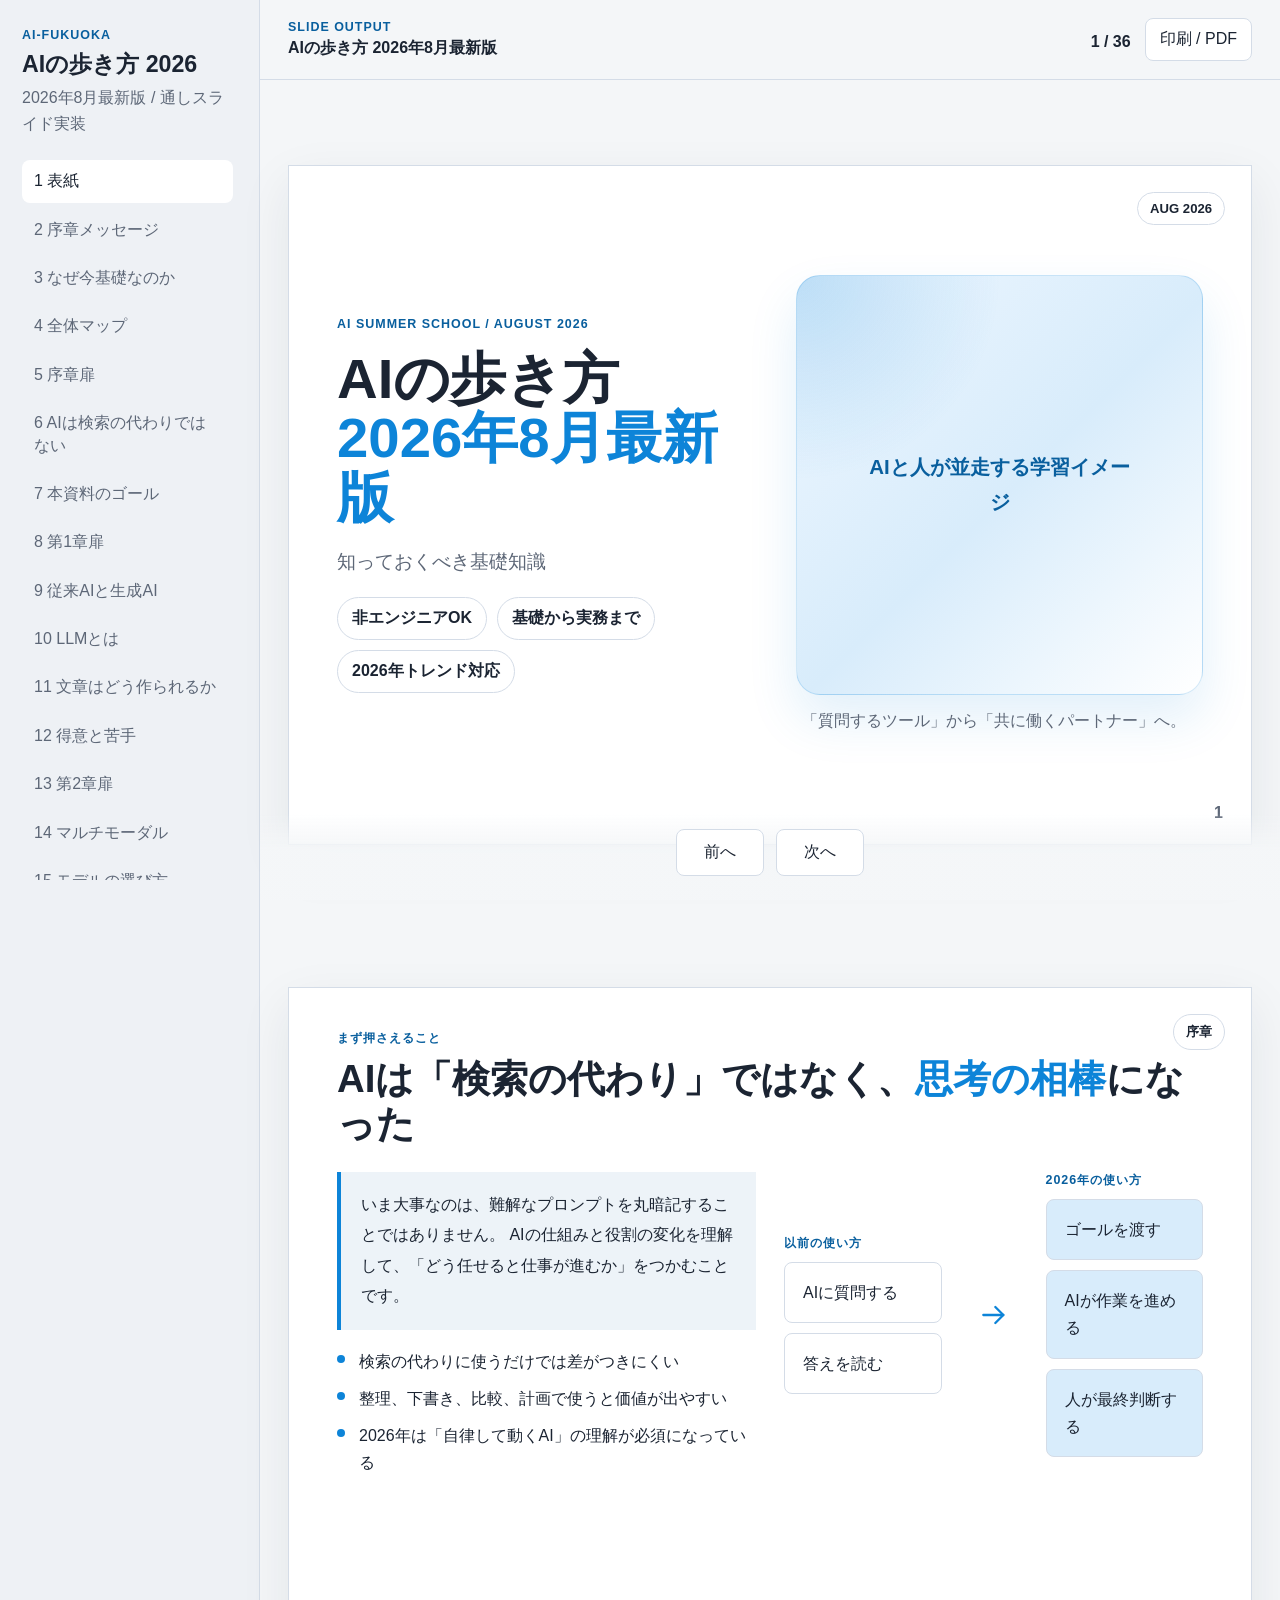
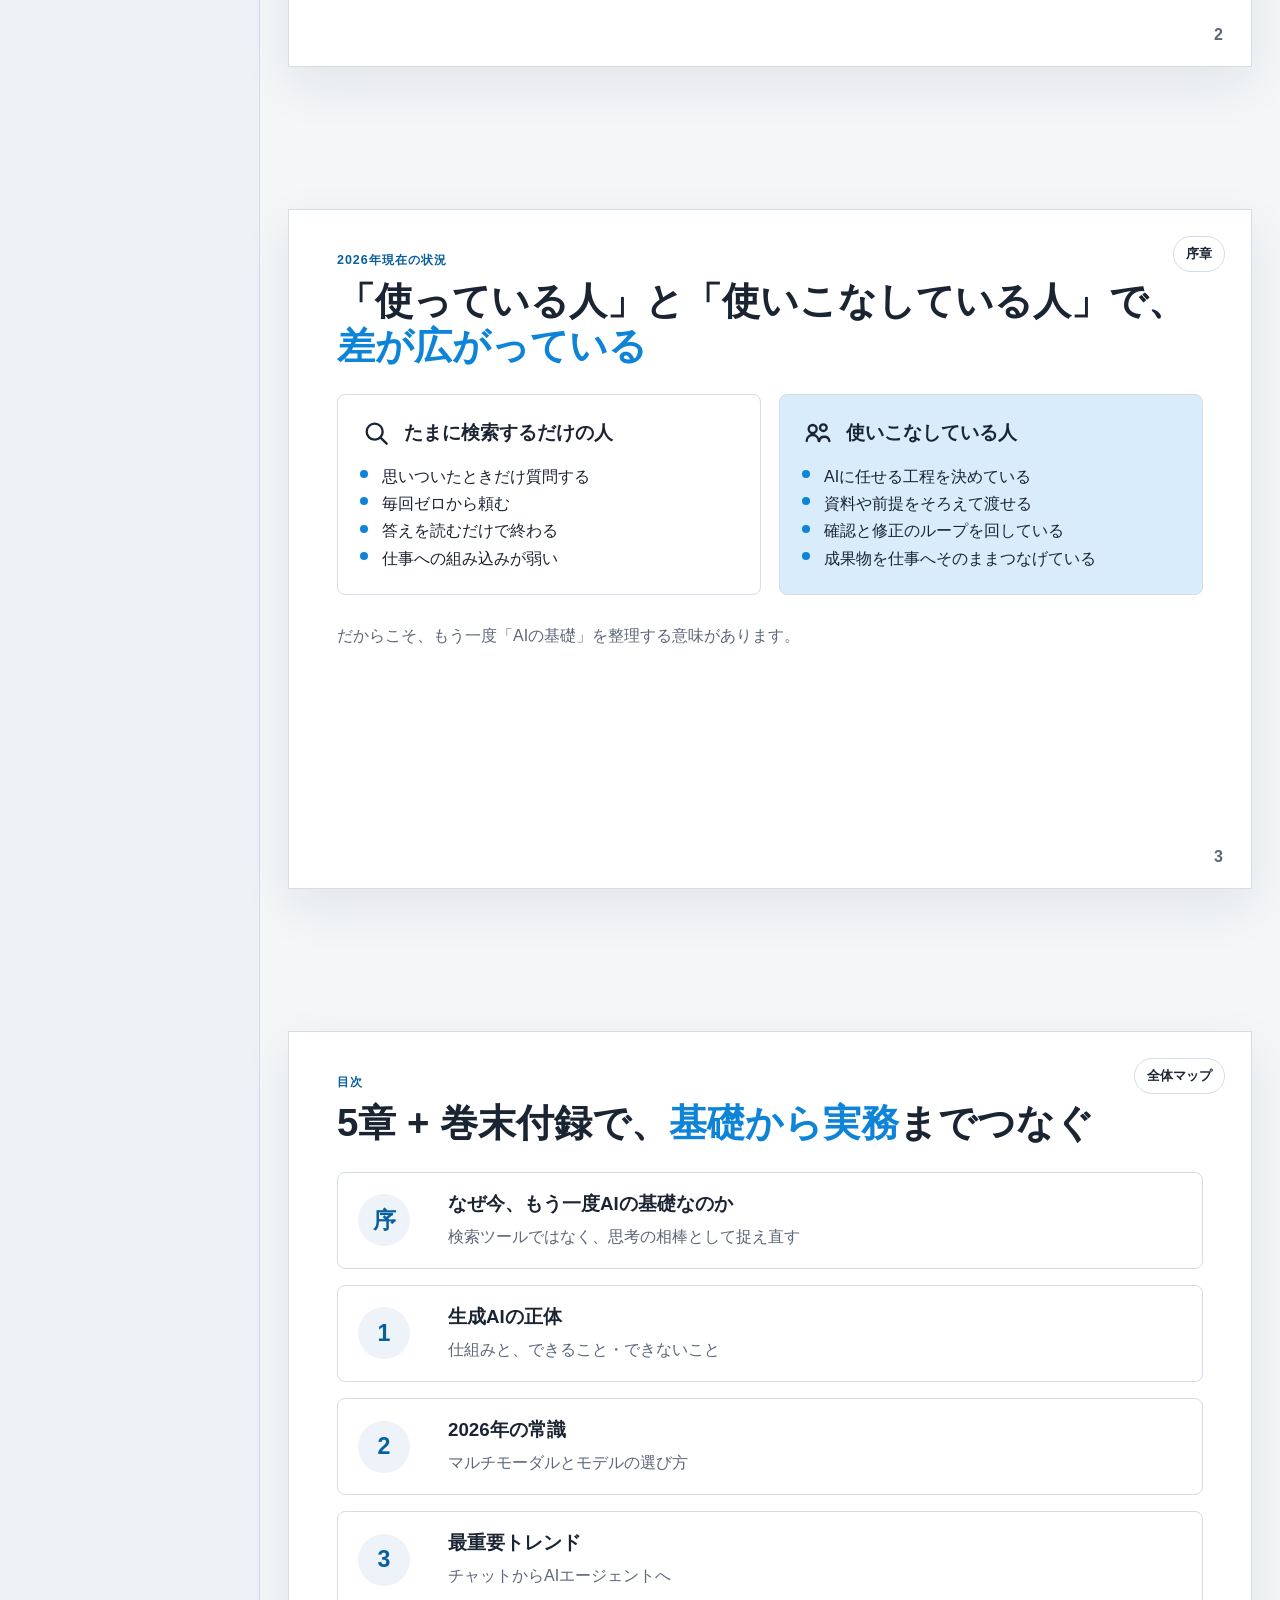
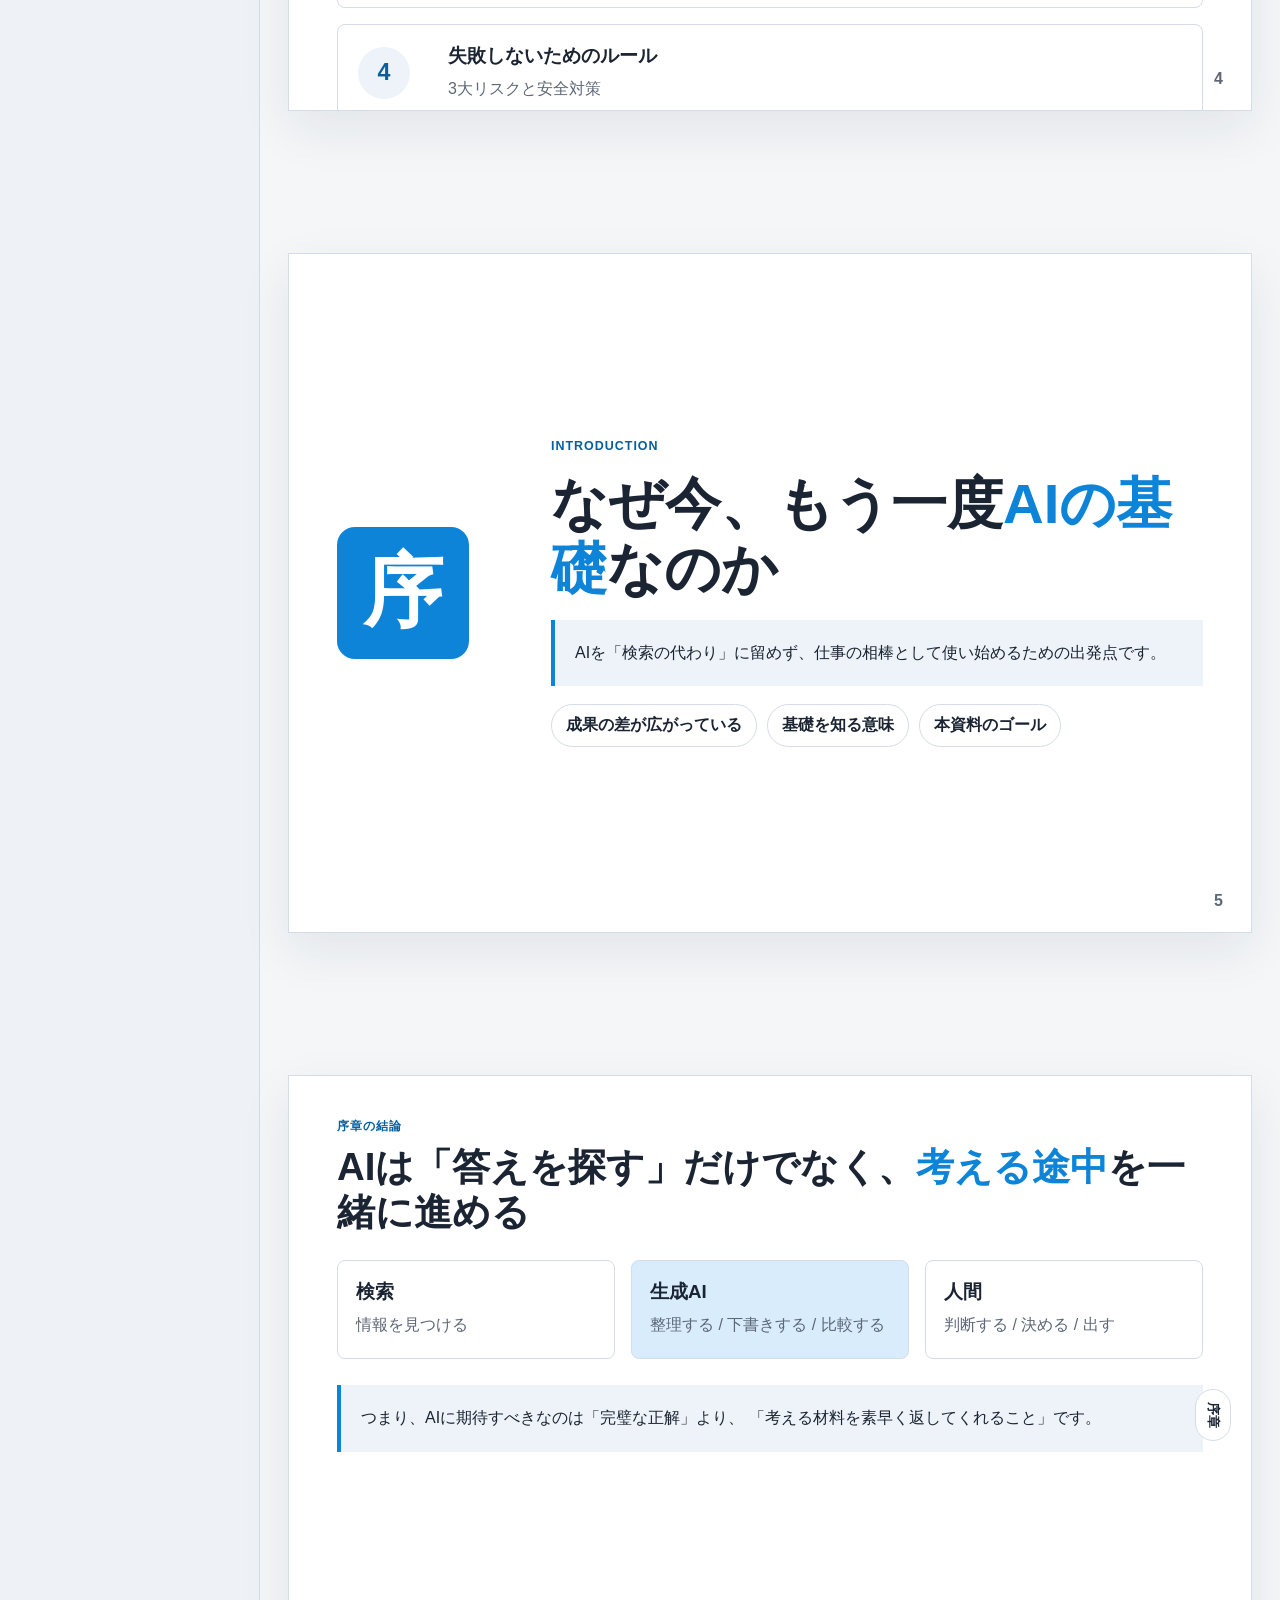
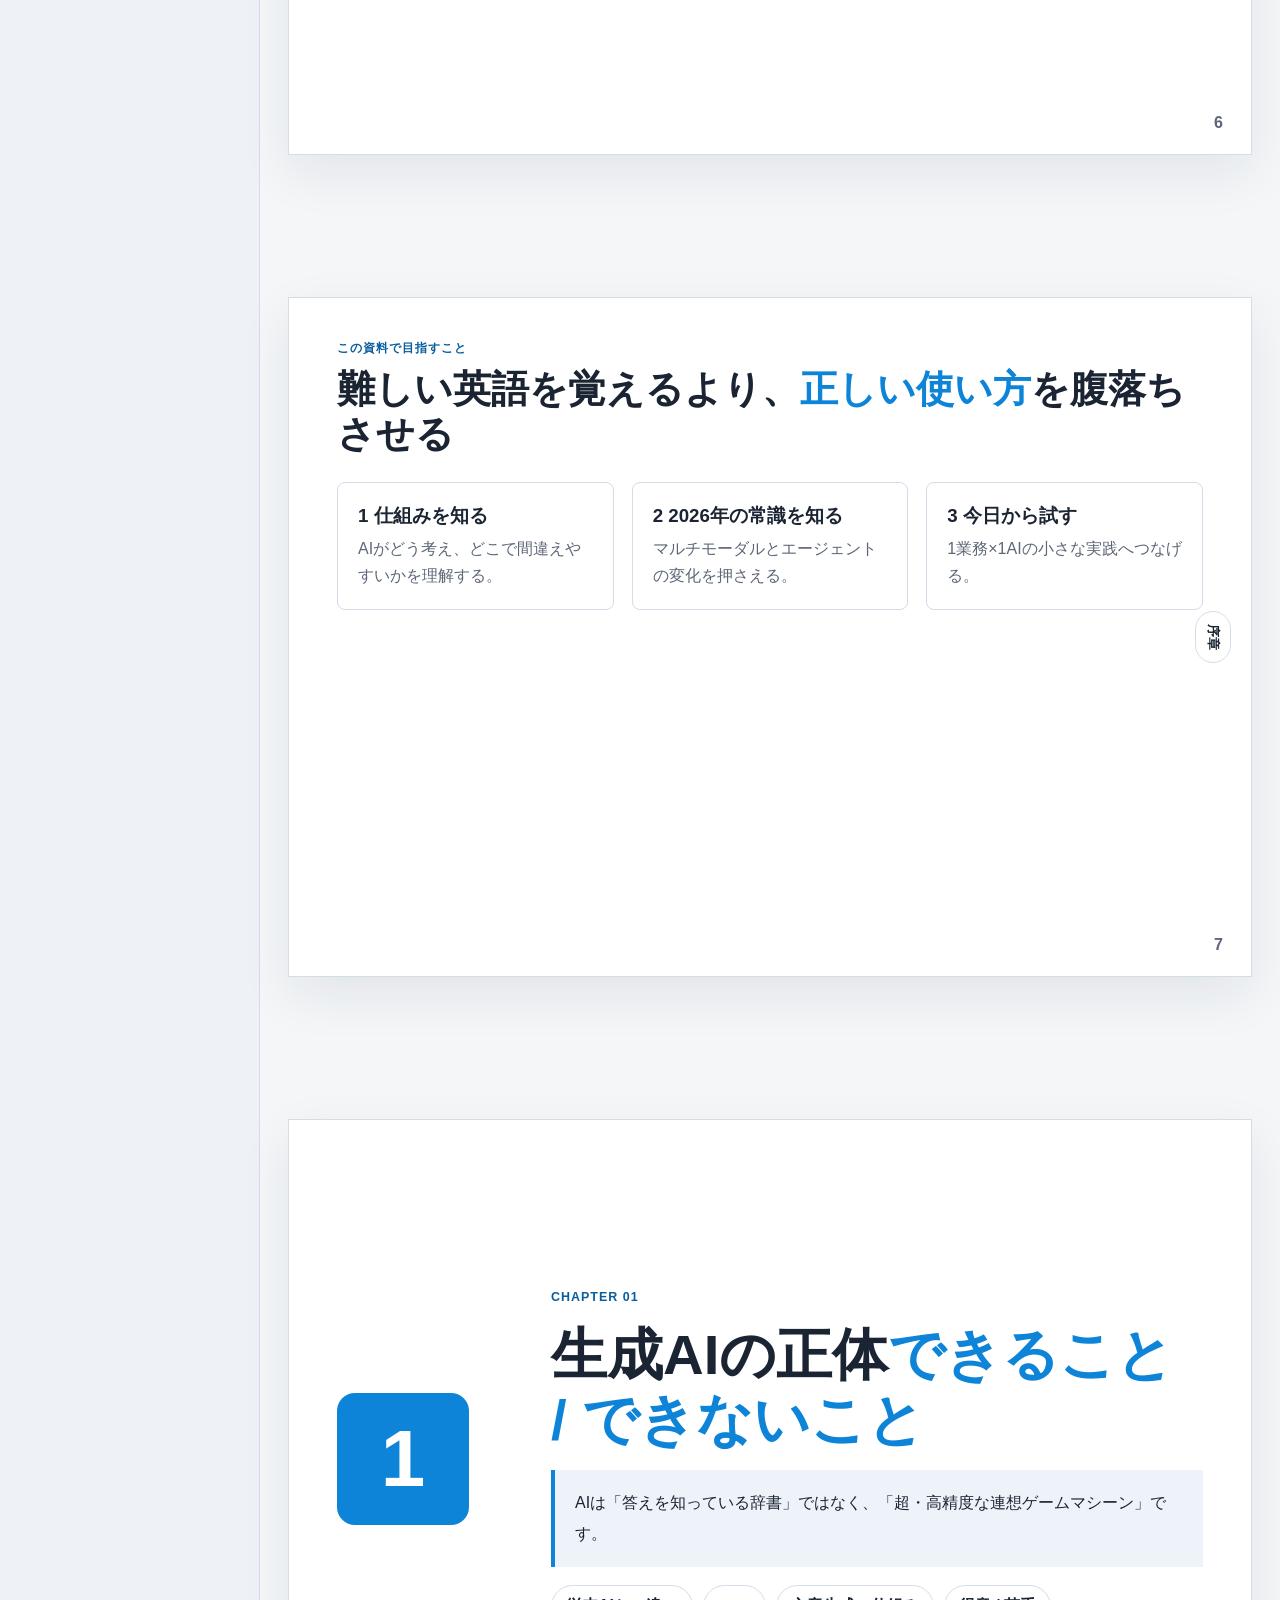
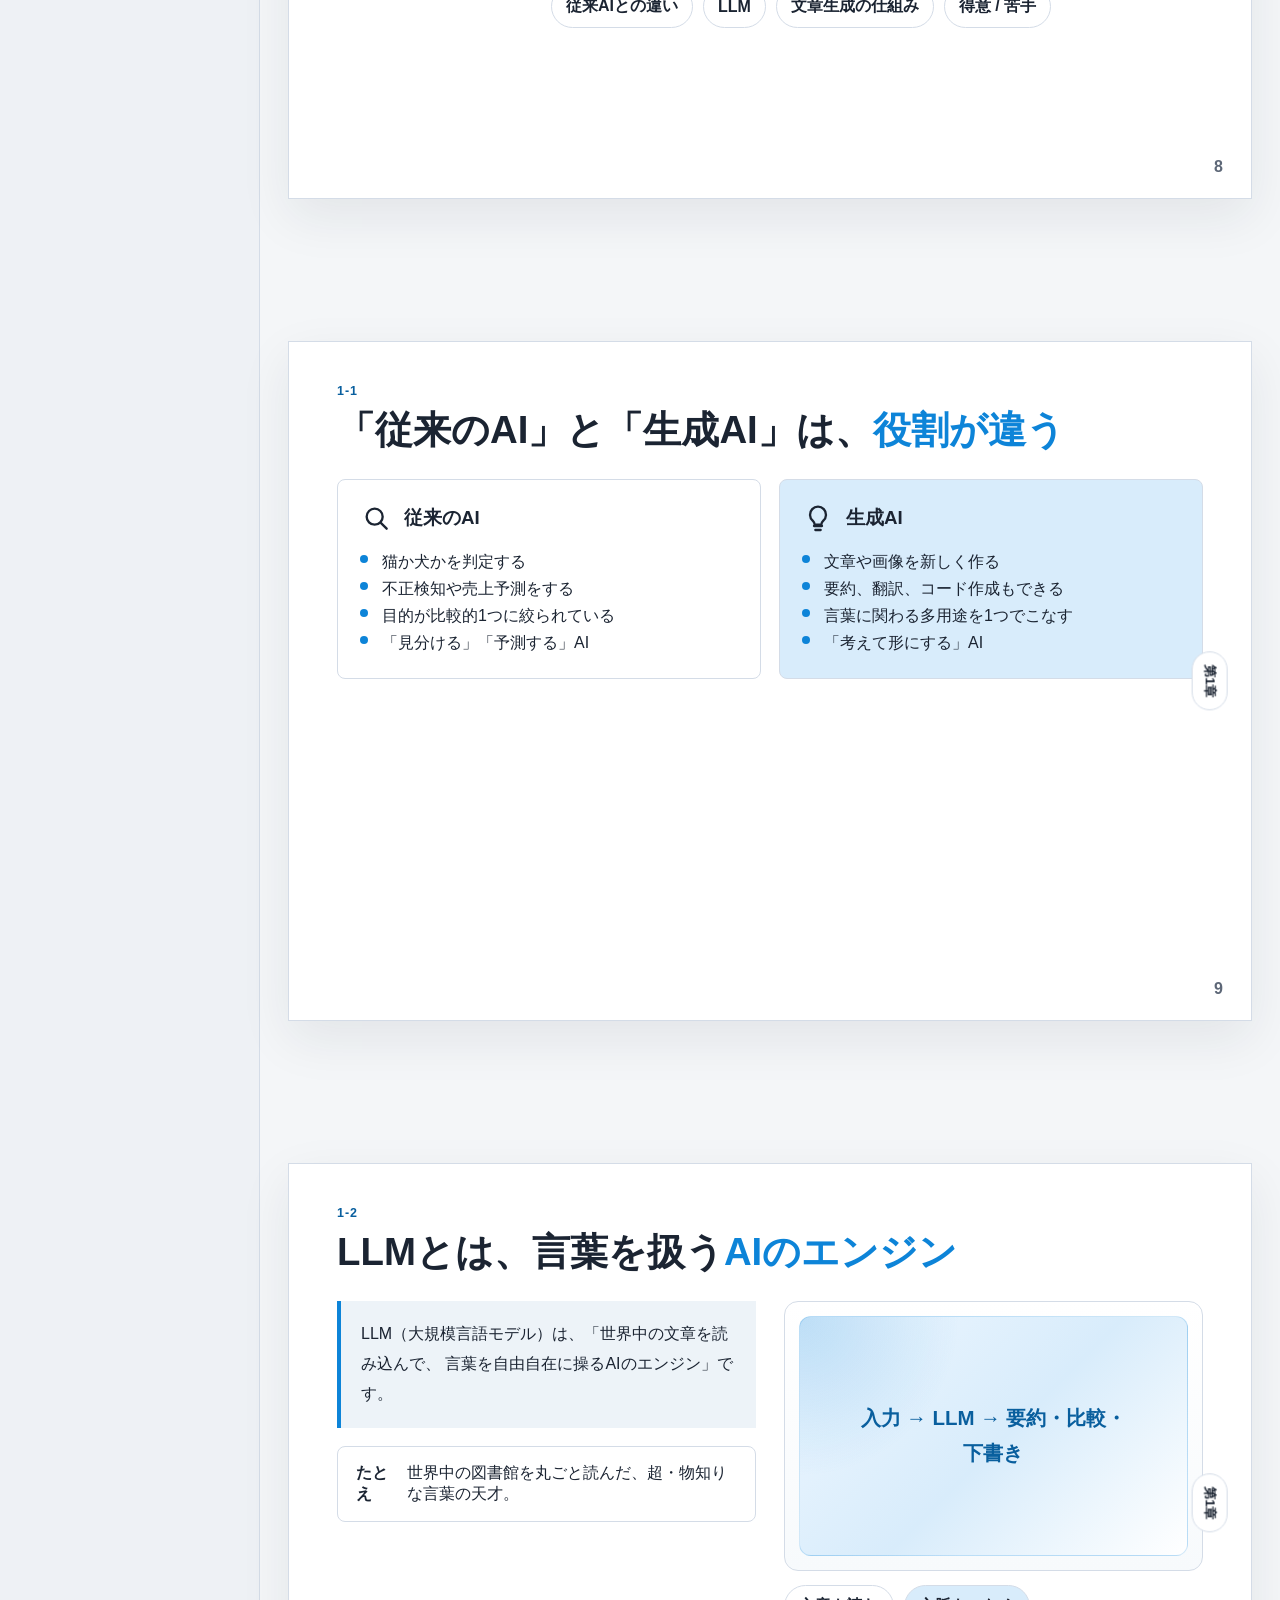
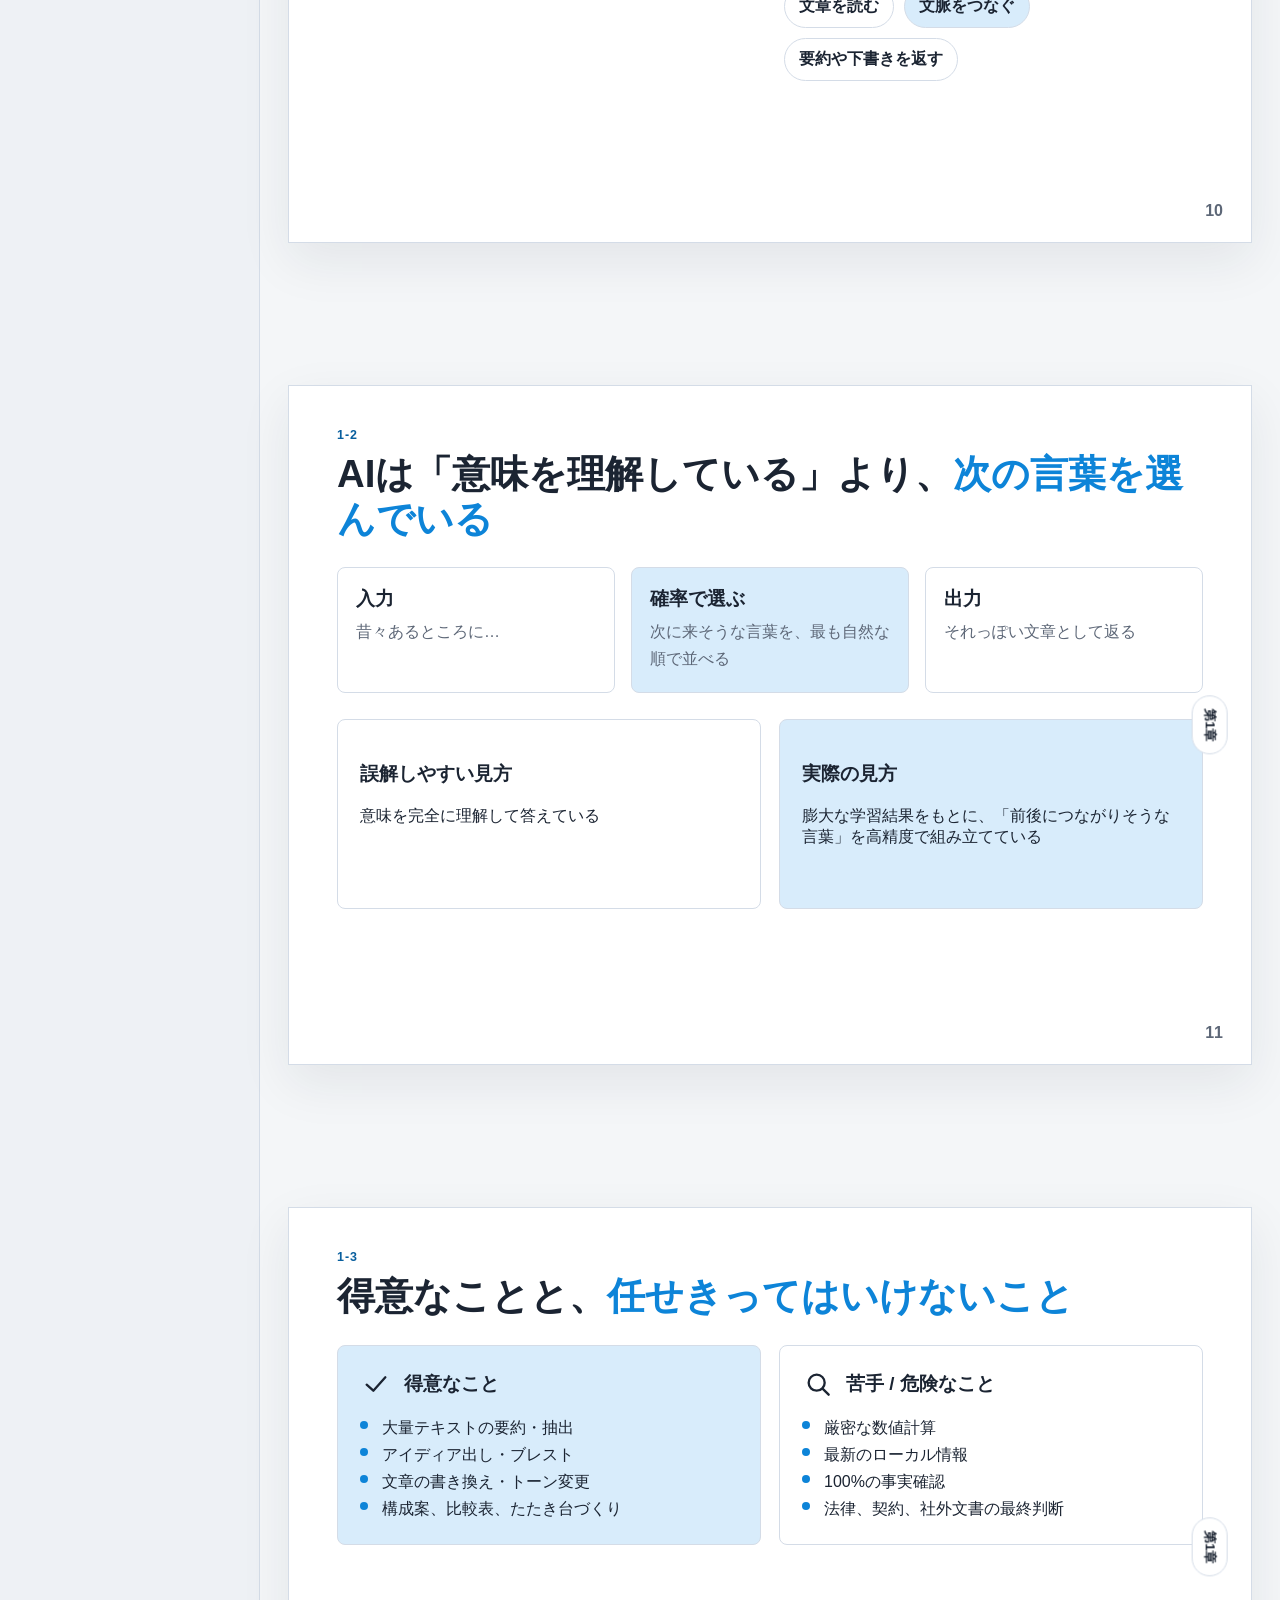
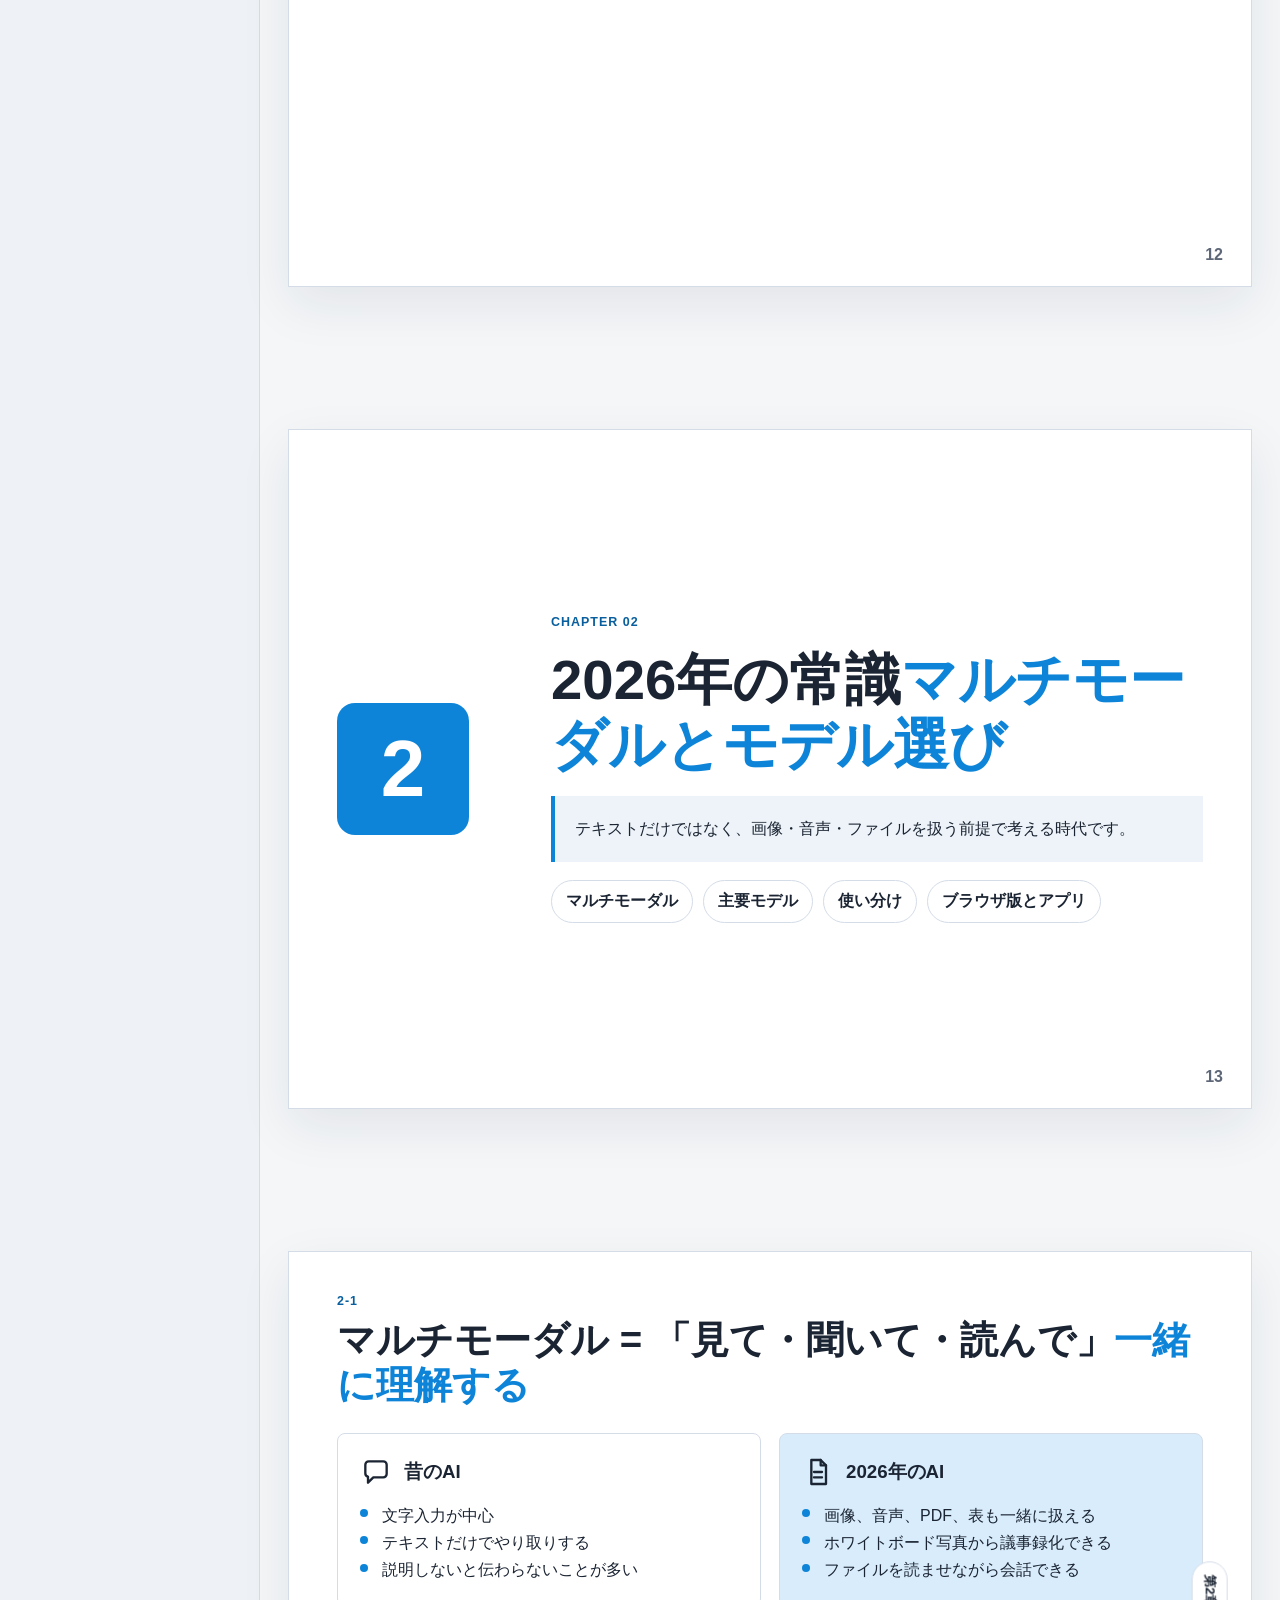
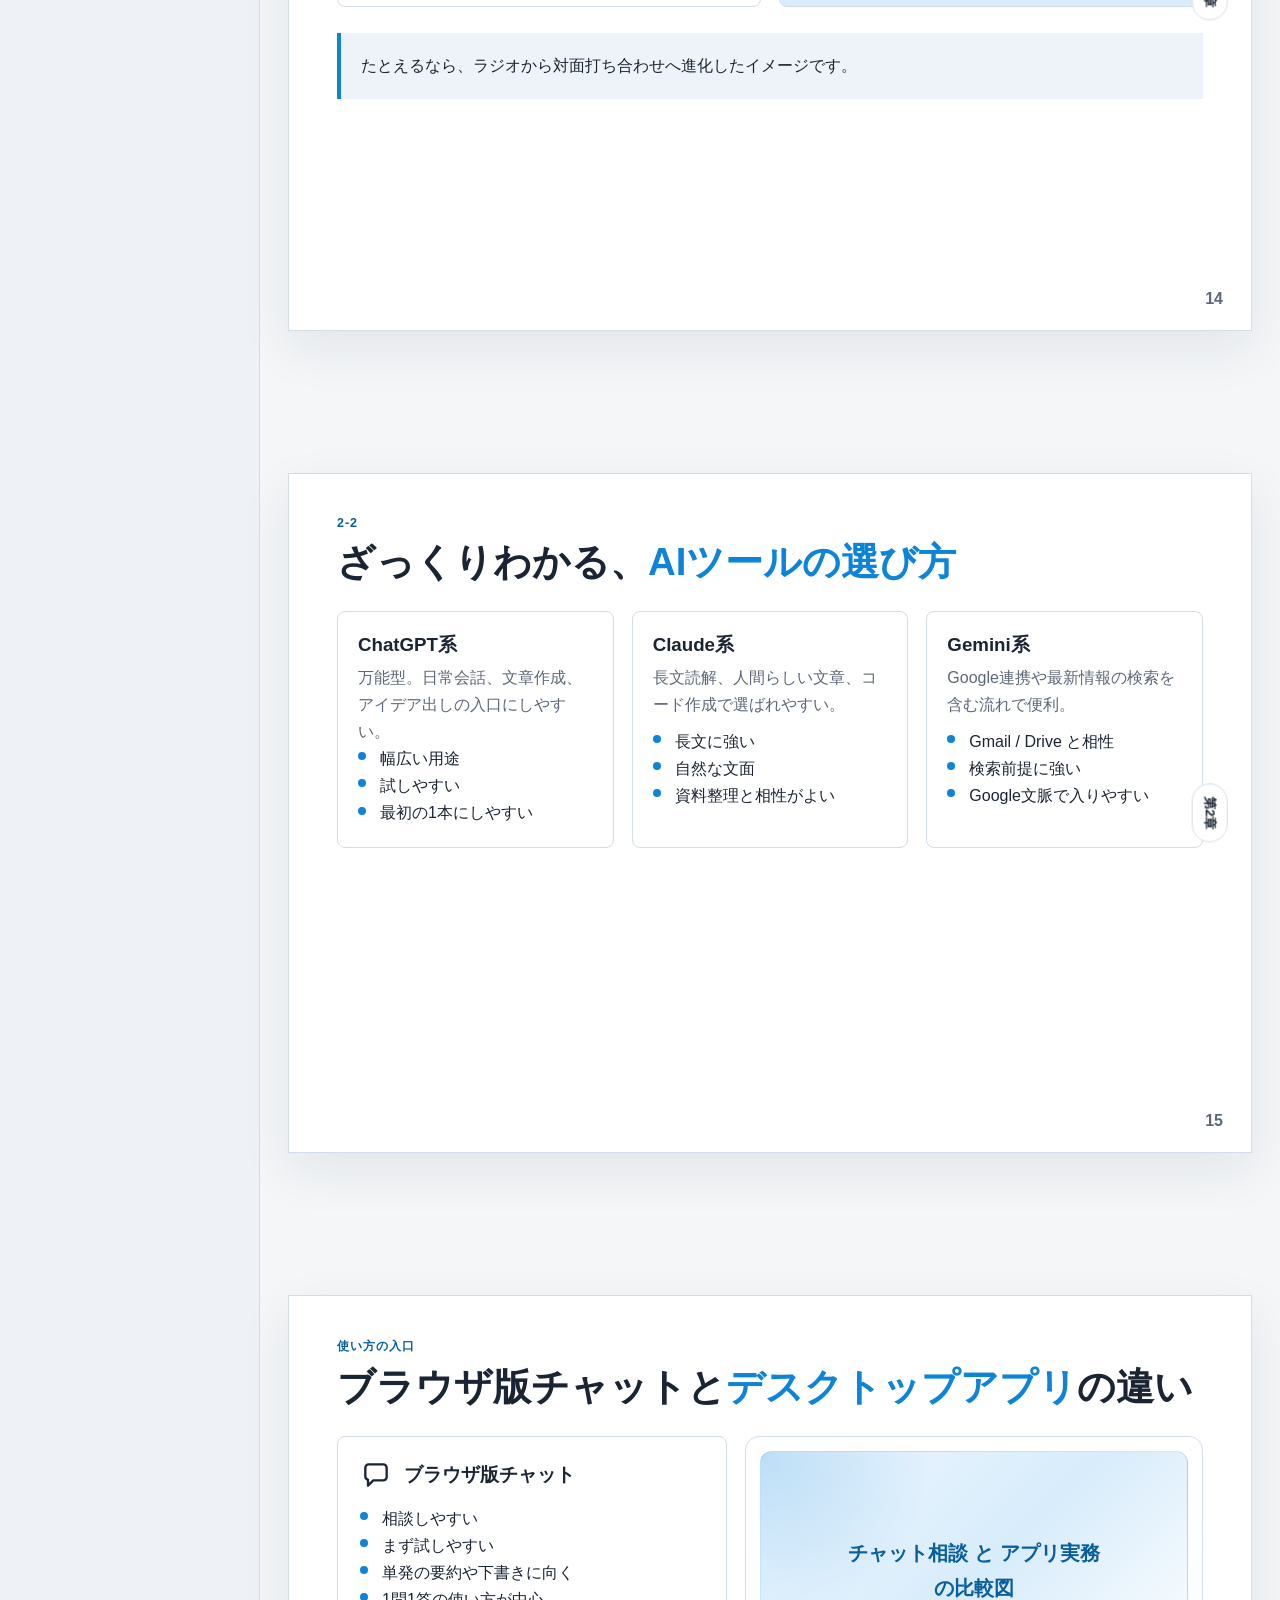
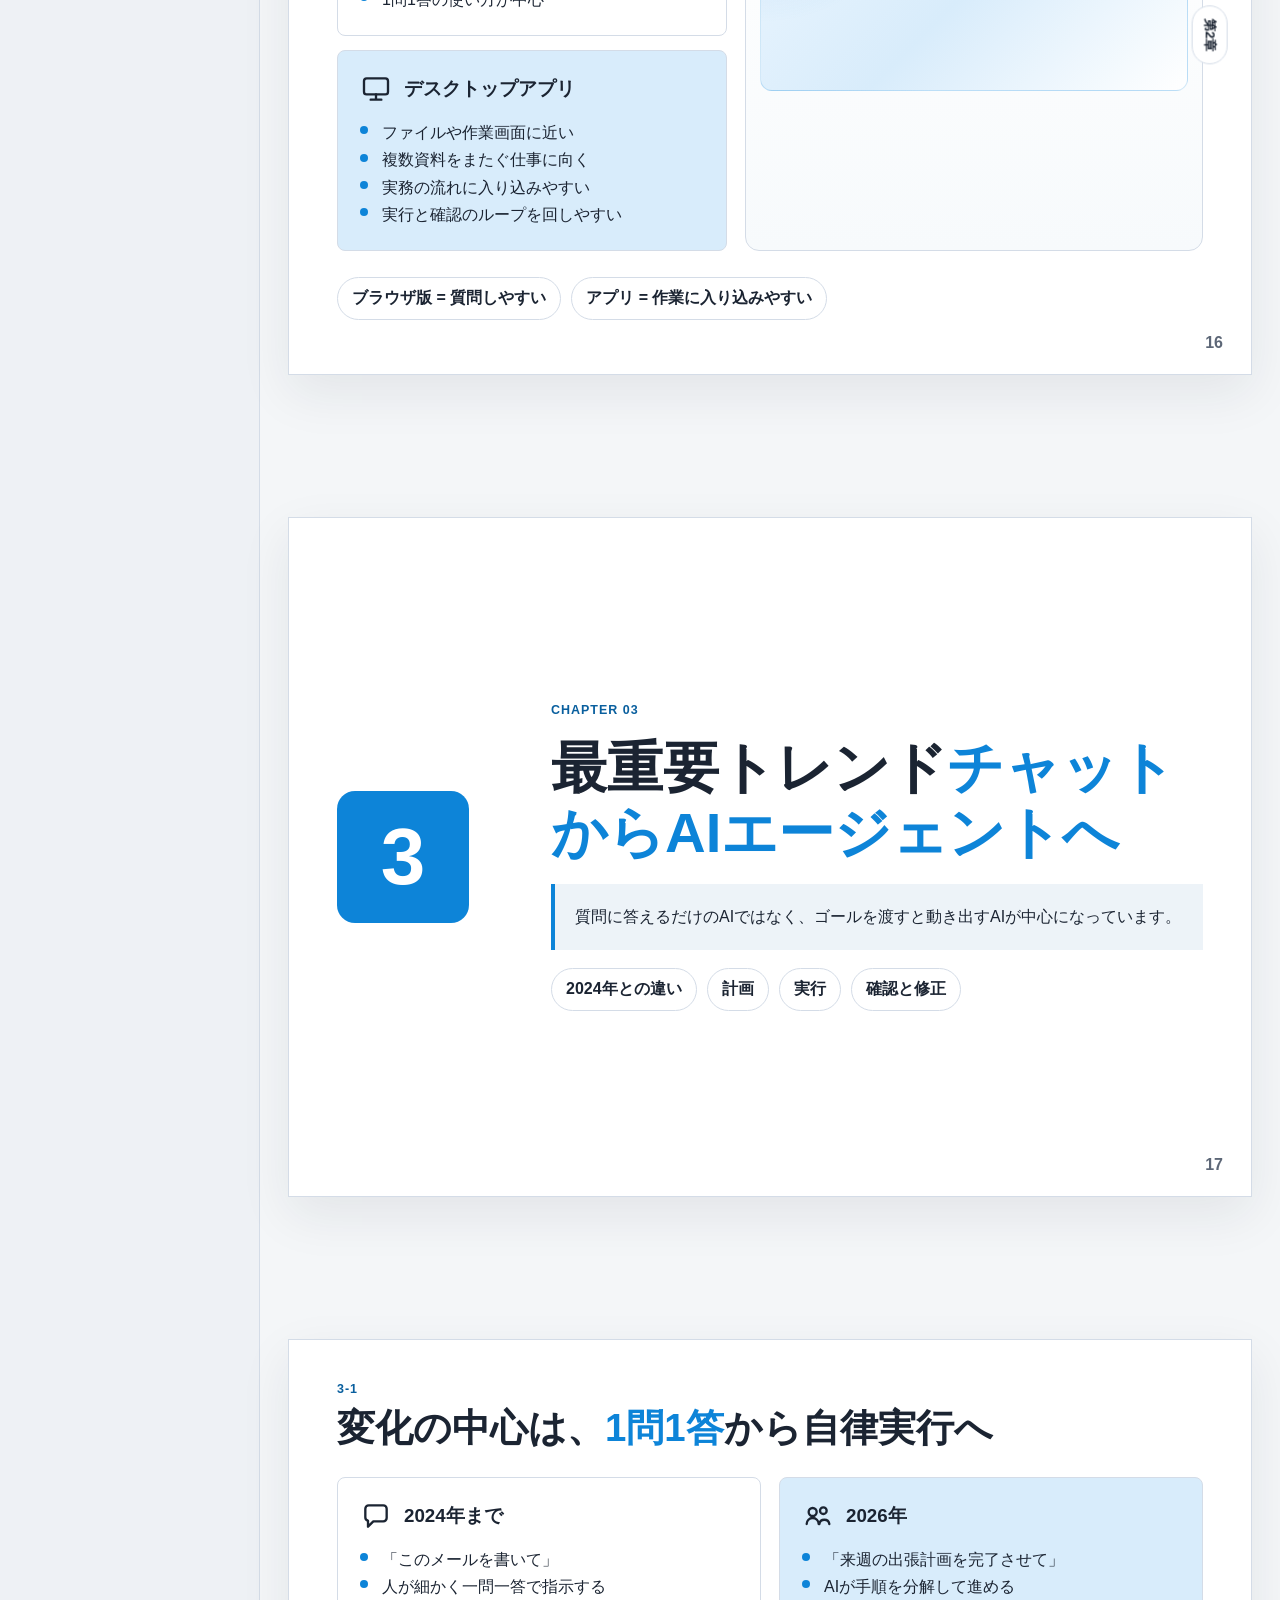
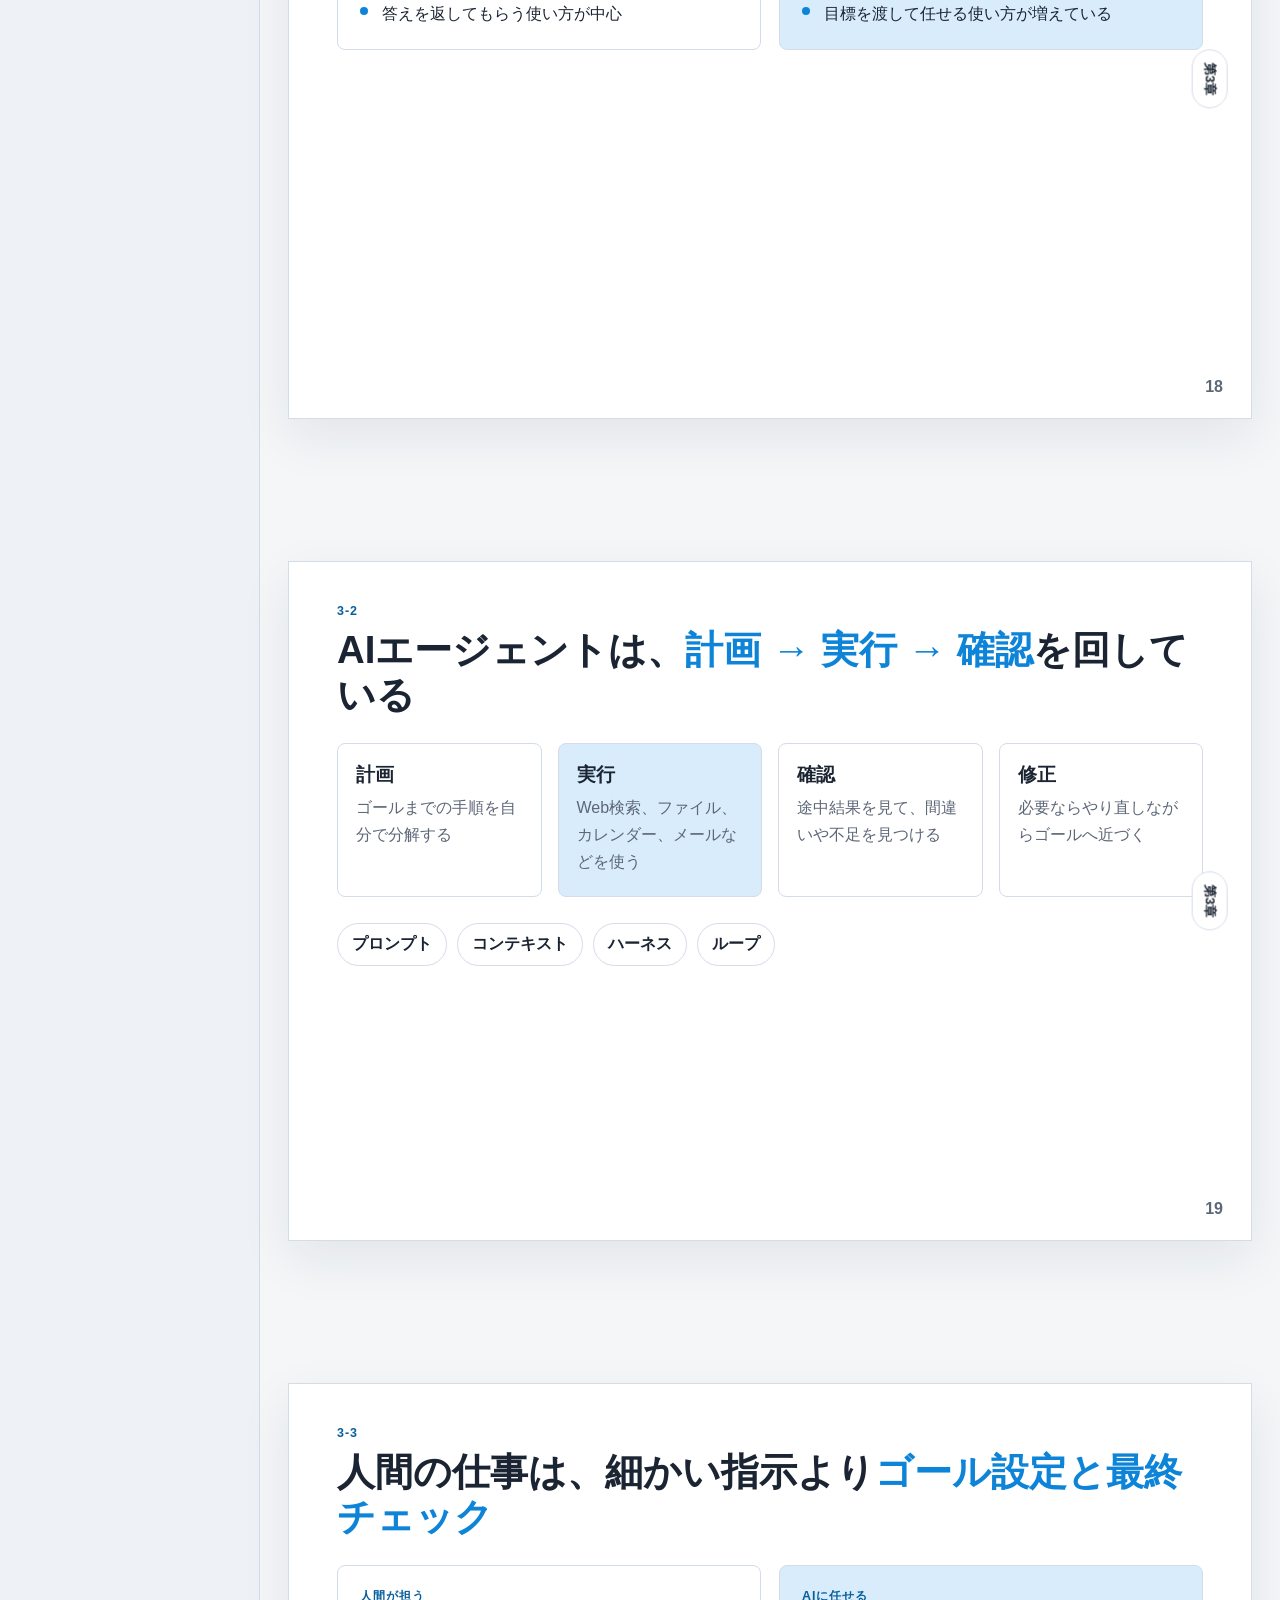
==== day01/index.html @ c090c683 "Organize slides under day01" ====
<!DOCTYPE html>
<html lang="ja">
<head>
  <meta charset="UTF-8">
  <meta name="viewport" content="width=device-width, initial-scale=1.0">
  <title>AIの歩き方 2026年8月最新版</title>
  <style>
:root {
  --bg: #f4f6f8;
  --surface: #ffffff;
  --surface-muted: #edf3f8;
  --surface-strong: #dceaf9;
  --ink: #1b2432;
  --muted: #5d6777;
  --line: #d4dce7;
  --accent: #0d84d8;
  --accent-deep: #095f9e;
  --accent-soft: #d8ecfb;
  --shadow: 0 18px 48px rgba(27, 36, 50, 0.08);
  --radius: 8px;
}

*,
*::before,
*::after {
  box-sizing: border-box;
}

html {
  scroll-behavior: smooth;
}

body {
  margin: 0;
  font-family: "Hiragino Sans", "Yu Gothic", "Noto Sans JP", sans-serif;
  color: var(--ink);
  background: var(--bg);
}

button,
a {
  font: inherit;
}

.icon-sprite {
  position: absolute;
  width: 0;
  height: 0;
  overflow: hidden;
}

.icon {
  width: 1.15rem;
  height: 1.15rem;
  stroke: currentColor;
  stroke-width: 1.75;
  fill: none;
  stroke-linecap: round;
  stroke-linejoin: round;
  flex: 0 0 auto;
}

.icon--large {
  width: 2rem;
  height: 2rem;
}

.icon--panel {
  width: 2rem;
  height: 2rem;
}

.app-shell {
  display: grid;
  grid-template-columns: 260px minmax(0, 1fr);
  min-height: 100vh;
}

.rail {
  border-right: 1px solid var(--line);
  background: #eef1f5;
}

.rail__inner {
  position: sticky;
  top: 0;
  padding: 28px 22px;
  min-height: 100vh;
}

.rail__eyebrow,
.topbar__eyebrow,
.eyebrow,
.mini-label {
  margin: 0;
  font-size: 0.78rem;
  font-weight: 700;
  letter-spacing: 0.08em;
  text-transform: uppercase;
  color: var(--accent-deep);
}

.rail__title {
  margin: 8px 0 0;
  font-size: 1.45rem;
  line-height: 1.25;
}

.rail__subtitle {
  margin: 6px 0 24px;
  color: var(--muted);
  line-height: 1.6;
}

.toc {
  display: grid;
  gap: 6px;
  max-height: calc(100vh - 180px);
  overflow: auto;
  padding-right: 4px;
}

.toc__link {
  display: block;
  padding: 10px 12px;
  border-radius: var(--radius);
  color: var(--muted);
  text-decoration: none;
  line-height: 1.4;
}

.toc__link:hover,
.toc__link.is-active {
  background: var(--surface);
  color: var(--ink);
}

.workspace {
  min-width: 0;
}

.topbar {
  position: sticky;
  top: 0;
  z-index: 10;
  display: flex;
  justify-content: space-between;
  align-items: center;
  gap: 20px;
  padding: 18px 28px;
  border-bottom: 1px solid var(--line);
  background: rgba(244, 246, 248, 0.96);
  backdrop-filter: blur(10px);
}

.topbar__title,
.topbar__counter {
  margin: 4px 0 0;
  font-weight: 700;
}

.topbar__actions {
  display: flex;
  align-items: center;
  gap: 14px;
}

.action-button,
.nav-button {
  border: 1px solid var(--line);
  border-radius: var(--radius);
  background: var(--surface);
  color: var(--ink);
  cursor: pointer;
}

.action-button {
  padding: 10px 14px;
}

.nav-button {
  min-width: 88px;
  padding: 12px 16px;
}

.action-button:hover,
.nav-button:hover {
  border-color: var(--accent);
  color: var(--accent-deep);
}

.deck {
  padding: 28px;
  display: grid;
  gap: 28px;
}

.slide {
  min-height: calc(100vh - 106px);
  display: grid;
  place-items: center;
  scroll-margin-top: 106px;
}

.slide__frame {
  position: relative;
  width: min(1260px, 100%);
  min-height: 680px;
  aspect-ratio: 16 / 9;
  padding: 42px 48px;
  border: 1px solid var(--line);
  background: var(--surface);
  box-shadow: var(--shadow);
  overflow: hidden;
}

.slide__main {
  height: 100%;
  display: grid;
  align-content: start;
  gap: 26px;
}

.slide__number {
  position: absolute;
  right: 28px;
  bottom: 22px;
  font-size: 1rem;
  font-weight: 700;
  color: var(--muted);
}

.slide__chapter,
.slide__tag,
.side-pill {
  position: absolute;
  top: 26px;
  right: 26px;
  padding: 8px 12px;
  border: 1px solid var(--line);
  border-radius: 999px;
  background: var(--surface);
  font-size: 0.82rem;
  font-weight: 700;
}

.side-pill {
  top: 50%;
  right: 12px;
  transform: translateY(-50%) rotate(90deg);
  transform-origin: center;
}

.side-pill--chapter2 {
  color: var(--accent-deep);
}

.side-pill--chapter3 {
  color: var(--accent-deep);
}

.slide__header {
  display: grid;
  gap: 10px;
}

.title {
  margin: 0;
  font-size: clamp(2rem, 3vw, 3.5rem);
  line-height: 1.16;
  letter-spacing: 0;
}

.title--hero {
  font-size: clamp(2.6rem, 4.4vw, 4.6rem);
  line-height: 1.05;
}

.title--chapter {
  font-size: clamp(2.7rem, 4.4vw, 4.4rem);
}

.accent {
  color: var(--accent);
}

.lead {
  margin: 0;
  font-size: 1.18rem;
  line-height: 1.8;
  color: var(--muted);
}

.callout,
.footer-note {
  margin: 0;
  padding: 18px 20px;
  border-left: 4px solid var(--accent);
  background: var(--surface-muted);
  line-height: 1.9;
}

.footer-note {
  border-left-width: 0;
  padding: 0;
  background: transparent;
  color: var(--muted);
}

.prompt-sample {
  margin: 0;
  padding: 18px 20px;
  border: 1px solid var(--line);
  border-radius: var(--radius);
  background: var(--surface-muted);
  font-family: "SFMono-Regular", "Menlo", "Monaco", "Consolas", monospace;
  font-size: 0.92rem;
  line-height: 1.8;
  white-space: pre-wrap;
}

.chip-list,
.chapter-points,
.bullet-list,
.mini-list,
.check-list {
  margin: 0;
  padding: 0;
  list-style: none;
}

.chip-list {
  display: flex;
  flex-wrap: wrap;
  gap: 10px;
}

.chip-list li,
.chapter-points span,
.summary-band span {
  display: inline-flex;
  align-items: center;
  padding: 10px 14px;
  border: 1px solid var(--line);
  border-radius: 999px;
  background: var(--surface);
  font-weight: 700;
}

.hero-grid {
  height: 100%;
  display: grid;
  grid-template-columns: 1.05fr 1fr;
  gap: 32px;
  align-items: center;
}

.hero-copy {
  display: grid;
  gap: 18px;
}

.art-panel {
  margin: 0;
  padding: 14px;
  border: 1px solid var(--line);
  border-radius: 14px;
  background: linear-gradient(180deg, #ffffff, #f7fafc);
}

.art-panel--cover {
  padding: 0;
  border: none;
  background: transparent;
}

.art-panel--llm,
.art-panel--compare {
  align-self: stretch;
}

.slide-illustration {
  display: block;
  width: 100%;
  height: auto;
  border-radius: 12px;
}

.slide-illustration--cover {
  border-radius: 0;
}

.art-caption {
  margin: 12px 0 0;
  padding: 0 6px;
  color: var(--muted);
  line-height: 1.75;
}

.visual-stack,
.stacked-panels {
  display: grid;
  gap: 14px;
}

.keyword-row {
  display: flex;
  flex-wrap: wrap;
  gap: 10px;
}

.keyword-pill {
  display: inline-flex;
  align-items: center;
  padding: 10px 14px;
  border: 1px solid var(--line);
  border-radius: 999px;
  background: var(--surface);
  font-weight: 700;
}

.keyword-pill--accent {
  background: var(--accent-soft);
}

.comparison-layout {
  display: grid;
  grid-template-columns: minmax(0, 0.92fr) minmax(0, 1.08fr);
  gap: 18px;
  align-items: start;
}

.scene {
  position: relative;
  display: grid;
  gap: 18px;
}

.scene__label {
  margin: 0 0 10px;
  font-weight: 700;
  color: var(--muted);
}

.speech-card,
.stack-card,
.output-card,
.feature-card,
.compare-card,
.principle-card,
.usecase-card,
.warning-item,
.route-item,
.map-step,
.flow-step,
.workflow-band__item,
.table-row,
.role-split__pane,
.split-panel__pane,
.info-strip {
  border: 1px solid var(--line);
  border-radius: var(--radius);
  background: var(--surface);
}

.speech-card,
.stack-card {
  padding: 16px 18px;
  line-height: 1.7;
}

.scene__device {
  padding: 8px 0;
}

.device {
  padding: 18px;
  border: 1px solid var(--ink);
  border-radius: 14px;
  background: linear-gradient(180deg, #fcfdff, #eef3f8);
}

.device__screen {
  min-height: 240px;
  padding: 18px;
  border: 1px solid var(--line);
  border-radius: var(--radius);
  background: var(--surface);
}

.device__row {
  height: 14px;
  margin-bottom: 10px;
  border-radius: 999px;
  background: var(--accent-soft);
}

.device__row--short {
  width: 58%;
}

.device__tiles {
  display: grid;
  grid-template-columns: repeat(2, minmax(0, 1fr));
  gap: 12px;
  margin-top: 18px;
}

.device__tile {
  min-height: 78px;
  border-radius: var(--radius);
  background: var(--surface-muted);
}

.output-grid {
  display: grid;
  grid-template-columns: repeat(2, minmax(0, 1fr));
  gap: 12px;
}

.output-card {
  display: flex;
  align-items: center;
  gap: 10px;
  padding: 14px 16px;
}

.two-column {
  display: grid;
  grid-template-columns: repeat(2, minmax(0, 1fr));
  gap: 28px;
}

.two-column--wide {
  align-items: start;
}

.bullet-list {
  display: grid;
  gap: 10px;
  margin-top: 18px;
}

.bullet-list li,
.mini-list li,
.check-list li {
  position: relative;
  padding-left: 22px;
  line-height: 1.7;
}

.bullet-list li::before,
.mini-list li::before,
.check-list li::before {
  content: "";
  position: absolute;
  left: 0;
  top: 0.7em;
  width: 8px;
  height: 8px;
  border-radius: 50%;
  background: var(--accent);
  transform: translateY(-50%);
}

.request-output {
  display: grid;
  grid-template-columns: 1fr 72px 1fr;
  gap: 16px;
  align-items: center;
}

.request-output__column {
  display: grid;
  gap: 10px;
}

.request-output__arrow {
  display: grid;
  place-items: center;
  color: var(--accent);
}

.stack-card--accent,
.flow-step--accent,
.split-panel__pane--accent,
.role-split__pane--accent,
.workflow-band__item--accent,
.map-step--accent {
  background: var(--accent-soft);
}

.map-flow {
  display: grid;
  gap: 16px;
}

.map-step {
  display: grid;
  grid-template-columns: 72px 1fr;
  gap: 18px;
  align-items: center;
  padding: 18px 20px;
}

.map-step__index {
  display: grid;
  place-items: center;
  width: 52px;
  height: 52px;
  border-radius: 50%;
  background: var(--surface-muted);
  font-size: 1.45rem;
  font-weight: 800;
  color: var(--accent-deep);
}

.map-step h3,
.compare-card h3,
.feature-card h3,
.principle-card h3,
.usecase-card h3,
.flow-step h3,
.pane-head h3 {
  margin: 0;
}

.map-step p,
.compare-card p,
.feature-card p,
.principle-card p,
.usecase-card p,
.flow-step p,
.warning-item span {
  margin: 6px 0 0;
  line-height: 1.7;
  color: var(--muted);
}

.table-block {
  display: grid;
}

.table-row {
  display: grid;
  grid-template-columns: 1fr auto;
  gap: 18px;
  padding: 14px 16px;
  border-radius: 0;
  border-bottom: none;
}

.table-row + .table-row {
  border-top: none;
}

.table-row--header {
  background: var(--surface-muted);
  font-weight: 700;
}

.route-list {
  display: grid;
  gap: 12px;
}

.route-item {
  display: flex;
  justify-content: space-between;
  gap: 16px;
  align-items: center;
  padding: 16px 18px;
  line-height: 1.6;
}

.chapter-hero {
  height: 100%;
  display: grid;
  grid-template-columns: 180px 1fr;
  gap: 34px;
  align-items: center;
}

.chapter-hero__number {
  display: grid;
  place-items: center;
  width: 132px;
  height: 132px;
  border-radius: 18px;
  background: var(--accent);
  color: #fff;
  font-size: 5rem;
  font-weight: 800;
}

.chapter-hero__body {
  display: grid;
  gap: 18px;
}

.chapter-points {
  display: flex;
  flex-wrap: wrap;
  gap: 10px;
}

.info-strip {
  display: flex;
  gap: 14px;
  align-items: center;
  padding: 16px 18px;
  margin-top: 18px;
}

.flow {
  display: grid;
  gap: 16px;
}

.flow--three {
  grid-template-columns: repeat(3, minmax(0, 1fr));
}

.flow--four {
  grid-template-columns: repeat(4, minmax(0, 1fr));
}

.flow-step {
  padding: 18px 18px 20px;
}

.comparison-grid {
  display: grid;
  grid-template-columns: repeat(3, minmax(0, 1fr));
  gap: 18px;
}

.compare-card,
.feature-card,
.principle-card,
.usecase-card {
  padding: 20px;
}

.compare-card__lead {
  min-height: 64px;
}

.split-panel {
  display: grid;
  grid-template-columns: repeat(2, minmax(0, 1fr));
  gap: 18px;
}

.split-panel__pane,
.role-split__pane {
  padding: 22px;
}

.pane-head {
  display: flex;
  align-items: center;
  gap: 12px;
  margin-bottom: 14px;
}

.summary-band {
  display: flex;
  flex-wrap: wrap;
  gap: 10px;
}

.feature-grid {
  display: grid;
  grid-template-columns: repeat(5, minmax(0, 1fr));
  gap: 14px;
}

.feature-card {
  display: grid;
  gap: 12px;
}

.warning-list {
  display: grid;
  grid-template-columns: repeat(5, minmax(0, 1fr));
  gap: 14px;
}

.warning-item {
  display: grid;
  gap: 10px;
  padding: 18px;
}

.role-split {
  display: grid;
  grid-template-columns: repeat(2, minmax(0, 1fr));
  gap: 18px;
}

.check-list {
  display: grid;
  gap: 10px;
}

.principle-grid {
  display: grid;
  grid-template-columns: repeat(3, minmax(0, 1fr));
  gap: 18px;
}

.workflow-band {
  display: grid;
  grid-template-columns: repeat(3, minmax(0, 1fr));
  gap: 16px;
}

.workflow-band__item {
  display: grid;
  gap: 10px;
  padding: 20px;
}

.usecase-grid {
  display: grid;
  grid-template-columns: repeat(2, minmax(0, 1fr));
  gap: 18px;
}

.deck-controls {
  position: sticky;
  bottom: 0;
  display: flex;
  justify-content: center;
  gap: 12px;
  padding: 16px 24px 24px;
  background: linear-gradient(180deg, rgba(244, 246, 248, 0), rgba(244, 246, 248, 0.96) 42%);
}

@media (max-width: 1220px) {
  .app-shell {
    grid-template-columns: 1fr;
  }

  .rail {
    display: none;
  }

  .deck {
    padding: 20px;
  }

  .slide__frame {
    min-height: 620px;
    padding: 34px;
  }
}

@media (max-width: 980px) {
  .topbar {
    padding: 16px 18px;
  }

  .topbar__actions {
    gap: 10px;
  }

  .slide {
    min-height: auto;
  }

  .slide__frame {
    aspect-ratio: auto;
    min-height: auto;
  }

  .hero-grid,
  .two-column,
  .comparison-layout,
  .chapter-hero,
  .comparison-grid,
  .split-panel,
  .feature-grid,
  .warning-list,
  .role-split,
  .principle-grid,
  .workflow-band,
  .usecase-grid,
  .flow--three,
  .flow--four,
  .request-output {
    grid-template-columns: 1fr;
  }

  .request-output__arrow {
    min-height: 48px;
    transform: rotate(90deg);
  }

  .side-pill,
  .slide__chapter,
  .slide__tag {
    position: static;
    transform: none;
    display: inline-flex;
    width: fit-content;
    margin-bottom: 18px;
  }

  .slide__number {
    position: static;
    margin-top: 18px;
  }

  .chapter-hero__number {
    width: 96px;
    height: 96px;
    font-size: 3.3rem;
  }
}

@media print {
  @page {
    size: landscape;
    margin: 0;
  }

  html,
  body {
    background: #fff;
  }

  .rail,
  .topbar,
  .deck-controls {
    display: none;
  }

  .app-shell,
  .workspace,
  .deck {
    display: block;
    padding: 0;
  }

  .slide {
    min-height: auto;
    break-after: page;
    page-break-after: always;
  }

  .slide:last-child {
    break-after: auto;
    page-break-after: auto;
  }

  .slide__frame {
    width: 100vw;
    height: 100vh;
    min-height: 100vh;
    aspect-ratio: auto;
    box-shadow: none;
    border: none;
  }

  * {
    -webkit-print-color-adjust: exact;
    print-color-adjust: exact;
  }
}

  
.illustration-placeholder {
  display: grid;
  place-items: center;
  min-height: 240px;
  padding: 24px;
  border-radius: 12px;
  background:
    radial-gradient(circle at top left, rgba(13,132,216,0.22), transparent 35%),
    linear-gradient(135deg, #eef7ff 0%, #d8ecfb 52%, #ffffff 100%);
  border: 1px solid rgba(13,132,216,0.18);
  color: #095f9e;
  font-weight: 700;
  text-align: center;
  line-height: 1.7;
}

.illustration-placeholder--cover {
  min-height: 420px;
  border-radius: 24px;
  box-shadow: 0 24px 50px rgba(13, 132, 216, 0.12);
}

.illustration-placeholder span {
  max-width: 24ch;
  font-size: clamp(1rem, 1.6vw, 1.5rem);
}

</style>
</head>
<body>
  <svg class="icon-sprite" aria-hidden="true" focusable="false">
    <symbol id="icon-chat" viewBox="0 0 24 24">
      <path d="M4 6.5A2.5 2.5 0 0 1 6.5 4h11A2.5 2.5 0 0 1 20 6.5v7A2.5 2.5 0 0 1 17.5 16H10l-4 4v-4.5A2.5 2.5 0 0 1 4 13z"></path>
    </symbol>
    <symbol id="icon-desktop" viewBox="0 0 24 24">
      <rect x="3" y="4" width="18" height="12" rx="2"></rect>
      <path d="M8 20h8M12 16v4"></path>
    </symbol>
    <symbol id="icon-doc" viewBox="0 0 24 24">
      <path d="M7 3h7l4 4v14H7z"></path>
      <path d="M14 3v4h4M9 12h6M9 16h6"></path>
    </symbol>
    <symbol id="icon-grid" viewBox="0 0 24 24">
      <rect x="4" y="4" width="6" height="6"></rect>
      <rect x="14" y="4" width="6" height="6"></rect>
      <rect x="4" y="14" width="6" height="6"></rect>
      <rect x="14" y="14" width="6" height="6"></rect>
    </symbol>
    <symbol id="icon-check" viewBox="0 0 24 24">
      <path d="M5 12.5 10 17l9-10"></path>
    </symbol>
    <symbol id="icon-search" viewBox="0 0 24 24">
      <circle cx="11" cy="11" r="6"></circle>
      <path d="m20 20-4.2-4.2"></path>
    </symbol>
    <symbol id="icon-lightbulb" viewBox="0 0 24 24">
      <path d="M9 18h6M10 21h4M8 14a6 6 0 1 1 8 0c-1 1-1.5 2-1.5 3h-5C9.5 16 9 15 8 14Z"></path>
    </symbol>
    <symbol id="icon-folder" viewBox="0 0 24 24">
      <path d="M3 7h6l2 2h10v8a2 2 0 0 1-2 2H5a2 2 0 0 1-2-2z"></path>
    </symbol>
    <symbol id="icon-users" viewBox="0 0 24 24">
      <circle cx="8" cy="9" r="3"></circle>
      <circle cx="16" cy="8" r="2.5"></circle>
      <path d="M3.5 18a4.5 4.5 0 0 1 9 0M13 18a3.8 3.8 0 0 1 7.5 0"></path>
    </symbol>
    <symbol id="icon-arrow-right" viewBox="0 0 24 24">
      <path d="M4 12h15"></path>
      <path d="m13 6 6 6-6 6"></path>
    </symbol>
    <symbol id="icon-play" viewBox="0 0 24 24">
      <path d="M8 6v12l10-6z"></path>
    </symbol>
  </svg>

  <div class="app-shell">
    <aside class="rail" aria-label="スライド一覧">
      <div class="rail__inner">
        <p class="rail__eyebrow">AI-Fukuoka</p>
        <h1 class="rail__title">AIの歩き方 2026</h1>
        <p class="rail__subtitle">2026年8月最新版 / 通しスライド実装</p>

        <nav class="toc">
          <a class="toc__link" href="#slide-1">1 表紙</a>
          <a class="toc__link" href="#slide-2">2 序章メッセージ</a>
          <a class="toc__link" href="#slide-3">3 なぜ今基礎なのか</a>
          <a class="toc__link" href="#slide-4">4 全体マップ</a>
          <a class="toc__link" href="#slide-5">5 序章扉</a>
          <a class="toc__link" href="#slide-6">6 AIは検索の代わりではない</a>
          <a class="toc__link" href="#slide-7">7 本資料のゴール</a>
          <a class="toc__link" href="#slide-8">8 第1章扉</a>
          <a class="toc__link" href="#slide-9">9 従来AIと生成AI</a>
          <a class="toc__link" href="#slide-10">10 LLMとは</a>
          <a class="toc__link" href="#slide-11">11 文章はどう作られるか</a>
          <a class="toc__link" href="#slide-12">12 得意と苦手</a>
          <a class="toc__link" href="#slide-13">13 第2章扉</a>
          <a class="toc__link" href="#slide-14">14 マルチモーダル</a>
          <a class="toc__link" href="#slide-15">15 モデルの選び方</a>
          <a class="toc__link" href="#slide-16">16 ブラウザ版とアプリ</a>
          <a class="toc__link" href="#slide-17">17 第3章扉</a>
          <a class="toc__link" href="#slide-18">18 チャットからエージェントへ</a>
          <a class="toc__link" href="#slide-19">19 エージェントは何をしているか</a>
          <a class="toc__link" href="#slide-20">20 人間の役割の変化</a>
          <a class="toc__link" href="#slide-21">21 第4章扉</a>
          <a class="toc__link" href="#slide-22">22 ハルシネーション</a>
          <a class="toc__link" href="#slide-23">23 情報漏洩</a>
          <a class="toc__link" href="#slide-24">24 著作権と権利</a>
          <a class="toc__link" href="#slide-25">25 RAG</a>
          <a class="toc__link" href="#slide-26">26 第5章扉</a>
          <a class="toc__link" href="#slide-27">27 Step1 業務を決める</a>
          <a class="toc__link" href="#slide-28">28 Step2 前提・役割・ゴール</a>
          <a class="toc__link" href="#slide-29">29 コンテキストとループ</a>
          <a class="toc__link" href="#slide-30">30 Step3 最終判断</a>
          <a class="toc__link" href="#slide-31">31 3ステップのまとめ</a>
          <a class="toc__link" href="#slide-32">32 付録扉</a>
          <a class="toc__link" href="#slide-33">33 FAQ1</a>
          <a class="toc__link" href="#slide-34">34 FAQ2</a>
          <a class="toc__link" href="#slide-35">35 FAQ3</a>
          <a class="toc__link" href="#slide-36">36 まとめ</a>
        </nav>
      </div>
    </aside>

    <div class="workspace">
      <header class="topbar">
        <div>
          <p class="topbar__eyebrow">SLIDE OUTPUT</p>
          <p class="topbar__title">AIの歩き方 2026年8月最新版</p>
        </div>
        <div class="topbar__actions">
          <p class="topbar__counter" id="slide-counter">1 / 36</p>
          <button class="action-button" type="button" data-action="print">印刷 / PDF</button>
        </div>
      </header>

      <main class="deck" id="deck">
        <section class="slide slide--cover" id="slide-1" data-title="表紙">
          <div class="slide__frame">
            <div class="slide__chapter">AUG 2026</div>
            <div class="hero-grid">
              <div class="hero-copy">
                <p class="eyebrow">AI SUMMER SCHOOL / AUGUST 2026</p>
                <h2 class="title title--hero">AIの歩き方<br><span class="accent">2026年8月最新版</span></h2>
                <p class="lead">知っておくべき基礎知識</p>
                <ul class="chip-list">
                  <li>非エンジニアOK</li>
                  <li>基礎から実務まで</li>
                  <li>2026年トレンド対応</li>
                </ul>
              </div>

              <figure class="art-panel art-panel--cover">
                <div class="slide-illustration slide-illustration--cover illustration-placeholder illustration-placeholder--cover" role="img" aria-label="ノートPCで仕事をする人と、AIが資料や表などの成果物を返しているイラスト"><span>AIと人が並走する学習イメージ</span></div>
                <figcaption class="art-caption">「質問するツール」から「共に働くパートナー」へ。</figcaption>
              </figure>
            </div>
            <div class="slide__number">1</div>
          </div>
        </section>

        <section class="slide" id="slide-2" data-title="序章メッセージ">
          <div class="slide__frame">
            <div class="slide__tag">序章</div>
            <div class="slide__main">
              <div class="slide__header">
                <p class="eyebrow">まず押さえること</p>
                <h2 class="title">AIは「検索の代わり」ではなく、<span class="accent">思考の相棒</span>になった</h2>
              </div>

              <div class="two-column two-column--wide">
                <div>
                  <p class="callout">
                    いま大事なのは、難解なプロンプトを丸暗記することではありません。
                    AIの仕組みと役割の変化を理解して、「どう任せると仕事が進むか」をつかむことです。
                  </p>
                  <ul class="bullet-list">
                    <li>検索の代わりに使うだけでは差がつきにくい</li>
                    <li>整理、下書き、比較、計画で使うと価値が出やすい</li>
                    <li>2026年は「自律して動くAI」の理解が必須になっている</li>
                  </ul>
                </div>

                <div class="request-output">
                  <div class="request-output__column">
                    <p class="mini-label">以前の使い方</p>
                    <div class="stack-card">AIに質問する</div>
                    <div class="stack-card">答えを読む</div>
                  </div>
                  <div class="request-output__arrow">
                    <svg class="icon icon--large"><use href="#icon-arrow-right"></use></svg>
                  </div>
                  <div class="request-output__column">
                    <p class="mini-label">2026年の使い方</p>
                    <div class="stack-card stack-card--accent">ゴールを渡す</div>
                    <div class="stack-card stack-card--accent">AIが作業を進める</div>
                    <div class="stack-card stack-card--accent">人が最終判断する</div>
                  </div>
                </div>
              </div>
            </div>
            <div class="slide__number">2</div>
          </div>
        </section>

        <section class="slide" id="slide-3" data-title="なぜ今基礎なのか">
          <div class="slide__frame">
            <div class="slide__tag">序章</div>
            <div class="slide__main">
              <div class="slide__header">
                <p class="eyebrow">2026年現在の状況</p>
                <h2 class="title">「使っている人」と「使いこなしている人」で、<span class="accent">差が広がっている</span></h2>
              </div>

              <div class="split-panel">
                <article class="split-panel__pane">
                  <div class="pane-head">
                    <svg class="icon icon--panel"><use href="#icon-search"></use></svg>
                    <h3>たまに検索するだけの人</h3>
                  </div>
                  <ul class="mini-list">
                    <li>思いついたときだけ質問する</li>
                    <li>毎回ゼロから頼む</li>
                    <li>答えを読むだけで終わる</li>
                    <li>仕事への組み込みが弱い</li>
                  </ul>
                </article>
                <article class="split-panel__pane split-panel__pane--accent">
                  <div class="pane-head">
                    <svg class="icon icon--panel"><use href="#icon-users"></use></svg>
                    <h3>使いこなしている人</h3>
                  </div>
                  <ul class="mini-list">
                    <li>AIに任せる工程を決めている</li>
                    <li>資料や前提をそろえて渡せる</li>
                    <li>確認と修正のループを回している</li>
                    <li>成果物を仕事へそのままつなげている</li>
                  </ul>
                </article>
              </div>

              <p class="footer-note">だからこそ、もう一度「AIの基礎」を整理する意味があります。</p>
            </div>
            <div class="slide__number">3</div>
          </div>
        </section>

        <section class="slide" id="slide-4" data-title="全体マップ">
          <div class="slide__frame">
            <div class="slide__tag">全体マップ</div>
            <div class="slide__main">
              <div class="slide__header">
                <p class="eyebrow">目次</p>
                <h2 class="title">5章 + 巻末付録で、<span class="accent">基礎から実務</span>までつなぐ</h2>
              </div>

              <div class="map-flow">
                <article class="map-step">
                  <div class="map-step__index">序</div>
                  <div>
                    <h3>なぜ今、もう一度AIの基礎なのか</h3>
                    <p>検索ツールではなく、思考の相棒として捉え直す</p>
                  </div>
                </article>
                <article class="map-step">
                  <div class="map-step__index">1</div>
                  <div>
                    <h3>生成AIの正体</h3>
                    <p>仕組みと、できること・できないこと</p>
                  </div>
                </article>
                <article class="map-step">
                  <div class="map-step__index">2</div>
                  <div>
                    <h3>2026年の常識</h3>
                    <p>マルチモーダルとモデルの選び方</p>
                  </div>
                </article>
                <article class="map-step">
                  <div class="map-step__index">3</div>
                  <div>
                    <h3>最重要トレンド</h3>
                    <p>チャットからAIエージェントへ</p>
                  </div>
                </article>
                <article class="map-step">
                  <div class="map-step__index">4</div>
                  <div>
                    <h3>失敗しないためのルール</h3>
                    <p>3大リスクと安全対策</p>
                  </div>
                </article>
                <article class="map-step map-step--accent">
                  <div class="map-step__index">5</div>
                  <div>
                    <h3>実践</h3>
                    <p>今日から使えるAIとの働き方 3ステップ</p>
                  </div>
                </article>
              </div>

              <p class="footer-note">巻末付録として、初中級者がつまずきやすい用語を FAQ 形式でまとめています。</p>
            </div>
            <div class="slide__number">4</div>
          </div>
        </section>

        <section class="slide slide--chapter" id="slide-5" data-title="序章扉">
          <div class="slide__frame">
            <div class="chapter-hero">
              <div class="chapter-hero__number">序</div>
              <div class="chapter-hero__body">
                <p class="eyebrow">INTRODUCTION</p>
                <h2 class="title title--chapter">なぜ今、もう一度<span class="accent">AIの基礎</span>なのか</h2>
                <p class="callout">AIを「検索の代わり」に留めず、仕事の相棒として使い始めるための出発点です。</p>
                <div class="chapter-points">
                  <span>成果の差が広がっている</span>
                  <span>基礎を知る意味</span>
                  <span>本資料のゴール</span>
                </div>
              </div>
            </div>
            <div class="slide__number">5</div>
          </div>
        </section>

        <section class="slide" id="slide-6" data-title="AIは検索の代わりではない">
          <div class="slide__frame">
            <div class="side-pill">序章</div>
            <div class="slide__main">
              <div class="slide__header">
                <p class="eyebrow">序章の結論</p>
                <h2 class="title">AIは「答えを探す」だけでなく、<span class="accent">考える途中</span>を一緒に進める</h2>
              </div>

              <div class="flow flow--three">
                <article class="flow-step">
                  <h3>検索</h3>
                  <p>情報を見つける</p>
                </article>
                <article class="flow-step flow-step--accent">
                  <h3>生成AI</h3>
                  <p>整理する / 下書きする / 比較する</p>
                </article>
                <article class="flow-step">
                  <h3>人間</h3>
                  <p>判断する / 決める / 出す</p>
                </article>
              </div>

              <p class="callout">
                つまり、AIに期待すべきなのは「完璧な正解」より、
                「考える材料を素早く返してくれること」です。
              </p>
            </div>
            <div class="slide__number">6</div>
          </div>
        </section>

        <section class="slide" id="slide-7" data-title="本資料のゴール">
          <div class="slide__frame">
            <div class="side-pill">序章</div>
            <div class="slide__main">
              <div class="slide__header">
                <p class="eyebrow">この資料で目指すこと</p>
                <h2 class="title">難しい英語を覚えるより、<span class="accent">正しい使い方</span>を腹落ちさせる</h2>
              </div>

              <div class="principle-grid">
                <article class="principle-card">
                  <h3>1 仕組みを知る</h3>
                  <p>AIがどう考え、どこで間違えやすいかを理解する。</p>
                </article>
                <article class="principle-card">
                  <h3>2 2026年の常識を知る</h3>
                  <p>マルチモーダルとエージェントの変化を押さえる。</p>
                </article>
                <article class="principle-card">
                  <h3>3 今日から試す</h3>
                  <p>1業務×1AIの小さな実践へつなげる。</p>
                </article>
              </div>
            </div>
            <div class="slide__number">7</div>
          </div>
        </section>

        <section class="slide slide--chapter" id="slide-8" data-title="第1章扉">
          <div class="slide__frame">
            <div class="chapter-hero">
              <div class="chapter-hero__number">1</div>
              <div class="chapter-hero__body">
                <p class="eyebrow">CHAPTER 01</p>
                <h2 class="title title--chapter">生成AIの正体<span class="accent">できること / できないこと</span></h2>
                <p class="callout">AIは「答えを知っている辞書」ではなく、「超・高精度な連想ゲームマシーン」です。</p>
                <div class="chapter-points">
                  <span>従来AIとの違い</span>
                  <span>LLM</span>
                  <span>文章生成の仕組み</span>
                  <span>得意 / 苦手</span>
                </div>
              </div>
            </div>
            <div class="slide__number">8</div>
          </div>
        </section>

        <section class="slide" id="slide-9" data-title="従来AIと生成AI">
          <div class="slide__frame">
            <div class="side-pill">第1章</div>
            <div class="slide__main">
              <div class="slide__header">
                <p class="eyebrow">1-1</p>
                <h2 class="title">「従来のAI」と「生成AI」は、<span class="accent">役割が違う</span></h2>
              </div>

              <div class="split-panel">
                <article class="split-panel__pane">
                  <div class="pane-head">
                    <svg class="icon icon--panel"><use href="#icon-search"></use></svg>
                    <h3>従来のAI</h3>
                  </div>
                  <ul class="mini-list">
                    <li>猫か犬かを判定する</li>
                    <li>不正検知や売上予測をする</li>
                    <li>目的が比較的1つに絞られている</li>
                    <li>「見分ける」「予測する」AI</li>
                  </ul>
                </article>
                <article class="split-panel__pane split-panel__pane--accent">
                  <div class="pane-head">
                    <svg class="icon icon--panel"><use href="#icon-lightbulb"></use></svg>
                    <h3>生成AI</h3>
                  </div>
                  <ul class="mini-list">
                    <li>文章や画像を新しく作る</li>
                    <li>要約、翻訳、コード作成もできる</li>
                    <li>言葉に関わる多用途を1つでこなす</li>
                    <li>「考えて形にする」AI</li>
                  </ul>
                </article>
              </div>
            </div>
            <div class="slide__number">9</div>
          </div>
        </section>

        <section class="slide" id="slide-10" data-title="LLMとは">
          <div class="slide__frame">
            <div class="side-pill">第1章</div>
            <div class="slide__main">
              <div class="slide__header">
                <p class="eyebrow">1-2</p>
                <h2 class="title">LLMとは、言葉を扱う<span class="accent">AIのエンジン</span></h2>
              </div>

              <div class="two-column">
                <div>
                  <p class="callout">
                    LLM（大規模言語モデル）は、「世界中の文章を読み込んで、
                    言葉を自由自在に操るAIのエンジン」です。
                  </p>
                  <div class="info-strip">
                    <strong>たとえ</strong>
                    <span>世界中の図書館を丸ごと読んだ、超・物知りな言葉の天才。</span>
                  </div>
                </div>

                <div class="visual-stack">
                  <figure class="art-panel art-panel--llm">
                    <div class="slide-illustration illustration-placeholder" role="img" aria-label="人の依頼がLLMを通って文書や表として返る流れのイラスト"><span>入力 → LLM → 要約・比較・下書き</span></div>
                  </figure>
                  <div class="keyword-row">
                    <span class="keyword-pill">文章を読む</span>
                    <span class="keyword-pill keyword-pill--accent">文脈をつなぐ</span>
                    <span class="keyword-pill">要約や下書きを返す</span>
                  </div>
                </div>
              </div>
            </div>
            <div class="slide__number">10</div>
          </div>
        </section>

        <section class="slide" id="slide-11" data-title="文章はどう作られるか">
          <div class="slide__frame">
            <div class="side-pill">第1章</div>
            <div class="slide__main">
              <div class="slide__header">
                <p class="eyebrow">1-2</p>
                <h2 class="title">AIは「意味を理解している」より、<span class="accent">次の言葉を選んでいる</span></h2>
              </div>

              <div class="flow flow--three">
                <article class="flow-step">
                  <h3>入力</h3>
                  <p>昔々あるところに…</p>
                </article>
                <article class="flow-step flow-step--accent">
                  <h3>確率で選ぶ</h3>
                  <p>次に来そうな言葉を、最も自然な順で並べる</p>
                </article>
                <article class="flow-step">
                  <h3>出力</h3>
                  <p>それっぽい文章として返る</p>
                </article>
              </div>

              <div class="split-panel">
                <article class="split-panel__pane">
                  <h3>誤解しやすい見方</h3>
                  <p class="compare-card__lead">意味を完全に理解して答えている</p>
                </article>
                <article class="split-panel__pane split-panel__pane--accent">
                  <h3>実際の見方</h3>
                  <p class="compare-card__lead">膨大な学習結果をもとに、「前後につながりそうな言葉」を高精度で組み立てている</p>
                </article>
              </div>
            </div>
            <div class="slide__number">11</div>
          </div>
        </section>

        <section class="slide" id="slide-12" data-title="得意と苦手">
          <div class="slide__frame">
            <div class="side-pill">第1章</div>
            <div class="slide__main">
              <div class="slide__header">
                <p class="eyebrow">1-3</p>
                <h2 class="title">得意なことと、<span class="accent">任せきってはいけないこと</span></h2>
              </div>

              <div class="split-panel">
                <article class="split-panel__pane split-panel__pane--accent">
                  <div class="pane-head">
                    <svg class="icon icon--panel"><use href="#icon-check"></use></svg>
                    <h3>得意なこと</h3>
                  </div>
                  <ul class="mini-list">
                    <li>大量テキストの要約・抽出</li>
                    <li>アイディア出し・ブレスト</li>
                    <li>文章の書き換え・トーン変更</li>
                    <li>構成案、比較表、たたき台づくり</li>
                  </ul>
                </article>
                <article class="split-panel__pane">
                  <div class="pane-head">
                    <svg class="icon icon--panel"><use href="#icon-search"></use></svg>
                    <h3>苦手 / 危険なこと</h3>
                  </div>
                  <ul class="mini-list">
                    <li>厳密な数値計算</li>
                    <li>最新のローカル情報</li>
                    <li>100%の事実確認</li>
                    <li>法律、契約、社外文書の最終判断</li>
                  </ul>
                </article>
              </div>
            </div>
            <div class="slide__number">12</div>
          </div>
        </section>

        <section class="slide slide--chapter" id="slide-13" data-title="第2章扉">
          <div class="slide__frame">
            <div class="chapter-hero">
              <div class="chapter-hero__number">2</div>
              <div class="chapter-hero__body">
                <p class="eyebrow">CHAPTER 02</p>
                <h2 class="title title--chapter">2026年の常識<span class="accent">マルチモーダルとモデル選び</span></h2>
                <p class="callout">テキストだけではなく、画像・音声・ファイルを扱う前提で考える時代です。</p>
                <div class="chapter-points">
                  <span>マルチモーダル</span>
                  <span>主要モデル</span>
                  <span>使い分け</span>
                  <span>ブラウザ版とアプリ</span>
                </div>
              </div>
            </div>
            <div class="slide__number">13</div>
          </div>
        </section>

        <section class="slide" id="slide-14" data-title="マルチモーダル">
          <div class="slide__frame">
            <div class="side-pill">第2章</div>
            <div class="slide__main">
              <div class="slide__header">
                <p class="eyebrow">2-1</p>
                <h2 class="title">マルチモーダル = 「見て・聞いて・読んで」<span class="accent">一緒に理解する</span></h2>
              </div>

              <div class="split-panel">
                <article class="split-panel__pane">
                  <div class="pane-head">
                    <svg class="icon icon--panel"><use href="#icon-chat"></use></svg>
                    <h3>昔のAI</h3>
                  </div>
                  <ul class="mini-list">
                    <li>文字入力が中心</li>
                    <li>テキストだけでやり取りする</li>
                    <li>説明しないと伝わらないことが多い</li>
                  </ul>
                </article>
                <article class="split-panel__pane split-panel__pane--accent">
                  <div class="pane-head">
                    <svg class="icon icon--panel"><use href="#icon-doc"></use></svg>
                    <h3>2026年のAI</h3>
                  </div>
                  <ul class="mini-list">
                    <li>画像、音声、PDF、表も一緒に扱える</li>
                    <li>ホワイトボード写真から議事録化できる</li>
                    <li>ファイルを読ませながら会話できる</li>
                  </ul>
                </article>
              </div>

              <p class="callout">たとえるなら、ラジオから対面打ち合わせへ進化したイメージです。</p>
            </div>
            <div class="slide__number">14</div>
          </div>
        </section>

        <section class="slide" id="slide-15" data-title="モデルの選び方">
          <div class="slide__frame">
            <div class="side-pill">第2章</div>
            <div class="slide__main">
              <div class="slide__header">
                <p class="eyebrow">2-2</p>
                <h2 class="title">ざっくりわかる、<span class="accent">AIツールの選び方</span></h2>
              </div>

              <div class="comparison-grid">
                <article class="compare-card">
                  <h3>ChatGPT系</h3>
                  <p class="compare-card__lead">万能型。日常会話、文章作成、アイデア出しの入口にしやすい。</p>
                  <ul class="mini-list">
                    <li>幅広い用途</li>
                    <li>試しやすい</li>
                    <li>最初の1本にしやすい</li>
                  </ul>
                </article>
                <article class="compare-card">
                  <h3>Claude系</h3>
                  <p class="compare-card__lead">長文読解、人間らしい文章、コード作成で選ばれやすい。</p>
                  <ul class="mini-list">
                    <li>長文に強い</li>
                    <li>自然な文面</li>
                    <li>資料整理と相性がよい</li>
                  </ul>
                </article>
                <article class="compare-card">
                  <h3>Gemini系</h3>
                  <p class="compare-card__lead">Google連携や最新情報の検索を含む流れで便利。</p>
                  <ul class="mini-list">
                    <li>Gmail / Drive と相性</li>
                    <li>検索前提に強い</li>
                    <li>Google文脈で入りやすい</li>
                  </ul>
                </article>
              </div>
            </div>
            <div class="slide__number">15</div>
          </div>
        </section>

        <section class="slide" id="slide-16" data-title="ブラウザ版とアプリ">
          <div class="slide__frame">
            <div class="side-pill">第2章</div>
            <div class="slide__main">
              <div class="slide__header">
                <p class="eyebrow">使い方の入口</p>
                <h2 class="title">ブラウザ版チャットと<span class="accent">デスクトップアプリ</span>の違い</h2>
              </div>

              <div class="comparison-layout">
                <div class="stacked-panels">
                  <article class="split-panel__pane">
                    <div class="pane-head">
                      <svg class="icon icon--panel"><use href="#icon-chat"></use></svg>
                      <h3>ブラウザ版チャット</h3>
                    </div>
                    <ul class="mini-list">
                      <li>相談しやすい</li>
                      <li>まず試しやすい</li>
                      <li>単発の要約や下書きに向く</li>
                      <li>1問1答の使い方が中心</li>
                    </ul>
                  </article>
                  <article class="split-panel__pane split-panel__pane--accent">
                    <div class="pane-head">
                      <svg class="icon icon--panel"><use href="#icon-desktop"></use></svg>
                      <h3>デスクトップアプリ</h3>
                    </div>
                    <ul class="mini-list">
                      <li>ファイルや作業画面に近い</li>
                      <li>複数資料をまたぐ仕事に向く</li>
                      <li>実務の流れに入り込みやすい</li>
                      <li>実行と確認のループを回しやすい</li>
                    </ul>
                  </article>
                </div>

                <figure class="art-panel art-panel--compare">
                  <div class="slide-illustration illustration-placeholder" role="img" aria-label="ブラウザ版チャットとデスクトップアプリの使い方を比較したイラスト"><span>チャット相談 と アプリ実務 の比較図</span></div>
                </figure>
              </div>

              <div class="summary-band">
                <span>ブラウザ版 = 質問しやすい</span>
                <span>アプリ = 作業に入り込みやすい</span>
              </div>
            </div>
            <div class="slide__number">16</div>
          </div>
        </section>

        <section class="slide slide--chapter" id="slide-17" data-title="第3章扉">
          <div class="slide__frame">
            <div class="chapter-hero">
              <div class="chapter-hero__number">3</div>
              <div class="chapter-hero__body">
                <p class="eyebrow">CHAPTER 03</p>
                <h2 class="title title--chapter">最重要トレンド<span class="accent">チャットからAIエージェントへ</span></h2>
                <p class="callout">質問に答えるだけのAIではなく、ゴールを渡すと動き出すAIが中心になっています。</p>
                <div class="chapter-points">
                  <span>2024年との違い</span>
                  <span>計画</span>
                  <span>実行</span>
                  <span>確認と修正</span>
                </div>
              </div>
            </div>
            <div class="slide__number">17</div>
          </div>
        </section>

        <section class="slide" id="slide-18" data-title="チャットからエージェントへ">
          <div class="slide__frame">
            <div class="side-pill">第3章</div>
            <div class="slide__main">
              <div class="slide__header">
                <p class="eyebrow">3-1</p>
                <h2 class="title">変化の中心は、<span class="accent">1問1答</span>から自律実行へ</h2>
              </div>

              <div class="split-panel">
                <article class="split-panel__pane">
                  <div class="pane-head">
                    <svg class="icon icon--panel"><use href="#icon-chat"></use></svg>
                    <h3>2024年まで</h3>
                  </div>
                  <ul class="mini-list">
                    <li>「このメールを書いて」</li>
                    <li>人が細かく一問一答で指示する</li>
                    <li>答えを返してもらう使い方が中心</li>
                  </ul>
                </article>
                <article class="split-panel__pane split-panel__pane--accent">
                  <div class="pane-head">
                    <svg class="icon icon--panel"><use href="#icon-users"></use></svg>
                    <h3>2026年</h3>
                  </div>
                  <ul class="mini-list">
                    <li>「来週の出張計画を完了させて」</li>
                    <li>AIが手順を分解して進める</li>
                    <li>目標を渡して任せる使い方が増えている</li>
                  </ul>
                </article>
              </div>
            </div>
            <div class="slide__number">18</div>
          </div>
        </section>

        <section class="slide" id="slide-19" data-title="エージェントは何をしているか">
          <div class="slide__frame">
            <div class="side-pill">第3章</div>
            <div class="slide__main">
              <div class="slide__header">
                <p class="eyebrow">3-2</p>
                <h2 class="title">AIエージェントは、<span class="accent">計画 → 実行 → 確認</span>を回している</h2>
              </div>

              <div class="flow flow--four">
                <article class="flow-step">
                  <h3>計画</h3>
                  <p>ゴールまでの手順を自分で分解する</p>
                </article>
                <article class="flow-step flow-step--accent">
                  <h3>実行</h3>
                  <p>Web検索、ファイル、カレンダー、メールなどを使う</p>
                </article>
                <article class="flow-step">
                  <h3>確認</h3>
                  <p>途中結果を見て、間違いや不足を見つける</p>
                </article>
                <article class="flow-step">
                  <h3>修正</h3>
                  <p>必要ならやり直しながらゴールへ近づく</p>
                </article>
              </div>

              <div class="summary-band">
                <span>プロンプト</span>
                <span>コンテキスト</span>
                <span>ハーネス</span>
                <span>ループ</span>
              </div>
            </div>
            <div class="slide__number">19</div>
          </div>
        </section>

        <section class="slide" id="slide-20" data-title="人間の役割の変化">
          <div class="slide__frame">
            <div class="side-pill">第3章</div>
            <div class="slide__main">
              <div class="slide__header">
                <p class="eyebrow">3-3</p>
                <h2 class="title">人間の仕事は、細かい指示より<span class="accent">ゴール設定と最終チェック</span></h2>
              </div>

              <div class="role-split">
                <article class="role-split__pane">
                  <p class="mini-label">人間が担う</p>
                  <ul class="check-list">
                    <li>目的を明確にする</li>
                    <li>前提条件を伝える</li>
                    <li>使ってよい範囲を決める</li>
                    <li>成果物に責任を持つ</li>
                  </ul>
                </article>
                <article class="role-split__pane role-split__pane--accent">
                  <p class="mini-label">AIに任せる</p>
                  <ul class="check-list">
                    <li>手順の分解</li>
                    <li>情報整理</li>
                    <li>下書きと比較</li>
                    <li>途中の修正ややり直し</li>
                  </ul>
                </article>
              </div>
            </div>
            <div class="slide__number">20</div>
          </div>
        </section>

        <section class="slide slide--chapter" id="slide-21" data-title="第4章扉">
          <div class="slide__frame">
            <div class="chapter-hero">
              <div class="chapter-hero__number">4</div>
              <div class="chapter-hero__body">
                <p class="eyebrow">CHAPTER 04</p>
                <h2 class="title title--chapter">失敗しないためのルール<span class="accent">3大リスクと安全対策</span></h2>
                <p class="callout">AIは「おっちょこちょいな新人部下」くらいの感覚で扱うと、ちょうどよく安全です。</p>
                <div class="chapter-points">
                  <span>ハルシネーション</span>
                  <span>情報漏洩</span>
                  <span>著作権</span>
                  <span>RAG</span>
                </div>
              </div>
            </div>
            <div class="slide__number">21</div>
          </div>
        </section>

        <section class="slide" id="slide-22" data-title="ハルシネーション">
          <div class="slide__frame">
            <div class="side-pill">第4章</div>
            <div class="slide__main">
              <div class="slide__header">
                <p class="eyebrow">リスク1</p>
                <h2 class="title">ハルシネーション = 自信満々の<span class="accent">それっぽい嘘</span></h2>
              </div>

              <div class="two-column">
                <div>
                  <p class="callout">
                    AIは「事実を検索して答える」のではなく、
                    「前に続く言葉として自然なもの」を確率で組み立てています。
                  </p>
                  <div class="info-strip">
                    <strong>たとえ</strong>
                    <span>記憶があいまいなのに、知ったかぶりで話をつないでしまう人。</span>
                  </div>
                </div>

                <div>
                  <p class="mini-label">対策</p>
                  <ul class="bullet-list">
                    <li>数字、法律、人名は一次情報で裏取りする</li>
                    <li>社外文書は必ず人が最終確認する</li>
                    <li>RAGや検索を使って、根拠を見せながら使う</li>
                  </ul>
                </div>
              </div>
            </div>
            <div class="slide__number">22</div>
          </div>
        </section>

        <section class="slide" id="slide-23" data-title="情報漏洩">
          <div class="slide__frame">
            <div class="side-pill">第4章</div>
            <div class="slide__main">
              <div class="slide__header">
                <p class="eyebrow">リスク2</p>
                <h2 class="title">無料版のまま使うと、<span class="accent">入力データの扱い</span>が問題になることがある</h2>
              </div>

              <div class="split-panel">
                <article class="split-panel__pane">
                  <div class="pane-head">
                    <svg class="icon icon--panel"><use href="#icon-folder"></use></svg>
                    <h3>何が問題か</h3>
                  </div>
                  <ul class="mini-list">
                    <li>入力内容が再学習に使われる設定のことがある</li>
                    <li>社内資料や個人情報をそのまま入れるのは危険</li>
                    <li>誰が見てもよい情報かを先に考える必要がある</li>
                  </ul>
                </article>
                <article class="split-panel__pane split-panel__pane--accent">
                  <div class="pane-head">
                    <svg class="icon icon--panel"><use href="#icon-check"></use></svg>
                    <h3>対策</h3>
                  </div>
                  <ul class="mini-list">
                    <li>学習オフ設定を確認する</li>
                    <li>法人向けプランを使う</li>
                    <li>個人情報や機密を匿名化する</li>
                    <li>入力ルールを社内でそろえる</li>
                  </ul>
                </article>
              </div>
            </div>
            <div class="slide__number">23</div>
          </div>
        </section>

        <section class="slide" id="slide-24" data-title="著作権と権利">
          <div class="slide__frame">
            <div class="side-pill">第4章</div>
            <div class="slide__main">
              <div class="slide__header">
                <p class="eyebrow">リスク3</p>
                <h2 class="title">著作権と権利侵害は、<span class="accent">商用利用時</span>ほど慎重に見る</h2>
              </div>

              <div class="principle-grid">
                <article class="principle-card">
                  <h3>避けたいこと</h3>
                  <p>特定の作家やアーティストの作風を、直接まねさせて商用利用すること。</p>
                </article>
                <article class="principle-card">
                  <h3>確認したいこと</h3>
                  <p>画像、文章、音声の権利処理と、利用規約上の扱い。</p>
                </article>
                <article class="principle-card">
                  <h3>実務の姿勢</h3>
                  <p>公開前に人が見て、「誰かの権利を侵していないか」を最後に確認する。</p>
                </article>
              </div>
            </div>
            <div class="slide__number">24</div>
          </div>
        </section>

        <section class="slide" id="slide-25" data-title="RAG">
          <div class="slide__frame">
            <div class="side-pill">第4章</div>
            <div class="slide__main">
              <div class="slide__header">
                <p class="eyebrow">社内AIで重要</p>
                <h2 class="title">RAG = AIに<span class="accent">カンペ</span>を見せながら答えさせる仕組み</h2>
              </div>

              <div class="two-column">
                <div>
                  <p class="callout">
                    RAG は、質問のたびに社内資料や最新データを検索して、
                    その内容をAIに見せながら回答させる仕組みです。
                  </p>
                  <div class="info-strip">
                    <strong>たとえ</strong>
                    <span>マニュアルを開いた状態で受けるオープンブックテスト。</span>
                  </div>
                </div>

                <div class="flow flow--three">
                  <article class="flow-step">
                    <h3>1 検索</h3>
                    <p>関連する社内資料を探す</p>
                  </article>
                  <article class="flow-step flow-step--accent">
                    <h3>2 参照</h3>
                    <p>AIにその資料を見せる</p>
                  </article>
                  <article class="flow-step">
                    <h3>3 回答</h3>
                    <p>資料ベースで答えるので、嘘が減りやすい</p>
                  </article>
                </div>
              </div>
            </div>
            <div class="slide__number">25</div>
          </div>
        </section>

        <section class="slide slide--chapter" id="slide-26" data-title="第5章扉">
          <div class="slide__frame">
            <div class="chapter-hero">
              <div class="chapter-hero__number">5</div>
              <div class="chapter-hero__body">
                <p class="eyebrow">CHAPTER 05</p>
                <h2 class="title title--chapter">実践<span class="accent">今日から使える3ステップ</span></h2>
                <p class="callout">最初から全自動を目指さず、「1業務 × 1AI」から始めるのが一番うまくいきます。</p>
                <div class="chapter-points">
                  <span>任せる業務を決める</span>
                  <span>前提を伝える</span>
                  <span>最終判断に集中する</span>
                </div>
              </div>
            </div>
            <div class="slide__number">26</div>
          </div>
        </section>

        <section class="slide" id="slide-27" data-title="Step1 業務を決める">
          <div class="slide__frame">
            <div class="side-pill">第5章</div>
            <div class="slide__main">
              <div class="slide__header">
                <p class="eyebrow">Step 1</p>
                <h2 class="title">まずは、<span class="accent">任せる業務を1つ</span>だけ決める</h2>
              </div>

              <div class="usecase-grid">
                <article class="usecase-card">
                  <h3>週次報告書のたたき台</h3>
                  <p>ゼロから書く負荷を減らす定番の入口。</p>
                </article>
                <article class="usecase-card">
                  <h3>長文メールの要約</h3>
                  <p>読む時間を短縮し、返信方針を立てやすくする。</p>
                </article>
                <article class="usecase-card">
                  <h3>会議トピックの整理</h3>
                  <p>論点と次アクションを切り分ける。</p>
                </article>
                <article class="usecase-card">
                  <h3>提案書の章立て</h3>
                  <p>資料の骨子を先に作ってもらう。</p>
                </article>
              </div>
            </div>
            <div class="slide__number">27</div>
          </div>
        </section>

        <section class="slide" id="slide-28" data-title="Step2 前提・役割・ゴール">
          <div class="slide__frame">
            <div class="side-pill">第5章</div>
            <div class="slide__main">
              <div class="slide__header">
                <p class="eyebrow">Step 2</p>
                <h2 class="title">伝えるときは、<span class="accent">前提・役割・ゴール</span>をセットで</h2>
              </div>

              <div class="two-column">
                <div>
                  <ul class="bullet-list">
                    <li>前提: 誰向けか、どんな状況か</li>
                    <li>役割: AIに何者として振る舞ってほしいか</li>
                    <li>ゴール: 最終的に何を返してほしいか</li>
                  </ul>
                </div>

                <pre class="prompt-sample">あなたは Web マーケターです。

30代の会社員に向けて、
新商品の魅力を伝える800字のブログの下書きを作ってください。

専門用語は避け、
導入で興味を引き、
最後は行動を促す一文で締めてください。</pre>
              </div>
            </div>
            <div class="slide__number">28</div>
          </div>
        </section>

        <section class="slide" id="slide-29" data-title="コンテキストとループ">
          <div class="slide__frame">
            <div class="side-pill">第5章</div>
            <div class="slide__main">
              <div class="slide__header">
                <p class="eyebrow">Step 2.5</p>
                <h2 class="title">さらに精度を上げるには、<span class="accent">コンテキストと確認ループ</span>を足す</h2>
              </div>

              <div class="flow flow--four">
                <article class="flow-step">
                  <h3>プロンプト</h3>
                  <p>頼み方を整える</p>
                </article>
                <article class="flow-step flow-step--accent">
                  <h3>コンテキスト</h3>
                  <p>資料、日時、対象者、過去文面を渡す</p>
                </article>
                <article class="flow-step">
                  <h3>ハーネス</h3>
                  <p>使えるツールやファイルを整える</p>
                </article>
                <article class="flow-step">
                  <h3>ループ</h3>
                  <p>返ってきたものを見て、直して、再度使う</p>
                </article>
              </div>

              <p class="footer-note">1回で完璧を目指すより、少しずつ良くするほうが実務では強いです。</p>
            </div>
            <div class="slide__number">29</div>
          </div>
        </section>

        <section class="slide" id="slide-30" data-title="Step3 最終判断">
          <div class="slide__frame">
            <div class="side-pill">第5章</div>
            <div class="slide__main">
              <div class="slide__header">
                <p class="eyebrow">Step 3</p>
                <h2 class="title">人間は「判コを押す」<span class="accent">最終判断</span>に集中する</h2>
              </div>

              <div class="role-split">
                <article class="role-split__pane">
                  <p class="mini-label">AIがやる</p>
                  <ul class="check-list">
                    <li>0から形を作る</li>
                    <li>整理する</li>
                    <li>比較する</li>
                    <li>叩き台を返す</li>
                  </ul>
                </article>
                <article class="role-split__pane role-split__pane--accent">
                  <p class="mini-label">人間がやる</p>
                  <ul class="check-list">
                    <li>チェックする</li>
                    <li>修正する</li>
                    <li>優先順位を決める</li>
                    <li>最終的に出すか決める</li>
                  </ul>
                </article>
              </div>
            </div>
            <div class="slide__number">30</div>
          </div>
        </section>

        <section class="slide" id="slide-31" data-title="3ステップのまとめ">
          <div class="slide__frame">
            <div class="side-pill">第5章</div>
            <div class="slide__main">
              <div class="slide__header">
                <p class="eyebrow">実践まとめ</p>
                <h2 class="title">今日から使える、<span class="accent">AIとの働き方</span>3ステップ</h2>
              </div>

              <div class="workflow-band">
                <article class="workflow-band__item">
                  <strong>1 業務を決める</strong>
                  <span>まずは 1業務 × 1AI</span>
                </article>
                <article class="workflow-band__item workflow-band__item--accent">
                  <strong>2 前提を伝える</strong>
                  <span>前提・役割・ゴール + コンテキスト</span>
                </article>
                <article class="workflow-band__item">
                  <strong>3 最終判断する</strong>
                  <span>人がチェックして出す</span>
                </article>
              </div>

              <p class="callout">最初から全自動を目指さない。この感覚が、いちばん長く使えるコツです。</p>
            </div>
            <div class="slide__number">31</div>
          </div>
        </section>

        <section class="slide slide--chapter" id="slide-32" data-title="付録扉">
          <div class="slide__frame">
            <div class="chapter-hero">
              <div class="chapter-hero__number">付</div>
              <div class="chapter-hero__body">
                <p class="eyebrow">APPENDIX / FAQ</p>
                <h2 class="title title--chapter">初中級者がつまずきやすい<span class="accent">AI用語集 FAQ</span></h2>
                <p class="callout">専門用語を丸暗記しなくても、「要するに何か」が腹落ちすれば十分です。</p>
                <div class="chapter-points">
                  <span>LLM</span>
                  <span>ハルシネーション</span>
                  <span>RAG</span>
                  <span>マルチモーダル</span>
                  <span>エージェント</span>
                </div>
              </div>
            </div>
            <div class="slide__number">32</div>
          </div>
        </section>

        <section class="slide" id="slide-33" data-title="FAQ1">
          <div class="slide__frame">
            <div class="side-pill">付録</div>
            <div class="slide__main">
              <div class="slide__header">
                <p class="eyebrow">FAQ 1</p>
                <h2 class="title">LLM と ハルシネーションは、<span class="accent">この感覚</span>で十分</h2>
              </div>

              <div class="usecase-grid">
                <article class="usecase-card">
                  <h3>LLM って何？</h3>
                  <p><strong>一言:</strong> 言葉を操るAIのエンジン</p>
                  <p><strong>たとえ:</strong> 世界中の図書館を読んだ、超・物知りな言葉の天才</p>
                </article>
                <article class="usecase-card">
                  <h3>ハルシネーションって何？</h3>
                  <p><strong>一言:</strong> 自信満々のそれっぽい嘘</p>
                  <p><strong>たとえ:</strong> 場をつなぐために話を作ってしまう、おしゃべりな人</p>
                </article>
              </div>
            </div>
            <div class="slide__number">33</div>
          </div>
        </section>

        <section class="slide" id="slide-34" data-title="FAQ2">
          <div class="slide__frame">
            <div class="side-pill">付録</div>
            <div class="slide__main">
              <div class="slide__header">
                <p class="eyebrow">FAQ 2</p>
                <h2 class="title">RAG と マルチモーダルは、<span class="accent">便利な補助機能</span>として覚える</h2>
              </div>

              <div class="usecase-grid">
                <article class="usecase-card">
                  <h3>RAG って何？</h3>
                  <p><strong>一言:</strong> AIにカンペを見せながら答えさせる仕組み</p>
                  <p><strong>たとえ:</strong> マニュアルを開いた状態で受けるオープンブックテスト</p>
                </article>
                <article class="usecase-card">
                  <h3>マルチモーダルって何？</h3>
                  <p><strong>一言:</strong> 文字だけでなく、画像・音声・動画も扱えること</p>
                  <p><strong>たとえ:</strong> ラジオから対面打ち合わせへの進化</p>
                </article>
              </div>
            </div>
            <div class="slide__number">34</div>
          </div>
        </section>

        <section class="slide" id="slide-35" data-title="FAQ3">
          <div class="slide__frame">
            <div class="side-pill">付録</div>
            <div class="slide__main">
              <div class="slide__header">
                <p class="eyebrow">FAQ 3</p>
                <h2 class="title">エージェント / トークン / プロンプトの違いも、<span class="accent">たとえ</span>で覚える</h2>
              </div>

              <div class="comparison-grid">
                <article class="compare-card">
                  <h3>AIエージェント</h3>
                  <p class="compare-card__lead">質問に答えるだけではなく、ゴールに向けて自分で動くAI。</p>
                  <ul class="mini-list">
                    <li>たとえ: 勝手に手配まで済ませる新人アシスタント</li>
                    <li>計画、実行、確認を回す</li>
                  </ul>
                </article>
                <article class="compare-card">
                  <h3>トークン / コンテキスト</h3>
                  <p class="compare-card__lead">トークンは文字数の単位、コンテキストはAIの作業デスクの広さ。</p>
                  <ul class="mini-list">
                    <li>たとえ: 一度に机の上へ広げられる資料の量</li>
                    <li>長い会話は、古い内容からあふれていく</li>
                  </ul>
                </article>
                <article class="compare-card">
                  <h3>プロンプトとファインチューニング</h3>
                  <p class="compare-card__lead">プロンプトはその場の指示、ファインチューニングはAI自体の専門教育。</p>
                  <ul class="mini-list">
                    <li>たとえ: 口頭指示 と 専門研修</li>
                    <li>日常業務の大半はプロンプトで十分</li>
                  </ul>
                </article>
              </div>
            </div>
            <div class="slide__number">35</div>
          </div>
        </section>

        <section class="slide" id="slide-36" data-title="まとめ">
          <div class="slide__frame">
            <div class="side-pill">まとめ</div>
            <div class="slide__main">
              <div class="slide__header">
                <p class="eyebrow">最後に</p>
                <h2 class="title">英語を覚える必要はありません。<span class="accent">要するに何か</span>が分かれば十分です。</h2>
              </div>

              <div class="principle-grid">
                <article class="principle-card">
                  <h3>LLM</h3>
                  <p>言葉を扱うAIのエンジン</p>
                </article>
                <article class="principle-card">
                  <h3>RAG</h3>
                  <p>カンペを見せながら答えさせる仕組み</p>
                </article>
                <article class="principle-card">
                  <h3>エージェント</h3>
                  <p>ゴールを渡すと動き出すAIアシスタント</p>
                </article>
              </div>

              <p class="callout">「質問するツール」から「共に働くパートナー」へ。この変化を理解すると、AIの使い方が一段変わります。</p>
            </div>
            <div class="slide__number">36</div>
          </div>
        </section>
      </main>

      <div class="deck-controls" aria-label="スライド操作">
        <button class="nav-button" type="button" data-action="prev">前へ</button>
        <button class="nav-button" type="button" data-action="next">次へ</button>
      </div>
    </div>
  </div>

  <script>
const slides = Array.from(document.querySelectorAll(".slide"));
const tocLinks = Array.from(document.querySelectorAll(".toc__link"));
const counter = document.querySelector("#slide-counter");

function updateActiveSlide(index) {
  tocLinks.forEach((link, linkIndex) => {
    link.classList.toggle("is-active", linkIndex === index);
  });

  if (counter) {
    counter.textContent = `${index + 1} / ${slides.length}`;
  }
}

function goToSlide(index) {
  const safeIndex = Math.max(0, Math.min(index, slides.length - 1));
  const slide = slides[safeIndex];
  if (!slide) return;
  slide.scrollIntoView({ behavior: "smooth", block: "start" });
}

const observer = new IntersectionObserver(
  (entries) => {
    const visible = entries
      .filter((entry) => entry.isIntersecting)
      .sort((a, b) => b.intersectionRatio - a.intersectionRatio)[0];

    if (!visible) return;
    const index = slides.indexOf(visible.target);
    if (index >= 0) {
      updateActiveSlide(index);
    }
  },
  {
    threshold: [0.4, 0.6, 0.8],
    rootMargin: "-18% 0px -18% 0px",
  }
);

slides.forEach((slide) => observer.observe(slide));
updateActiveSlide(0);

document.addEventListener("click", (event) => {
  const button = event.target.closest("[data-action]");
  if (!button) return;

  const currentIndex = tocLinks.findIndex((link) => link.classList.contains("is-active"));

  switch (button.dataset.action) {
    case "prev":
      goToSlide(currentIndex - 1);
      break;
    case "next":
      goToSlide(currentIndex + 1);
      break;
    case "print":
      window.print();
      break;
    default:
      break;
  }
});

document.addEventListener("keydown", (event) => {
  const currentIndex = tocLinks.findIndex((link) => link.classList.contains("is-active"));

  if (event.key === "ArrowRight" || event.key === "ArrowDown" || event.key === "PageDown") {
    event.preventDefault();
    goToSlide(currentIndex + 1);
  }

  if (event.key === "ArrowLeft" || event.key === "ArrowUp" || event.key === "PageUp") {
    event.preventDefault();
    goToSlide(currentIndex - 1);
  }

  if (event.key === "Home") {
    event.preventDefault();
    goToSlide(0);
  }

  if (event.key === "End") {
    event.preventDefault();
    goToSlide(slides.length - 1);
  }
});

  </script>
</body>
</html>
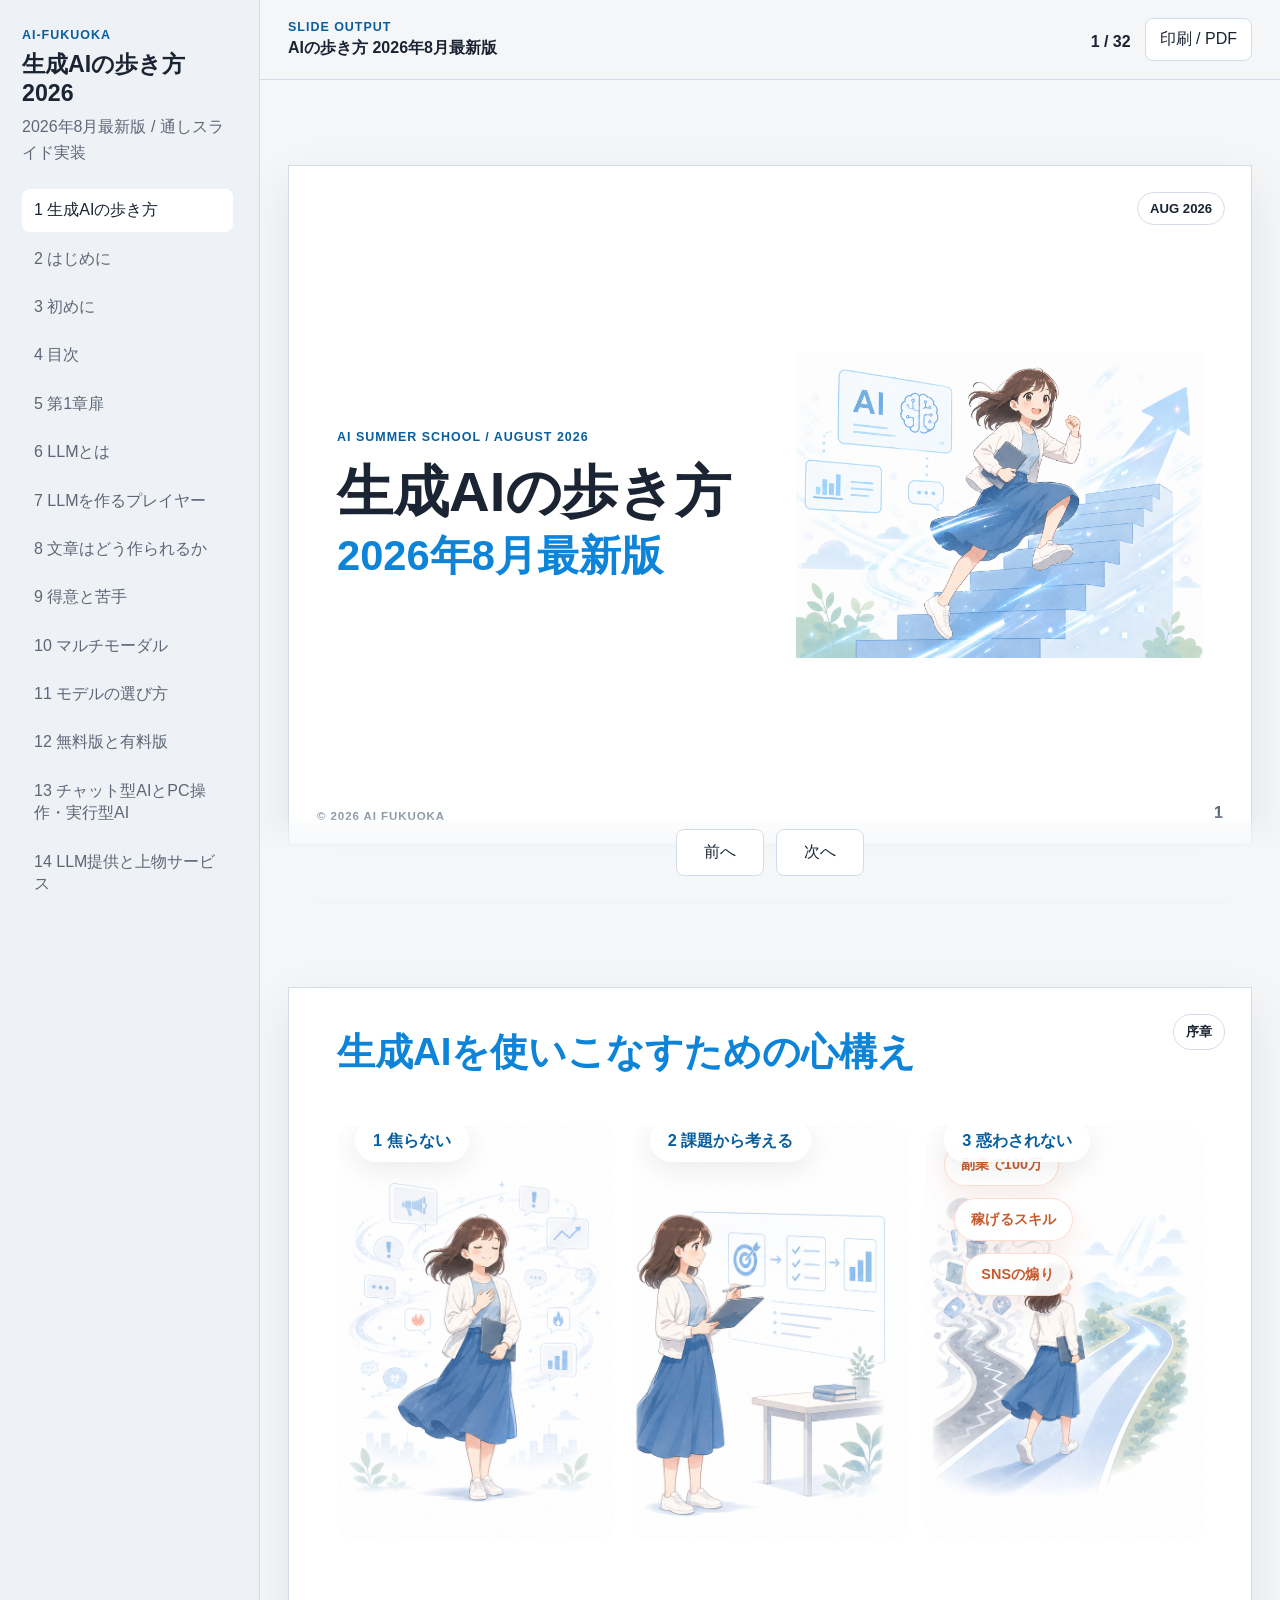
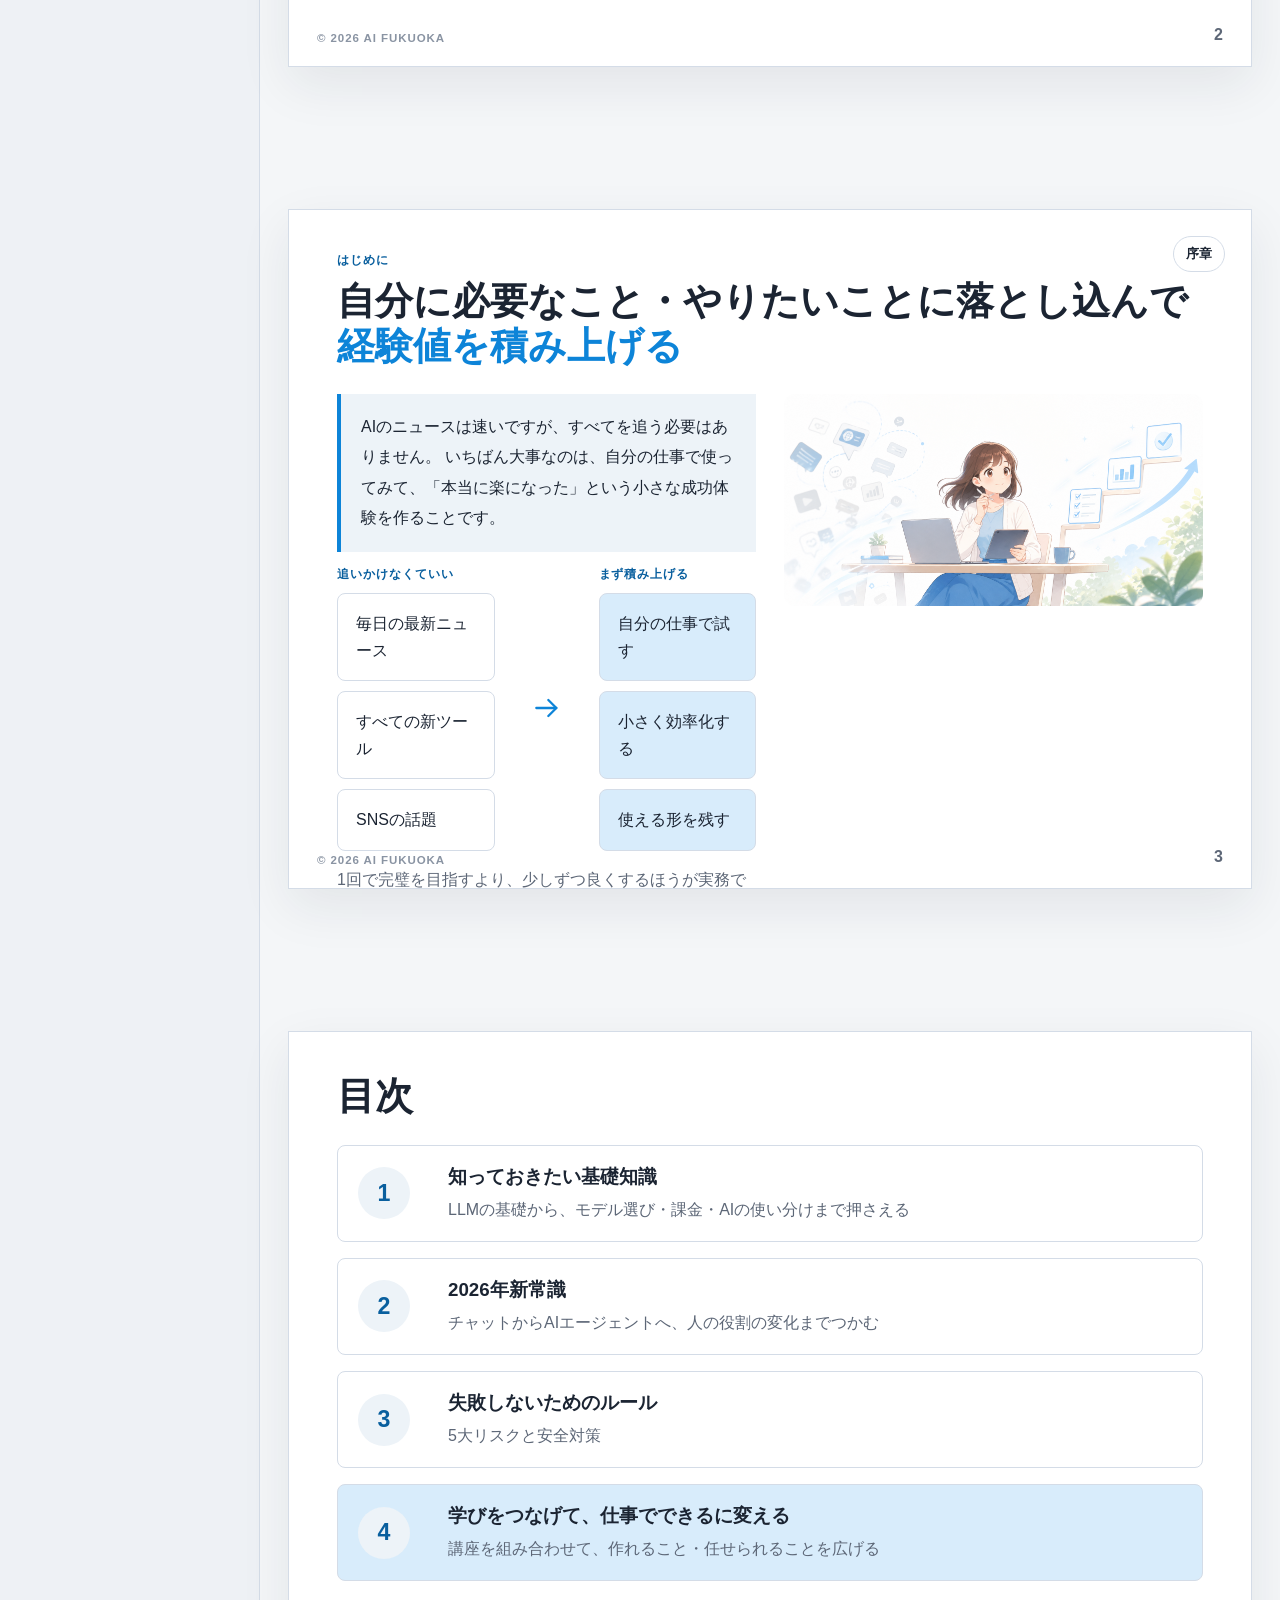
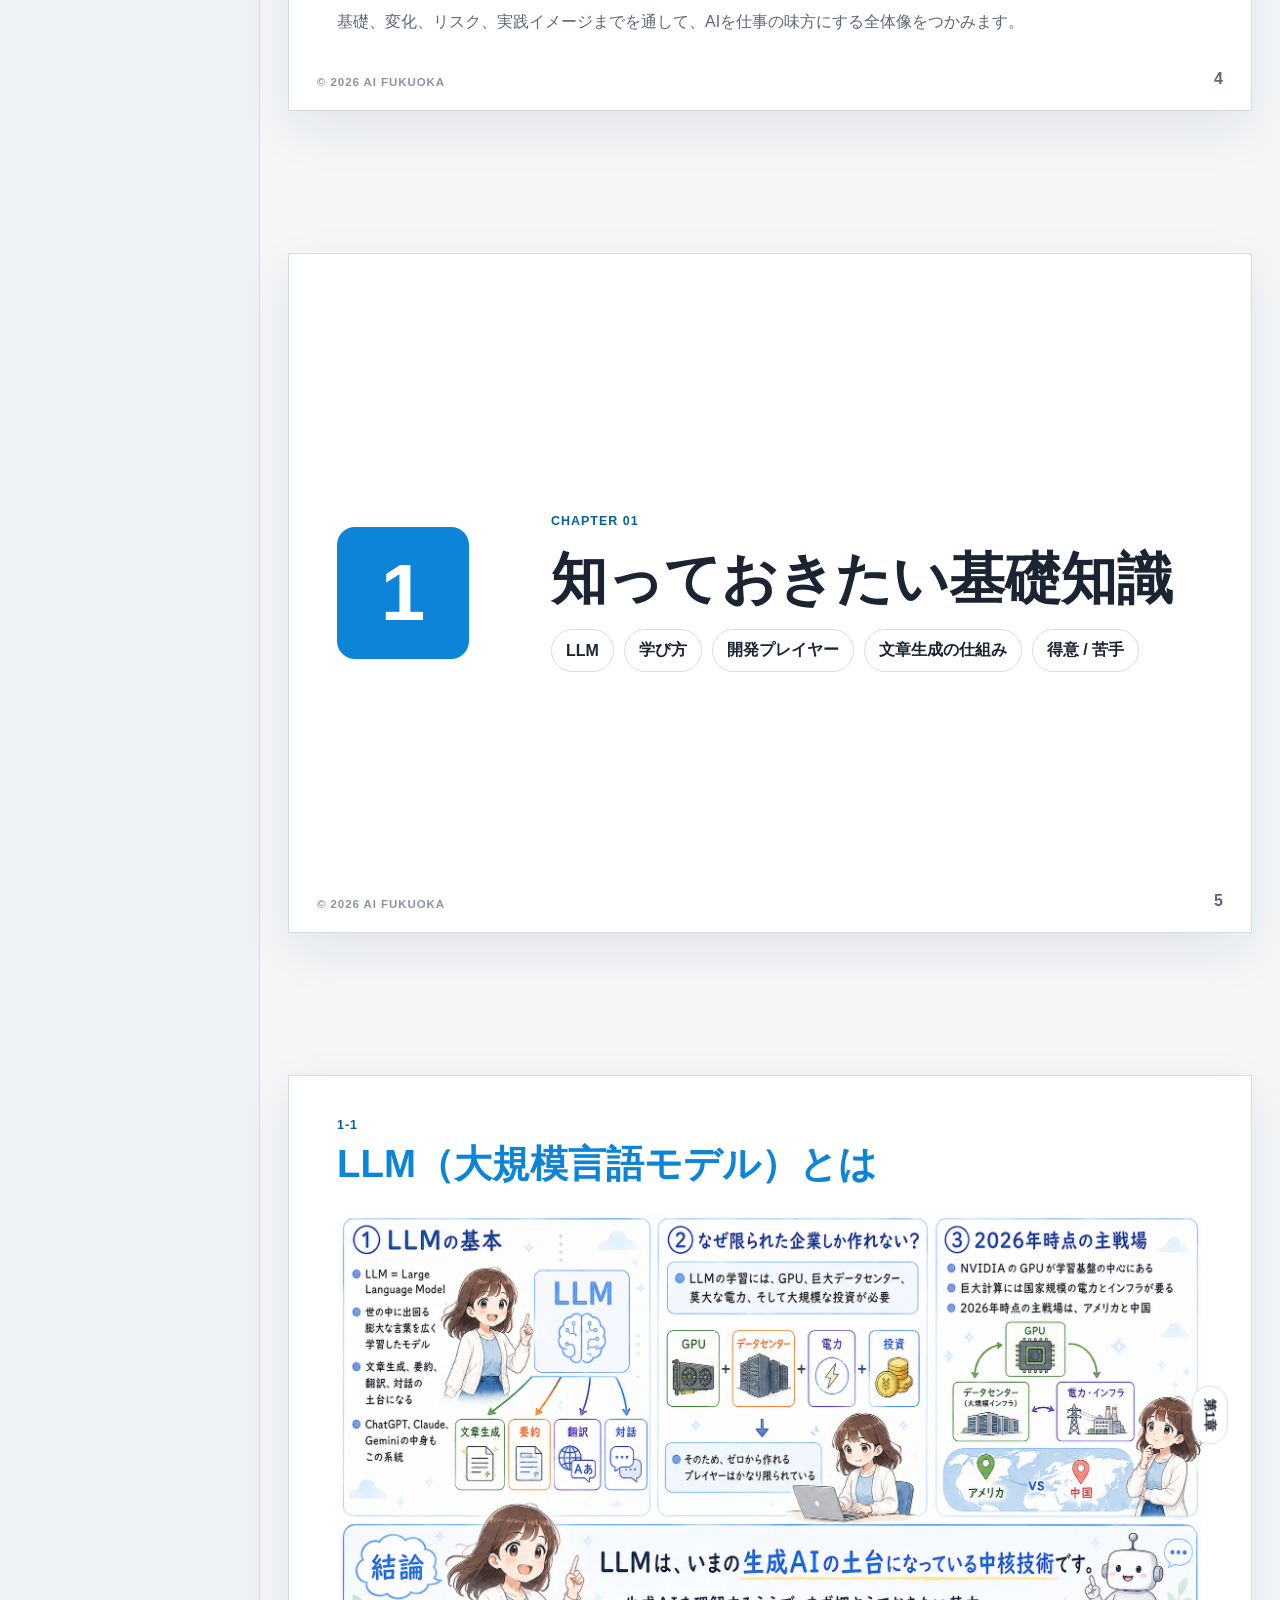
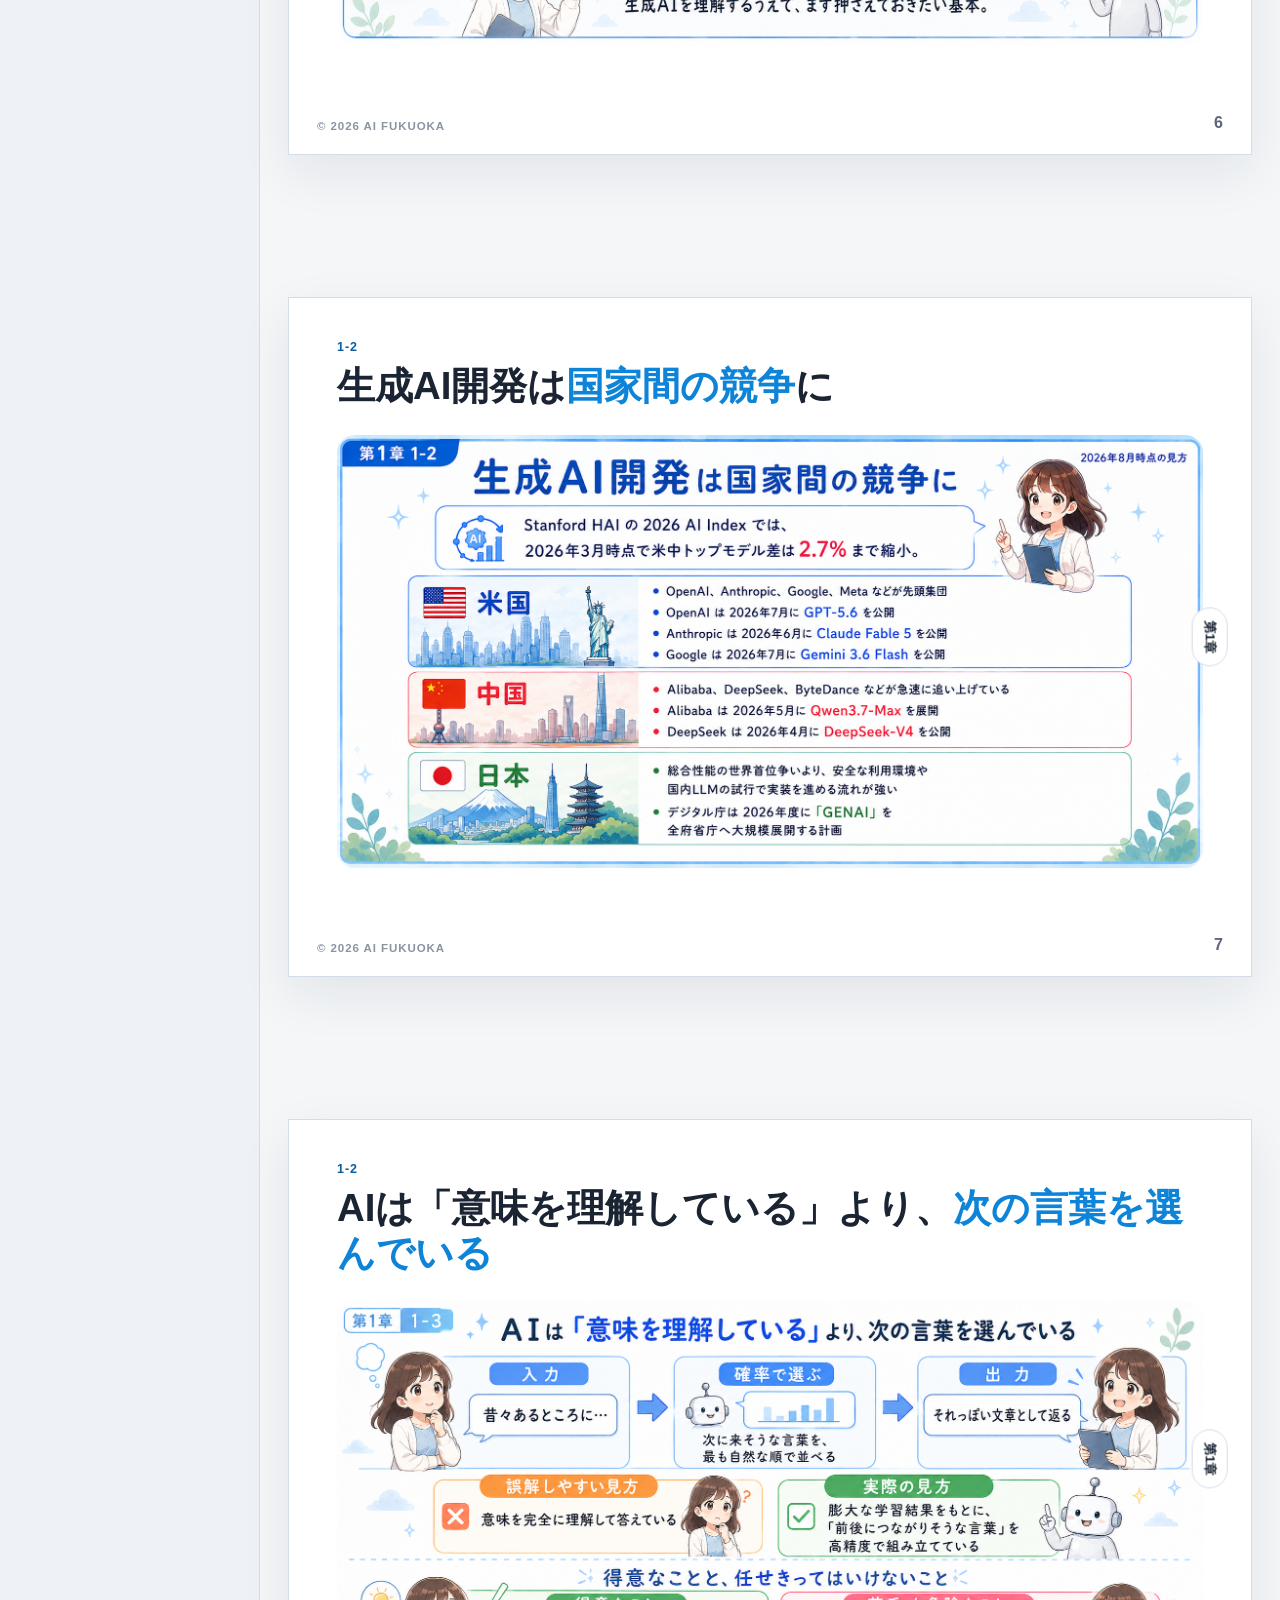
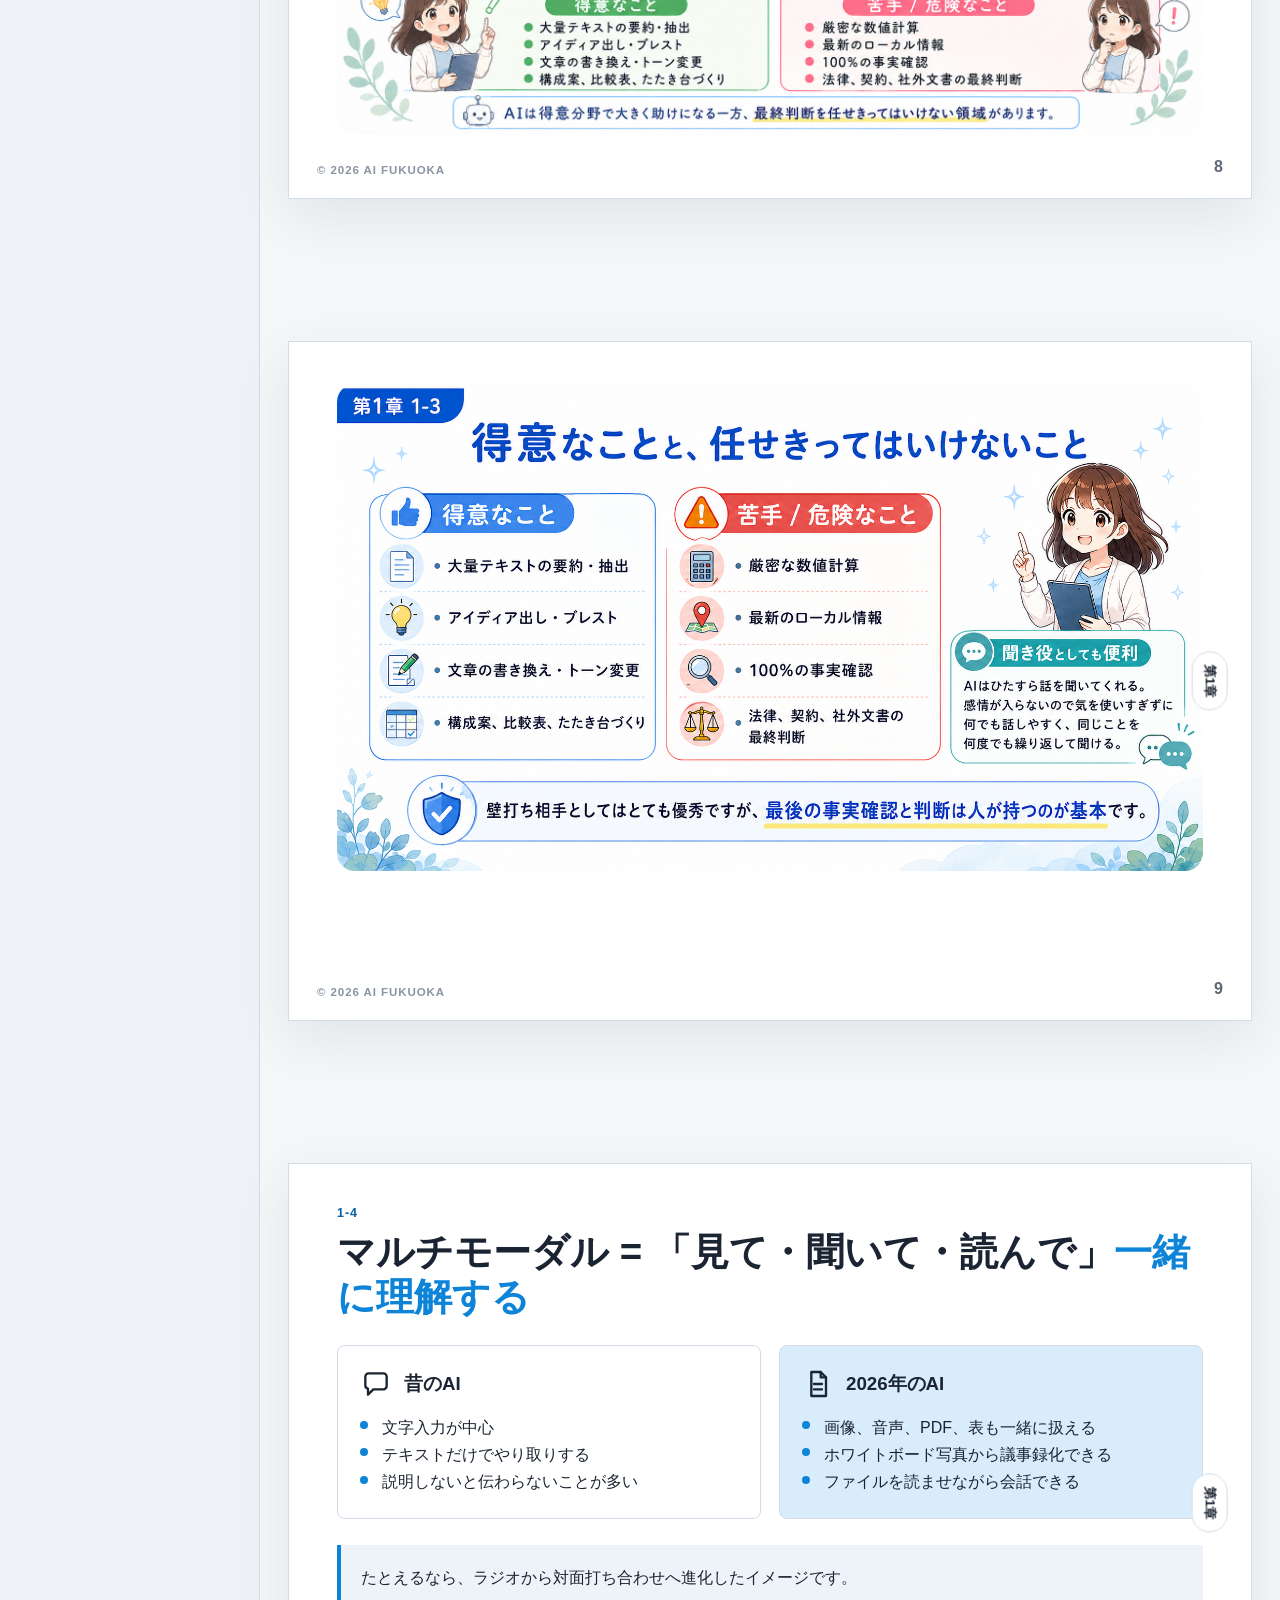
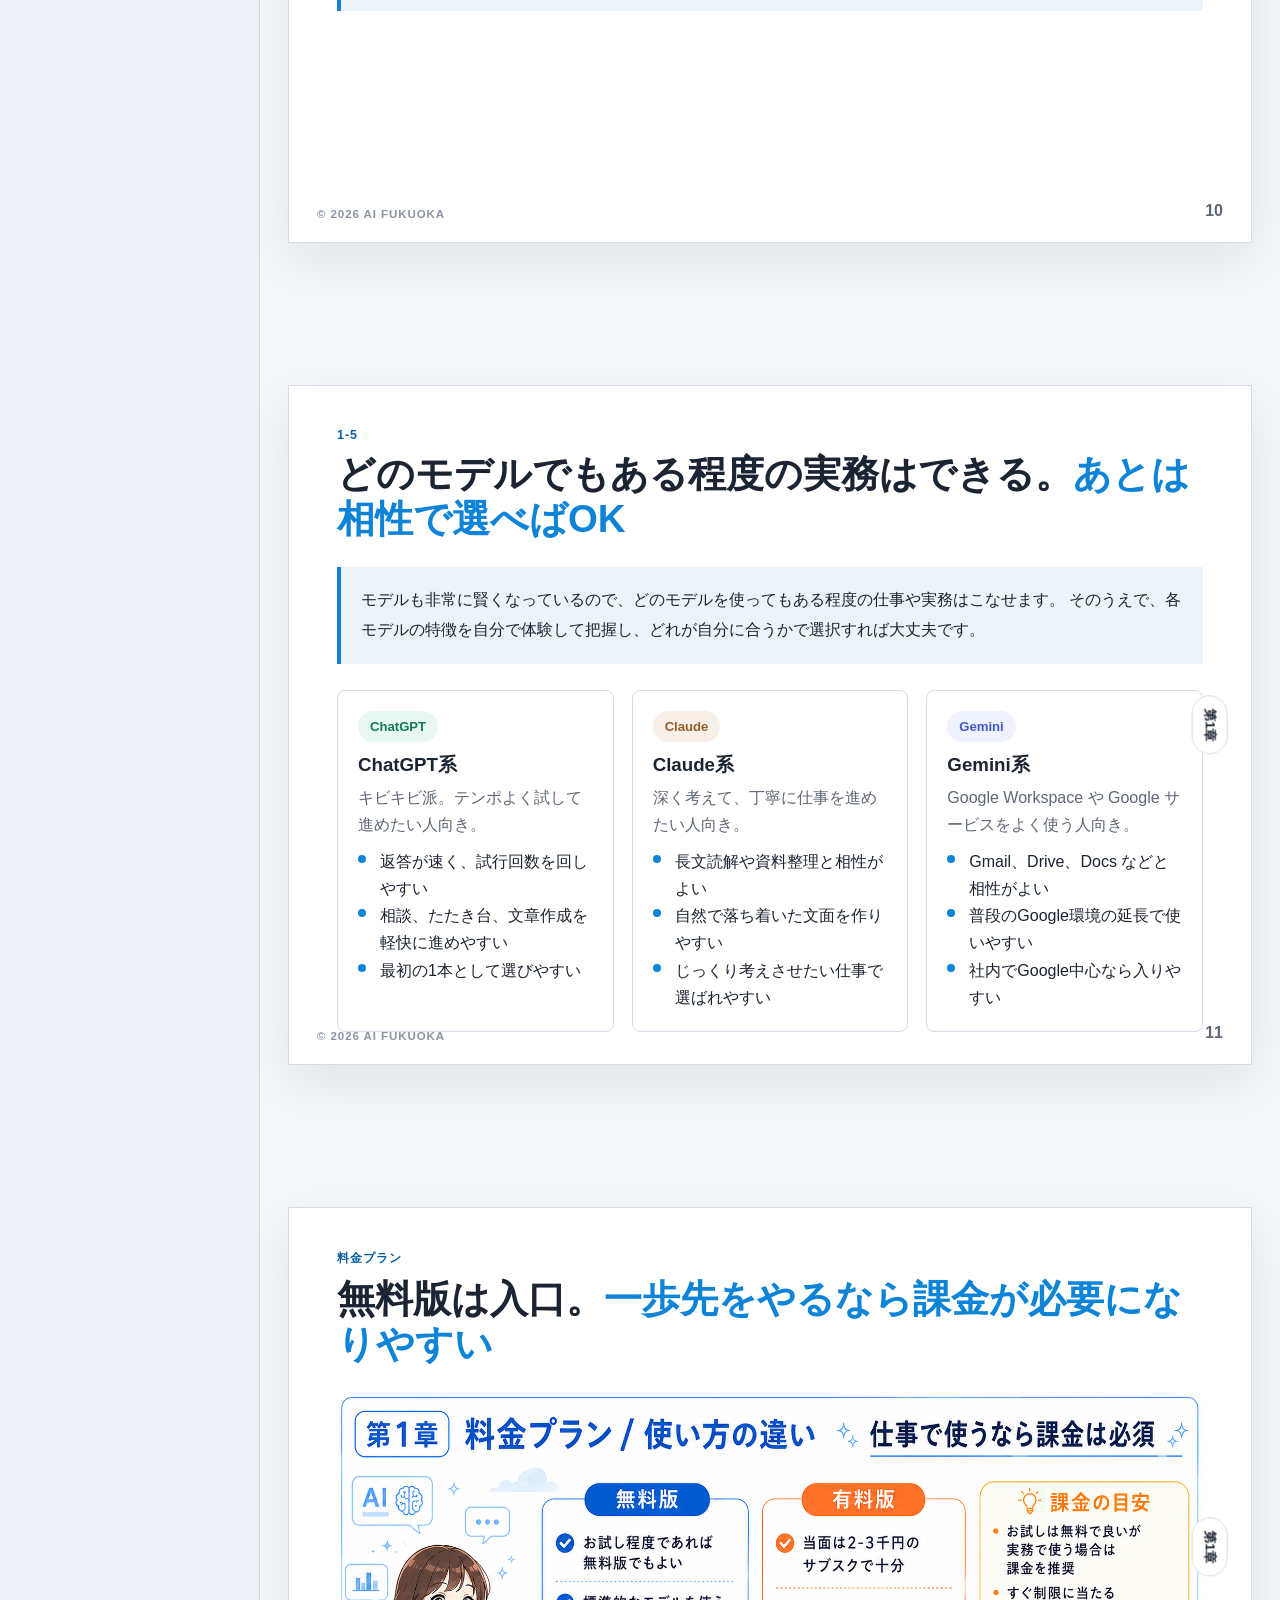
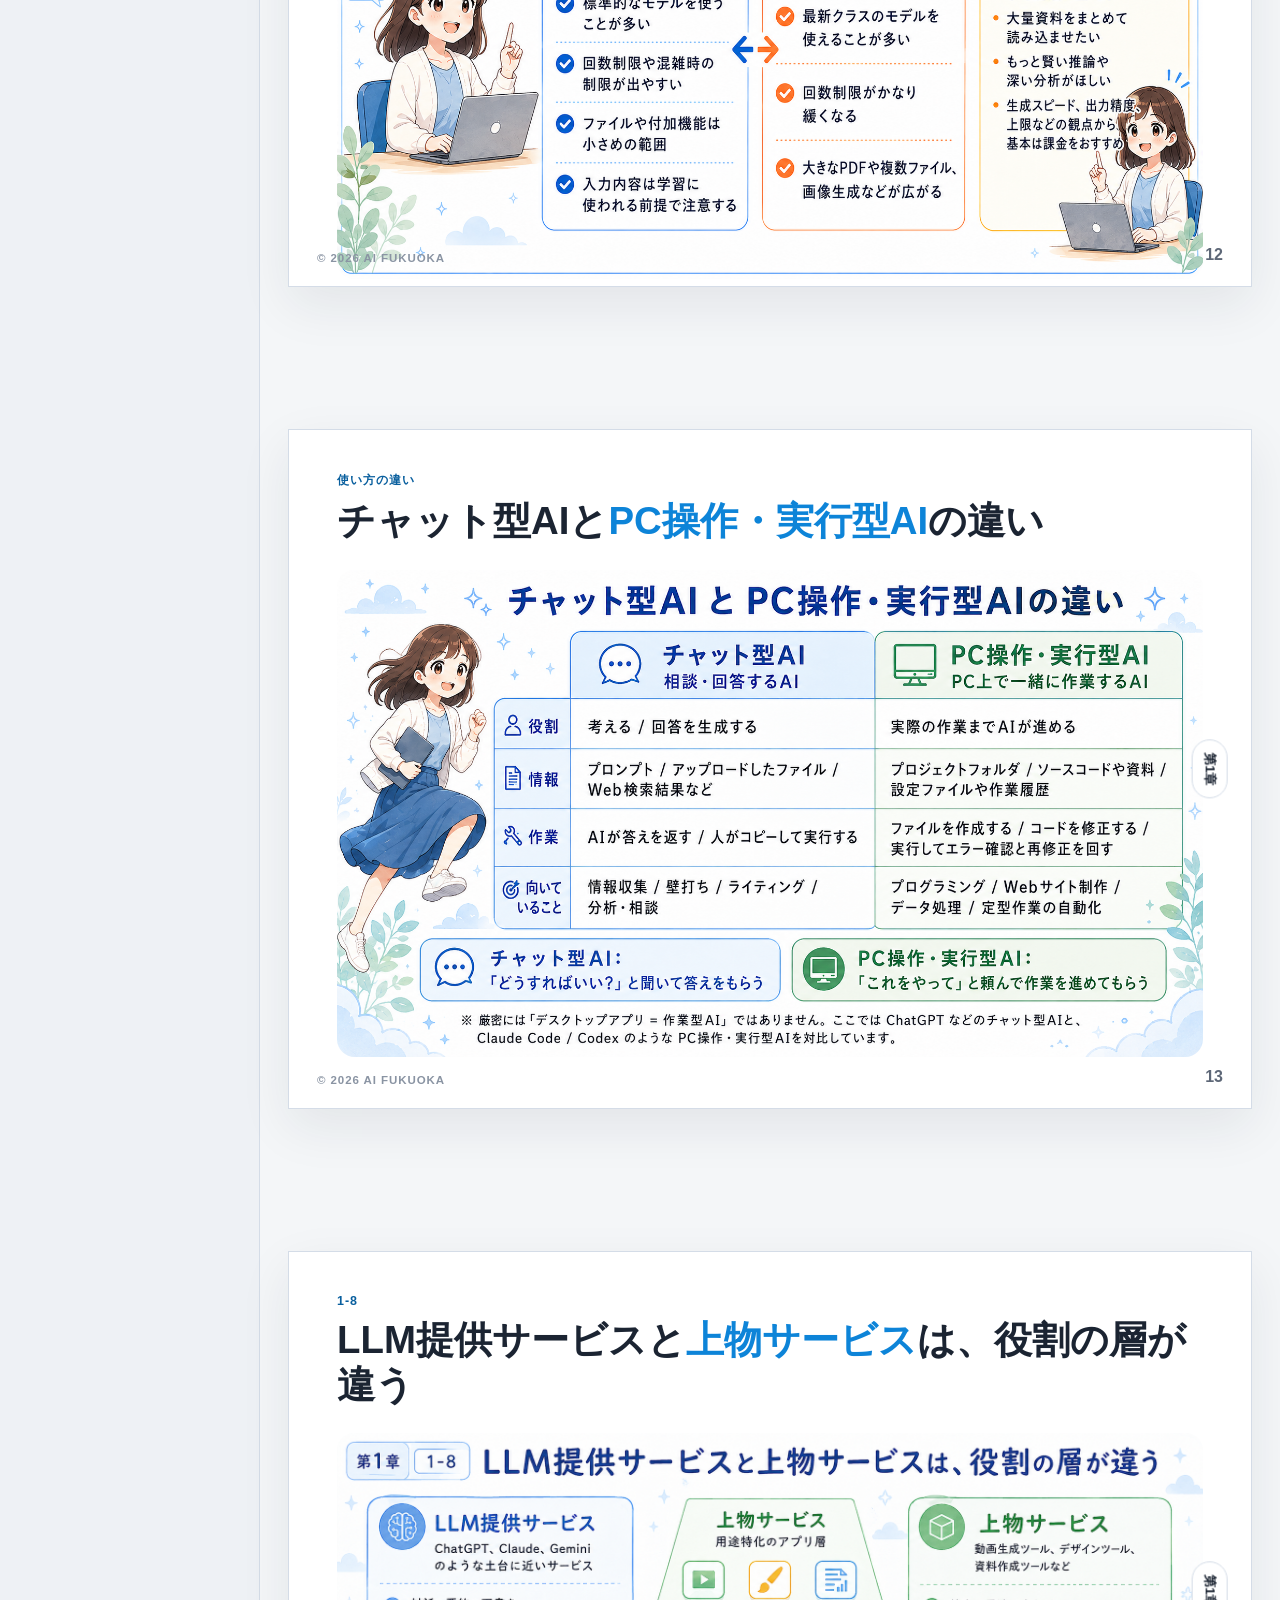
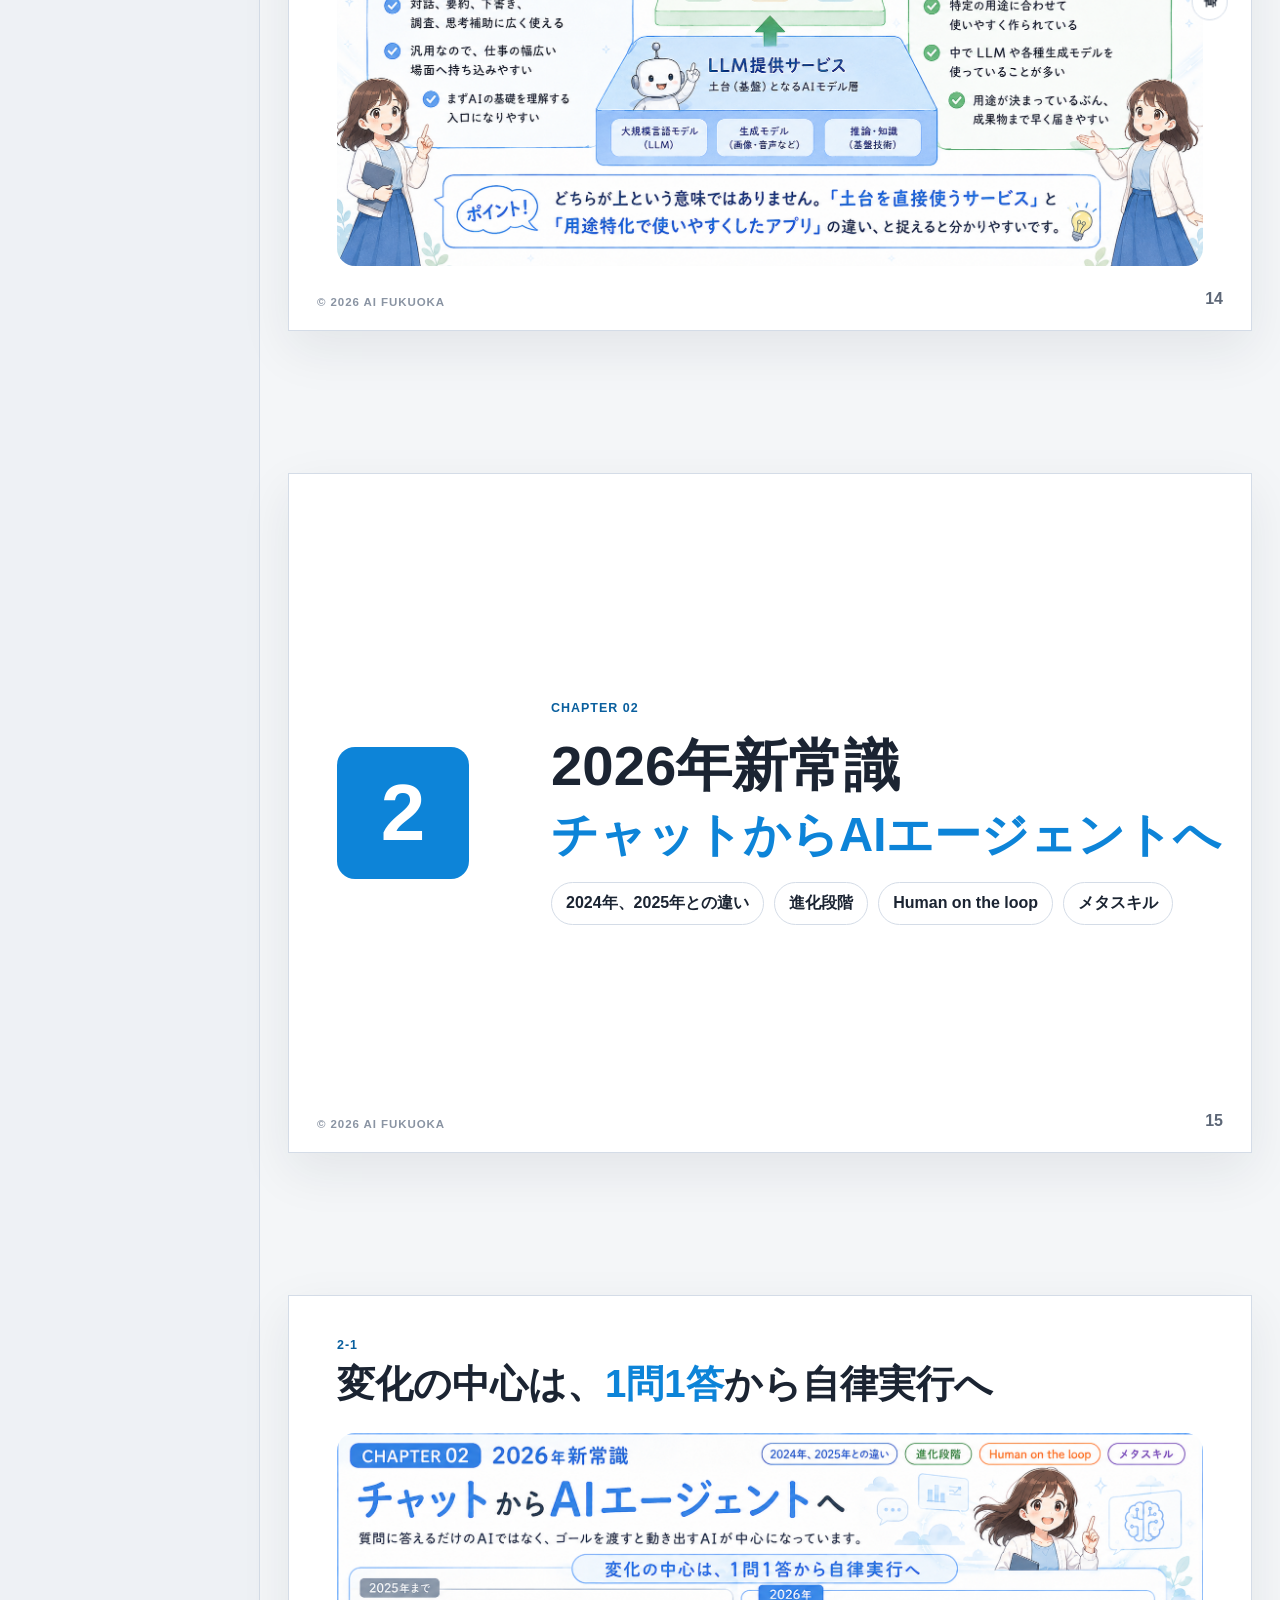
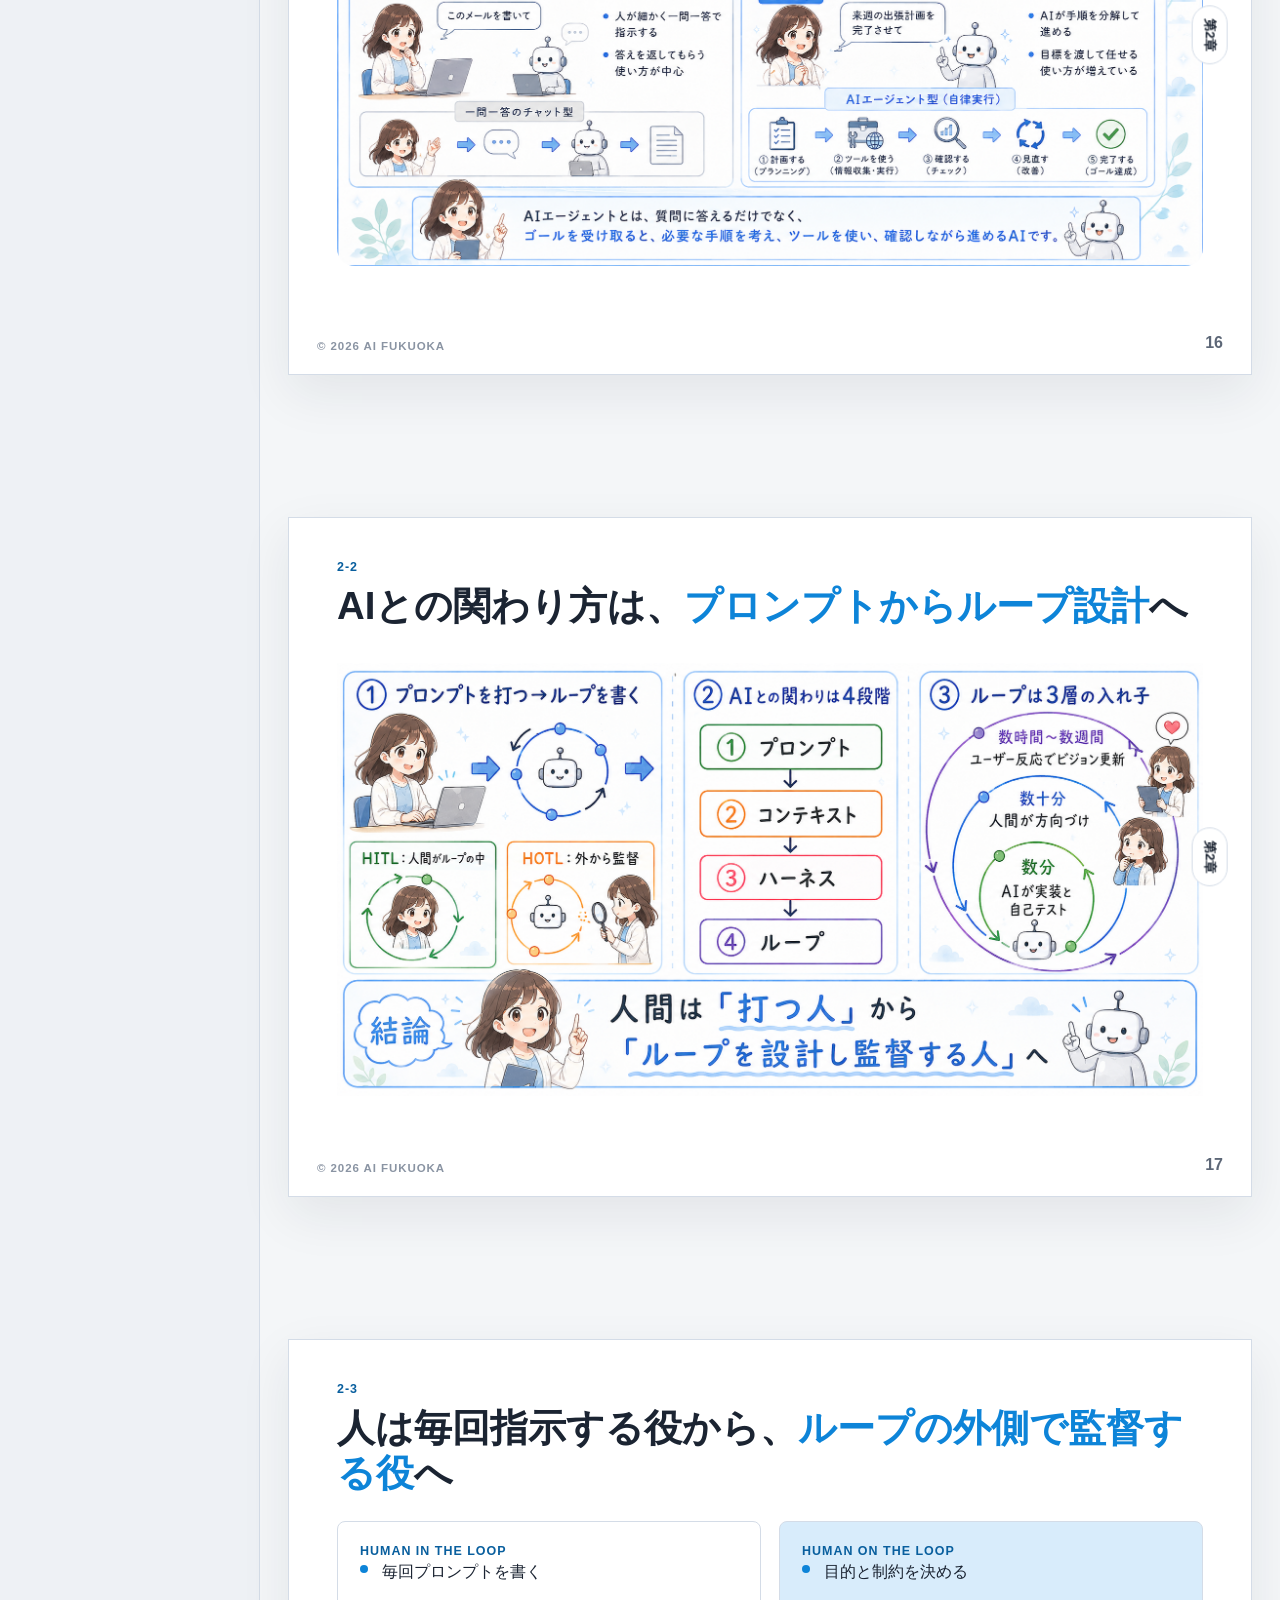
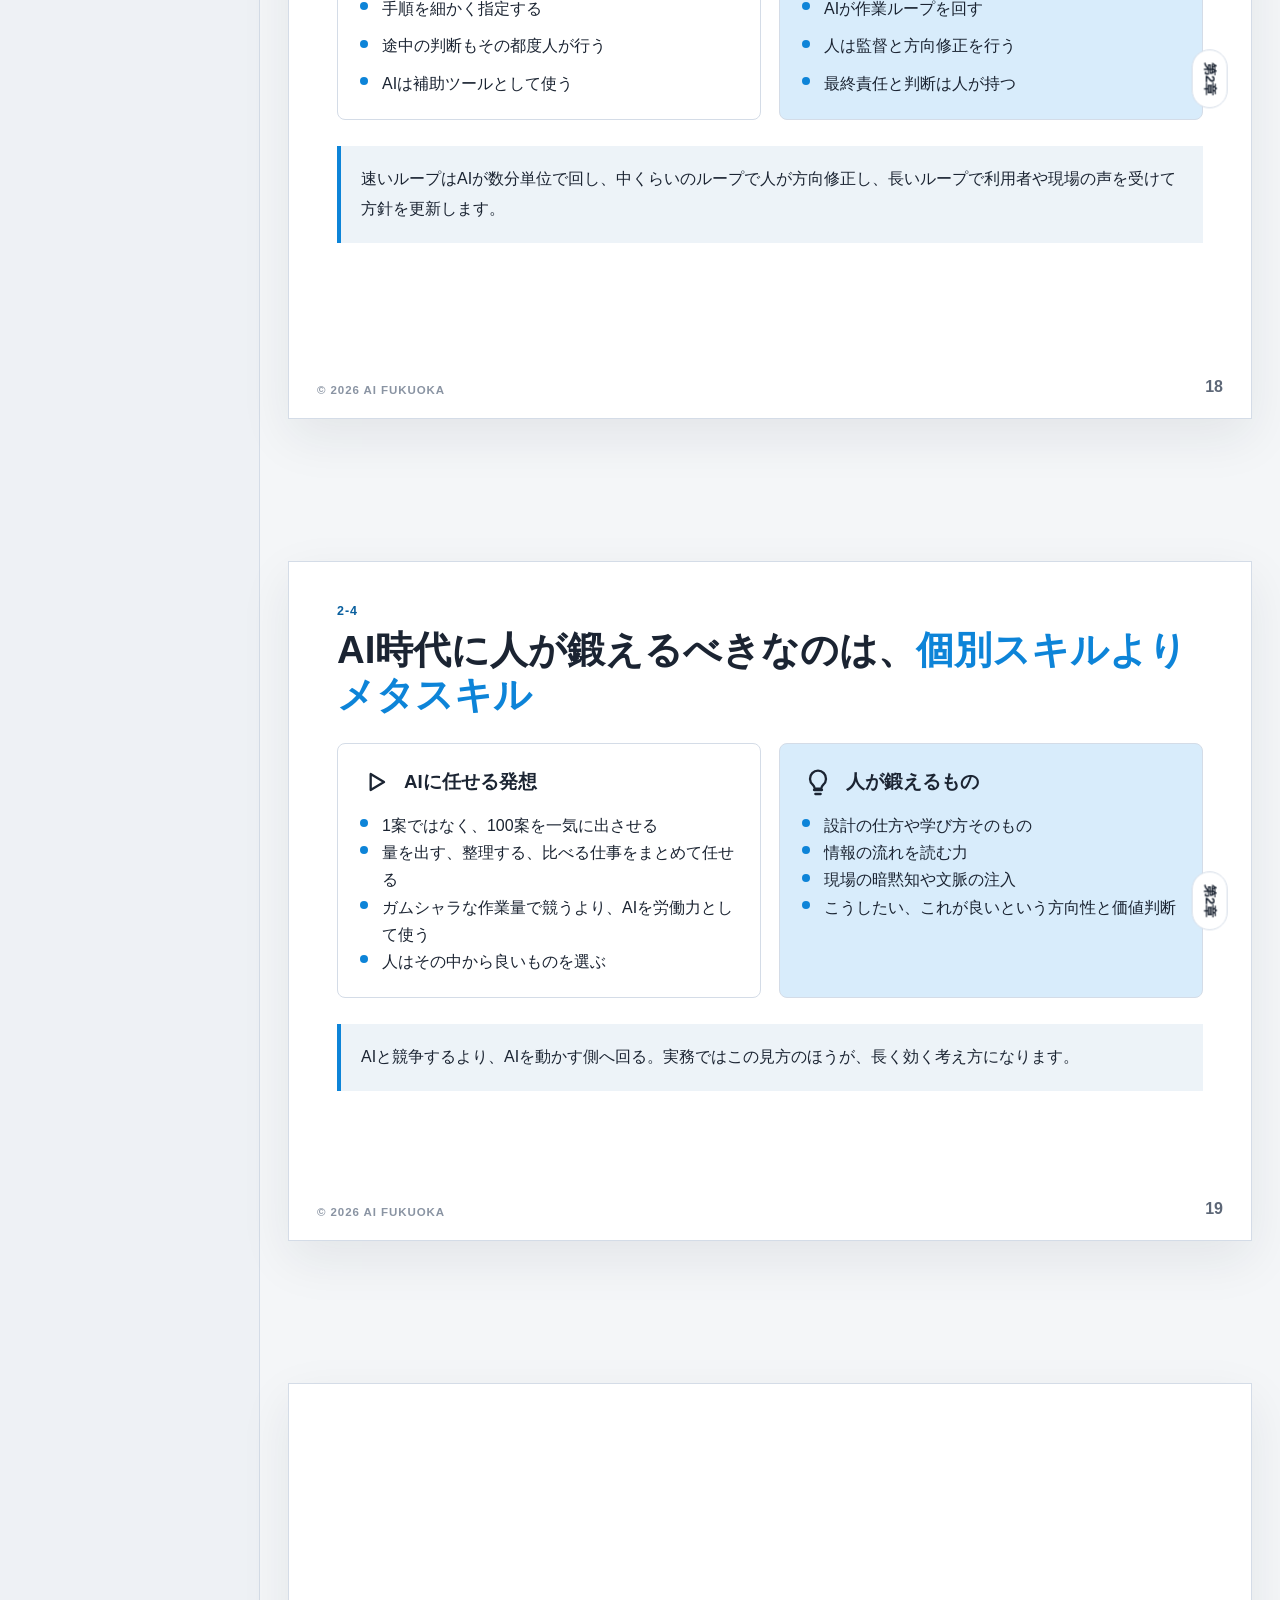
==== commit b6095a60: "Update day01 slide deck assets" ====
--- a/day01/index.html
+++ b/day01/index.html
@@ -4,1001 +4,7 @@
   <meta charset="UTF-8">
   <meta name="viewport" content="width=device-width, initial-scale=1.0">
   <title>AIの歩き方 2026年8月最新版</title>
-  <style>
-:root {
-  --bg: #f4f6f8;
-  --surface: #ffffff;
-  --surface-muted: #edf3f8;
-  --surface-strong: #dceaf9;
-  --ink: #1b2432;
-  --muted: #5d6777;
-  --line: #d4dce7;
-  --accent: #0d84d8;
-  --accent-deep: #095f9e;
-  --accent-soft: #d8ecfb;
-  --shadow: 0 18px 48px rgba(27, 36, 50, 0.08);
-  --radius: 8px;
-}
-
-*,
-*::before,
-*::after {
-  box-sizing: border-box;
-}
-
-html {
-  scroll-behavior: smooth;
-}
-
-body {
-  margin: 0;
-  font-family: "Hiragino Sans", "Yu Gothic", "Noto Sans JP", sans-serif;
-  color: var(--ink);
-  background: var(--bg);
-}
-
-button,
-a {
-  font: inherit;
-}
-
-.icon-sprite {
-  position: absolute;
-  width: 0;
-  height: 0;
-  overflow: hidden;
-}
-
-.icon {
-  width: 1.15rem;
-  height: 1.15rem;
-  stroke: currentColor;
-  stroke-width: 1.75;
-  fill: none;
-  stroke-linecap: round;
-  stroke-linejoin: round;
-  flex: 0 0 auto;
-}
-
-.icon--large {
-  width: 2rem;
-  height: 2rem;
-}
-
-.icon--panel {
-  width: 2rem;
-  height: 2rem;
-}
-
-.app-shell {
-  display: grid;
-  grid-template-columns: 260px minmax(0, 1fr);
-  min-height: 100vh;
-}
-
-.rail {
-  border-right: 1px solid var(--line);
-  background: #eef1f5;
-}
-
-.rail__inner {
-  position: sticky;
-  top: 0;
-  padding: 28px 22px;
-  min-height: 100vh;
-}
-
-.rail__eyebrow,
-.topbar__eyebrow,
-.eyebrow,
-.mini-label {
-  margin: 0;
-  font-size: 0.78rem;
-  font-weight: 700;
-  letter-spacing: 0.08em;
-  text-transform: uppercase;
-  color: var(--accent-deep);
-}
-
-.rail__title {
-  margin: 8px 0 0;
-  font-size: 1.45rem;
-  line-height: 1.25;
-}
-
-.rail__subtitle {
-  margin: 6px 0 24px;
-  color: var(--muted);
-  line-height: 1.6;
-}
-
-.toc {
-  display: grid;
-  gap: 6px;
-  max-height: calc(100vh - 180px);
-  overflow: auto;
-  padding-right: 4px;
-}
-
-.toc__link {
-  display: block;
-  padding: 10px 12px;
-  border-radius: var(--radius);
-  color: var(--muted);
-  text-decoration: none;
-  line-height: 1.4;
-}
-
-.toc__link:hover,
-.toc__link.is-active {
-  background: var(--surface);
-  color: var(--ink);
-}
-
-.workspace {
-  min-width: 0;
-}
-
-.topbar {
-  position: sticky;
-  top: 0;
-  z-index: 10;
-  display: flex;
-  justify-content: space-between;
-  align-items: center;
-  gap: 20px;
-  padding: 18px 28px;
-  border-bottom: 1px solid var(--line);
-  background: rgba(244, 246, 248, 0.96);
-  backdrop-filter: blur(10px);
-}
-
-.topbar__title,
-.topbar__counter {
-  margin: 4px 0 0;
-  font-weight: 700;
-}
-
-.topbar__actions {
-  display: flex;
-  align-items: center;
-  gap: 14px;
-}
-
-.action-button,
-.nav-button {
-  border: 1px solid var(--line);
-  border-radius: var(--radius);
-  background: var(--surface);
-  color: var(--ink);
-  cursor: pointer;
-}
-
-.action-button {
-  padding: 10px 14px;
-}
-
-.nav-button {
-  min-width: 88px;
-  padding: 12px 16px;
-}
-
-.action-button:hover,
-.nav-button:hover {
-  border-color: var(--accent);
-  color: var(--accent-deep);
-}
-
-.deck {
-  padding: 28px;
-  display: grid;
-  gap: 28px;
-}
-
-.slide {
-  min-height: calc(100vh - 106px);
-  display: grid;
-  place-items: center;
-  scroll-margin-top: 106px;
-}
-
-.slide__frame {
-  position: relative;
-  width: min(1260px, 100%);
-  min-height: 680px;
-  aspect-ratio: 16 / 9;
-  padding: 42px 48px;
-  border: 1px solid var(--line);
-  background: var(--surface);
-  box-shadow: var(--shadow);
-  overflow: hidden;
-}
-
-.slide__main {
-  height: 100%;
-  display: grid;
-  align-content: start;
-  gap: 26px;
-}
-
-.slide__number {
-  position: absolute;
-  right: 28px;
-  bottom: 22px;
-  font-size: 1rem;
-  font-weight: 700;
-  color: var(--muted);
-}
-
-.slide__chapter,
-.slide__tag,
-.side-pill {
-  position: absolute;
-  top: 26px;
-  right: 26px;
-  padding: 8px 12px;
-  border: 1px solid var(--line);
-  border-radius: 999px;
-  background: var(--surface);
-  font-size: 0.82rem;
-  font-weight: 700;
-}
-
-.side-pill {
-  top: 50%;
-  right: 12px;
-  transform: translateY(-50%) rotate(90deg);
-  transform-origin: center;
-}
-
-.side-pill--chapter2 {
-  color: var(--accent-deep);
-}
-
-.side-pill--chapter3 {
-  color: var(--accent-deep);
-}
-
-.slide__header {
-  display: grid;
-  gap: 10px;
-}
-
-.title {
-  margin: 0;
-  font-size: clamp(2rem, 3vw, 3.5rem);
-  line-height: 1.16;
-  letter-spacing: 0;
-}
-
-.title--hero {
-  font-size: clamp(2.6rem, 4.4vw, 4.6rem);
-  line-height: 1.05;
-}
-
-.title--chapter {
-  font-size: clamp(2.7rem, 4.4vw, 4.4rem);
-}
-
-.accent {
-  color: var(--accent);
-}
-
-.lead {
-  margin: 0;
-  font-size: 1.18rem;
-  line-height: 1.8;
-  color: var(--muted);
-}
-
-.callout,
-.footer-note {
-  margin: 0;
-  padding: 18px 20px;
-  border-left: 4px solid var(--accent);
-  background: var(--surface-muted);
-  line-height: 1.9;
-}
-
-.footer-note {
-  border-left-width: 0;
-  padding: 0;
-  background: transparent;
-  color: var(--muted);
-}
-
-.prompt-sample {
-  margin: 0;
-  padding: 18px 20px;
-  border: 1px solid var(--line);
-  border-radius: var(--radius);
-  background: var(--surface-muted);
-  font-family: "SFMono-Regular", "Menlo", "Monaco", "Consolas", monospace;
-  font-size: 0.92rem;
-  line-height: 1.8;
-  white-space: pre-wrap;
-}
-
-.chip-list,
-.chapter-points,
-.bullet-list,
-.mini-list,
-.check-list {
-  margin: 0;
-  padding: 0;
-  list-style: none;
-}
-
-.chip-list {
-  display: flex;
-  flex-wrap: wrap;
-  gap: 10px;
-}
-
-.chip-list li,
-.chapter-points span,
-.summary-band span {
-  display: inline-flex;
-  align-items: center;
-  padding: 10px 14px;
-  border: 1px solid var(--line);
-  border-radius: 999px;
-  background: var(--surface);
-  font-weight: 700;
-}
-
-.hero-grid {
-  height: 100%;
-  display: grid;
-  grid-template-columns: 1.05fr 1fr;
-  gap: 32px;
-  align-items: center;
-}
-
-.hero-copy {
-  display: grid;
-  gap: 18px;
-}
-
-.art-panel {
-  margin: 0;
-  padding: 14px;
-  border: 1px solid var(--line);
-  border-radius: 14px;
-  background: linear-gradient(180deg, #ffffff, #f7fafc);
-}
-
-.art-panel--cover {
-  padding: 0;
-  border: none;
-  background: transparent;
-}
-
-.art-panel--llm,
-.art-panel--compare {
-  align-self: stretch;
-}
-
-.slide-illustration {
-  display: block;
-  width: 100%;
-  height: auto;
-  border-radius: 12px;
-}
-
-.slide-illustration--cover {
-  border-radius: 0;
-}
-
-.art-caption {
-  margin: 12px 0 0;
-  padding: 0 6px;
-  color: var(--muted);
-  line-height: 1.75;
-}
-
-.visual-stack,
-.stacked-panels {
-  display: grid;
-  gap: 14px;
-}
-
-.keyword-row {
-  display: flex;
-  flex-wrap: wrap;
-  gap: 10px;
-}
-
-.keyword-pill {
-  display: inline-flex;
-  align-items: center;
-  padding: 10px 14px;
-  border: 1px solid var(--line);
-  border-radius: 999px;
-  background: var(--surface);
-  font-weight: 700;
-}
-
-.keyword-pill--accent {
-  background: var(--accent-soft);
-}
-
-.comparison-layout {
-  display: grid;
-  grid-template-columns: minmax(0, 0.92fr) minmax(0, 1.08fr);
-  gap: 18px;
-  align-items: start;
-}
-
-.scene {
-  position: relative;
-  display: grid;
-  gap: 18px;
-}
-
-.scene__label {
-  margin: 0 0 10px;
-  font-weight: 700;
-  color: var(--muted);
-}
-
-.speech-card,
-.stack-card,
-.output-card,
-.feature-card,
-.compare-card,
-.principle-card,
-.usecase-card,
-.warning-item,
-.route-item,
-.map-step,
-.flow-step,
-.workflow-band__item,
-.table-row,
-.role-split__pane,
-.split-panel__pane,
-.info-strip {
-  border: 1px solid var(--line);
-  border-radius: var(--radius);
-  background: var(--surface);
-}
-
-.speech-card,
-.stack-card {
-  padding: 16px 18px;
-  line-height: 1.7;
-}
-
-.scene__device {
-  padding: 8px 0;
-}
-
-.device {
-  padding: 18px;
-  border: 1px solid var(--ink);
-  border-radius: 14px;
-  background: linear-gradient(180deg, #fcfdff, #eef3f8);
-}
-
-.device__screen {
-  min-height: 240px;
-  padding: 18px;
-  border: 1px solid var(--line);
-  border-radius: var(--radius);
-  background: var(--surface);
-}
-
-.device__row {
-  height: 14px;
-  margin-bottom: 10px;
-  border-radius: 999px;
-  background: var(--accent-soft);
-}
-
-.device__row--short {
-  width: 58%;
-}
-
-.device__tiles {
-  display: grid;
-  grid-template-columns: repeat(2, minmax(0, 1fr));
-  gap: 12px;
-  margin-top: 18px;
-}
-
-.device__tile {
-  min-height: 78px;
-  border-radius: var(--radius);
-  background: var(--surface-muted);
-}
-
-.output-grid {
-  display: grid;
-  grid-template-columns: repeat(2, minmax(0, 1fr));
-  gap: 12px;
-}
-
-.output-card {
-  display: flex;
-  align-items: center;
-  gap: 10px;
-  padding: 14px 16px;
-}
-
-.two-column {
-  display: grid;
-  grid-template-columns: repeat(2, minmax(0, 1fr));
-  gap: 28px;
-}
-
-.two-column--wide {
-  align-items: start;
-}
-
-.bullet-list {
-  display: grid;
-  gap: 10px;
-  margin-top: 18px;
-}
-
-.bullet-list li,
-.mini-list li,
-.check-list li {
-  position: relative;
-  padding-left: 22px;
-  line-height: 1.7;
-}
-
-.bullet-list li::before,
-.mini-list li::before,
-.check-list li::before {
-  content: "";
-  position: absolute;
-  left: 0;
-  top: 0.7em;
-  width: 8px;
-  height: 8px;
-  border-radius: 50%;
-  background: var(--accent);
-  transform: translateY(-50%);
-}
-
-.request-output {
-  display: grid;
-  grid-template-columns: 1fr 72px 1fr;
-  gap: 16px;
-  align-items: center;
-}
-
-.request-output__column {
-  display: grid;
-  gap: 10px;
-}
-
-.request-output__arrow {
-  display: grid;
-  place-items: center;
-  color: var(--accent);
-}
-
-.stack-card--accent,
-.flow-step--accent,
-.split-panel__pane--accent,
-.role-split__pane--accent,
-.workflow-band__item--accent,
-.map-step--accent {
-  background: var(--accent-soft);
-}
-
-.map-flow {
-  display: grid;
-  gap: 16px;
-}
-
-.map-step {
-  display: grid;
-  grid-template-columns: 72px 1fr;
-  gap: 18px;
-  align-items: center;
-  padding: 18px 20px;
-}
-
-.map-step__index {
-  display: grid;
-  place-items: center;
-  width: 52px;
-  height: 52px;
-  border-radius: 50%;
-  background: var(--surface-muted);
-  font-size: 1.45rem;
-  font-weight: 800;
-  color: var(--accent-deep);
-}
-
-.map-step h3,
-.compare-card h3,
-.feature-card h3,
-.principle-card h3,
-.usecase-card h3,
-.flow-step h3,
-.pane-head h3 {
-  margin: 0;
-}
-
-.map-step p,
-.compare-card p,
-.feature-card p,
-.principle-card p,
-.usecase-card p,
-.flow-step p,
-.warning-item span {
-  margin: 6px 0 0;
-  line-height: 1.7;
-  color: var(--muted);
-}
-
-.table-block {
-  display: grid;
-}
-
-.table-row {
-  display: grid;
-  grid-template-columns: 1fr auto;
-  gap: 18px;
-  padding: 14px 16px;
-  border-radius: 0;
-  border-bottom: none;
-}
-
-.table-row + .table-row {
-  border-top: none;
-}
-
-.table-row--header {
-  background: var(--surface-muted);
-  font-weight: 700;
-}
-
-.route-list {
-  display: grid;
-  gap: 12px;
-}
-
-.route-item {
-  display: flex;
-  justify-content: space-between;
-  gap: 16px;
-  align-items: center;
-  padding: 16px 18px;
-  line-height: 1.6;
-}
-
-.chapter-hero {
-  height: 100%;
-  display: grid;
-  grid-template-columns: 180px 1fr;
-  gap: 34px;
-  align-items: center;
-}
-
-.chapter-hero__number {
-  display: grid;
-  place-items: center;
-  width: 132px;
-  height: 132px;
-  border-radius: 18px;
-  background: var(--accent);
-  color: #fff;
-  font-size: 5rem;
-  font-weight: 800;
-}
-
-.chapter-hero__body {
-  display: grid;
-  gap: 18px;
-}
-
-.chapter-points {
-  display: flex;
-  flex-wrap: wrap;
-  gap: 10px;
-}
-
-.info-strip {
-  display: flex;
-  gap: 14px;
-  align-items: center;
-  padding: 16px 18px;
-  margin-top: 18px;
-}
-
-.flow {
-  display: grid;
-  gap: 16px;
-}
-
-.flow--three {
-  grid-template-columns: repeat(3, minmax(0, 1fr));
-}
-
-.flow--four {
-  grid-template-columns: repeat(4, minmax(0, 1fr));
-}
-
-.flow-step {
-  padding: 18px 18px 20px;
-}
-
-.comparison-grid {
-  display: grid;
-  grid-template-columns: repeat(3, minmax(0, 1fr));
-  gap: 18px;
-}
-
-.compare-card,
-.feature-card,
-.principle-card,
-.usecase-card {
-  padding: 20px;
-}
-
-.compare-card__lead {
-  min-height: 64px;
-}
-
-.split-panel {
-  display: grid;
-  grid-template-columns: repeat(2, minmax(0, 1fr));
-  gap: 18px;
-}
-
-.split-panel__pane,
-.role-split__pane {
-  padding: 22px;
-}
-
-.pane-head {
-  display: flex;
-  align-items: center;
-  gap: 12px;
-  margin-bottom: 14px;
-}
-
-.summary-band {
-  display: flex;
-  flex-wrap: wrap;
-  gap: 10px;
-}
-
-.feature-grid {
-  display: grid;
-  grid-template-columns: repeat(5, minmax(0, 1fr));
-  gap: 14px;
-}
-
-.feature-card {
-  display: grid;
-  gap: 12px;
-}
-
-.warning-list {
-  display: grid;
-  grid-template-columns: repeat(5, minmax(0, 1fr));
-  gap: 14px;
-}
-
-.warning-item {
-  display: grid;
-  gap: 10px;
-  padding: 18px;
-}
-
-.role-split {
-  display: grid;
-  grid-template-columns: repeat(2, minmax(0, 1fr));
-  gap: 18px;
-}
-
-.check-list {
-  display: grid;
-  gap: 10px;
-}
-
-.principle-grid {
-  display: grid;
-  grid-template-columns: repeat(3, minmax(0, 1fr));
-  gap: 18px;
-}
-
-.workflow-band {
-  display: grid;
-  grid-template-columns: repeat(3, minmax(0, 1fr));
-  gap: 16px;
-}
-
-.workflow-band__item {
-  display: grid;
-  gap: 10px;
-  padding: 20px;
-}
-
-.usecase-grid {
-  display: grid;
-  grid-template-columns: repeat(2, minmax(0, 1fr));
-  gap: 18px;
-}
-
-.deck-controls {
-  position: sticky;
-  bottom: 0;
-  display: flex;
-  justify-content: center;
-  gap: 12px;
-  padding: 16px 24px 24px;
-  background: linear-gradient(180deg, rgba(244, 246, 248, 0), rgba(244, 246, 248, 0.96) 42%);
-}
-
-@media (max-width: 1220px) {
-  .app-shell {
-    grid-template-columns: 1fr;
-  }
-
-  .rail {
-    display: none;
-  }
-
-  .deck {
-    padding: 20px;
-  }
-
-  .slide__frame {
-    min-height: 620px;
-    padding: 34px;
-  }
-}
-
-@media (max-width: 980px) {
-  .topbar {
-    padding: 16px 18px;
-  }
-
-  .topbar__actions {
-    gap: 10px;
-  }
-
-  .slide {
-    min-height: auto;
-  }
-
-  .slide__frame {
-    aspect-ratio: auto;
-    min-height: auto;
-  }
-
-  .hero-grid,
-  .two-column,
-  .comparison-layout,
-  .chapter-hero,
-  .comparison-grid,
-  .split-panel,
-  .feature-grid,
-  .warning-list,
-  .role-split,
-  .principle-grid,
-  .workflow-band,
-  .usecase-grid,
-  .flow--three,
-  .flow--four,
-  .request-output {
-    grid-template-columns: 1fr;
-  }
-
-  .request-output__arrow {
-    min-height: 48px;
-    transform: rotate(90deg);
-  }
-
-  .side-pill,
-  .slide__chapter,
-  .slide__tag {
-    position: static;
-    transform: none;
-    display: inline-flex;
-    width: fit-content;
-    margin-bottom: 18px;
-  }
-
-  .slide__number {
-    position: static;
-    margin-top: 18px;
-  }
-
-  .chapter-hero__number {
-    width: 96px;
-    height: 96px;
-    font-size: 3.3rem;
-  }
-}
-
-@media print {
-  @page {
-    size: landscape;
-    margin: 0;
-  }
-
-  html,
-  body {
-    background: #fff;
-  }
-
-  .rail,
-  .topbar,
-  .deck-controls {
-    display: none;
-  }
-
-  .app-shell,
-  .workspace,
-  .deck {
-    display: block;
-    padding: 0;
-  }
-
-  .slide {
-    min-height: auto;
-    break-after: page;
-    page-break-after: always;
-  }
-
-  .slide:last-child {
-    break-after: auto;
-    page-break-after: auto;
-  }
-
-  .slide__frame {
-    width: 100vw;
-    height: 100vh;
-    min-height: 100vh;
-    aspect-ratio: auto;
-    box-shadow: none;
-    border: none;
-  }
-
-  * {
-    -webkit-print-color-adjust: exact;
-    print-color-adjust: exact;
-  }
-}
-
-  
-.illustration-placeholder {
-  display: grid;
-  place-items: center;
-  min-height: 240px;
-  padding: 24px;
-  border-radius: 12px;
-  background:
-    radial-gradient(circle at top left, rgba(13,132,216,0.22), transparent 35%),
-    linear-gradient(135deg, #eef7ff 0%, #d8ecfb 52%, #ffffff 100%);
-  border: 1px solid rgba(13,132,216,0.18);
-  color: #095f9e;
-  font-weight: 700;
-  text-align: center;
-  line-height: 1.7;
-}
-
-.illustration-placeholder--cover {
-  min-height: 420px;
-  border-radius: 24px;
-  box-shadow: 0 24px 50px rgba(13, 132, 216, 0.12);
-}
-
-.illustration-placeholder span {
-  max-width: 24ch;
-  font-size: clamp(1rem, 1.6vw, 1.5rem);
-}
-
-</style>
+  <link rel="stylesheet" href="styles.css">
 </head>
 <body>
   <svg class="icon-sprite" aria-hidden="true" focusable="false">
@@ -1017,15 +23,16 @@
       <rect x="4" y="4" width="6" height="6"></rect>
       <rect x="14" y="4" width="6" height="6"></rect>
       <rect x="4" y="14" width="6" height="6"></rect>
-      <rect x="14" y="14" width="6" height="6"></rect>
+      <rect x="14" y="14" width="6" height="6"></rect>AIとの関わり方は、プロンプトからループ設計へ進化している
     </symbol>
     <symbol id="icon-check" viewBox="0 0 24 24">
       <path d="M5 12.5 10 17l9-10"></path>
     </symbol>
     <symbol id="icon-search" viewBox="0 0 24 24">
-      <circle cx="11" cy="11" r="6"></circle>
-      <path d="m20 20-4.2-4.2"></path>
-    </symbol>
+      <circle cx="11" cy="11"
+       r="6"></circle>
+      <path d="m20 20-4.2-4.2"></path>さい
+    </symbol>4
     <symbol id="icon-lightbulb" viewBox="0 0 24 24">
       <path d="M9 18h6M10 21h4M8 14a6 6 0 1 1 8 0c-1 1-1.5 2-1.5 3h-5C9.5 16 9 15 8 14Z"></path>
     </symbol>
@@ -1050,46 +57,42 @@
     <aside class="rail" aria-label="スライド一覧">
       <div class="rail__inner">
         <p class="rail__eyebrow">AI-Fukuoka</p>
-        <h1 class="rail__title">AIの歩き方 2026</h1>
+        <h1 class="rail__title">生成AIの歩き方 2026</h1>
         <p class="rail__subtitle">2026年8月最新版 / 通しスライド実装</p>
 
         <nav class="toc">
-          <a class="toc__link" href="#slide-1">1 表紙</a>
-          <a class="toc__link" href="#slide-2">2 序章メッセージ</a>
-          <a class="toc__link" href="#slide-3">3 なぜ今基礎なのか</a>
-          <a class="toc__link" href="#slide-4">4 全体マップ</a>
-          <a class="toc__link" href="#slide-5">5 序章扉</a>
-          <a class="toc__link" href="#slide-6">6 AIは検索の代わりではない</a>
-          <a class="toc__link" href="#slide-7">7 本資料のゴール</a>
-          <a class="toc__link" href="#slide-8">8 第1章扉</a>
-          <a class="toc__link" href="#slide-9">9 従来AIと生成AI</a>
-          <a class="toc__link" href="#slide-10">10 LLMとは</a>
-          <a class="toc__link" href="#slide-11">11 文章はどう作られるか</a>
-          <a class="toc__link" href="#slide-12">12 得意と苦手</a>
-          <a class="toc__link" href="#slide-13">13 第2章扉</a>
-          <a class="toc__link" href="#slide-14">14 マルチモーダル</a>
-          <a class="toc__link" href="#slide-15">15 モデルの選び方</a>
-          <a class="toc__link" href="#slide-16">16 ブラウザ版とアプリ</a>
-          <a class="toc__link" href="#slide-17">17 第3章扉</a>
-          <a class="toc__link" href="#slide-18">18 チャットからエージェントへ</a>
-          <a class="toc__link" href="#slide-19">19 エージェントは何をしているか</a>
-          <a class="toc__link" href="#slide-20">20 人間の役割の変化</a>
-          <a class="toc__link" href="#slide-21">21 第4章扉</a>
-          <a class="toc__link" href="#slide-22">22 ハルシネーション</a>
-          <a class="toc__link" href="#slide-23">23 情報漏洩</a>
-          <a class="toc__link" href="#slide-24">24 著作権と権利</a>
-          <a class="toc__link" href="#slide-25">25 RAG</a>
-          <a class="toc__link" href="#slide-26">26 第5章扉</a>
-          <a class="toc__link" href="#slide-27">27 Step1 業務を決める</a>
-          <a class="toc__link" href="#slide-28">28 Step2 前提・役割・ゴール</a>
-          <a class="toc__link" href="#slide-29">29 コンテキストとループ</a>
-          <a class="toc__link" href="#slide-30">30 Step3 最終判断</a>
-          <a class="toc__link" href="#slide-31">31 3ステップのまとめ</a>
-          <a class="toc__link" href="#slide-32">32 付録扉</a>
-          <a class="toc__link" href="#slide-33">33 FAQ1</a>
-          <a class="toc__link" href="#slide-34">34 FAQ2</a>
-          <a class="toc__link" href="#slide-35">35 FAQ3</a>
-          <a class="toc__link" href="#slide-36">36 まとめ</a>
+          <a class="toc__link" href="#slide-1">1 生成AIの歩き方</a>
+          <a class="toc__link" href="#slide-2">2 はじめに</a>
+          <a class="toc__link" href="#slide-3">3 初めに</a>
+          <a class="toc__link" href="#slide-4">4 目次</a>
+          <a class="toc__link" href="#slide-5">5 第1章扉</a>
+          <a class="toc__link" href="#slide-6">6 LLMとは</a>
+          <a class="toc__link" href="#slide-7">7 LLMを作るプレイヤー</a>
+          <a class="toc__link" href="#slide-8">8 文章はどう作られるか</a>
+          <a class="toc__link" href="#slide-9">9 得意と苦手</a>
+          <a class="toc__link" href="#slide-10">10 マルチモーダル</a>
+          <a class="toc__link" href="#slide-11">11 モデルの選び方</a>
+          <a class="toc__link" href="#slide-12">12 無料版と有料版</a>
+          <a class="toc__link" href="#slide-13">13 チャット型AIとPC操作・実行型AI</a>
+          <a class="toc__link" href="#slide-14">14 LLM提供と上物サービス</a>
+          <a class="toc__link" href="#slide-15">15 2026年新常識</a>
+          <a class="toc__link" href="#slide-16">16 チャットからエージェントへ</a>
+          <a class="toc__link" href="#slide-17">17 AIとの関わり方の進化</a>
+          <a class="toc__link" href="#slide-18">18 人はループの外側へ</a>
+          <a class="toc__link" href="#slide-19">19 人間に残る価値</a>
+          <a class="toc__link" href="#slide-20">20 第3章扉</a>
+          <a class="toc__link" href="#slide-21">21 情報漏えい</a>
+          <a class="toc__link" href="#slide-22">22 誤情報・ハルシネーション</a>
+          <a class="toc__link" href="#slide-23">23 著作権・権利侵害</a>
+          <a class="toc__link" href="#slide-24">24 セキュリティリスク</a>
+          <a class="toc__link" href="#slide-25">25 AIの勝手な実行・誤操作</a>
+          <a class="toc__link" href="#slide-26">26 第4章扉</a>
+          <a class="toc__link" href="#slide-27">27 講座を組み合わせるとできること 1</a>
+          <a class="toc__link" href="#slide-28">28 講座を組み合わせるとできること 2</a>
+          <a class="toc__link" href="#slide-29">29 仕事を速くしたい人へ</a>
+          <a class="toc__link" href="#slide-30">30 AIに仕事を任せたい人へ</a>
+          <a class="toc__link" href="#slide-31">31 最後に</a>
+          <a class="toc__link" href="#slide-32">32 メッセージ</a>
         </nav>
       </div>
     </aside>
@@ -1101,360 +104,234 @@
           <p class="topbar__title">AIの歩き方 2026年8月最新版</p>
         </div>
         <div class="topbar__actions">
-          <p class="topbar__counter" id="slide-counter">1 / 36</p>
+          <p class="topbar__counter" id="slide-counter">1 / 32</p>
           <button class="action-button" type="button" data-action="print">印刷 / PDF</button>
         </div>
       </header>
 
       <main class="deck" id="deck">
-        <section class="slide slide--cover" id="slide-1" data-title="表紙">
+        <section class="slide slide--cover" id="slide-1" data-title="生成AIの歩き方">
           <div class="slide__frame">
             <div class="slide__chapter">AUG 2026</div>
             <div class="hero-grid">
               <div class="hero-copy">
                 <p class="eyebrow">AI SUMMER SCHOOL / AUGUST 2026</p>
-                <h2 class="title title--hero">AIの歩き方<br><span class="accent">2026年8月最新版</span></h2>
-                <p class="lead">知っておくべき基礎知識</p>
-                <ul class="chip-list">
-                  <li>非エンジニアOK</li>
-                  <li>基礎から実務まで</li>
-                  <li>2026年トレンド対応</li>
-                </ul>
+                <h2 class="title title--hero">生成AIの歩き方<br><span class="accent hero-subtitle">2026年8月最新版</span></h2>
               </div>
 
               <figure class="art-panel art-panel--cover">
-                <div class="slide-illustration slide-illustration--cover illustration-placeholder illustration-placeholder--cover" role="img" aria-label="ノートPCで仕事をする人と、AIが資料や表などの成果物を返しているイラスト"><span>AIと人が並走する学習イメージ</span></div>
-                <figcaption class="art-caption">「質問するツール」から「共に働くパートナー」へ。</figcaption>
+                <img
+                  class="slide-illustration slide-illustration--cover"
+                  src="./images/new-cover.png"
+                  alt="生成AIの山へ向かって大人の参加者たちが歩き出すAI SUMMER SCHOOL 2026向けの表紙イラスト"
+                >
               </figure>
             </div>
             <div class="slide__number">1</div>
           </div>
         </section>
 
-        <section class="slide" id="slide-2" data-title="序章メッセージ">
+        <section class="slide" id="slide-2" data-title="はじめに">
           <div class="slide__frame">
             <div class="slide__tag">序章</div>
             <div class="slide__main">
               <div class="slide__header">
-                <p class="eyebrow">まず押さえること</p>
-                <h2 class="title">AIは「検索の代わり」ではなく、<span class="accent">思考の相棒</span>になった</h2>
+                <h2 class="title"><span class="accent">生成AIを使いこなすための心構え</span></h2>
+              </div>
+
+              <div class="mindset-triptych" aria-label="3つの心構え">
+                <figure class="mindset-panel">
+                  <div
+                    class="mindset-panel__visual mindset-panel__visual--left"
+                    aria-label="AIの話題に振り回されず落ち着いて構える女性のイラスト"
+                  ></div>
+                  <figcaption class="mindset-panel__label">1 焦らない</figcaption>
+                </figure>
+                <figure class="mindset-panel">
+                  <div
+                    class="mindset-panel__visual mindset-panel__visual--center"
+                    aria-label="自分の課題に集中して一つの作業に向き合う女性のイラスト"
+                  ></div>
+                  <figcaption class="mindset-panel__label">2 課題から考える</figcaption>
+                </figure>
+                <figure class="mindset-panel">
+                  <div
+                    class="mindset-panel__visual mindset-panel__visual--right"
+                    aria-label="副業で100万や稼げるスキルなどの煽りSNSに惑わされず、自分のペースを守る女性のイラスト"
+                  >
+                    <div class="mindset-overlay mindset-overlay--warning">
+                      <span>副業で100万</span>
+                      <span>稼げるスキル</span>
+                      <span>SNSの煽り</span>
+                    </div>
+                  </div>
+                  <figcaption class="mindset-panel__label">3 惑わされない</figcaption>
+                </figure>
+              </div>
+            </div>
+            <div class="slide__number">2</div>
+          </div>
+        </section>
+
+        <section class="slide" id="slide-3" data-title="初めに">
+          <div class="slide__frame">
+            <div class="slide__tag">序章</div>
+            <div class="slide__main">
+              <div class="slide__header">
+                <p class="eyebrow">はじめに</p>
+                <h2 class="title">自分に必要なこと・やりたいことに落とし込んで<span class="accent">経験値を積み上げる</span></h2>
               </div>
 
               <div class="two-column two-column--wide">
+                <div class="request-output-stack">
+                  <p class="callout">
+                    AIのニュースは速いですが、すべてを追う必要はありません。
+                    いちばん大事なのは、自分の仕事で使ってみて、「本当に楽になった」という小さな成功体験を作ることです。
+                  </p>
+
+                  <div class="request-output">
+                    <div class="request-output__column">
+                      <p class="mini-label">追いかけなくていい</p>
+                      <div class="stack-card">毎日の最新ニュース</div>
+                      <div class="stack-card">すべての新ツール</div>
+                      <div class="stack-card">SNSの話題</div>
+                    </div>
+                    <div class="request-output__arrow">
+                      <svg class="icon icon--large"><use href="#icon-arrow-right"></use></svg>
+                    </div>
+                    <div class="request-output__column">
+                      <p class="mini-label">まず積み上げる</p>
+                      <div class="stack-card stack-card--accent">自分の仕事で試す</div>
+                      <div class="stack-card stack-card--accent">小さく効率化する</div>
+                      <div class="stack-card stack-card--accent">使える形を残す</div>
+                    </div>
+                  </div>
+
+                  <p class="footer-note">1回で完璧を目指すより、少しずつ良くするほうが実務では強いです。</p>
+                </div>
+
                 <div>
-                  <p class="callout">
-                    いま大事なのは、難解なプロンプトを丸暗記することではありません。
-                    AIの仕組みと役割の変化を理解して、「どう任せると仕事が進むか」をつかむことです。
-                  </p>
-                  <ul class="bullet-list">
-                    <li>検索の代わりに使うだけでは差がつきにくい</li>
-                    <li>整理、下書き、比較、計画で使うと価値が出やすい</li>
-                    <li>2026年は「自律して動くAI」の理解が必須になっている</li>
-                  </ul>
-                </div>
-
-                <div class="request-output">
-                  <div class="request-output__column">
-                    <p class="mini-label">以前の使い方</p>
-                    <div class="stack-card">AIに質問する</div>
-                    <div class="stack-card">答えを読む</div>
-                  </div>
-                  <div class="request-output__arrow">
-                    <svg class="icon icon--large"><use href="#icon-arrow-right"></use></svg>
-                  </div>
-                  <div class="request-output__column">
-                    <p class="mini-label">2026年の使い方</p>
-                    <div class="stack-card stack-card--accent">ゴールを渡す</div>
-                    <div class="stack-card stack-card--accent">AIが作業を進める</div>
-                    <div class="stack-card stack-card--accent">人が最終判断する</div>
-                  </div>
-                </div>
-              </div>
-            </div>
-            <div class="slide__number">2</div>
-          </div>
-        </section>
-
-        <section class="slide" id="slide-3" data-title="なぜ今基礎なのか">
-          <div class="slide__frame">
-            <div class="slide__tag">序章</div>
-            <div class="slide__main">
-              <div class="slide__header">
-                <p class="eyebrow">2026年現在の状況</p>
-                <h2 class="title">「使っている人」と「使いこなしている人」で、<span class="accent">差が広がっている</span></h2>
-              </div>
-
-              <div class="split-panel">
-                <article class="split-panel__pane">
-                  <div class="pane-head">
-                    <svg class="icon icon--panel"><use href="#icon-search"></use></svg>
-                    <h3>たまに検索するだけの人</h3>
-                  </div>
-                  <ul class="mini-list">
-                    <li>思いついたときだけ質問する</li>
-                    <li>毎回ゼロから頼む</li>
-                    <li>答えを読むだけで終わる</li>
-                    <li>仕事への組み込みが弱い</li>
-                  </ul>
-                </article>
-                <article class="split-panel__pane split-panel__pane--accent">
-                  <div class="pane-head">
-                    <svg class="icon icon--panel"><use href="#icon-users"></use></svg>
-                    <h3>使いこなしている人</h3>
-                  </div>
-                  <ul class="mini-list">
-                    <li>AIに任せる工程を決めている</li>
-                    <li>資料や前提をそろえて渡せる</li>
-                    <li>確認と修正のループを回している</li>
-                    <li>成果物を仕事へそのままつなげている</li>
-                  </ul>
-                </article>
-              </div>
-
-              <p class="footer-note">だからこそ、もう一度「AIの基礎」を整理する意味があります。</p>
+                  <figure class="art-panel art-panel--plain">
+                    <img
+                      class="slide-illustration slide-illustration--inline"
+                      src="./images/summer-school-small-wins-cut.png"
+                      alt="情報を追いすぎず、小さな成功体験を積み上げる女性のイラスト"
+                    >
+                  </figure>
+                </div>
+              </div>
             </div>
             <div class="slide__number">3</div>
           </div>
         </section>
 
-        <section class="slide" id="slide-4" data-title="全体マップ">
-          <div class="slide__frame">
-            <div class="slide__tag">全体マップ</div>
-            <div class="slide__main">
-              <div class="slide__header">
-                <p class="eyebrow">目次</p>
-                <h2 class="title">5章 + 巻末付録で、<span class="accent">基礎から実務</span>までつなぐ</h2>
+        <section class="slide" id="slide-4" data-title="目次">
+          <div class="slide__frame">
+            <div class="slide__main">
+              <div class="slide__header">
+                <h2 class="title">目次</h2>
               </div>
 
               <div class="map-flow">
-                <article class="map-step">
-                  <div class="map-step__index">序</div>
-                  <div>
-                    <h3>なぜ今、もう一度AIの基礎なのか</h3>
-                    <p>検索ツールではなく、思考の相棒として捉え直す</p>
-                  </div>
-                </article>
                 <article class="map-step">
                   <div class="map-step__index">1</div>
                   <div>
-                    <h3>生成AIの正体</h3>
-                    <p>仕組みと、できること・できないこと</p>
+                    <h3>知っておきたい基礎知識</h3>
+                    <p>LLMの基礎から、モデル選び・課金・AIの使い分けまで押さえる</p>
                   </div>
                 </article>
                 <article class="map-step">
                   <div class="map-step__index">2</div>
                   <div>
-                    <h3>2026年の常識</h3>
-                    <p>マルチモーダルとモデルの選び方</p>
+                    <h3>2026年新常識</h3>
+                    <p>チャットからAIエージェントへ、人の役割の変化までつかむ</p>
                   </div>
                 </article>
                 <article class="map-step">
                   <div class="map-step__index">3</div>
                   <div>
-                    <h3>最重要トレンド</h3>
-                    <p>チャットからAIエージェントへ</p>
-                  </div>
-                </article>
-                <article class="map-step">
+                    <h3>失敗しないためのルール</h3>
+                    <p>5大リスクと安全対策</p>
+                  </div>
+                </article>
+                <article class="map-step map-step--accent">
                   <div class="map-step__index">4</div>
                   <div>
-                    <h3>失敗しないためのルール</h3>
-                    <p>3大リスクと安全対策</p>
-                  </div>
-                </article>
-                <article class="map-step map-step--accent">
-                  <div class="map-step__index">5</div>
-                  <div>
-                    <h3>実践</h3>
-                    <p>今日から使えるAIとの働き方 3ステップ</p>
-                  </div>
-                </article>
-              </div>
-
-              <p class="footer-note">巻末付録として、初中級者がつまずきやすい用語を FAQ 形式でまとめています。</p>
+                    <h3>学びをつなげて、仕事でできるに変える</h3>
+                    <p>講座を組み合わせて、作れること・任せられることを広げる</p>
+                  </div>
+                </article>
+              </div>
+
+              <p class="footer-note">基礎、変化、リスク、実践イメージまでを通して、AIを仕事の味方にする全体像をつかみます。</p>
             </div>
             <div class="slide__number">4</div>
           </div>
         </section>
 
-        <section class="slide slide--chapter" id="slide-5" data-title="序章扉">
-          <div class="slide__frame">
-            <div class="chapter-hero">
-              <div class="chapter-hero__number">序</div>
-              <div class="chapter-hero__body">
-                <p class="eyebrow">INTRODUCTION</p>
-                <h2 class="title title--chapter">なぜ今、もう一度<span class="accent">AIの基礎</span>なのか</h2>
-                <p class="callout">AIを「検索の代わり」に留めず、仕事の相棒として使い始めるための出発点です。</p>
-                <div class="chapter-points">
-                  <span>成果の差が広がっている</span>
-                  <span>基礎を知る意味</span>
-                  <span>本資料のゴール</span>
-                </div>
-              </div>
-            </div>
-            <div class="slide__number">5</div>
-          </div>
-        </section>
-
-        <section class="slide" id="slide-6" data-title="AIは検索の代わりではない">
-          <div class="slide__frame">
-            <div class="side-pill">序章</div>
-            <div class="slide__main">
-              <div class="slide__header">
-                <p class="eyebrow">序章の結論</p>
-                <h2 class="title">AIは「答えを探す」だけでなく、<span class="accent">考える途中</span>を一緒に進める</h2>
-              </div>
-
-              <div class="flow flow--three">
-                <article class="flow-step">
-                  <h3>検索</h3>
-                  <p>情報を見つける</p>
-                </article>
-                <article class="flow-step flow-step--accent">
-                  <h3>生成AI</h3>
-                  <p>整理する / 下書きする / 比較する</p>
-                </article>
-                <article class="flow-step">
-                  <h3>人間</h3>
-                  <p>判断する / 決める / 出す</p>
-                </article>
-              </div>
-
-              <p class="callout">
-                つまり、AIに期待すべきなのは「完璧な正解」より、
-                「考える材料を素早く返してくれること」です。
-              </p>
-            </div>
-            <div class="slide__number">6</div>
-          </div>
-        </section>
-
-        <section class="slide" id="slide-7" data-title="本資料のゴール">
-          <div class="slide__frame">
-            <div class="side-pill">序章</div>
-            <div class="slide__main">
-              <div class="slide__header">
-                <p class="eyebrow">この資料で目指すこと</p>
-                <h2 class="title">難しい英語を覚えるより、<span class="accent">正しい使い方</span>を腹落ちさせる</h2>
-              </div>
-
-              <div class="principle-grid">
-                <article class="principle-card">
-                  <h3>1 仕組みを知る</h3>
-                  <p>AIがどう考え、どこで間違えやすいかを理解する。</p>
-                </article>
-                <article class="principle-card">
-                  <h3>2 2026年の常識を知る</h3>
-                  <p>マルチモーダルとエージェントの変化を押さえる。</p>
-                </article>
-                <article class="principle-card">
-                  <h3>3 今日から試す</h3>
-                  <p>1業務×1AIの小さな実践へつなげる。</p>
-                </article>
-              </div>
-            </div>
-            <div class="slide__number">7</div>
-          </div>
-        </section>
-
-        <section class="slide slide--chapter" id="slide-8" data-title="第1章扉">
+        <section class="slide slide--chapter" id="slide-5" data-title="第1章扉">
           <div class="slide__frame">
             <div class="chapter-hero">
               <div class="chapter-hero__number">1</div>
               <div class="chapter-hero__body">
                 <p class="eyebrow">CHAPTER 01</p>
-                <h2 class="title title--chapter">生成AIの正体<span class="accent">できること / できないこと</span></h2>
-                <p class="callout">AIは「答えを知っている辞書」ではなく、「超・高精度な連想ゲームマシーン」です。</p>
+                <h2 class="title title--chapter">知っておきたい基礎知識</h2>
                 <div class="chapter-points">
-                  <span>従来AIとの違い</span>
                   <span>LLM</span>
+                  <span>学び方</span>
+                  <span>開発プレイヤー</span>
                   <span>文章生成の仕組み</span>
                   <span>得意 / 苦手</span>
                 </div>
               </div>
             </div>
-            <div class="slide__number">8</div>
-          </div>
-        </section>
-
-        <section class="slide" id="slide-9" data-title="従来AIと生成AI">
+            <div class="slide__number">5</div>
+          </div>
+        </section>
+
+        <section class="slide" id="slide-6" data-title="LLMとは">
           <div class="slide__frame">
             <div class="side-pill">第1章</div>
             <div class="slide__main">
               <div class="slide__header">
                 <p class="eyebrow">1-1</p>
-                <h2 class="title">「従来のAI」と「生成AI」は、<span class="accent">役割が違う</span></h2>
-              </div>
-
-              <div class="split-panel">
-                <article class="split-panel__pane">
-                  <div class="pane-head">
-                    <svg class="icon icon--panel"><use href="#icon-search"></use></svg>
-                    <h3>従来のAI</h3>
-                  </div>
-                  <ul class="mini-list">
-                    <li>猫か犬かを判定する</li>
-                    <li>不正検知や売上予測をする</li>
-                    <li>目的が比較的1つに絞られている</li>
-                    <li>「見分ける」「予測する」AI</li>
-                  </ul>
-                </article>
-                <article class="split-panel__pane split-panel__pane--accent">
-                  <div class="pane-head">
-                    <svg class="icon icon--panel"><use href="#icon-lightbulb"></use></svg>
-                    <h3>生成AI</h3>
-                  </div>
-                  <ul class="mini-list">
-                    <li>文章や画像を新しく作る</li>
-                    <li>要約、翻訳、コード作成もできる</li>
-                    <li>言葉に関わる多用途を1つでこなす</li>
-                    <li>「考えて形にする」AI</li>
-                  </ul>
-                </article>
-              </div>
-            </div>
-            <div class="slide__number">9</div>
-          </div>
-        </section>
-
-        <section class="slide" id="slide-10" data-title="LLMとは">
+                <h2 class="title"><span class="accent">LLM（大規模言語モデル）とは</span></h2>
+              </div>
+
+              <figure class="art-panel art-panel--plain art-panel--message">
+                <img
+                  class="slide-illustration slide-illustration--message"
+                  src="./images/aboutllm.png"
+                  alt="LLMの概要を説明する図解"
+                >
+              </figure>
+            </div>
+            <div class="slide__number">6</div>
+          </div>
+        </section>
+
+        <section class="slide" id="slide-7" data-title="LLMを作るプレイヤー">
           <div class="slide__frame">
             <div class="side-pill">第1章</div>
             <div class="slide__main">
               <div class="slide__header">
                 <p class="eyebrow">1-2</p>
-                <h2 class="title">LLMとは、言葉を扱う<span class="accent">AIのエンジン</span></h2>
-              </div>
-
-              <div class="two-column">
-                <div>
-                  <p class="callout">
-                    LLM（大規模言語モデル）は、「世界中の文章を読み込んで、
-                    言葉を自由自在に操るAIのエンジン」です。
-                  </p>
-                  <div class="info-strip">
-                    <strong>たとえ</strong>
-                    <span>世界中の図書館を丸ごと読んだ、超・物知りな言葉の天才。</span>
-                  </div>
-                </div>
-
-                <div class="visual-stack">
-                  <figure class="art-panel art-panel--llm">
-                    <div class="slide-illustration illustration-placeholder" role="img" aria-label="人の依頼がLLMを通って文書や表として返る流れのイラスト"><span>入力 → LLM → 要約・比較・下書き</span></div>
-                  </figure>
-                  <div class="keyword-row">
-                    <span class="keyword-pill">文章を読む</span>
-                    <span class="keyword-pill keyword-pill--accent">文脈をつなぐ</span>
-                    <span class="keyword-pill">要約や下書きを返す</span>
-                  </div>
-                </div>
-              </div>
-            </div>
-            <div class="slide__number">10</div>
-          </div>
-        </section>
-
-        <section class="slide" id="slide-11" data-title="文章はどう作られるか">
+                <h2 class="title">生成AI開発は<span class="accent">国家間の競争</span>に</h2>
+              </div>
+
+              <figure class="art-panel art-panel--plain art-panel--message">
+                <img
+                  class="slide-illustration slide-illustration--message"
+                  src="./images/slide-7-ai-dev.png"
+                  alt="生成AI開発が国家間競争になっている状況を説明する図"
+                >
+              </figure>
+            </div>
+            <div class="slide__number">7</div>
+          </div>
+        </section>
+
+        <section class="slide" id="slide-8" data-title="文章はどう作られるか">
           <div class="slide__frame">
             <div class="side-pill">第1章</div>
             <div class="slide__main">
@@ -1463,102 +340,40 @@
                 <h2 class="title">AIは「意味を理解している」より、<span class="accent">次の言葉を選んでいる</span></h2>
               </div>
 
-              <div class="flow flow--three">
-                <article class="flow-step">
-                  <h3>入力</h3>
-                  <p>昔々あるところに…</p>
-                </article>
-                <article class="flow-step flow-step--accent">
-                  <h3>確率で選ぶ</h3>
-                  <p>次に来そうな言葉を、最も自然な順で並べる</p>
-                </article>
-                <article class="flow-step">
-                  <h3>出力</h3>
-                  <p>それっぽい文章として返る</p>
-                </article>
-              </div>
-
-              <div class="split-panel">
-                <article class="split-panel__pane">
-                  <h3>誤解しやすい見方</h3>
-                  <p class="compare-card__lead">意味を完全に理解して答えている</p>
-                </article>
-                <article class="split-panel__pane split-panel__pane--accent">
-                  <h3>実際の見方</h3>
-                  <p class="compare-card__lead">膨大な学習結果をもとに、「前後につながりそうな言葉」を高精度で組み立てている</p>
-                </article>
-              </div>
-            </div>
-            <div class="slide__number">11</div>
-          </div>
-        </section>
-
-        <section class="slide" id="slide-12" data-title="得意と苦手">
+              <figure class="art-panel art-panel--plain art-panel--message">
+                <img
+                  class="slide-illustration slide-illustration--message"
+                  src="./images/AI-word.png"
+                  alt="AIが次の言葉を選びながら文章を作る仕組みを説明する図"
+                >
+              </figure>
+            </div>
+            <div class="slide__number">8</div>
+          </div>
+        </section>
+
+        <section class="slide" id="slide-9" data-title="得意と苦手">
           <div class="slide__frame">
             <div class="side-pill">第1章</div>
             <div class="slide__main">
-              <div class="slide__header">
-                <p class="eyebrow">1-3</p>
-                <h2 class="title">得意なことと、<span class="accent">任せきってはいけないこと</span></h2>
-              </div>
-
-              <div class="split-panel">
-                <article class="split-panel__pane split-panel__pane--accent">
-                  <div class="pane-head">
-                    <svg class="icon icon--panel"><use href="#icon-check"></use></svg>
-                    <h3>得意なこと</h3>
-                  </div>
-                  <ul class="mini-list">
-                    <li>大量テキストの要約・抽出</li>
-                    <li>アイディア出し・ブレスト</li>
-                    <li>文章の書き換え・トーン変更</li>
-                    <li>構成案、比較表、たたき台づくり</li>
-                  </ul>
-                </article>
-                <article class="split-panel__pane">
-                  <div class="pane-head">
-                    <svg class="icon icon--panel"><use href="#icon-search"></use></svg>
-                    <h3>苦手 / 危険なこと</h3>
-                  </div>
-                  <ul class="mini-list">
-                    <li>厳密な数値計算</li>
-                    <li>最新のローカル情報</li>
-                    <li>100%の事実確認</li>
-                    <li>法律、契約、社外文書の最終判断</li>
-                  </ul>
-                </article>
-              </div>
-            </div>
-            <div class="slide__number">12</div>
-          </div>
-        </section>
-
-        <section class="slide slide--chapter" id="slide-13" data-title="第2章扉">
-          <div class="slide__frame">
-            <div class="chapter-hero">
-              <div class="chapter-hero__number">2</div>
-              <div class="chapter-hero__body">
-                <p class="eyebrow">CHAPTER 02</p>
-                <h2 class="title title--chapter">2026年の常識<span class="accent">マルチモーダルとモデル選び</span></h2>
-                <p class="callout">テキストだけではなく、画像・音声・ファイルを扱う前提で考える時代です。</p>
-                <div class="chapter-points">
-                  <span>マルチモーダル</span>
-                  <span>主要モデル</span>
-                  <span>使い分け</span>
-                  <span>ブラウザ版とアプリ</span>
-                </div>
-              </div>
-            </div>
-            <div class="slide__number">13</div>
-          </div>
-        </section>
-
-        <section class="slide" id="slide-14" data-title="マルチモーダル">
-          <div class="slide__frame">
-            <div class="side-pill">第2章</div>
-            <div class="slide__main">
-              <div class="slide__header">
-                <p class="eyebrow">2-1</p>
+              <figure class="art-panel art-panel--plain art-panel--message">
+                <img
+                  class="slide-illustration slide-illustration--message"
+                  src="./images/slide-9-ai-tokui.png"
+                  alt="AIの得意なことや、壁打ち相手としての使いやすさを表したイラスト"
+                >
+              </figure>
+            </div>
+            <div class="slide__number">9</div>
+          </div>
+        </section>
+
+        <section class="slide" id="slide-10" data-title="マルチモーダル">
+          <div class="slide__frame">
+            <div class="side-pill">第1章</div>
+            <div class="slide__main">
+              <div class="slide__header">
+                <p class="eyebrow">1-4</p>
                 <h2 class="title">マルチモーダル = 「見て・聞いて・読んで」<span class="accent">一緒に理解する</span></h2>
               </div>
 
@@ -1589,719 +404,673 @@
 
               <p class="callout">たとえるなら、ラジオから対面打ち合わせへ進化したイメージです。</p>
             </div>
-            <div class="slide__number">14</div>
-          </div>
-        </section>
-
-        <section class="slide" id="slide-15" data-title="モデルの選び方">
-          <div class="slide__frame">
-            <div class="side-pill">第2章</div>
-            <div class="slide__main">
-              <div class="slide__header">
-                <p class="eyebrow">2-2</p>
-                <h2 class="title">ざっくりわかる、<span class="accent">AIツールの選び方</span></h2>
-              </div>
+            <div class="slide__number">10</div>
+          </div>
+        </section>
+
+        <section class="slide" id="slide-11" data-title="モデルの選び方">
+          <div class="slide__frame">
+            <div class="side-pill">第1章</div>
+            <div class="slide__main">
+              <div class="slide__header">
+                <p class="eyebrow">1-5</p>
+                <h2 class="title">どのモデルでもある程度の実務はできる。<span class="accent">あとは相性で選べばOK</span></h2>
+              </div>
+
+              <p class="callout">
+                モデルも非常に賢くなっているので、どのモデルを使ってもある程度の仕事や実務はこなせます。
+                そのうえで、各モデルの特徴を自分で体験して把握し、どれが自分に合うかで選択すれば大丈夫です。
+              </p>
 
               <div class="comparison-grid">
                 <article class="compare-card">
+                  <div class="brand-row">
+                    <span class="brand-chip brand-chip--chatgpt">ChatGPT</span>
+                  </div>
                   <h3>ChatGPT系</h3>
-                  <p class="compare-card__lead">万能型。日常会話、文章作成、アイデア出しの入口にしやすい。</p>
-                  <ul class="mini-list">
-                    <li>幅広い用途</li>
-                    <li>試しやすい</li>
-                    <li>最初の1本にしやすい</li>
+                  <p class="compare-card__lead">キビキビ派。テンポよく試して進めたい人向き。</p>
+                  <ul class="mini-list">
+                    <li>返答が速く、試行回数を回しやすい</li>
+                    <li>相談、たたき台、文章作成を軽快に進めやすい</li>
+                    <li>最初の1本として選びやすい</li>
                   </ul>
                 </article>
                 <article class="compare-card">
+                  <div class="brand-row">
+                    <span class="brand-chip brand-chip--claude">Claude</span>
+                  </div>
                   <h3>Claude系</h3>
-                  <p class="compare-card__lead">長文読解、人間らしい文章、コード作成で選ばれやすい。</p>
-                  <ul class="mini-list">
-                    <li>長文に強い</li>
-                    <li>自然な文面</li>
-                    <li>資料整理と相性がよい</li>
+                  <p class="compare-card__lead">深く考えて、丁寧に仕事を進めたい人向き。</p>
+                  <ul class="mini-list">
+                    <li>長文読解や資料整理と相性がよい</li>
+                    <li>自然で落ち着いた文面を作りやすい</li>
+                    <li>じっくり考えさせたい仕事で選ばれやすい</li>
                   </ul>
                 </article>
                 <article class="compare-card">
+                  <div class="brand-row">
+                    <span class="brand-chip brand-chip--gemini">Gemini</span>
+                  </div>
                   <h3>Gemini系</h3>
-                  <p class="compare-card__lead">Google連携や最新情報の検索を含む流れで便利。</p>
-                  <ul class="mini-list">
-                    <li>Gmail / Drive と相性</li>
-                    <li>検索前提に強い</li>
-                    <li>Google文脈で入りやすい</li>
-                  </ul>
-                </article>
+                  <p class="compare-card__lead">Google Workspace や Google サービスをよく使う人向き。</p>
+                  <ul class="mini-list">
+                    <li>Gmail、Drive、Docs などと相性がよい</li>
+                    <li>普段のGoogle環境の延長で使いやすい</li>
+                    <li>社内でGoogle中心なら入りやすい</li>
+                  </ul>
+                </article>
+              </div>
+
+              <p class="footer-note">迷ったら、まず1つ使ってみる。そのうえで「速さ」「深さ」「普段の業務環境」との相性で選ぶと失敗しにくいです。</p>
+            </div>
+            <div class="slide__number">11</div>
+          </div>
+        </section>
+
+        <section class="slide" id="slide-12" data-title="無料版と有料版">
+          <div class="slide__frame">
+            <div class="side-pill">第1章</div>
+            <div class="slide__main">
+              <div class="slide__header">
+                <p class="eyebrow">料金プラン</p>
+                <h2 class="title">無料版は入口。<span class="accent">一歩先をやるなら課金が必要になりやすい</span></h2>
+              </div>
+
+              <figure class="art-panel art-panel--plain art-panel--message">
+                <img
+                  class="slide-illustration slide-illustration--message"
+                  src="./images/slide-12-kakin.png"
+                  alt="無料版と有料版の違いや、課金が必要になりやすい場面を説明する図"
+                >
+              </figure>
+            </div>
+            <div class="slide__number">12</div>
+          </div>
+        </section>
+
+        <section class="slide" id="slide-13" data-title="チャット型AIとPC操作・実行型AI">
+          <div class="slide__frame">
+            <div class="side-pill">第1章</div>
+            <div class="slide__main">
+              <div class="slide__header">
+                <p class="eyebrow">使い方の違い</p>
+                <h2 class="title">チャット型AIと<span class="accent">PC操作・実行型AI</span>の違い</h2>
+              </div>
+
+              <figure class="art-panel art-panel--plain art-panel--message">
+                <img
+                  class="slide-illustration slide-illustration--message"
+                  src="./images/slide-13-desktop.png"
+                  alt="チャット型AIとPC操作・実行型AIの使い分けを説明する図"
+                >
+              </figure>
+            </div>
+            <div class="slide__number">13</div>
+          </div>
+        </section>
+
+        <section class="slide" id="slide-14" data-title="LLM提供と上物サービス">
+          <div class="slide__frame">
+            <div class="side-pill">第1章</div>
+            <div class="slide__main">
+              <div class="slide__header">
+                <p class="eyebrow">1-8</p>
+                <h2 class="title">LLM提供サービスと<span class="accent">上物サービス</span>は、役割の層が違う</h2>
+              </div>
+
+              <figure class="art-panel art-panel--plain art-panel--message">
+                <img
+                  class="slide-illustration slide-illustration--message"
+                  src="./images/uwamono.png"
+                  alt="LLM提供サービスと上物サービスの違いを説明する図"
+                >
+              </figure>
+            </div>
+            <div class="slide__number">14</div>
+          </div>
+        </section>
+
+        <section class="slide slide--chapter" id="slide-15" data-title="2026年新常識">
+          <div class="slide__frame">
+            <div class="chapter-hero">
+              <div class="chapter-hero__number">2</div>
+              <div class="chapter-hero__body">
+                <p class="eyebrow">CHAPTER 02</p>
+                <h2 class="title title--chapter">2026年新常識<br><span class="accent chapter-accent--single-line">チャットからAIエージェントへ</span></h2>
+                <div class="chapter-points">
+                  <span>2024年、2025年との違い</span>
+                  <span>進化段階</span>
+                  <span>Human on the loop</span>
+                  <span>メタスキル</span>
+                </div>
               </div>
             </div>
             <div class="slide__number">15</div>
           </div>
         </section>
 
-        <section class="slide" id="slide-16" data-title="ブラウザ版とアプリ">
+        <section class="slide" id="slide-16" data-title="チャットからエージェントへ">
           <div class="slide__frame">
             <div class="side-pill">第2章</div>
             <div class="slide__main">
               <div class="slide__header">
-                <p class="eyebrow">使い方の入口</p>
-                <h2 class="title">ブラウザ版チャットと<span class="accent">デスクトップアプリ</span>の違い</h2>
-              </div>
-
-              <div class="comparison-layout">
-                <div class="stacked-panels">
-                  <article class="split-panel__pane">
-                    <div class="pane-head">
-                      <svg class="icon icon--panel"><use href="#icon-chat"></use></svg>
-                      <h3>ブラウザ版チャット</h3>
-                    </div>
-                    <ul class="mini-list">
-                      <li>相談しやすい</li>
-                      <li>まず試しやすい</li>
-                      <li>単発の要約や下書きに向く</li>
-                      <li>1問1答の使い方が中心</li>
-                    </ul>
-                  </article>
-                  <article class="split-panel__pane split-panel__pane--accent">
-                    <div class="pane-head">
-                      <svg class="icon icon--panel"><use href="#icon-desktop"></use></svg>
-                      <h3>デスクトップアプリ</h3>
-                    </div>
-                    <ul class="mini-list">
-                      <li>ファイルや作業画面に近い</li>
-                      <li>複数資料をまたぐ仕事に向く</li>
-                      <li>実務の流れに入り込みやすい</li>
-                      <li>実行と確認のループを回しやすい</li>
-                    </ul>
-                  </article>
-                </div>
-
-                <figure class="art-panel art-panel--compare">
-                  <div class="slide-illustration illustration-placeholder" role="img" aria-label="ブラウザ版チャットとデスクトップアプリの使い方を比較したイラスト"><span>チャット相談 と アプリ実務 の比較図</span></div>
-                </figure>
-              </div>
-
-              <div class="summary-band">
-                <span>ブラウザ版 = 質問しやすい</span>
-                <span>アプリ = 作業に入り込みやすい</span>
-              </div>
+                <p class="eyebrow">2-1</p>
+                <h2 class="title">変化の中心は、<span class="accent">1問1答</span>から自律実行へ</h2>
+              </div>
+
+              <figure class="art-panel art-panel--plain art-panel--message">
+                <img
+                  class="slide-illustration slide-illustration--message"
+                  src="./images/agent.png"
+                  alt="チャット型AIからAIエージェントへの変化を説明する図"
+                >
+              </figure>
             </div>
             <div class="slide__number">16</div>
           </div>
         </section>
 
-        <section class="slide slide--chapter" id="slide-17" data-title="第3章扉">
+        <section class="slide" id="slide-17" data-title="AIとの関わり方の進化">
+          <div class="slide__frame">
+            <div class="side-pill">第2章</div>
+            <div class="slide__main">
+              <div class="slide__header">
+                <p class="eyebrow">2-2</p>
+                <h2 class="title">AIとの関わり方は、<span class="accent">プロンプトからループ設計</span>へ</h2>
+              </div>
+
+              <figure class="art-panel art-panel--plain art-panel--slide-29">
+                <img
+                  class="slide-illustration slide-illustration--slide-29"
+                  src="./images/slide-29-context-loop.png"
+                  alt="プロンプトからループ設計への変化と、AIとの関わり方4段階、3層のループ構造をまとめた図解"
+                >
+              </figure>
+            </div>
+            <div class="slide__number">17</div>
+          </div>
+        </section>
+
+        <section class="slide" id="slide-18" data-title="人はループの外側へ">
+          <div class="slide__frame">
+            <div class="side-pill">第2章</div>
+            <div class="slide__main">
+              <div class="slide__header">
+                <p class="eyebrow">2-3</p>
+                <h2 class="title">人は毎回指示する役から、<span class="accent">ループの外側で監督する役</span>へ</h2>
+              </div>
+
+              <div class="role-split">
+                <article class="role-split__pane">
+                  <p class="mini-label">Human in the loop</p>
+                  <ul class="check-list">
+                    <li>毎回プロンプトを書く</li>
+                    <li>手順を細かく指定する</li>
+                    <li>途中の判断もその都度人が行う</li>
+                    <li>AIは補助ツールとして使う</li>
+                  </ul>
+                </article>
+                <article class="role-split__pane role-split__pane--accent">
+                  <p class="mini-label">Human on the loop</p>
+                  <ul class="check-list">
+                    <li>目的と制約を決める</li>
+                    <li>AIが作業ループを回す</li>
+                    <li>人は監督と方向修正を行う</li>
+                    <li>最終責任と判断は人が持つ</li>
+                  </ul>
+                </article>
+              </div>
+
+              <p class="callout">速いループはAIが数分単位で回し、中くらいのループで人が方向修正し、長いループで利用者や現場の声を受けて方針を更新します。</p>
+            </div>
+            <div class="slide__number">18</div>
+          </div>
+        </section>
+
+        <section class="slide" id="slide-19" data-title="人間に残る価値">
+          <div class="slide__frame">
+            <div class="side-pill">第2章</div>
+            <div class="slide__main">
+              <div class="slide__header">
+                <p class="eyebrow">2-4</p>
+                <h2 class="title">AI時代に人が鍛えるべきなのは、<span class="accent">個別スキルよりメタスキル</span></h2>
+              </div>
+
+              <div class="split-panel">
+                <article class="split-panel__pane">
+                  <div class="pane-head">
+                    <svg class="icon icon--panel"><use href="#icon-play"></use></svg>
+                    <h3>AIに任せる発想</h3>
+                  </div>
+                  <ul class="mini-list">
+                    <li>1案ではなく、100案を一気に出させる</li>
+                    <li>量を出す、整理する、比べる仕事をまとめて任せる</li>
+                    <li>ガムシャラな作業量で競うより、AIを労働力として使う</li>
+                    <li>人はその中から良いものを選ぶ</li>
+                  </ul>
+                </article>
+                <article class="split-panel__pane split-panel__pane--accent">
+                  <div class="pane-head">
+                    <svg class="icon icon--panel"><use href="#icon-lightbulb"></use></svg>
+                    <h3>人が鍛えるもの</h3>
+                  </div>
+                  <ul class="mini-list">
+                    <li>設計の仕方や学び方そのもの</li>
+                    <li>情報の流れを読む力</li>
+                    <li>現場の暗黙知や文脈の注入</li>
+                    <li>こうしたい、これが良いという方向性と価値判断</li>
+                  </ul>
+                </article>
+              </div>
+
+              <p class="callout">AIと競争するより、AIを動かす側へ回る。実務ではこの見方のほうが、長く効く考え方になります。</p>
+            </div>
+            <div class="slide__number">19</div>
+          </div>
+        </section>
+
+        <section class="slide slide--chapter" id="slide-20" data-title="第3章扉">
           <div class="slide__frame">
             <div class="chapter-hero">
               <div class="chapter-hero__number">3</div>
               <div class="chapter-hero__body">
                 <p class="eyebrow">CHAPTER 03</p>
-                <h2 class="title title--chapter">最重要トレンド<span class="accent">チャットからAIエージェントへ</span></h2>
-                <p class="callout">質問に答えるだけのAIではなく、ゴールを渡すと動き出すAIが中心になっています。</p>
+                <h2 class="title title--chapter">失敗しないためのルール<br><span class="accent">5大リスクと安全対策</span></h2>
                 <div class="chapter-points">
-                  <span>2024年との違い</span>
-                  <span>計画</span>
-                  <span>実行</span>
-                  <span>確認と修正</span>
-                </div>
-              </div>
-            </div>
-            <div class="slide__number">17</div>
-          </div>
-        </section>
-
-        <section class="slide" id="slide-18" data-title="チャットからエージェントへ">
+                  <span>情報漏えい</span>
+                  <span>誤情報</span>
+                  <span>著作権</span>
+                  <span>セキュリティ</span>
+                  <span>勝手な実行</span>
+                </div>
+              </div>
+            </div>
+            <div class="slide__number">20</div>
+          </div>
+        </section>
+
+        <section class="slide" id="slide-21" data-title="情報漏えい">
           <div class="slide__frame">
             <div class="side-pill">第3章</div>
             <div class="slide__main">
               <div class="slide__header">
-                <p class="eyebrow">3-1</p>
-                <h2 class="title">変化の中心は、<span class="accent">1問1答</span>から自律実行へ</h2>
+                <p class="eyebrow">リスク1</p>
+                <h2 class="title">情報漏えい = <span class="accent">入れた情報が外部サービスに渡る</span>前提で考える</h2>
+              </div>
+
+              <div class="two-column">
+                <div>
+                  <p class="callout">
+                    2026年は、管理されていないAI利用や業務データ入力が大きなリスクとして見られています。
+                    まずは「ネットに公開できない情報は、そのままAIに入れない」を徹底します。
+                  </p>
+                  <div class="info-strip">
+                    <strong>入れない</strong>
+                    <span>個人情報 / 契約書 / 機密資料 / パスワード / APIキー / 公開前の企画情報</span>
+                  </div>
+                </div>
+
+                <div>
+                  <p class="mini-label">安全ルール</p>
+                  <ul class="bullet-list">
+                    <li>利用規約・プライバシーポリシー・学習設定を確認する</li>
+                    <li>顧客名や売上などは匿名化・抽象化してから使う</li>
+                    <li>法人契約や社内ルールのある環境を優先する</li>
+                    <li>どのサービスに、どの契約・設定で、何を入れるかを分けて考える</li>
+                  </ul>
+                </div>
+              </div>
+            </div>
+            <div class="slide__number">21</div>
+          </div>
+        </section>
+
+        <section class="slide" id="slide-22" data-title="誤情報・ハルシネーション">
+          <div class="slide__frame">
+            <div class="side-pill">第3章</div>
+            <div class="slide__main">
+              <div class="slide__header">
+                <p class="eyebrow">リスク2</p>
+                <h2 class="title">誤情報・ハルシネーション = <span class="accent">AIを100%信じない</span></h2>
               </div>
 
               <div class="split-panel">
                 <article class="split-panel__pane">
-                  <div class="pane-head">
-                    <svg class="icon icon--panel"><use href="#icon-chat"></use></svg>
-                    <h3>2024年まで</h3>
-                  </div>
-                  <ul class="mini-list">
-                    <li>「このメールを書いて」</li>
-                    <li>人が細かく一問一答で指示する</li>
-                    <li>答えを返してもらう使い方が中心</li>
+                  <h3>起こること</h3>
+                  <ul class="mini-list">
+                    <li>存在しない情報、URL、論文、法律をそれらしく出す</li>
+                    <li>古い情報や間違った数字を自然な文章で返す</li>
+                    <li>「文章が上手い = 正しい」と思い込みやすい</li>
                   </ul>
                 </article>
                 <article class="split-panel__pane split-panel__pane--accent">
-                  <div class="pane-head">
-                    <svg class="icon icon--panel"><use href="#icon-users"></use></svg>
-                    <h3>2026年</h3>
-                  </div>
-                  <ul class="mini-list">
-                    <li>「来週の出張計画を完了させて」</li>
-                    <li>AIが手順を分解して進める</li>
-                    <li>目標を渡して任せる使い方が増えている</li>
-                  </ul>
-                </article>
-              </div>
-            </div>
-            <div class="slide__number">18</div>
-          </div>
-        </section>
-
-        <section class="slide" id="slide-19" data-title="エージェントは何をしているか">
+                  <h3>安全ルール</h3>
+                  <ul class="mini-list">
+                    <li>重要な情報ほど一次情報と公開日を確認する</li>
+                    <li>AIには「出典を付ける」「一次情報を優先する」と指示する</li>
+                    <li>法律・税務・医療・金融・契約・採用はAIだけで完結させない</li>
+                    <li>役割分担は「AIが下調べ、人間が最終判断」</li>
+                  </ul>
+                </article>
+              </div>
+
+              <p class="callout">AIは、自信満々に間違える。だから「使わない」ではなく、「確認して使う」が基本です。</p>
+            </div>
+            <div class="slide__number">22</div>
+          </div>
+        </section>
+
+        <section class="slide" id="slide-23" data-title="著作権・権利侵害">
           <div class="slide__frame">
             <div class="side-pill">第3章</div>
             <div class="slide__main">
               <div class="slide__header">
-                <p class="eyebrow">3-2</p>
-                <h2 class="title">AIエージェントは、<span class="accent">計画 → 実行 → 確認</span>を回している</h2>
-              </div>
-
-              <div class="flow flow--four">
-                <article class="flow-step">
-                  <h3>計画</h3>
-                  <p>ゴールまでの手順を自分で分解する</p>
-                </article>
-                <article class="flow-step flow-step--accent">
-                  <h3>実行</h3>
-                  <p>Web検索、ファイル、カレンダー、メールなどを使う</p>
-                </article>
-                <article class="flow-step">
-                  <h3>確認</h3>
-                  <p>途中結果を見て、間違いや不足を見つける</p>
-                </article>
-                <article class="flow-step">
-                  <h3>修正</h3>
-                  <p>必要ならやり直しながらゴールへ近づく</p>
-                </article>
-              </div>
-
-              <div class="summary-band">
-                <span>プロンプト</span>
-                <span>コンテキスト</span>
-                <span>ハーネス</span>
-                <span>ループ</span>
-              </div>
-            </div>
-            <div class="slide__number">19</div>
-          </div>
-        </section>
-
-        <section class="slide" id="slide-20" data-title="人間の役割の変化">
+                <p class="eyebrow">リスク3</p>
+                <h2 class="title">著作権・権利侵害 = <span class="accent">AI生成だから自由</span>ではない</h2>
+              </div>
+
+              <div class="two-column">
+                <div>
+                  <p class="mini-label">注意したいこと</p>
+                  <ul class="bullet-list">
+                    <li>有名キャラクターに酷似した画像はそのまま使わない</li>
+                    <li>特定作家の作品に似すぎた表現は避ける</li>
+                    <li>他サイト記事のほぼコピーになっていないか確認する</li>
+                    <li>他社ロゴ、ブランド表現、肖像権、商標権にも注意する</li>
+                  </ul>
+                </div>
+
+                <div>
+                  <p class="mini-label">基本ルール</p>
+                  <ul class="bullet-list">
+                    <li>「AIが作った = 自由に使える」ではない</li>
+                    <li>商用利用前に人間が確認する</li>
+                    <li>そのまま公開せず、編集と判断を入れる</li>
+                    <li>迷うものは使わない判断も持つ</li>
+                  </ul>
+                </div>
+              </div>
+            </div>
+            <div class="slide__number">23</div>
+          </div>
+        </section>
+
+        <section class="slide" id="slide-24" data-title="セキュリティリスク">
           <div class="slide__frame">
             <div class="side-pill">第3章</div>
             <div class="slide__main">
               <div class="slide__header">
-                <p class="eyebrow">3-3</p>
-                <h2 class="title">人間の仕事は、細かい指示より<span class="accent">ゴール設定と最終チェック</span></h2>
-              </div>
-
-              <div class="role-split">
-                <article class="role-split__pane">
-                  <p class="mini-label">人間が担う</p>
-                  <ul class="check-list">
-                    <li>目的を明確にする</li>
-                    <li>前提条件を伝える</li>
-                    <li>使ってよい範囲を決める</li>
-                    <li>成果物に責任を持つ</li>
-                  </ul>
-                </article>
-                <article class="role-split__pane role-split__pane--accent">
-                  <p class="mini-label">AIに任せる</p>
-                  <ul class="check-list">
-                    <li>手順の分解</li>
-                    <li>情報整理</li>
-                    <li>下書きと比較</li>
-                    <li>途中の修正ややり直し</li>
-                  </ul>
-                </article>
-              </div>
-            </div>
-            <div class="slide__number">20</div>
-          </div>
-        </section>
-
-        <section class="slide slide--chapter" id="slide-21" data-title="第4章扉">
+                <p class="eyebrow">リスク4</p>
+                <h2 class="title">セキュリティリスク = <span class="accent">AIも騙される</span></h2>
+              </div>
+
+              <div class="two-column">
+                <div>
+                  <p class="mini-label">起こること</p>
+                  <ul class="bullet-list">
+                    <li>悪意あるページやファイルの指示をAIが信じることがある</li>
+                    <li>プロンプトインジェクションで想定外の動きになることがある</li>
+                    <li>AI生成コードに脆弱性や危険な処理が入ることがある</li>
+                    <li>不適切なアクセス権限を含むコードや設定を提案することがある</li>
+                  </ul>
+                </div>
+
+                <div>
+                  <p class="mini-label">基本ルール</p>
+                  <ul class="bullet-list">
+                    <li>外部情報をそのまま信用させない</li>
+                    <li>AI生成コードは必ず人が確認する</li>
+                    <li>権限は最小限に絞る</li>
+                    <li>不審な入力やファイルは実行前に止める</li>
+                  </ul>
+                </div>
+              </div>
+
+              <p class="callout">AIが賢く見えても、外部から騙される可能性はあります。だからコードも指示も確認して使います。</p>
+            </div>
+            <div class="slide__number">24</div>
+          </div>
+        </section>
+
+        <section class="slide" id="slide-25" data-title="AIの勝手な実行・誤操作">
+          <div class="slide__frame">
+            <div class="side-pill">第3章</div>
+            <div class="slide__main">
+              <div class="slide__header">
+                <p class="eyebrow">リスク5</p>
+                <h2 class="title">AIの勝手な実行・誤操作 = <span class="accent">重要操作は人間承認</span></h2>
+              </div>
+
+              <div class="two-column">
+                <div>
+                  <p class="mini-label">起こること</p>
+                  <ul class="bullet-list">
+                    <li>メール送信、削除、公開、購入などが実際の事故につながる</li>
+                    <li>GitHubへの書き込みや本番公開が意図せず進むことがある</li>
+                    <li>AIのミスがそのまま実務事故になる段階に入っている</li>
+                  </ul>
+                </div>
+
+                <div>
+                  <p class="mini-label">基本ルール</p>
+                  <ul class="bullet-list">
+                    <li>送信・削除・公開・購入・振込は自動化しすぎない</li>
+                    <li>重要操作には必ず人間の承認を入れる</li>
+                    <li>実行範囲を限定し、権限を最小化する</li>
+                    <li>AIに全部の権限を渡さない</li>
+                  </ul>
+                </div>
+              </div>
+
+              <p class="callout">AIは「考えるだけのツール」から「行動するツール」へ。だから最後の承認は人間が持ちます。</p>
+            </div>
+            <div class="slide__number">25</div>
+          </div>
+        </section>
+
+        <section class="slide slide--chapter" id="slide-26" data-title="第4章扉">
           <div class="slide__frame">
             <div class="chapter-hero">
               <div class="chapter-hero__number">4</div>
               <div class="chapter-hero__body">
                 <p class="eyebrow">CHAPTER 04</p>
-                <h2 class="title title--chapter">失敗しないためのルール<span class="accent">3大リスクと安全対策</span></h2>
-                <p class="callout">AIは「おっちょこちょいな新人部下」くらいの感覚で扱うと、ちょうどよく安全です。</p>
+                <h2 class="title title--chapter">学びをつなげて、<br><span class="accent">仕事で「できる」に変える</span></h2>
+                <p class="callout">単発の講座として学ぶだけでなく、複数のAIスキルを組み合わせることで、実務で作れるものと任せられることが一気に広がります。</p>
                 <div class="chapter-points">
-                  <span>ハルシネーション</span>
-                  <span>情報漏洩</span>
-                  <span>著作権</span>
-                  <span>RAG</span>
-                </div>
-              </div>
-            </div>
-            <div class="slide__number">21</div>
-          </div>
-        </section>
-
-        <section class="slide" id="slide-22" data-title="ハルシネーション">
+                  <span>調査・要約</span>
+                  <span>資料・コンテンツ制作</span>
+                  <span>自動化・エージェント</span>
+                  <span>集客・Web活用</span>
+                </div>
+              </div>
+            </div>
+            <div class="slide__number">26</div>
+          </div>
+        </section>
+
+        <section class="slide" id="slide-27" data-title="講座を組み合わせるとできること 1">
           <div class="slide__frame">
             <div class="side-pill">第4章</div>
             <div class="slide__main">
               <div class="slide__header">
-                <p class="eyebrow">リスク1</p>
-                <h2 class="title">ハルシネーション = 自信満々の<span class="accent">それっぽい嘘</span></h2>
-              </div>
-
-              <div class="two-column">
-                <div>
-                  <p class="callout">
-                    AIは「事実を検索して答える」のではなく、
-                    「前に続く言葉として自然なもの」を確率で組み立てています。
-                  </p>
-                  <div class="info-strip">
-                    <strong>たとえ</strong>
-                    <span>記憶があいまいなのに、知ったかぶりで話をつないでしまう人。</span>
-                  </div>
-                </div>
-
-                <div>
-                  <p class="mini-label">対策</p>
-                  <ul class="bullet-list">
-                    <li>数字、法律、人名は一次情報で裏取りする</li>
-                    <li>社外文書は必ず人が最終確認する</li>
-                    <li>RAGや検索を使って、根拠を見せながら使う</li>
-                  </ul>
-                </div>
-              </div>
-            </div>
-            <div class="slide__number">22</div>
-          </div>
-        </section>
-
-        <section class="slide" id="slide-23" data-title="情報漏洩">
+                <p class="eyebrow">できること 01</p>
+                <h2 class="title">講座を組み合わせると、<span class="accent">実務の入口</span>が一気に増える</h2>
+              </div>
+
+              <div class="comparison-grid">
+                <article class="compare-card">
+                  <h3>調査・情報整理</h3>
+                  <ul class="mini-list">
+                    <li><strong>生成AIの歩き方 + NotebookLM</strong><br>大量の資料を読み込ませて、調査・要約・情報整理ができる</li>
+                    <li><strong>NotebookLM + AIエージェント</strong><br>社内資料や専門情報を答えてくれるAIアシスタントを作れる</li>
+                  </ul>
+                </article>
+                <article class="compare-card">
+                  <h3>企画・資料作成</h3>
+                  <ul class="mini-list">
+                    <li><strong>生成AIの歩き方 + NotebookLM + スライド作成</strong><br>調査から企画・資料作成までをAIで一気に進められる</li>
+                    <li><strong>スライド作成 + 画像生成AI</strong><br>見栄えのよい企画書・プレゼン・セミナー資料を自分で作れる</li>
+                  </ul>
+                </article>
+                <article class="compare-card">
+                  <h3>発信・コンテンツ制作</h3>
+                  <ul class="mini-list">
+                    <li><strong>画像生成AI + AI動画制作</strong><br>SNS・広告・イベント用の画像や動画コンテンツを作れる</li>
+                    <li><strong>AIマーケティング + 画像 + 動画</strong><br>SNS・広告・コンテンツ制作をAIで効率化できる</li>
+                  </ul>
+                </article>
+              </div>
+
+              <p class="callout">1つのツールだけで完結させるより、調査・構成・見せ方をつなげると「実際に使える成果物」に変わりやすくなります。</p>
+            </div>
+            <div class="slide__number">27</div>
+          </div>
+        </section>
+
+        <section class="slide" id="slide-28" data-title="講座を組み合わせるとできること 2">
           <div class="slide__frame">
             <div class="side-pill">第4章</div>
             <div class="slide__main">
               <div class="slide__header">
-                <p class="eyebrow">リスク2</p>
-                <h2 class="title">無料版のまま使うと、<span class="accent">入力データの扱い</span>が問題になることがある</h2>
-              </div>
-
-              <div class="split-panel">
-                <article class="split-panel__pane">
-                  <div class="pane-head">
-                    <svg class="icon icon--panel"><use href="#icon-folder"></use></svg>
-                    <h3>何が問題か</h3>
-                  </div>
-                  <ul class="mini-list">
-                    <li>入力内容が再学習に使われる設定のことがある</li>
-                    <li>社内資料や個人情報をそのまま入れるのは危険</li>
-                    <li>誰が見てもよい情報かを先に考える必要がある</li>
-                  </ul>
-                </article>
-                <article class="split-panel__pane split-panel__pane--accent">
-                  <div class="pane-head">
-                    <svg class="icon icon--panel"><use href="#icon-check"></use></svg>
-                    <h3>対策</h3>
-                  </div>
-                  <ul class="mini-list">
-                    <li>学習オフ設定を確認する</li>
-                    <li>法人向けプランを使う</li>
-                    <li>個人情報や機密を匿名化する</li>
-                    <li>入力ルールを社内でそろえる</li>
-                  </ul>
-                </article>
-              </div>
-            </div>
-            <div class="slide__number">23</div>
-          </div>
-        </section>
-
-        <section class="slide" id="slide-24" data-title="著作権と権利">
+                <p class="eyebrow">できること 02</p>
+                <h2 class="title">制作だけでなく、<span class="accent">自動化や業務委任</span>にもつながる</h2>
+              </div>
+
+              <div class="comparison-grid">
+                <article class="compare-card">
+                  <h3>業務自動化・社内ツール</h3>
+                  <ul class="mini-list">
+                    <li><strong>GAS + 生成AI</strong><br>メール、スプレッドシート、集計などの定型業務を自動化できる</li>
+                    <li><strong>Google AI Studio + GAS</strong><br>自分や会社専用の業務ツールを作れる</li>
+                  </ul>
+                </article>
+                <article class="compare-card">
+                  <h3>AIに仕事を任せる</h3>
+                  <ul class="mini-list">
+                    <li><strong>AIエージェント + GAS</strong><br>「調べる → 判断する → 処理する」業務をAIに任せられる</li>
+                    <li><strong>複数講座を総合活用</strong><br>自分の仕事に合わせたAI活用の仕組みを企画・構築できる</li>
+                  </ul>
+                </article>
+                <article class="compare-card">
+                  <h3>Web・集客まで広げる</h3>
+                  <ul class="mini-list">
+                    <li><strong>AIホームページ制作 + 画像生成AI</strong><br>デザイン素材も含めて、自分でWebサイトやLPを作れる</li>
+                    <li><strong>AIマーケティング + HP制作</strong><br>集客用LPを作り、マーケティング施策まで自分で回せる</li>
+                  </ul>
+                </article>
+              </div>
+            </div>
+            <div class="slide__number">28</div>
+          </div>
+        </section>
+
+        <section class="slide" id="slide-29" data-title="仕事を速くしたい人へ">
           <div class="slide__frame">
             <div class="side-pill">第4章</div>
             <div class="slide__main">
               <div class="slide__header">
-                <p class="eyebrow">リスク3</p>
-                <h2 class="title">著作権と権利侵害は、<span class="accent">商用利用時</span>ほど慎重に見る</h2>
+                <p class="eyebrow">やりたいこと別 01</p>
+                <h2 class="title">こんな人は、<span class="accent">この組み合わせ</span>から始めやすい</h2>
               </div>
 
               <div class="principle-grid">
                 <article class="principle-card">
-                  <h3>避けたいこと</h3>
-                  <p>特定の作家やアーティストの作風を、直接まねさせて商用利用すること。</p>
+                  <h3>仕事を速くしたい</h3>
+                  <p><strong>生成AI + NotebookLM + GAS</strong></p>
+                  <p>情報収集、資料整理、メール作成、集計を効率化し、毎日の仕事をAIで時短する。</p>
                 </article>
                 <article class="principle-card">
-                  <h3>確認したいこと</h3>
-                  <p>画像、文章、音声の権利処理と、利用規約上の扱い。</p>
+                  <h3>資料・コンテンツを作りたい</h3>
+                  <p><strong>NotebookLM + スライド + 画像生成</strong></p>
+                  <p>調査から構成、原稿、デザインまでつなげて、企画書やセミナー資料を自分で作る。</p>
                 </article>
                 <article class="principle-card">
-                  <h3>実務の姿勢</h3>
-                  <p>公開前に人が見て、「誰かの権利を侵していないか」を最後に確認する。</p>
-                </article>
-              </div>
-            </div>
-            <div class="slide__number">24</div>
-          </div>
-        </section>
-
-        <section class="slide" id="slide-25" data-title="RAG">
+                  <h3>発信を強くしたい</h3>
+                  <p><strong>画像生成 + 動画生成 + AIマーケティング</strong></p>
+                  <p>SNS画像、動画、投稿企画、コピー制作まで回して、発信を継続しやすくする。</p>
+                </article>
+              </div>
+
+              <p class="footer-note">「どのAIが最強か」ではなく、「自分の仕事で何を作りたいか」から逆算すると選びやすくなります。</p>
+            </div>
+            <div class="slide__number">29</div>
+          </div>
+        </section>
+
+        <section class="slide" id="slide-30" data-title="AIに仕事を任せたい人へ">
           <div class="slide__frame">
             <div class="side-pill">第4章</div>
             <div class="slide__main">
               <div class="slide__header">
-                <p class="eyebrow">社内AIで重要</p>
-                <h2 class="title">RAG = AIに<span class="accent">カンペ</span>を見せながら答えさせる仕組み</h2>
-              </div>
-
-              <div class="two-column">
-                <div>
-                  <p class="callout">
-                    RAG は、質問のたびに社内資料や最新データを検索して、
-                    その内容をAIに見せながら回答させる仕組みです。
-                  </p>
-                  <div class="info-strip">
-                    <strong>たとえ</strong>
-                    <span>マニュアルを開いた状態で受けるオープンブックテスト。</span>
-                  </div>
-                </div>
-
-                <div class="flow flow--three">
-                  <article class="flow-step">
-                    <h3>1 検索</h3>
-                    <p>関連する社内資料を探す</p>
-                  </article>
-                  <article class="flow-step flow-step--accent">
-                    <h3>2 参照</h3>
-                    <p>AIにその資料を見せる</p>
-                  </article>
-                  <article class="flow-step">
-                    <h3>3 回答</h3>
-                    <p>資料ベースで答えるので、嘘が減りやすい</p>
-                  </article>
-                </div>
-              </div>
-            </div>
-            <div class="slide__number">25</div>
-          </div>
-        </section>
-
-        <section class="slide slide--chapter" id="slide-26" data-title="第5章扉">
-          <div class="slide__frame">
-            <div class="chapter-hero">
-              <div class="chapter-hero__number">5</div>
-              <div class="chapter-hero__body">
-                <p class="eyebrow">CHAPTER 05</p>
-                <h2 class="title title--chapter">実践<span class="accent">今日から使える3ステップ</span></h2>
-                <p class="callout">最初から全自動を目指さず、「1業務 × 1AI」から始めるのが一番うまくいきます。</p>
-                <div class="chapter-points">
-                  <span>任せる業務を決める</span>
-                  <span>前提を伝える</span>
-                  <span>最終判断に集中する</span>
-                </div>
-              </div>
-            </div>
-            <div class="slide__number">26</div>
-          </div>
-        </section>
-
-        <section class="slide" id="slide-27" data-title="Step1 業務を決める">
-          <div class="slide__frame">
-            <div class="side-pill">第5章</div>
-            <div class="slide__main">
-              <div class="slide__header">
-                <p class="eyebrow">Step 1</p>
-                <h2 class="title">まずは、<span class="accent">任せる業務を1つ</span>だけ決める</h2>
-              </div>
-
-              <div class="usecase-grid">
-                <article class="usecase-card">
-                  <h3>週次報告書のたたき台</h3>
-                  <p>ゼロから書く負荷を減らす定番の入口。</p>
-                </article>
-                <article class="usecase-card">
-                  <h3>長文メールの要約</h3>
-                  <p>読む時間を短縮し、返信方針を立てやすくする。</p>
-                </article>
-                <article class="usecase-card">
-                  <h3>会議トピックの整理</h3>
-                  <p>論点と次アクションを切り分ける。</p>
-                </article>
-                <article class="usecase-card">
-                  <h3>提案書の章立て</h3>
-                  <p>資料の骨子を先に作ってもらう。</p>
-                </article>
-              </div>
-            </div>
-            <div class="slide__number">27</div>
-          </div>
-        </section>
-
-        <section class="slide" id="slide-28" data-title="Step2 前提・役割・ゴール">
-          <div class="slide__frame">
-            <div class="side-pill">第5章</div>
-            <div class="slide__main">
-              <div class="slide__header">
-                <p class="eyebrow">Step 2</p>
-                <h2 class="title">伝えるときは、<span class="accent">前提・役割・ゴール</span>をセットで</h2>
-              </div>
-
-              <div class="two-column">
-                <div>
-                  <ul class="bullet-list">
-                    <li>前提: 誰向けか、どんな状況か</li>
-                    <li>役割: AIに何者として振る舞ってほしいか</li>
-                    <li>ゴール: 最終的に何を返してほしいか</li>
-                  </ul>
-                </div>
-
-                <pre class="prompt-sample">あなたは Web マーケターです。
-
-30代の会社員に向けて、
-新商品の魅力を伝える800字のブログの下書きを作ってください。
-
-専門用語は避け、
-導入で興味を引き、
-最後は行動を促す一文で締めてください。</pre>
-              </div>
-            </div>
-            <div class="slide__number">28</div>
-          </div>
-        </section>
-
-        <section class="slide" id="slide-29" data-title="コンテキストとループ">
-          <div class="slide__frame">
-            <div class="side-pill">第5章</div>
-            <div class="slide__main">
-              <div class="slide__header">
-                <p class="eyebrow">Step 2.5</p>
-                <h2 class="title">さらに精度を上げるには、<span class="accent">コンテキストと確認ループ</span>を足す</h2>
-              </div>
-
-              <div class="flow flow--four">
-                <article class="flow-step">
-                  <h3>プロンプト</h3>
-                  <p>頼み方を整える</p>
-                </article>
-                <article class="flow-step flow-step--accent">
-                  <h3>コンテキスト</h3>
-                  <p>資料、日時、対象者、過去文面を渡す</p>
-                </article>
-                <article class="flow-step">
-                  <h3>ハーネス</h3>
-                  <p>使えるツールやファイルを整える</p>
-                </article>
-                <article class="flow-step">
-                  <h3>ループ</h3>
-                  <p>返ってきたものを見て、直して、再度使う</p>
-                </article>
-              </div>
-
-              <p class="footer-note">1回で完璧を目指すより、少しずつ良くするほうが実務では強いです。</p>
-            </div>
-            <div class="slide__number">29</div>
-          </div>
-        </section>
-
-        <section class="slide" id="slide-30" data-title="Step3 最終判断">
-          <div class="slide__frame">
-            <div class="side-pill">第5章</div>
-            <div class="slide__main">
-              <div class="slide__header">
-                <p class="eyebrow">Step 3</p>
-                <h2 class="title">人間は「判コを押す」<span class="accent">最終判断</span>に集中する</h2>
-              </div>
-
-              <div class="role-split">
-                <article class="role-split__pane">
-                  <p class="mini-label">AIがやる</p>
-                  <ul class="check-list">
-                    <li>0から形を作る</li>
-                    <li>整理する</li>
-                    <li>比較する</li>
-                    <li>叩き台を返す</li>
-                  </ul>
-                </article>
-                <article class="role-split__pane role-split__pane--accent">
-                  <p class="mini-label">人間がやる</p>
-                  <ul class="check-list">
-                    <li>チェックする</li>
-                    <li>修正する</li>
-                    <li>優先順位を決める</li>
-                    <li>最終的に出すか決める</li>
-                  </ul>
-                </article>
-              </div>
-            </div>
-            <div class="slide__number">30</div>
-          </div>
-        </section>
-
-        <section class="slide" id="slide-31" data-title="3ステップのまとめ">
-          <div class="slide__frame">
-            <div class="side-pill">第5章</div>
-            <div class="slide__main">
-              <div class="slide__header">
-                <p class="eyebrow">実践まとめ</p>
-                <h2 class="title">今日から使える、<span class="accent">AIとの働き方</span>3ステップ</h2>
-              </div>
-
-              <div class="workflow-band">
-                <article class="workflow-band__item">
-                  <strong>1 業務を決める</strong>
-                  <span>まずは 1業務 × 1AI</span>
-                </article>
-                <article class="workflow-band__item workflow-band__item--accent">
-                  <strong>2 前提を伝える</strong>
-                  <span>前提・役割・ゴール + コンテキスト</span>
-                </article>
-                <article class="workflow-band__item">
-                  <strong>3 最終判断する</strong>
-                  <span>人がチェックして出す</span>
-                </article>
-              </div>
-
-              <p class="callout">最初から全自動を目指さない。この感覚が、いちばん長く使えるコツです。</p>
-            </div>
-            <div class="slide__number">31</div>
-          </div>
-        </section>
-
-        <section class="slide slide--chapter" id="slide-32" data-title="付録扉">
-          <div class="slide__frame">
-            <div class="chapter-hero">
-              <div class="chapter-hero__number">付</div>
-              <div class="chapter-hero__body">
-                <p class="eyebrow">APPENDIX / FAQ</p>
-                <h2 class="title title--chapter">初中級者がつまずきやすい<span class="accent">AI用語集 FAQ</span></h2>
-                <p class="callout">専門用語を丸暗記しなくても、「要するに何か」が腹落ちすれば十分です。</p>
-                <div class="chapter-points">
-                  <span>LLM</span>
-                  <span>ハルシネーション</span>
-                  <span>RAG</span>
-                  <span>マルチモーダル</span>
-                  <span>エージェント</span>
-                </div>
-              </div>
-            </div>
-            <div class="slide__number">32</div>
-          </div>
-        </section>
-
-        <section class="slide" id="slide-33" data-title="FAQ1">
-          <div class="slide__frame">
-            <div class="side-pill">付録</div>
-            <div class="slide__main">
-              <div class="slide__header">
-                <p class="eyebrow">FAQ 1</p>
-                <h2 class="title">LLM と ハルシネーションは、<span class="accent">この感覚</span>で十分</h2>
-              </div>
-
-              <div class="usecase-grid">
-                <article class="usecase-card">
-                  <h3>LLM って何？</h3>
-                  <p><strong>一言:</strong> 言葉を操るAIのエンジン</p>
-                  <p><strong>たとえ:</strong> 世界中の図書館を読んだ、超・物知りな言葉の天才</p>
-                </article>
-                <article class="usecase-card">
-                  <h3>ハルシネーションって何？</h3>
-                  <p><strong>一言:</strong> 自信満々のそれっぽい嘘</p>
-                  <p><strong>たとえ:</strong> 場をつなぐために話を作ってしまう、おしゃべりな人</p>
-                </article>
-              </div>
-            </div>
-            <div class="slide__number">33</div>
-          </div>
-        </section>
-
-        <section class="slide" id="slide-34" data-title="FAQ2">
-          <div class="slide__frame">
-            <div class="side-pill">付録</div>
-            <div class="slide__main">
-              <div class="slide__header">
-                <p class="eyebrow">FAQ 2</p>
-                <h2 class="title">RAG と マルチモーダルは、<span class="accent">便利な補助機能</span>として覚える</h2>
-              </div>
-
-              <div class="usecase-grid">
-                <article class="usecase-card">
-                  <h3>RAG って何？</h3>
-                  <p><strong>一言:</strong> AIにカンペを見せながら答えさせる仕組み</p>
-                  <p><strong>たとえ:</strong> マニュアルを開いた状態で受けるオープンブックテスト</p>
-                </article>
-                <article class="usecase-card">
-                  <h3>マルチモーダルって何？</h3>
-                  <p><strong>一言:</strong> 文字だけでなく、画像・音声・動画も扱えること</p>
-                  <p><strong>たとえ:</strong> ラジオから対面打ち合わせへの進化</p>
-                </article>
-              </div>
-            </div>
-            <div class="slide__number">34</div>
-          </div>
-        </section>
-
-        <section class="slide" id="slide-35" data-title="FAQ3">
-          <div class="slide__frame">
-            <div class="side-pill">付録</div>
-            <div class="slide__main">
-              <div class="slide__header">
-                <p class="eyebrow">FAQ 3</p>
-                <h2 class="title">エージェント / トークン / プロンプトの違いも、<span class="accent">たとえ</span>で覚える</h2>
-              </div>
-
-              <div class="comparison-grid">
-                <article class="compare-card">
-                  <h3>AIエージェント</h3>
-                  <p class="compare-card__lead">質問に答えるだけではなく、ゴールに向けて自分で動くAI。</p>
-                  <ul class="mini-list">
-                    <li>たとえ: 勝手に手配まで済ませる新人アシスタント</li>
-                    <li>計画、実行、確認を回す</li>
-                  </ul>
-                </article>
-                <article class="compare-card">
-                  <h3>トークン / コンテキスト</h3>
-                  <p class="compare-card__lead">トークンは文字数の単位、コンテキストはAIの作業デスクの広さ。</p>
-                  <ul class="mini-list">
-                    <li>たとえ: 一度に机の上へ広げられる資料の量</li>
-                    <li>長い会話は、古い内容からあふれていく</li>
-                  </ul>
-                </article>
-                <article class="compare-card">
-                  <h3>プロンプトとファインチューニング</h3>
-                  <p class="compare-card__lead">プロンプトはその場の指示、ファインチューニングはAI自体の専門教育。</p>
-                  <ul class="mini-list">
-                    <li>たとえ: 口頭指示 と 専門研修</li>
-                    <li>日常業務の大半はプロンプトで十分</li>
-                  </ul>
-                </article>
-              </div>
-            </div>
-            <div class="slide__number">35</div>
-          </div>
-        </section>
-
-        <section class="slide" id="slide-36" data-title="まとめ">
-          <div class="slide__frame">
-            <div class="side-pill">まとめ</div>
-            <div class="slide__main">
-              <div class="slide__header">
-                <p class="eyebrow">最後に</p>
-                <h2 class="title">英語を覚える必要はありません。<span class="accent">要するに何か</span>が分かれば十分です。</h2>
+                <p class="eyebrow">やりたいこと別 02</p>
+                <h2 class="title">一歩先は、<span class="accent">自分専用ツールとAI委任</span>へ進む</h2>
               </div>
 
               <div class="principle-grid">
                 <article class="principle-card">
-                  <h3>LLM</h3>
-                  <p>言葉を扱うAIのエンジン</p>
+                  <h3>自分用のツールを作りたい</h3>
+                  <p><strong>Google AI Studio + GAS</strong></p>
+                  <p>入力フォーム、集計ツール、業務支援ツールなど、欲しいツールを自分で作れる。</p>
                 </article>
                 <article class="principle-card">
-                  <h3>RAG</h3>
-                  <p>カンペを見せながら答えさせる仕組み</p>
+                  <h3>AIに仕事を任せたい</h3>
+                  <p><strong>NotebookLM + AIエージェント + GAS</strong></p>
+                  <p>資料を調べる、判断する、処理する流れをつなげて、AIアシスタントやAIエージェントを作る。</p>
                 </article>
                 <article class="principle-card">
-                  <h3>エージェント</h3>
-                  <p>ゴールを渡すと動き出すAIアシスタント</p>
-                </article>
-              </div>
-
-              <p class="callout">「質問するツール」から「共に働くパートナー」へ。この変化を理解すると、AIの使い方が一段変わります。</p>
-            </div>
-            <div class="slide__number">36</div>
+                  <h3>AIで仕事・サービスを作りたい</h3>
+                  <p><strong>HP制作 + AIエージェント + AIマーケティング</strong></p>
+                  <p>Webサイト、AI機能、集客導線まで組み合わせて、AIを使ったサービスを自分で形にする。</p>
+                </article>
+              </div>
+            </div>
+            <div class="slide__number">30</div>
+          </div>
+        </section>
+
+        <section class="slide" id="slide-31" data-title="最後に">
+          <div class="slide__frame">
+            <div class="side-pill">最後に</div>
+            <div class="slide__main">
+              <div class="slide__header">
+                <p class="eyebrow">LAST MESSAGE</p>
+                <h2 class="title">全部を追いかけなくていい。<span class="accent">自分に必要なAIから始めればいい</span></h2>
+              </div>
+
+              <div class="principle-grid">
+                <article class="principle-card">
+                  <h3>まずは使ってみる</h3>
+                  <p>完璧な理解より、小さく試して経験値を積むことがいちばん大切です。</p>
+                </article>
+                <article class="principle-card">
+                  <h3>組み合わせる</h3>
+                  <p>調査、資料作成、発信、自動化、エージェントを必要に応じてつなげていく。</p>
+                </article>
+                <article class="principle-card">
+                  <h3>最後は人が決める</h3>
+                  <p>方向づけと最終判断を人が持つことで、AIは右腕として強くなります。</p>
+                </article>
+              </div>
+
+              <p class="callout">情報に振り回されず、AIを自分の右腕として使いこなす。そのための最初の一歩を、今日ここから始めましょう。</p>
+            </div>
+            <div class="slide__number">31</div>
+          </div>
+        </section>
+
+        <section class="slide" id="slide-32" data-title="メッセージ">
+          <div class="slide__frame">
+            <div class="side-pill">メッセージ</div>
+            <div class="slide__main">
+              <figure class="art-panel art-panel--plain art-panel--message">
+                <img
+                  class="slide-illustration slide-illustration--message"
+                  src="./images/message.png"
+                  alt="AIを活用しながら前向きにステップアップしていく人物のメッセージイラスト"
+                >
+              </figure>
+            </div>
+            <div class="slide__number">32</div>
           </div>
         </section>
       </main>
@@ -2313,94 +1082,6 @@
     </div>
   </div>
 
-  <script>
-const slides = Array.from(document.querySelectorAll(".slide"));
-const tocLinks = Array.from(document.querySelectorAll(".toc__link"));
-const counter = document.querySelector("#slide-counter");
-
-function updateActiveSlide(index) {
-  tocLinks.forEach((link, linkIndex) => {
-    link.classList.toggle("is-active", linkIndex === index);
-  });
-
-  if (counter) {
-    counter.textContent = `${index + 1} / ${slides.length}`;
-  }
-}
-
-function goToSlide(index) {
-  const safeIndex = Math.max(0, Math.min(index, slides.length - 1));
-  const slide = slides[safeIndex];
-  if (!slide) return;
-  slide.scrollIntoView({ behavior: "smooth", block: "start" });
-}
-
-const observer = new IntersectionObserver(
-  (entries) => {
-    const visible = entries
-      .filter((entry) => entry.isIntersecting)
-      .sort((a, b) => b.intersectionRatio - a.intersectionRatio)[0];
-
-    if (!visible) return;
-    const index = slides.indexOf(visible.target);
-    if (index >= 0) {
-      updateActiveSlide(index);
-    }
-  },
-  {
-    threshold: [0.4, 0.6, 0.8],
-    rootMargin: "-18% 0px -18% 0px",
-  }
-);
-
-slides.forEach((slide) => observer.observe(slide));
-updateActiveSlide(0);
-
-document.addEventListener("click", (event) => {
-  const button = event.target.closest("[data-action]");
-  if (!button) return;
-
-  const currentIndex = tocLinks.findIndex((link) => link.classList.contains("is-active"));
-
-  switch (button.dataset.action) {
-    case "prev":
-      goToSlide(currentIndex - 1);
-      break;
-    case "next":
-      goToSlide(currentIndex + 1);
-      break;
-    case "print":
-      window.print();
-      break;
-    default:
-      break;
-  }
-});
-
-document.addEventListener("keydown", (event) => {
-  const currentIndex = tocLinks.findIndex((link) => link.classList.contains("is-active"));
-
-  if (event.key === "ArrowRight" || event.key === "ArrowDown" || event.key === "PageDown") {
-    event.preventDefault();
-    goToSlide(currentIndex + 1);
-  }
-
-  if (event.key === "ArrowLeft" || event.key === "ArrowUp" || event.key === "PageUp") {
-    event.preventDefault();
-    goToSlide(currentIndex - 1);
-  }
-
-  if (event.key === "Home") {
-    event.preventDefault();
-    goToSlide(0);
-  }
-
-  if (event.key === "End") {
-    event.preventDefault();
-    goToSlide(slides.length - 1);
-  }
-});
-
-  </script>
+  <script src="app.js"></script>
 </body>
 </html>
--- a/day01/styles.css
+++ b/day01/styles.css
@@ -0,0 +1,1212 @@
+:root {
+  --bg: #f4f6f8;
+  --surface: #ffffff;
+  --surface-muted: #edf3f8;
+  --surface-strong: #dceaf9;
+  --ink: #1b2432;
+  --muted: #5d6777;
+  --line: #d4dce7;
+  --accent: #0d84d8;
+  --accent-deep: #095f9e;
+  --accent-soft: #d8ecfb;
+  --shadow: 0 18px 48px rgba(27, 36, 50, 0.08);
+  --radius: 8px;
+}
+
+*,
+*::before,
+*::after {
+  box-sizing: border-box;
+}
+
+html {
+  scroll-behavior: smooth;
+}
+
+body {
+  margin: 0;
+  font-family: "Hiragino Sans", "Yu Gothic", "Noto Sans JP", sans-serif;
+  color: var(--ink);
+  background: var(--bg);
+}
+
+button,
+a {
+  font: inherit;
+}
+
+.icon-sprite {
+  position: absolute;
+  width: 0;
+  height: 0;
+  overflow: hidden;
+}
+
+.icon {
+  width: 1.15rem;
+  height: 1.15rem;
+  stroke: currentColor;
+  stroke-width: 1.75;
+  fill: none;
+  stroke-linecap: round;
+  stroke-linejoin: round;
+  flex: 0 0 auto;
+}
+
+.icon--large {
+  width: 2rem;
+  height: 2rem;
+}
+
+.icon--panel {
+  width: 2rem;
+  height: 2rem;
+}
+
+.app-shell {
+  display: grid;
+  grid-template-columns: 260px minmax(0, 1fr);
+  min-height: 100vh;
+}
+
+.rail {
+  border-right: 1px solid var(--line);
+  background: #eef1f5;
+}
+
+.rail__inner {
+  position: sticky;
+  top: 0;
+  padding: 28px 22px;
+  min-height: 100vh;
+}
+
+.rail__eyebrow,
+.topbar__eyebrow,
+.eyebrow,
+.mini-label {
+  margin: 0;
+  font-size: 0.78rem;
+  font-weight: 700;
+  letter-spacing: 0.08em;
+  text-transform: uppercase;
+  color: var(--accent-deep);
+}
+
+.rail__title {
+  margin: 8px 0 0;
+  font-size: 1.45rem;
+  line-height: 1.25;
+}
+
+.rail__subtitle {
+  margin: 6px 0 24px;
+  color: var(--muted);
+  line-height: 1.6;
+}
+
+.toc {
+  display: grid;
+  gap: 6px;
+  max-height: calc(100vh - 180px);
+  overflow: auto;
+  padding-right: 4px;
+}
+
+.toc__link {
+  display: block;
+  padding: 10px 12px;
+  border-radius: var(--radius);
+  color: var(--muted);
+  text-decoration: none;
+  line-height: 1.4;
+}
+
+.toc__link:hover,
+.toc__link.is-active {
+  background: var(--surface);
+  color: var(--ink);
+}
+
+.workspace {
+  min-width: 0;
+}
+
+.topbar {
+  position: sticky;
+  top: 0;
+  z-index: 10;
+  display: flex;
+  justify-content: space-between;
+  align-items: center;
+  gap: 20px;
+  padding: 18px 28px;
+  border-bottom: 1px solid var(--line);
+  background: rgba(244, 246, 248, 0.96);
+  backdrop-filter: blur(10px);
+}
+
+.topbar__title,
+.topbar__counter {
+  margin: 4px 0 0;
+  font-weight: 700;
+}
+
+.topbar__actions {
+  display: flex;
+  align-items: center;
+  gap: 14px;
+}
+
+.action-button,
+.nav-button {
+  border: 1px solid var(--line);
+  border-radius: var(--radius);
+  background: var(--surface);
+  color: var(--ink);
+  cursor: pointer;
+}
+
+.action-button {
+  padding: 10px 14px;
+}
+
+.nav-button {
+  min-width: 88px;
+  padding: 12px 16px;
+}
+
+.action-button:hover,
+.nav-button:hover {
+  border-color: var(--accent);
+  color: var(--accent-deep);
+}
+
+.deck {
+  padding: 28px;
+  display: grid;
+  gap: 28px;
+}
+
+.slide {
+  min-height: calc(100vh - 106px);
+  display: grid;
+  place-items: center;
+  scroll-margin-top: 106px;
+}
+
+.slide__frame {
+  position: relative;
+  width: min(1260px, 100%);
+  min-height: 680px;
+  aspect-ratio: 16 / 9;
+  padding: 42px 48px;
+  border: 1px solid var(--line);
+  background: var(--surface);
+  box-shadow: var(--shadow);
+  overflow: hidden;
+}
+
+.slide__frame::after {
+  content: "© 2026 AI FUKUOKA";
+  position: absolute;
+  left: 28px;
+  bottom: 22px;
+  font-size: 0.72rem;
+  font-weight: 700;
+  letter-spacing: 0.08em;
+  color: #8a94a3;
+  pointer-events: none;
+}
+
+.slide__main {
+  height: 100%;
+  display: grid;
+  align-content: start;
+  gap: 26px;
+}
+
+.slide__number {
+  position: absolute;
+  right: 28px;
+  bottom: 22px;
+  font-size: 1rem;
+  font-weight: 700;
+  color: var(--muted);
+}
+
+.slide__chapter,
+.slide__tag,
+.side-pill {
+  position: absolute;
+  top: 26px;
+  right: 26px;
+  padding: 8px 12px;
+  border: 1px solid var(--line);
+  border-radius: 999px;
+  background: var(--surface);
+  font-size: 0.82rem;
+  font-weight: 700;
+}
+
+.side-pill {
+  top: 50%;
+  right: 12px;
+  transform: translateY(-50%) rotate(90deg);
+  transform-origin: center;
+}
+
+.side-pill--chapter2 {
+  color: var(--accent-deep);
+}
+
+.side-pill--chapter3 {
+  color: var(--accent-deep);
+}
+
+.slide__header {
+  display: grid;
+  gap: 10px;
+}
+
+.title {
+  margin: 0;
+  font-size: clamp(2rem, 3vw, 3.5rem);
+  line-height: 1.16;
+  letter-spacing: 0;
+}
+
+.title--hero {
+  font-size: clamp(2.6rem, 4.4vw, 4.6rem);
+  line-height: 1.05;
+}
+
+.hero-subtitle {
+  display: inline-block;
+  font-size: 0.74em;
+  white-space: nowrap;
+}
+
+.title--chapter {
+  font-size: clamp(2.7rem, 4.4vw, 4.4rem);
+}
+
+.chapter-accent--single-line {
+  display: inline-block;
+  font-size: 0.84em;
+  white-space: nowrap;
+}
+
+.accent {
+  color: var(--accent);
+}
+
+.lead {
+  margin: 0;
+  font-size: 1.18rem;
+  line-height: 1.8;
+  color: var(--muted);
+}
+
+.callout,
+.footer-note {
+  margin: 0;
+  padding: 18px 20px;
+  border-left: 4px solid var(--accent);
+  background: var(--surface-muted);
+  line-height: 1.9;
+}
+
+.footer-note {
+  border-left-width: 0;
+  padding: 0;
+  background: transparent;
+  color: var(--muted);
+}
+
+.prompt-sample {
+  margin: 0;
+  padding: 18px 20px;
+  border: 1px solid var(--line);
+  border-radius: var(--radius);
+  background: var(--surface-muted);
+  font-family: "SFMono-Regular", "Menlo", "Monaco", "Consolas", monospace;
+  font-size: 0.92rem;
+  line-height: 1.8;
+  white-space: pre-wrap;
+}
+
+.chip-list,
+.chapter-points,
+.bullet-list,
+.mini-list,
+.check-list {
+  margin: 0;
+  padding: 0;
+  list-style: none;
+}
+
+.chip-list {
+  display: flex;
+  flex-wrap: wrap;
+  gap: 10px;
+}
+
+.chip-list li,
+.chapter-points span,
+.summary-band span {
+  display: inline-flex;
+  align-items: center;
+  padding: 10px 14px;
+  border: 1px solid var(--line);
+  border-radius: 999px;
+  background: var(--surface);
+  font-weight: 700;
+}
+
+.hero-grid {
+  height: 100%;
+  display: grid;
+  grid-template-columns: 1.05fr 1fr;
+  gap: 32px;
+  align-items: center;
+}
+
+.hero-copy {
+  display: grid;
+  gap: 18px;
+}
+
+.art-panel {
+  margin: 0;
+  padding: 14px;
+  border: 1px solid var(--line);
+  border-radius: 14px;
+  background: linear-gradient(180deg, #ffffff, #f7fafc);
+}
+
+.art-panel--cover {
+  padding: 0;
+  border: none;
+  background: transparent;
+}
+
+.art-panel--plain {
+  padding: 0;
+  border: none;
+  background: transparent;
+  box-shadow: none;
+}
+
+.art-panel--llm,
+.art-panel--compare {
+  align-self: stretch;
+}
+
+.art-panel--agent {
+  padding: 10px;
+}
+
+.art-panel--inline {
+  margin-top: 18px;
+  padding: 10px;
+}
+
+.art-panel--compact {
+  padding: 8px;
+}
+
+.art-panel--message {
+  display: flex;
+  align-items: center;
+  justify-content: center;
+  height: 100%;
+}
+
+.slide-illustration {
+  display: block;
+  width: 100%;
+  height: auto;
+  border-radius: 12px;
+}
+
+.slide-illustration--agent {
+  max-height: 290px;
+  object-fit: contain;
+}
+
+.slide-illustration--cover {
+  border-radius: 0;
+}
+
+.slide-illustration--inline {
+  max-height: 212px;
+  object-fit: cover;
+}
+
+.art-panel--goals {
+  margin-top: 0;
+}
+
+.slide-illustration--goals {
+  max-height: 250px;
+  object-fit: contain;
+  border-radius: 0;
+}
+
+.art-panel--slide-29 {
+  margin-top: 8px;
+}
+
+.slide-illustration--slide-29 {
+  width: 100%;
+  max-height: 500px;
+  object-fit: contain;
+  border-radius: 0;
+}
+
+.slide-illustration--message {
+  max-height: 640px;
+  object-fit: contain;
+  border-radius: 18px;
+}
+
+.mindset-triptych {
+  display: grid;
+  grid-template-columns: repeat(3, minmax(0, 1fr));
+  gap: 18px;
+  margin-top: 24px;
+}
+
+.mindset-panel {
+  position: relative;
+  margin: 0;
+  aspect-ratio: 591 / 887;
+  min-height: 400px;
+  border-radius: 18px;
+  overflow: hidden;
+  background: linear-gradient(180deg, #ffffff, #f7fafc);
+}
+
+.mindset-panel__visual {
+  position: absolute;
+  inset: 0;
+  background-image: url("./images/summer-school-mindset-triptych.png");
+  background-repeat: no-repeat;
+  background-size: 300% auto;
+}
+
+.mindset-panel__visual--left {
+  background-position: left center;
+}
+
+.mindset-panel__visual--center {
+  background-position: center center;
+}
+
+.mindset-panel__visual--right {
+  background-position: right center;
+}
+
+.mindset-overlay {
+  position: absolute;
+  top: 18px;
+  left: 18px;
+  width: 72%;
+  display: grid;
+  gap: 12px;
+  justify-items: start;
+  z-index: 1;
+}
+
+.mindset-overlay span {
+  display: block;
+  padding: 11px 16px;
+  border-radius: 999px;
+  background: rgba(255, 255, 255, 0.94);
+  border: 1px solid rgba(255, 133, 92, 0.28);
+  color: #c65b2e;
+  text-align: center;
+  font-size: 0.9rem;
+  font-weight: 800;
+  letter-spacing: 0.01em;
+  box-shadow: 0 10px 24px rgba(198, 91, 46, 0.1);
+}
+
+.mindset-overlay--warning span:nth-child(2) {
+  transform: translateX(10px);
+}
+
+.mindset-overlay--warning span:nth-child(3) {
+  transform: translateX(20px);
+}
+
+.mindset-panel__label {
+  position: absolute;
+  left: 18px;
+  top: -6px;
+  margin: 0;
+  padding: 12px 18px;
+  border-radius: 999px;
+  background: rgba(255, 255, 255, 0.92);
+  color: var(--accent-deep);
+  font-weight: 800;
+  font-size: 1.02rem;
+  line-height: 1.2;
+  box-shadow: 0 8px 24px rgba(27, 36, 50, 0.08);
+  z-index: 2;
+}
+
+.art-caption {
+  margin: 12px 0 0;
+  padding: 0 6px;
+  color: var(--muted);
+  line-height: 1.75;
+}
+
+.visual-stack,
+.stacked-panels {
+  display: grid;
+  gap: 14px;
+}
+
+.keyword-row {
+  display: flex;
+  flex-wrap: wrap;
+  gap: 10px;
+}
+
+.brand-row {
+  display: flex;
+  margin-bottom: 10px;
+}
+
+.brand-chip {
+  display: inline-flex;
+  align-items: center;
+  padding: 8px 12px;
+  border-radius: 999px;
+  font-size: 0.82rem;
+  font-weight: 800;
+  letter-spacing: 0;
+}
+
+.brand-chip--chatgpt {
+  background: #e9f7f2;
+  color: #0f7a58;
+}
+
+.brand-chip--claude {
+  background: #f8efe6;
+  color: #935f2b;
+}
+
+.brand-chip--gemini {
+  background: #eef2ff;
+  color: #4257c7;
+}
+
+.keyword-pill {
+  display: inline-flex;
+  align-items: center;
+  padding: 10px 14px;
+  border: 1px solid var(--line);
+  border-radius: 999px;
+  background: var(--surface);
+  font-weight: 700;
+}
+
+.keyword-pill--accent {
+  background: var(--accent-soft);
+}
+
+.comparison-layout {
+  display: grid;
+  grid-template-columns: minmax(0, 0.92fr) minmax(0, 1.08fr);
+  gap: 18px;
+  align-items: start;
+}
+
+.scene {
+  position: relative;
+  display: grid;
+  gap: 18px;
+}
+
+.scene__label {
+  margin: 0 0 10px;
+  font-weight: 700;
+  color: var(--muted);
+}
+
+.speech-card,
+.stack-card,
+.output-card,
+.feature-card,
+.compare-card,
+.principle-card,
+.usecase-card,
+.warning-item,
+.route-item,
+.map-step,
+.flow-step,
+.workflow-band__item,
+.table-row,
+.role-split__pane,
+.split-panel__pane,
+.info-strip {
+  border: 1px solid var(--line);
+  border-radius: var(--radius);
+  background: var(--surface);
+}
+
+.speech-card,
+.stack-card {
+  padding: 16px 18px;
+  line-height: 1.7;
+}
+
+.scene__device {
+  padding: 8px 0;
+}
+
+.device {
+  padding: 18px;
+  border: 1px solid var(--ink);
+  border-radius: 14px;
+  background: linear-gradient(180deg, #fcfdff, #eef3f8);
+}
+
+.device__screen {
+  min-height: 240px;
+  padding: 18px;
+  border: 1px solid var(--line);
+  border-radius: var(--radius);
+  background: var(--surface);
+}
+
+.device__row {
+  height: 14px;
+  margin-bottom: 10px;
+  border-radius: 999px;
+  background: var(--accent-soft);
+}
+
+.device__row--short {
+  width: 58%;
+}
+
+.device__tiles {
+  display: grid;
+  grid-template-columns: repeat(2, minmax(0, 1fr));
+  gap: 12px;
+  margin-top: 18px;
+}
+
+.device__tile {
+  min-height: 78px;
+  border-radius: var(--radius);
+  background: var(--surface-muted);
+}
+
+.output-grid {
+  display: grid;
+  grid-template-columns: repeat(2, minmax(0, 1fr));
+  gap: 12px;
+}
+
+.output-card {
+  display: flex;
+  align-items: center;
+  gap: 10px;
+  padding: 14px 16px;
+}
+
+.two-column {
+  display: grid;
+  grid-template-columns: repeat(2, minmax(0, 1fr));
+  gap: 28px;
+}
+
+.two-column--wide {
+  align-items: start;
+}
+
+.bullet-list {
+  display: grid;
+  gap: 10px;
+  margin-top: 18px;
+}
+
+.bullet-list li,
+.mini-list li,
+.check-list li {
+  position: relative;
+  padding-left: 22px;
+  line-height: 1.7;
+}
+
+.bullet-list li::before,
+.mini-list li::before,
+.check-list li::before {
+  content: "";
+  position: absolute;
+  left: 0;
+  top: 0.7em;
+  width: 8px;
+  height: 8px;
+  border-radius: 50%;
+  background: var(--accent);
+  transform: translateY(-50%);
+}
+
+.request-output {
+  display: grid;
+  grid-template-columns: 1fr 72px 1fr;
+  gap: 16px;
+  align-items: center;
+}
+
+.request-output-stack {
+  display: grid;
+  gap: 14px;
+}
+
+.request-output__column {
+  display: grid;
+  gap: 10px;
+}
+
+.request-output__arrow {
+  display: grid;
+  place-items: center;
+  color: var(--accent);
+}
+
+.stack-card--accent,
+.flow-step--accent,
+.split-panel__pane--accent,
+.role-split__pane--accent,
+.workflow-band__item--accent,
+.map-step--accent {
+  background: var(--accent-soft);
+}
+
+.map-flow {
+  display: grid;
+  gap: 16px;
+}
+
+.map-step {
+  display: grid;
+  grid-template-columns: 72px 1fr;
+  gap: 18px;
+  align-items: center;
+  padding: 18px 20px;
+}
+
+.map-step__index {
+  display: grid;
+  place-items: center;
+  width: 52px;
+  height: 52px;
+  border-radius: 50%;
+  background: var(--surface-muted);
+  font-size: 1.45rem;
+  font-weight: 800;
+  color: var(--accent-deep);
+}
+
+.map-step h3,
+.compare-card h3,
+.feature-card h3,
+.principle-card h3,
+.usecase-card h3,
+.flow-step h3,
+.pane-head h3 {
+  margin: 0;
+}
+
+.map-step p,
+.compare-card p,
+.feature-card p,
+.principle-card p,
+.usecase-card p,
+.flow-step p,
+.warning-item span {
+  margin: 6px 0 0;
+  line-height: 1.7;
+  color: var(--muted);
+}
+
+.table-block {
+  display: grid;
+}
+
+.table-row {
+  display: grid;
+  grid-template-columns: 1fr auto;
+  gap: 18px;
+  padding: 14px 16px;
+  border-radius: 0;
+  border-bottom: none;
+}
+
+.table-row + .table-row {
+  border-top: none;
+}
+
+.table-row--header {
+  background: var(--surface-muted);
+  font-weight: 700;
+}
+
+.route-list {
+  display: grid;
+  gap: 12px;
+}
+
+.route-item {
+  display: flex;
+  justify-content: space-between;
+  gap: 16px;
+  align-items: center;
+  padding: 16px 18px;
+  line-height: 1.6;
+}
+
+.chapter-hero {
+  height: 100%;
+  display: grid;
+  grid-template-columns: 180px 1fr;
+  gap: 34px;
+  align-items: center;
+}
+
+.chapter-hero__number {
+  display: grid;
+  place-items: center;
+  width: 132px;
+  height: 132px;
+  border-radius: 18px;
+  background: var(--accent);
+  color: #fff;
+  font-size: 5rem;
+  font-weight: 800;
+}
+
+.chapter-hero__body {
+  display: grid;
+  gap: 18px;
+}
+
+.chapter-points {
+  display: flex;
+  flex-wrap: wrap;
+  gap: 10px;
+}
+
+.info-strip {
+  display: flex;
+  gap: 14px;
+  align-items: center;
+  padding: 16px 18px;
+  margin-top: 18px;
+}
+
+.info-strip--compact {
+  padding: 14px 16px;
+}
+
+.flow {
+  display: grid;
+  gap: 16px;
+}
+
+.flow--three {
+  grid-template-columns: repeat(3, minmax(0, 1fr));
+}
+
+.flow--four {
+  grid-template-columns: repeat(4, minmax(0, 1fr));
+}
+
+.flow-step {
+  padding: 18px 18px 20px;
+}
+
+.comparison-grid {
+  display: grid;
+  grid-template-columns: repeat(3, minmax(0, 1fr));
+  gap: 18px;
+}
+
+.comparison-grid--compact {
+  gap: 14px;
+}
+
+.compare-card,
+.feature-card,
+.principle-card,
+.usecase-card {
+  padding: 20px;
+}
+
+.compare-card--compact {
+  padding: 16px;
+}
+
+.compare-card__lead {
+  min-height: 64px;
+}
+
+.compare-card--compact h3 {
+  font-size: 1.02rem;
+  line-height: 1.35;
+}
+
+.compare-card--compact .compare-card__lead {
+  min-height: 0;
+  font-size: 0.9rem;
+  line-height: 1.55;
+}
+
+.compare-card--compact .mini-list li {
+  padding-left: 18px;
+  font-size: 0.9rem;
+  line-height: 1.55;
+}
+
+.split-panel {
+  display: grid;
+  grid-template-columns: repeat(2, minmax(0, 1fr));
+  gap: 18px;
+}
+
+.split-panel__pane,
+.role-split__pane {
+  padding: 22px;
+}
+
+.pane-head {
+  display: flex;
+  align-items: center;
+  gap: 12px;
+  margin-bottom: 14px;
+}
+
+.summary-band {
+  display: flex;
+  flex-wrap: wrap;
+  gap: 10px;
+}
+
+.feature-grid {
+  display: grid;
+  grid-template-columns: repeat(5, minmax(0, 1fr));
+  gap: 14px;
+}
+
+.feature-card {
+  display: grid;
+  gap: 12px;
+}
+
+.warning-list {
+  display: grid;
+  grid-template-columns: repeat(5, minmax(0, 1fr));
+  gap: 14px;
+}
+
+.warning-item {
+  display: grid;
+  gap: 10px;
+  padding: 18px;
+}
+
+.role-split {
+  display: grid;
+  grid-template-columns: repeat(2, minmax(0, 1fr));
+  gap: 18px;
+}
+
+.check-list {
+  display: grid;
+  gap: 10px;
+}
+
+.principle-grid {
+  display: grid;
+  grid-template-columns: repeat(3, minmax(0, 1fr));
+  gap: 18px;
+}
+
+.workflow-band {
+  display: grid;
+  grid-template-columns: repeat(3, minmax(0, 1fr));
+  gap: 16px;
+}
+
+.workflow-band__item {
+  display: grid;
+  gap: 10px;
+  padding: 20px;
+}
+
+.usecase-grid {
+  display: grid;
+  grid-template-columns: repeat(2, minmax(0, 1fr));
+  gap: 18px;
+}
+
+.deck-controls {
+  position: sticky;
+  bottom: 0;
+  display: flex;
+  justify-content: center;
+  gap: 12px;
+  padding: 16px 24px 24px;
+  background: linear-gradient(180deg, rgba(244, 246, 248, 0), rgba(244, 246, 248, 0.96) 42%);
+}
+
+@media (max-width: 1220px) {
+  .app-shell {
+    grid-template-columns: 1fr;
+  }
+
+  .rail {
+    display: none;
+  }
+
+  .deck {
+    padding: 20px;
+  }
+
+  .slide__frame {
+    min-height: 620px;
+    padding: 34px;
+  }
+}
+
+@media (max-width: 980px) {
+  .topbar {
+    padding: 16px 18px;
+  }
+
+  .topbar__actions {
+    gap: 10px;
+  }
+
+  .slide {
+    min-height: auto;
+  }
+
+  .slide__frame {
+    aspect-ratio: auto;
+    min-height: auto;
+  }
+
+  .slide__frame::after {
+    left: 0;
+    bottom: 0;
+    position: static;
+    display: block;
+    margin-top: 14px;
+    font-size: 0.68rem;
+  }
+
+  .hero-grid,
+  .two-column,
+  .comparison-layout,
+  .chapter-hero,
+  .comparison-grid,
+  .split-panel,
+  .feature-grid,
+  .warning-list,
+  .role-split,
+  .principle-grid,
+  .mindset-triptych,
+  .workflow-band,
+  .usecase-grid,
+  .flow--three,
+  .flow--four,
+  .request-output {
+    grid-template-columns: 1fr;
+  }
+
+  .request-output__arrow {
+    min-height: 48px;
+    transform: rotate(90deg);
+  }
+
+  .side-pill,
+  .slide__chapter,
+  .slide__tag {
+    position: static;
+    transform: none;
+    display: inline-flex;
+    width: fit-content;
+    margin-bottom: 18px;
+  }
+
+  .slide__number {
+    position: static;
+    margin-top: 18px;
+  }
+
+  .chapter-hero__number {
+    width: 96px;
+    height: 96px;
+    font-size: 3.3rem;
+  }
+}
+
+@media print {
+  @page {
+    size: landscape;
+    margin: 0;
+  }
+
+  html,
+  body {
+    background: #fff;
+  }
+
+  .rail,
+  .topbar,
+  .deck-controls {
+    display: none;
+  }
+
+  .app-shell,
+  .workspace,
+  .deck {
+    display: block;
+    padding: 0;
+  }
+
+  .slide {
+    min-height: auto;
+    break-after: page;
+    page-break-after: always;
+  }
+
+  .slide:last-child {
+    break-after: auto;
+    page-break-after: auto;
+  }
+
+  .slide__frame {
+    width: 100vw;
+    height: 100vh;
+    min-height: 100vh;
+    aspect-ratio: auto;
+    box-shadow: none;
+    border: none;
+  }
+
+  * {
+    -webkit-print-color-adjust: exact;
+    print-color-adjust: exact;
+  }
+}
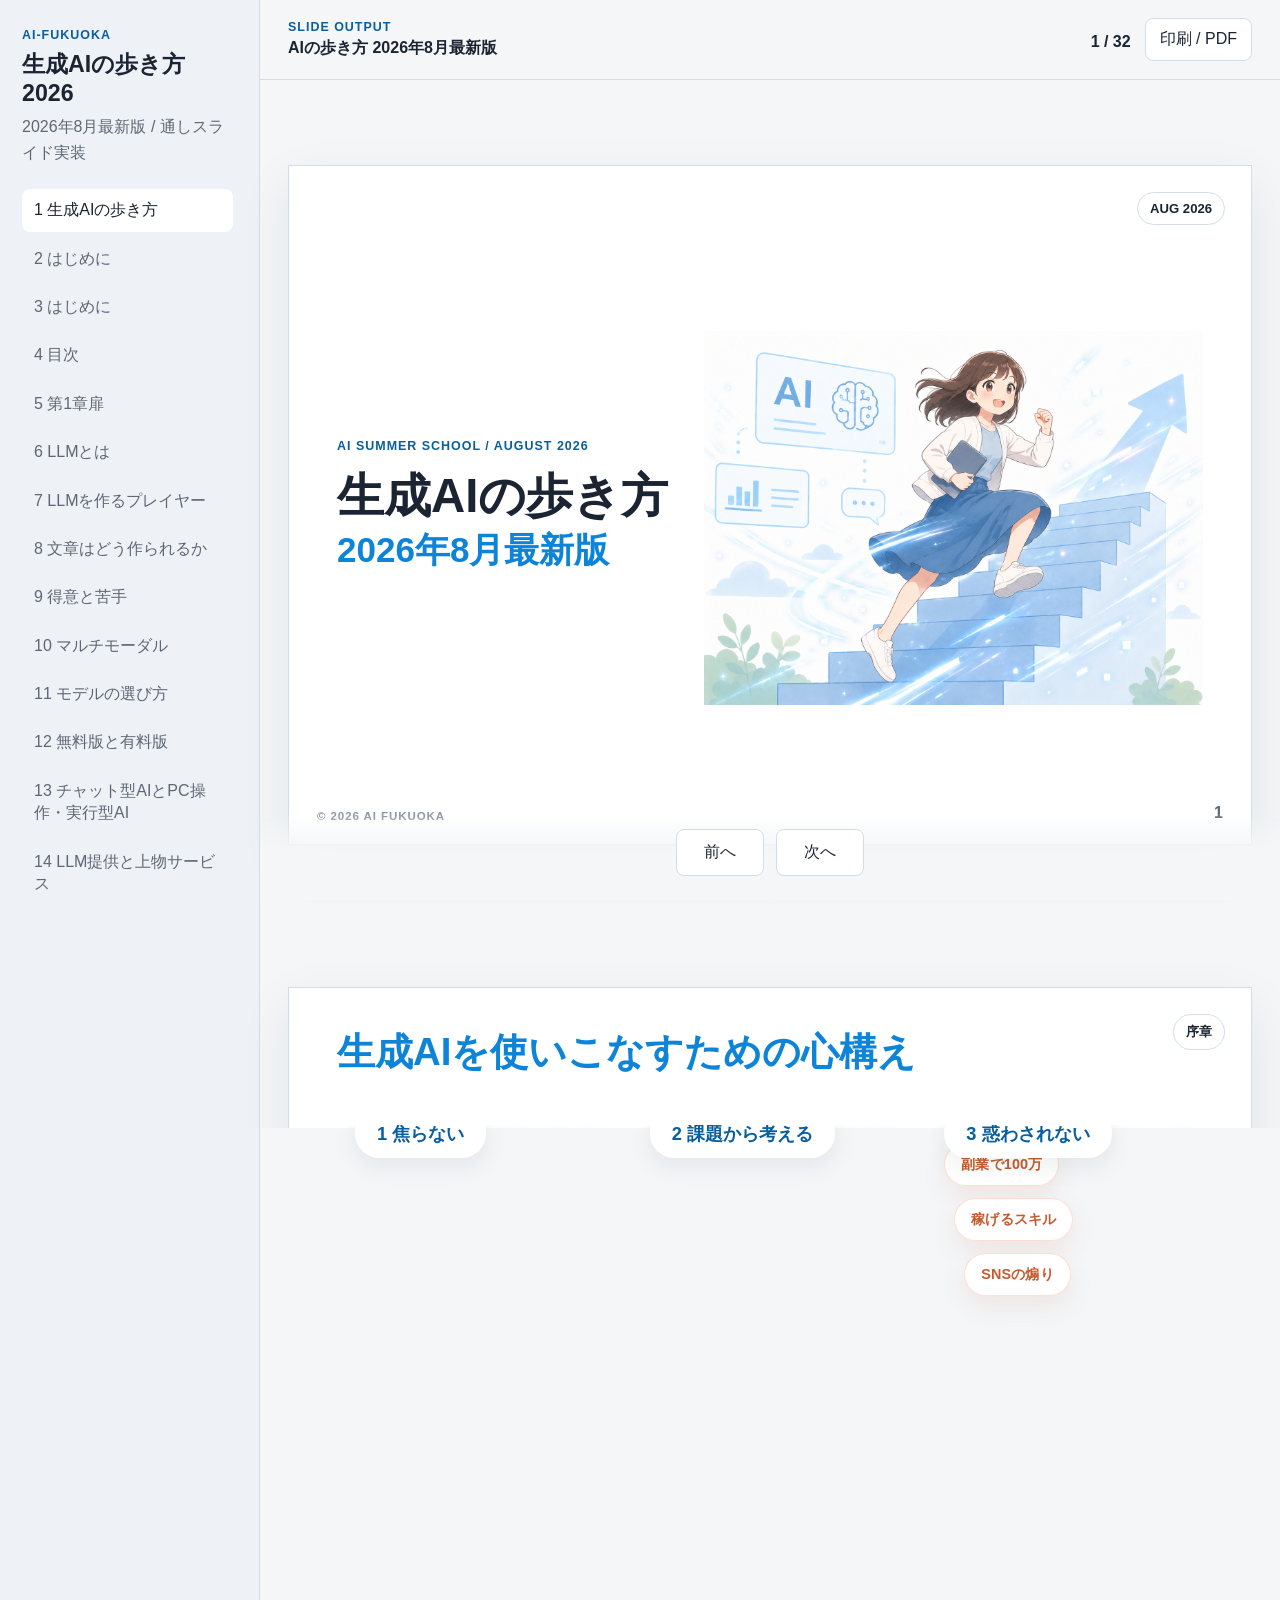
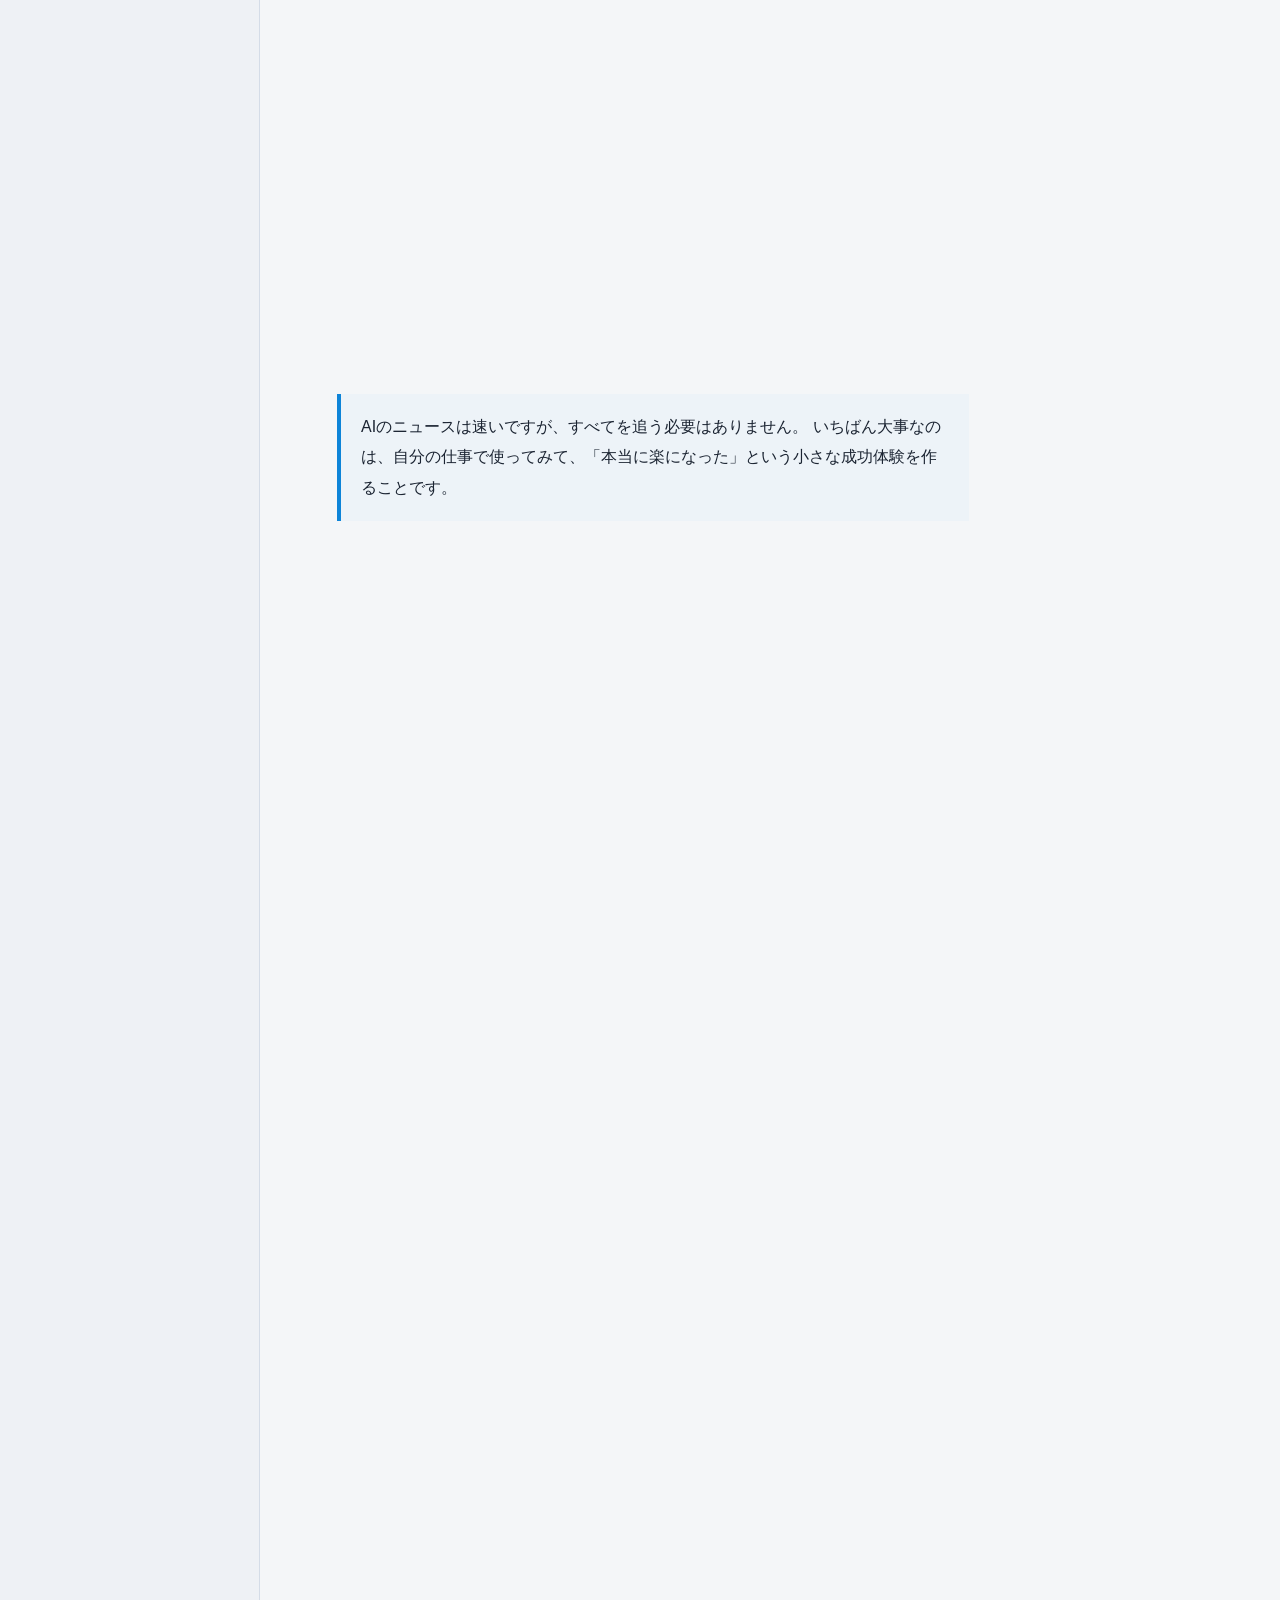
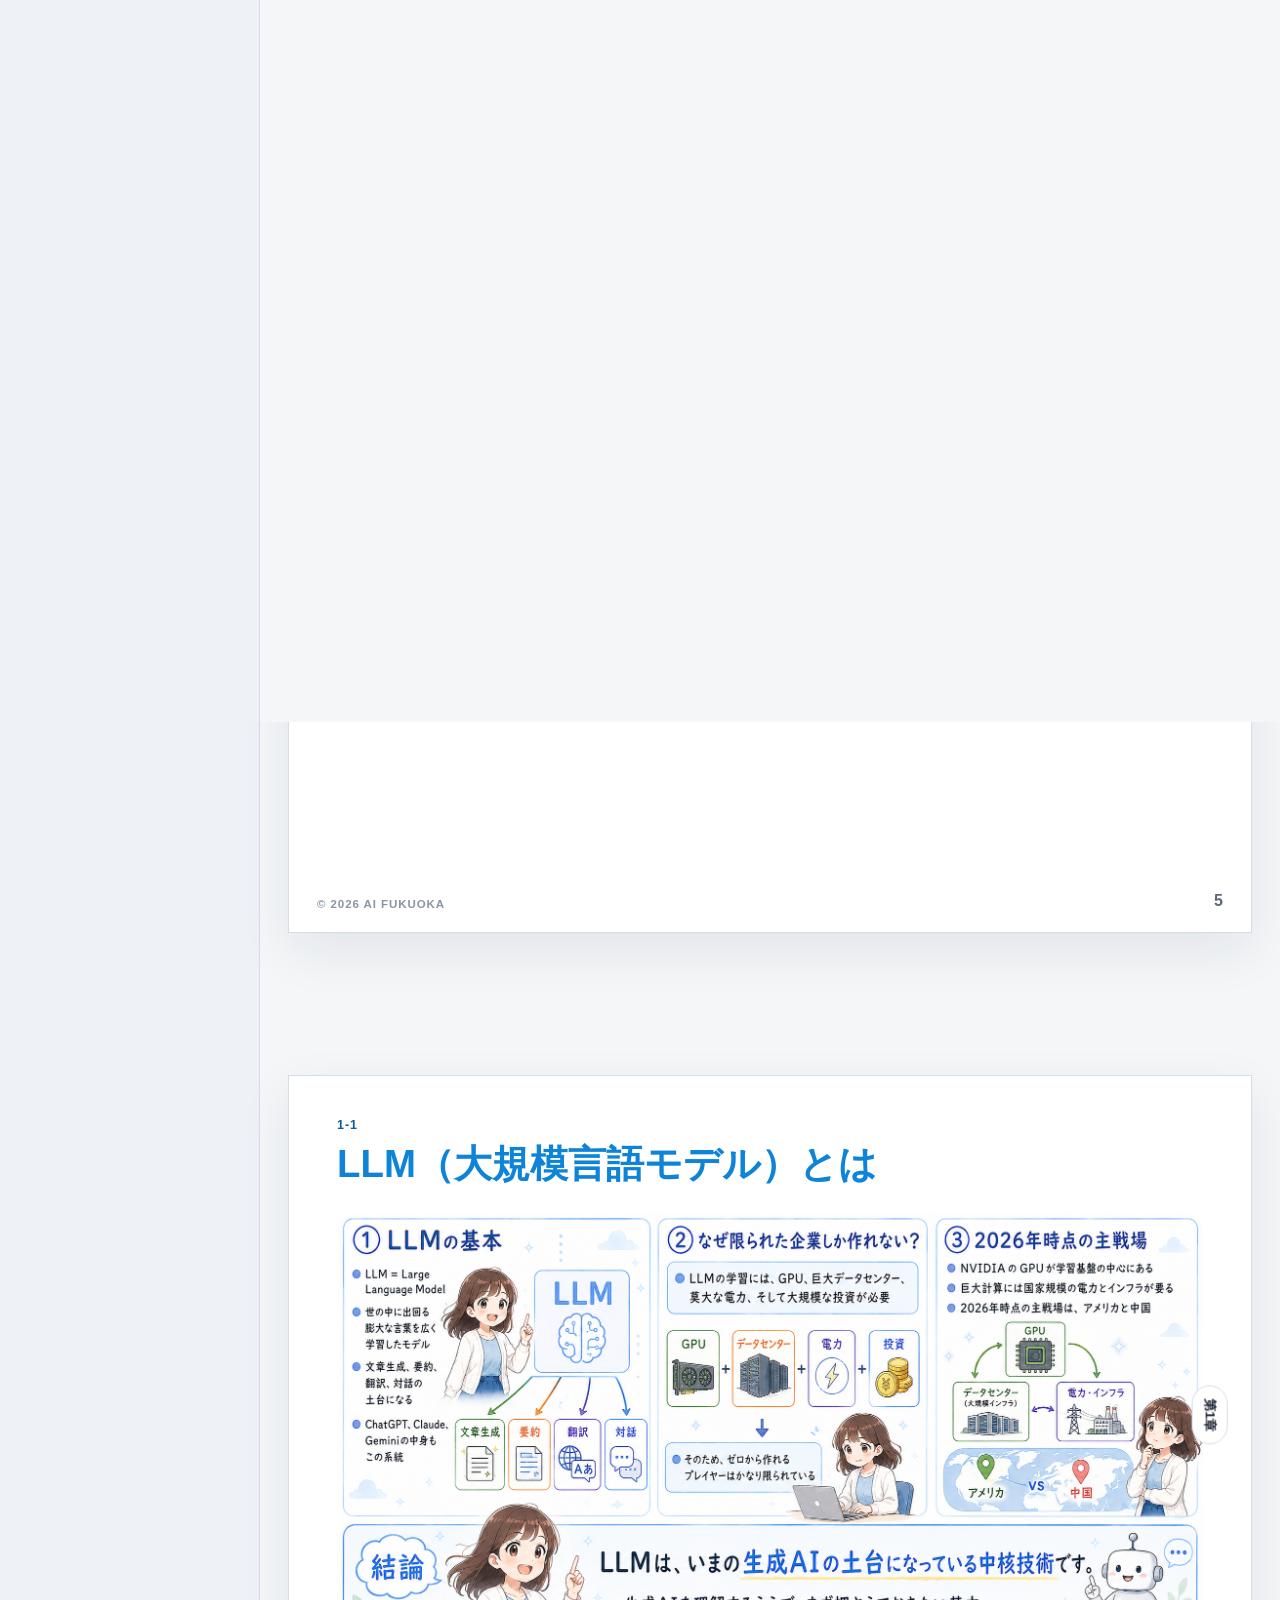
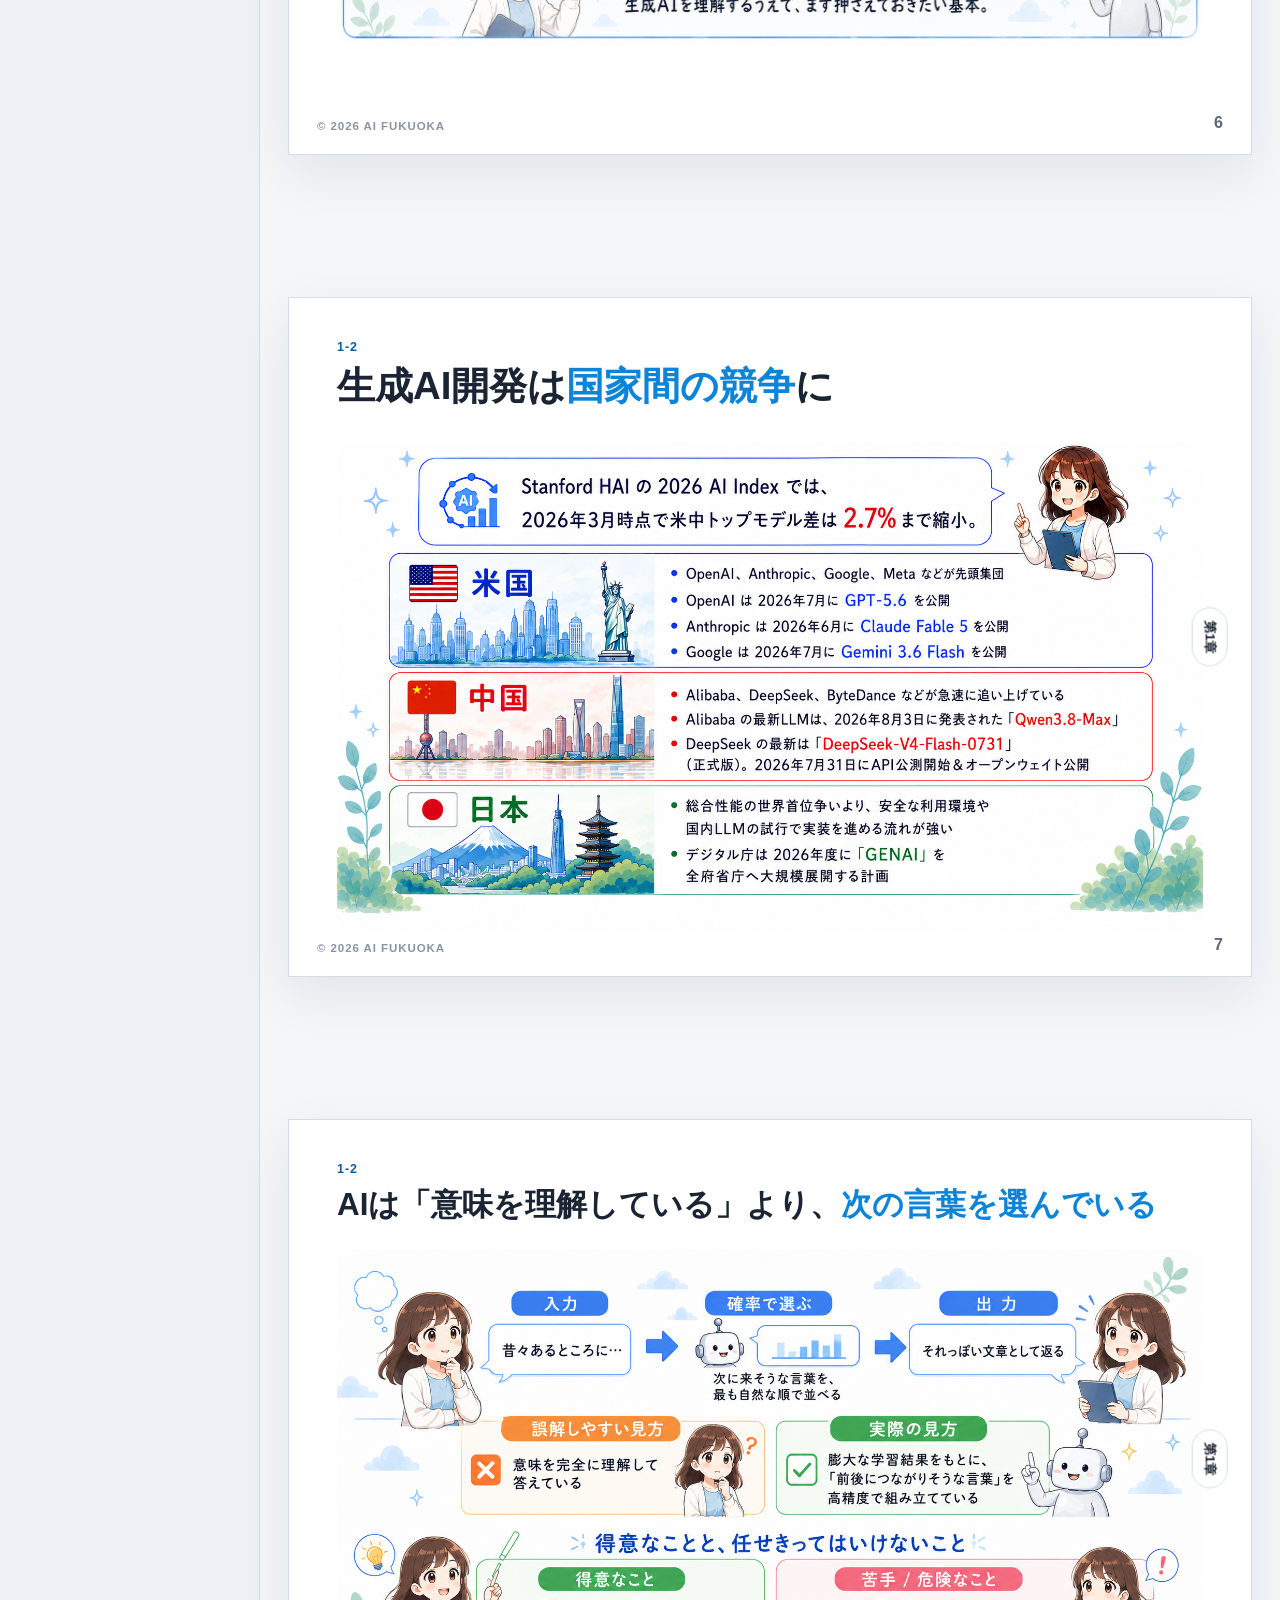
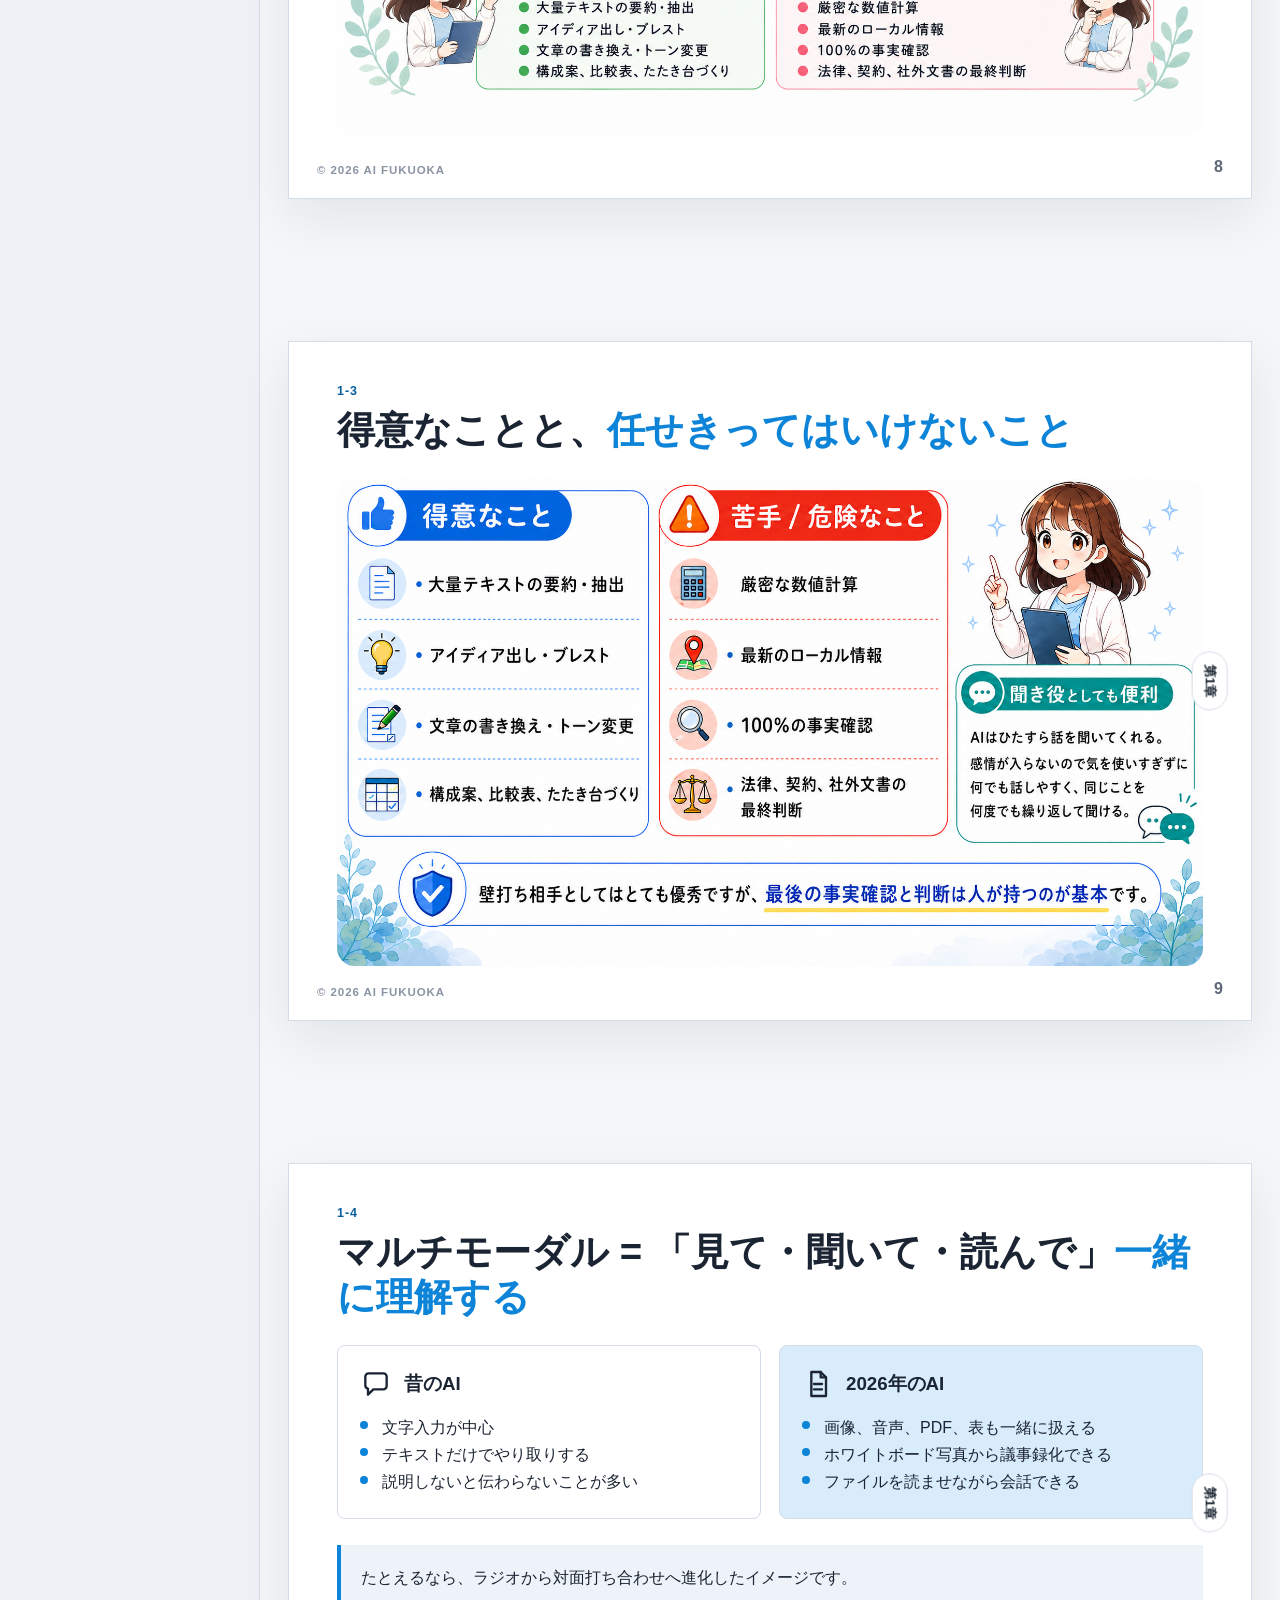
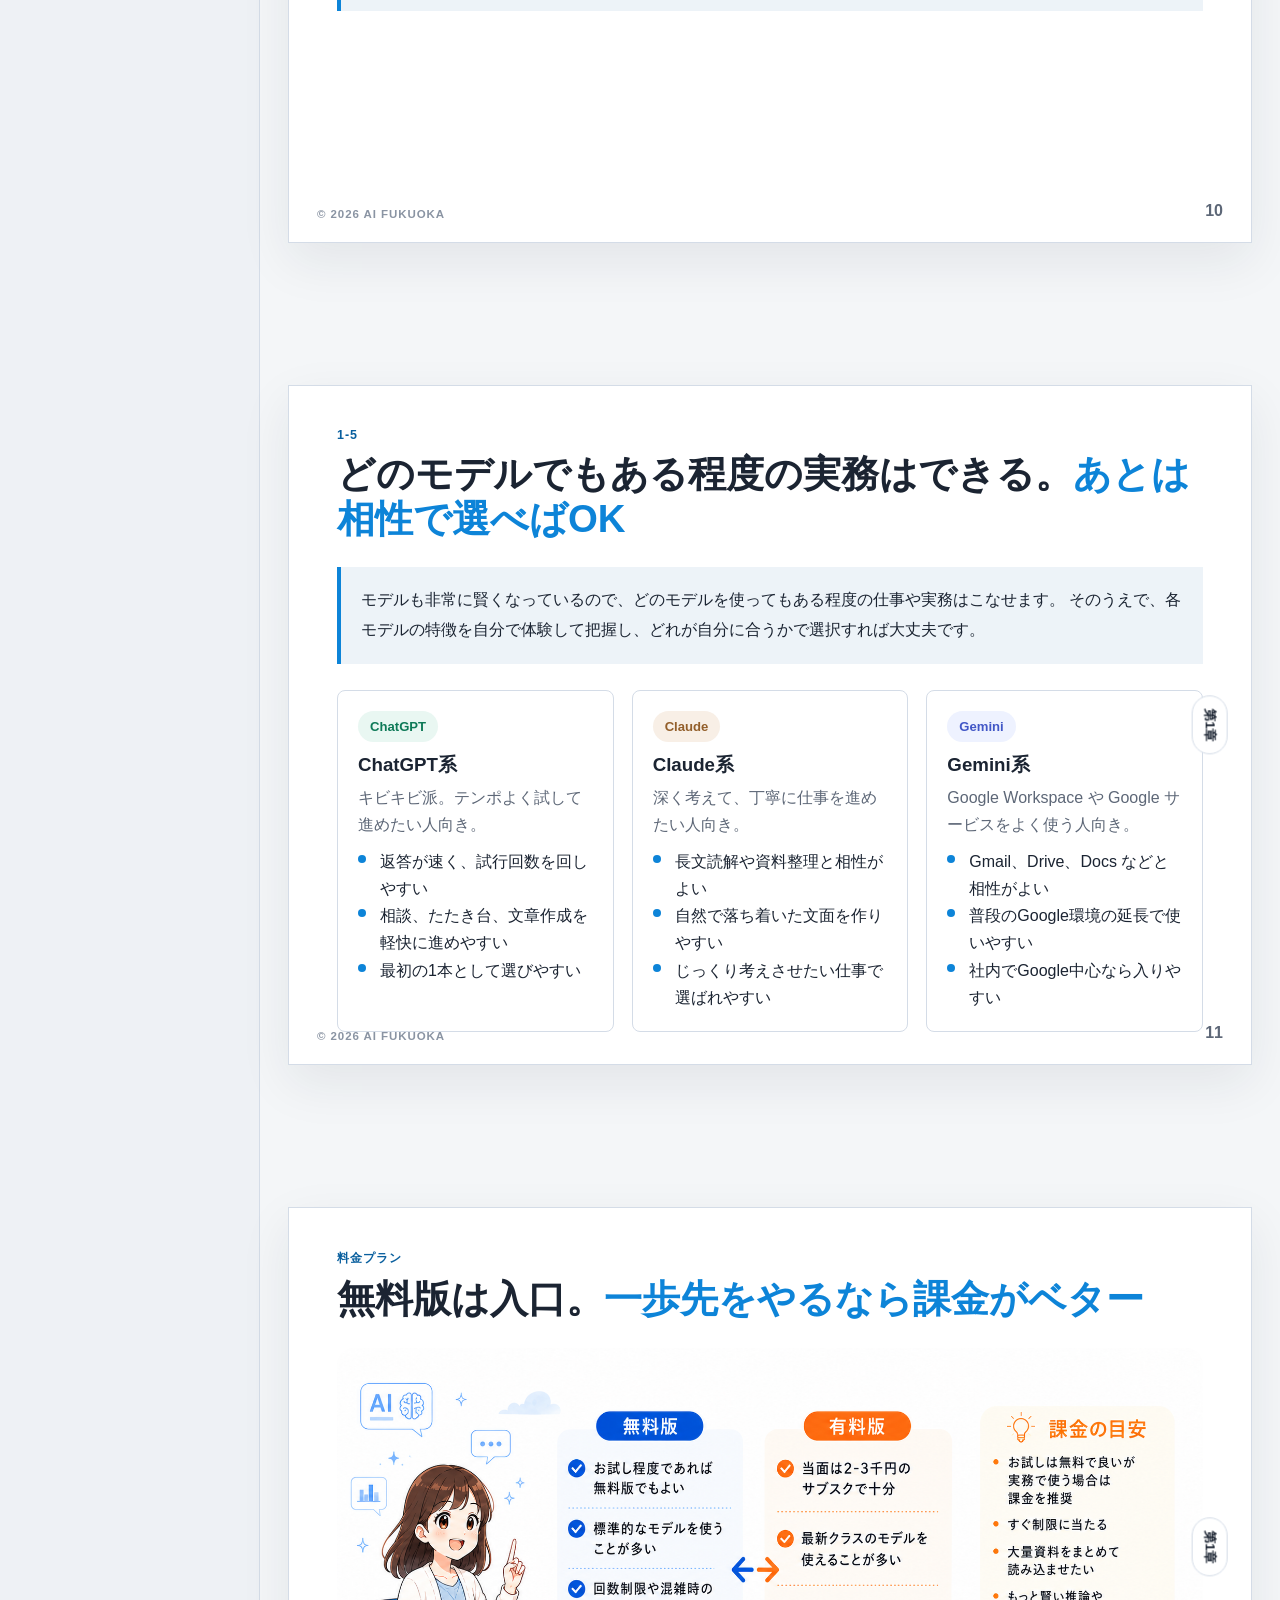
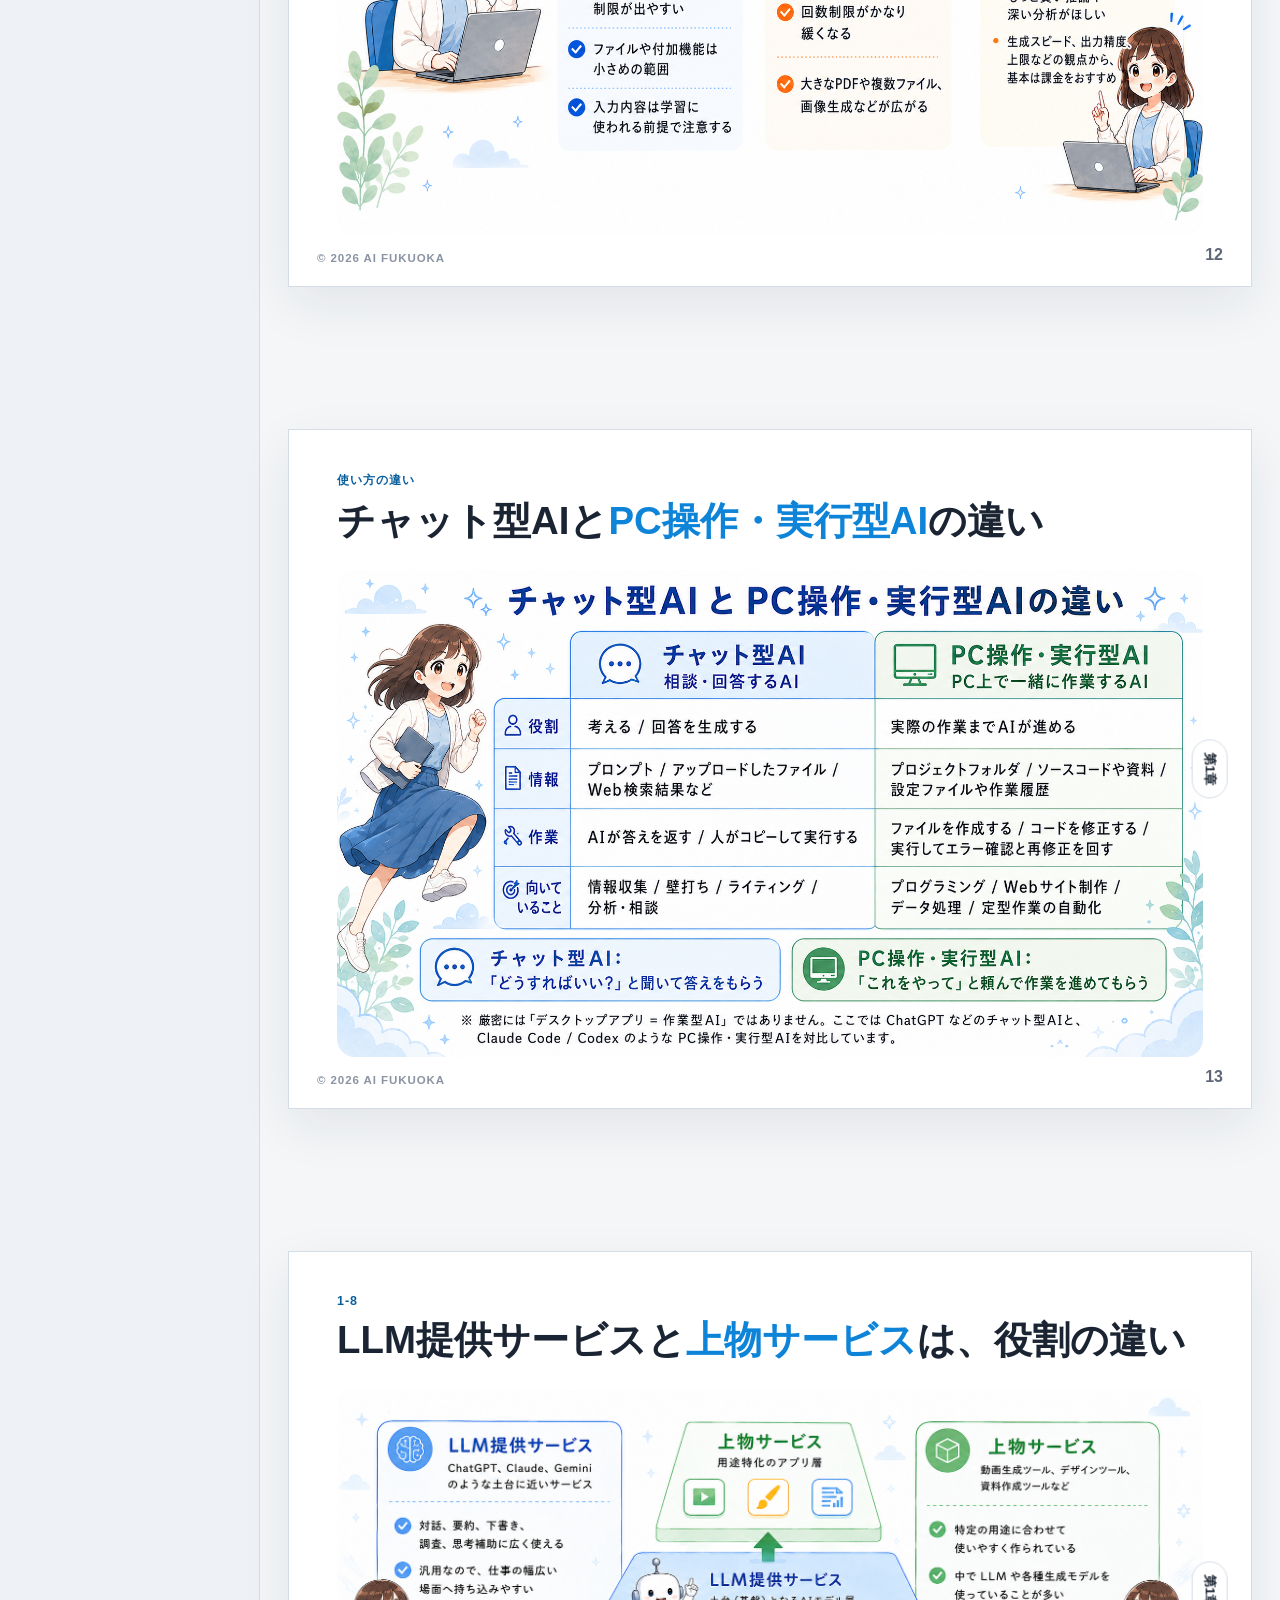
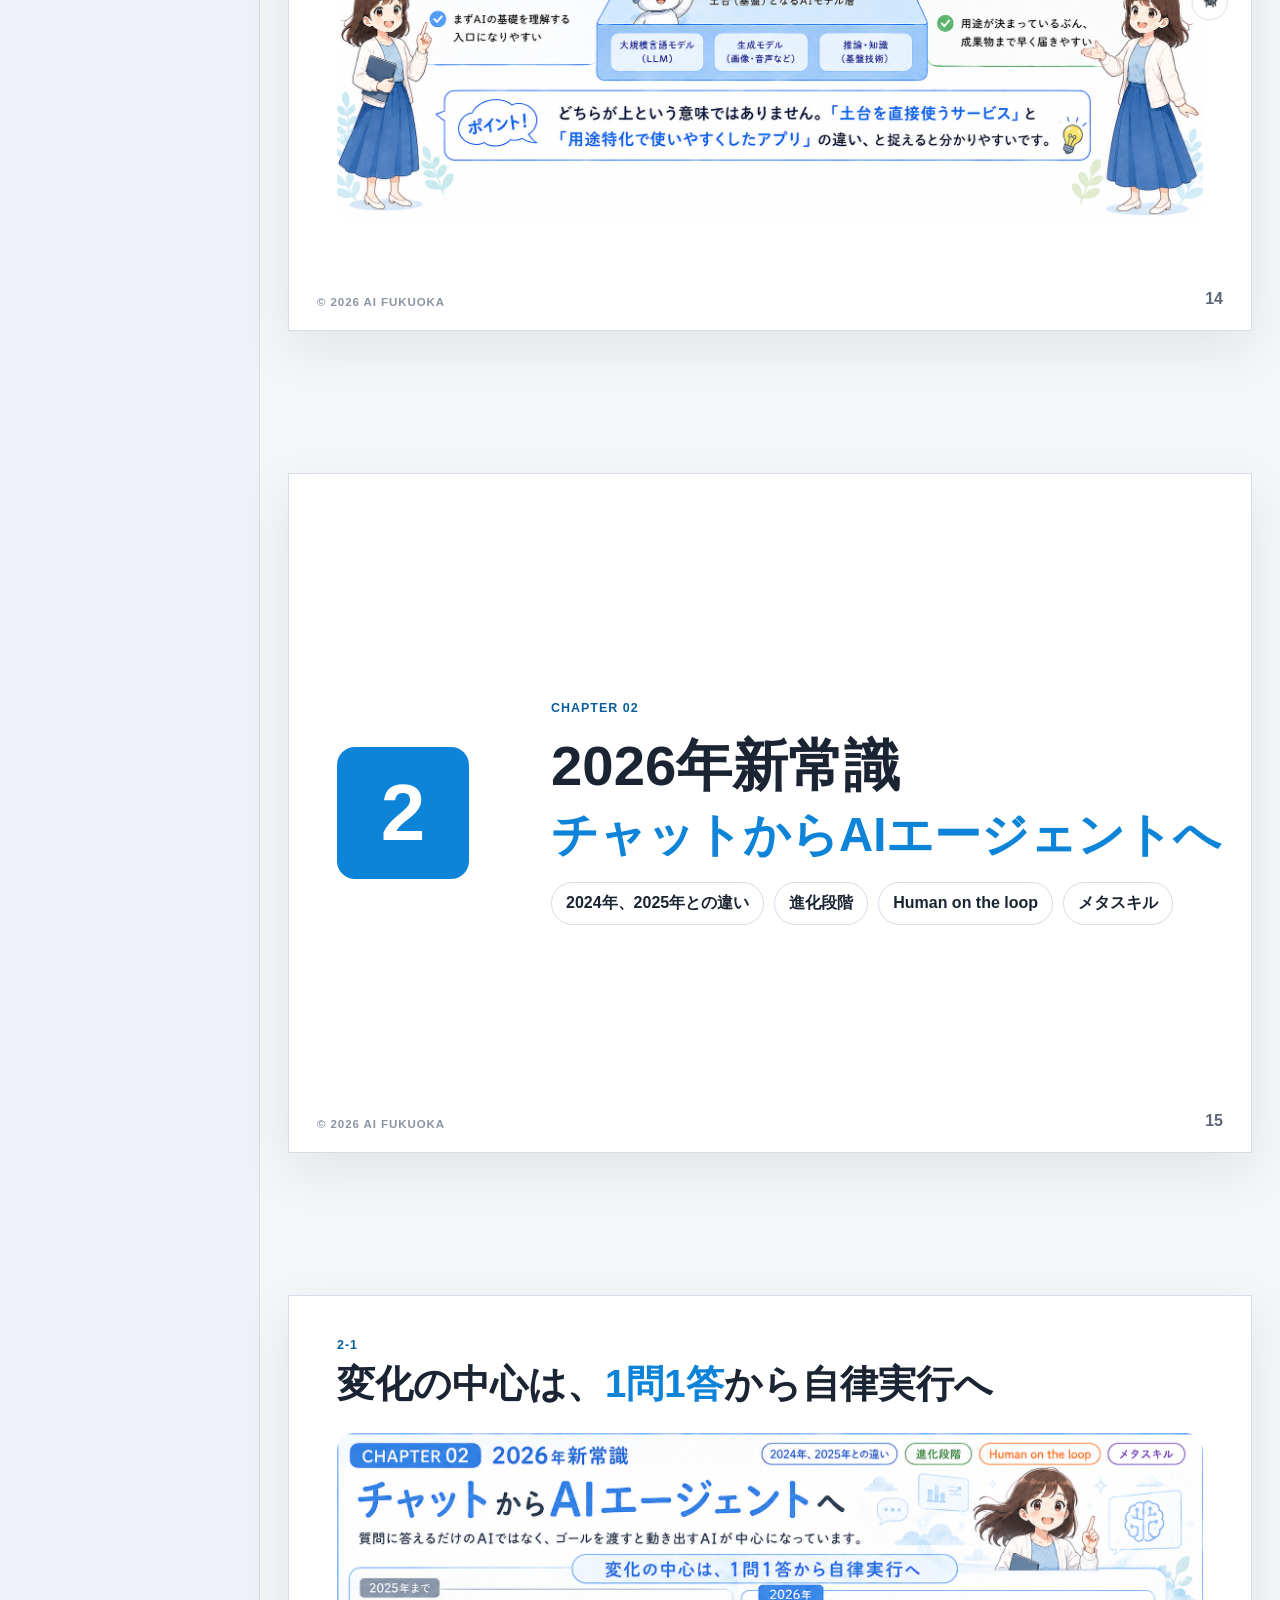
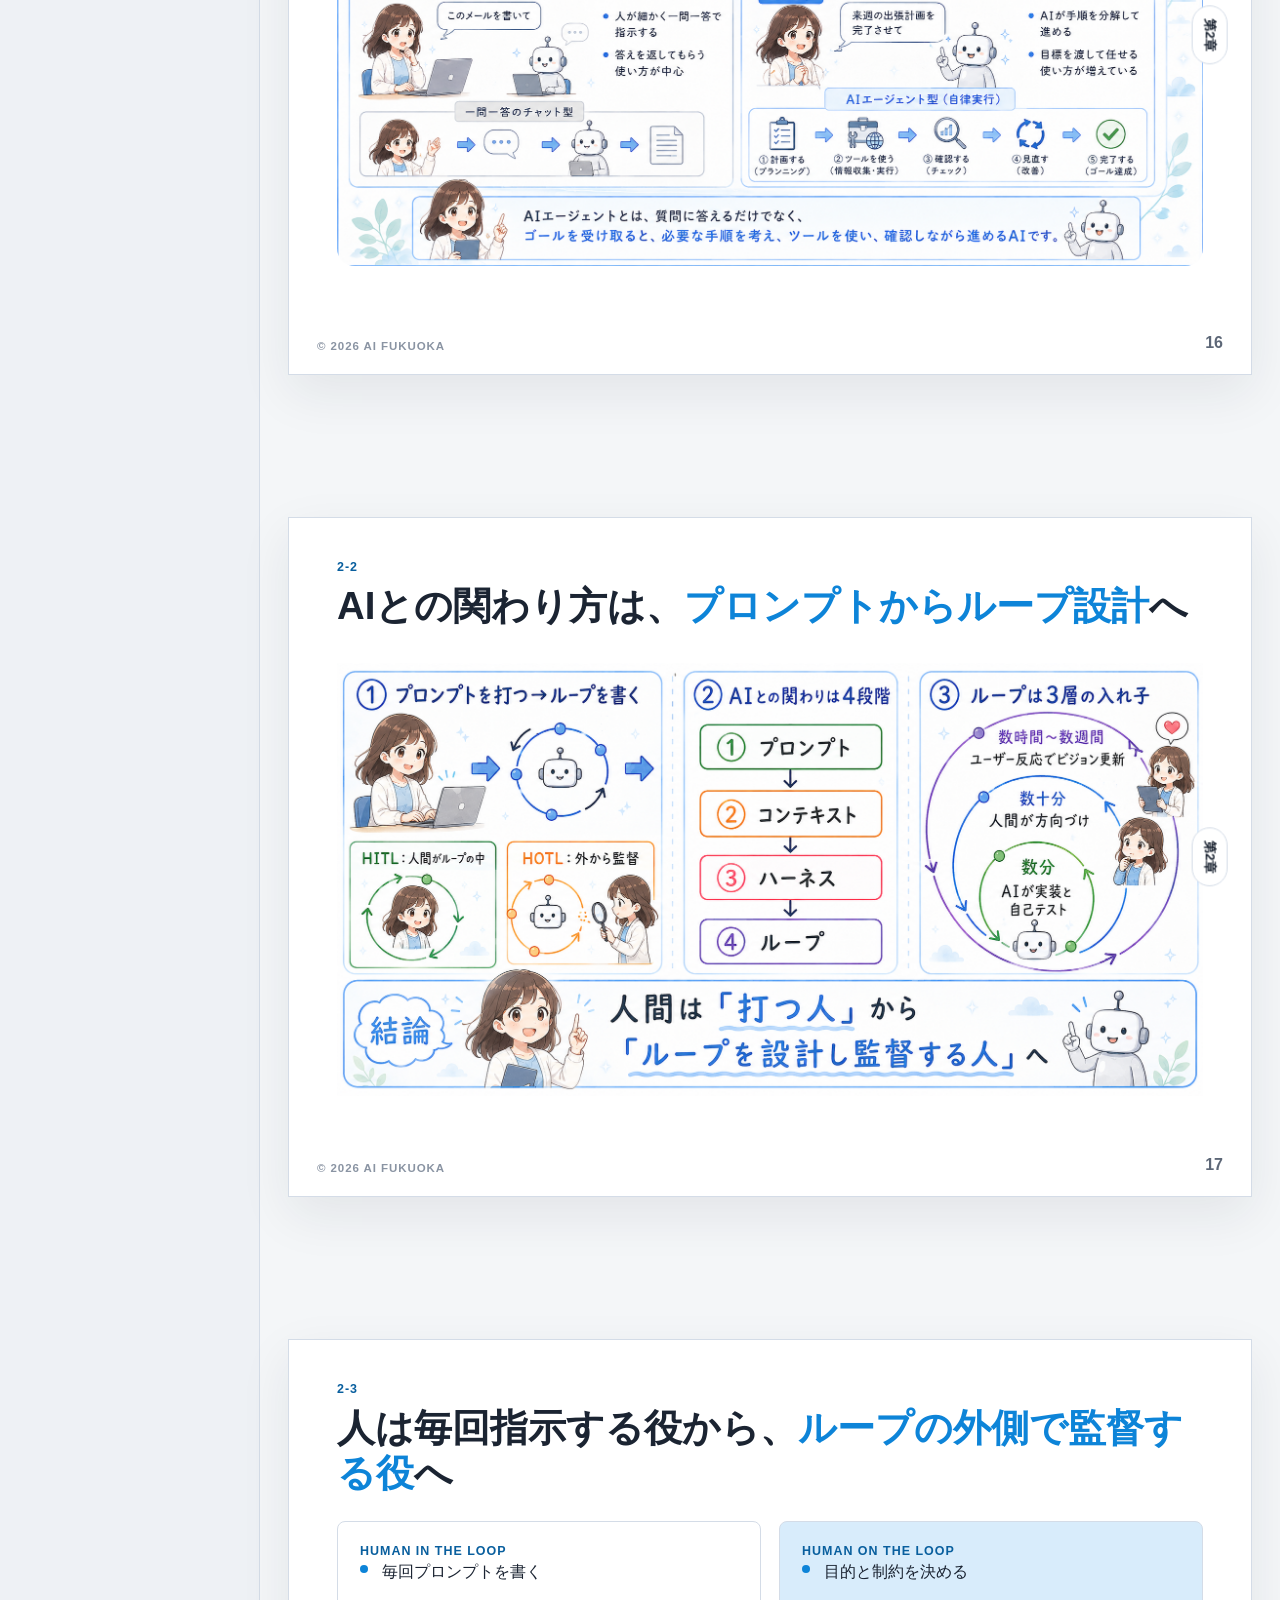
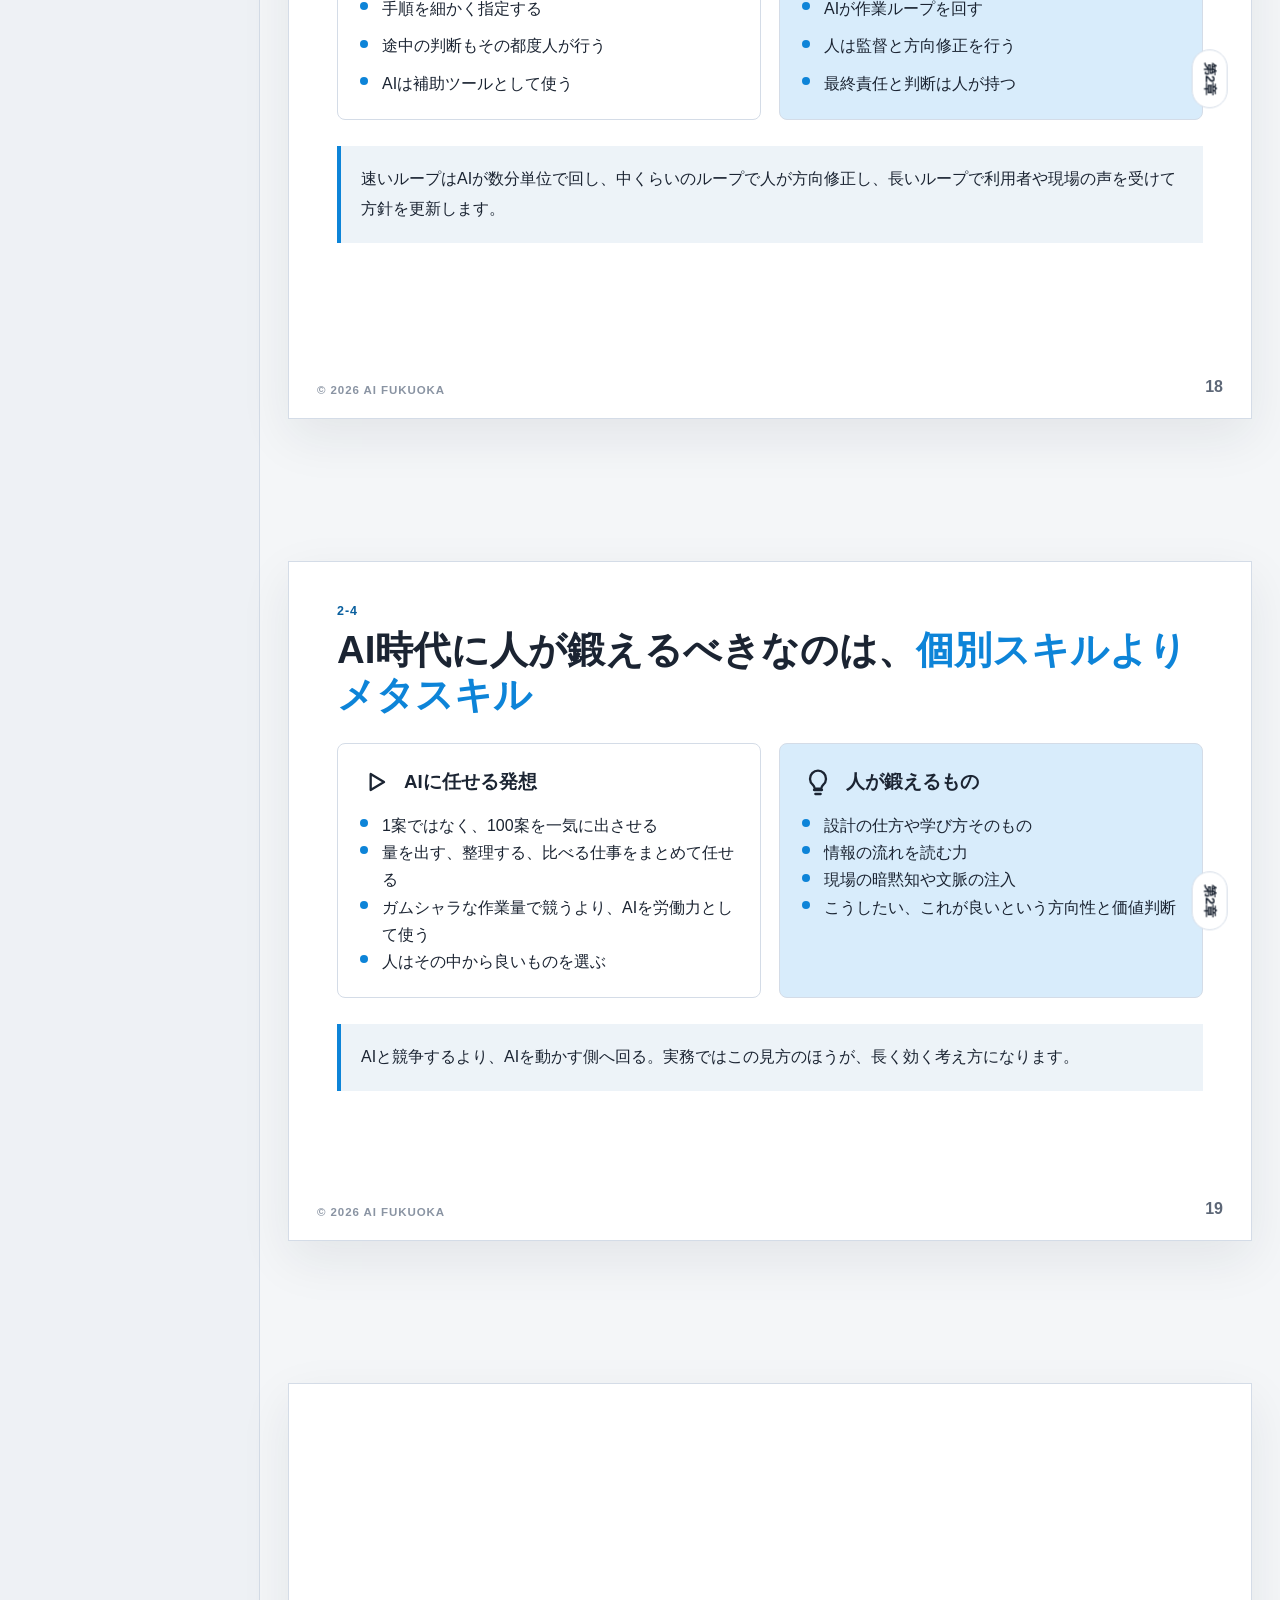
==== commit eb47fcea: "Sync day01 with latest local slides" ====
--- a/day01/index.html
+++ b/day01/index.html
@@ -24,11 +24,11 @@
       <rect x="14" y="4" width="6" height="6"></rect>
       <rect x="4" y="14" width="6" height="6"></rect>
       <rect x="14" y="14" width="6" height="6"></rect>AIとの関わり方は、プロンプトからループ設計へ進化している
-    </symbol>
+    </sすらymbol>
     <symbol id="icon-check" viewBox="0 0 24 24">
       <path d="M5 12.5 10 17l9-10"></path>
     </symbol>
-    <symbol id="icon-search" viewBox="0 0 24 24">
+ スライド   <symbol id="icon-search" viewBox="0 0 24 24">
       <circle cx="11" cy="11"
        r="6"></circle>
       <path d="m20 20-4.2-4.2"></path>さい
@@ -63,7 +63,7 @@
         <nav class="toc">
           <a class="toc__link" href="#slide-1">1 生成AIの歩き方</a>
           <a class="toc__link" href="#slide-2">2 はじめに</a>
-          <a class="toc__link" href="#slide-3">3 初めに</a>
+          <a class="toc__link" href="#slide-3">3 はじめに</a>
           <a class="toc__link" href="#slide-4">4 目次</a>
           <a class="toc__link" href="#slide-5">5 第1章扉</a>
           <a class="toc__link" href="#slide-6">6 LLMとは</a>
@@ -116,10 +116,10 @@
             <div class="hero-grid">
               <div class="hero-copy">
                 <p class="eyebrow">AI SUMMER SCHOOL / AUGUST 2026</p>
-                <h2 class="title title--hero">生成AIの歩き方<br><span class="accent hero-subtitle">2026年8月最新版</span></h2>
-              </div>
-
-              <figure class="art-panel art-panel--cover">
+                <h2 class="title title--hero">生成AIの歩き方 <span class="accent hero-subtitle">2026年8月最新版</span></h2>
+              </div>
+
+              <figure class="art-panel art-panel--cover art-panel--cover-offset">
                 <img
                   class="slide-illustration slide-illustration--cover"
                   src="./images/new-cover.png"
@@ -173,7 +173,7 @@
           </div>
         </section>
 
-        <section class="slide" id="slide-3" data-title="初めに">
+        <section class="slide" id="slide-3" data-title="はじめに">
           <div class="slide__frame">
             <div class="slide__tag">序章</div>
             <div class="slide__main">
@@ -182,8 +182,8 @@
                 <h2 class="title">自分に必要なこと・やりたいことに落とし込んで<span class="accent">経験値を積み上げる</span></h2>
               </div>
 
-              <div class="two-column two-column--wide">
-                <div class="request-output-stack">
+              <div class="two-column two-column--wide two-column--intro">
+                <div class="request-output-stack request-output-stack--intro">
                   <p class="callout">
                     AIのニュースは速いですが、すべてを追う必要はありません。
                     いちばん大事なのは、自分の仕事で使ってみて、「本当に楽になった」という小さな成功体験を作ることです。
@@ -210,7 +210,7 @@
                   <p class="footer-note">1回で完璧を目指すより、少しずつ良くするほうが実務では強いです。</p>
                 </div>
 
-                <div>
+                <div class="intro-visual">
                   <figure class="art-panel art-panel--plain">
                     <img
                       class="slide-illustration slide-illustration--inline"
@@ -319,9 +319,9 @@
                 <h2 class="title">生成AI開発は<span class="accent">国家間の競争</span>に</h2>
               </div>
 
-              <figure class="art-panel art-panel--plain art-panel--message">
+              <figure class="art-panel art-panel--plain art-panel--message art-panel--message-lg">
                 <img
-                  class="slide-illustration slide-illustration--message"
+                  class="slide-illustration slide-illustration--message slide-illustration--message-lg"
                   src="./images/slide-7-ai-dev.png"
                   alt="生成AI開発が国家間競争になっている状況を説明する図"
                 >
@@ -337,7 +337,7 @@
             <div class="slide__main">
               <div class="slide__header">
                 <p class="eyebrow">1-2</p>
-                <h2 class="title">AIは「意味を理解している」より、<span class="accent">次の言葉を選んでいる</span></h2>
+                <h2 class="title title--slide-8">AIは「意味を理解している」より、<span class="accent">次の言葉を選んでいる</span></h2>
               </div>
 
               <figure class="art-panel art-panel--plain art-panel--message">
@@ -356,9 +356,14 @@
           <div class="slide__frame">
             <div class="side-pill">第1章</div>
             <div class="slide__main">
-              <figure class="art-panel art-panel--plain art-panel--message">
+              <div class="slide__header">
+                <p class="eyebrow">1-3</p>
+                <h2 class="title">得意なことと、<span class="accent">任せきってはいけないこと</span></h2>
+              </div>
+
+              <figure class="art-panel art-panel--plain art-panel--message art-panel--message-up">
                 <img
-                  class="slide-illustration slide-illustration--message"
+                  class="slide-illustration slide-illustration--message slide-illustration--message-up"
                   src="./images/slide-9-ai-tokui.png"
                   alt="AIの得意なことや、壁打ち相手としての使いやすさを表したイラスト"
                 >
@@ -473,7 +478,7 @@
             <div class="slide__main">
               <div class="slide__header">
                 <p class="eyebrow">料金プラン</p>
-                <h2 class="title">無料版は入口。<span class="accent">一歩先をやるなら課金が必要になりやすい</span></h2>
+                <h2 class="title">無料版は入口。<span class="accent">一歩先をやるなら課金がベター</span></h2>
               </div>
 
               <figure class="art-panel art-panel--plain art-panel--message">
@@ -515,7 +520,7 @@
             <div class="slide__main">
               <div class="slide__header">
                 <p class="eyebrow">1-8</p>
-                <h2 class="title">LLM提供サービスと<span class="accent">上物サービス</span>は、役割の層が違う</h2>
+                <h2 class="title">LLM提供サービスと<span class="accent">上物サービス</span>は、役割の違い</h2>
               </div>
 
               <figure class="art-panel art-panel--plain art-panel--message">
--- a/day01/styles.css
+++ b/day01/styles.css
@@ -277,7 +277,7 @@
 }
 
 .title--hero {
-  font-size: clamp(2.6rem, 4.4vw, 4.6rem);
+  font-size: clamp(2.15rem, 3.7vw, 3.8rem);
   line-height: 1.05;
 }
 
@@ -289,6 +289,11 @@
 
 .title--chapter {
   font-size: clamp(2.7rem, 4.4vw, 4.4rem);
+}
+
+.title--slide-8 {
+  font-size: clamp(1.75rem, 2.45vw, 2.45rem);
+  line-height: 1.18;
 }
 
 .chapter-accent--single-line {
@@ -367,8 +372,8 @@
 .hero-grid {
   height: 100%;
   display: grid;
-  grid-template-columns: 1.05fr 1fr;
-  gap: 32px;
+  grid-template-columns: 0.82fr 1.18fr;
+  gap: 20px;
   align-items: center;
 }
 
@@ -391,6 +396,10 @@
   background: transparent;
 }
 
+.art-panel--cover-offset {
+  margin-top: 26px;
+}
+
 .art-panel--plain {
   padding: 0;
   border: none;
@@ -423,6 +432,15 @@
   height: 100%;
 }
 
+.art-panel--message-lg {
+  padding-top: 8px;
+}
+
+.art-panel--message-up {
+  align-items: flex-start;
+  padding-top: 0;
+}
+
 .slide-illustration {
   display: block;
   width: 100%;
@@ -466,9 +484,18 @@
 }
 
 .slide-illustration--message {
-  max-height: 640px;
+  max-height: 610px;
   object-fit: contain;
   border-radius: 18px;
+}
+
+.slide-illustration--message-lg {
+  max-height: 660px;
+  border-radius: 12px;
+}
+
+.slide-illustration--message-up {
+  max-height: 635px;
 }
 
 .mindset-triptych {
@@ -544,14 +571,14 @@
 .mindset-panel__label {
   position: absolute;
   left: 18px;
-  top: -6px;
+  top: -16px;
   margin: 0;
-  padding: 12px 18px;
+  padding: 14px 22px;
   border-radius: 999px;
   background: rgba(255, 255, 255, 0.92);
   color: var(--accent-deep);
   font-weight: 800;
-  font-size: 1.02rem;
+  font-size: 1.14rem;
   line-height: 1.2;
   box-shadow: 0 8px 24px rgba(27, 36, 50, 0.08);
   z-index: 2;
@@ -732,6 +759,11 @@
   align-items: start;
 }
 
+.two-column--intro {
+  grid-template-columns: minmax(0, 1.42fr) minmax(250px, 0.58fr);
+  gap: 18px;
+}
+
 .bullet-list {
   display: grid;
   gap: 10px;
@@ -770,6 +802,16 @@
 .request-output-stack {
   display: grid;
   gap: 14px;
+}
+
+.request-output-stack--intro .callout {
+  margin-right: -34px;
+  position: relative;
+  z-index: 1;
+}
+
+.intro-visual {
+  padding-top: 44px;
 }
 
 .request-output__column {
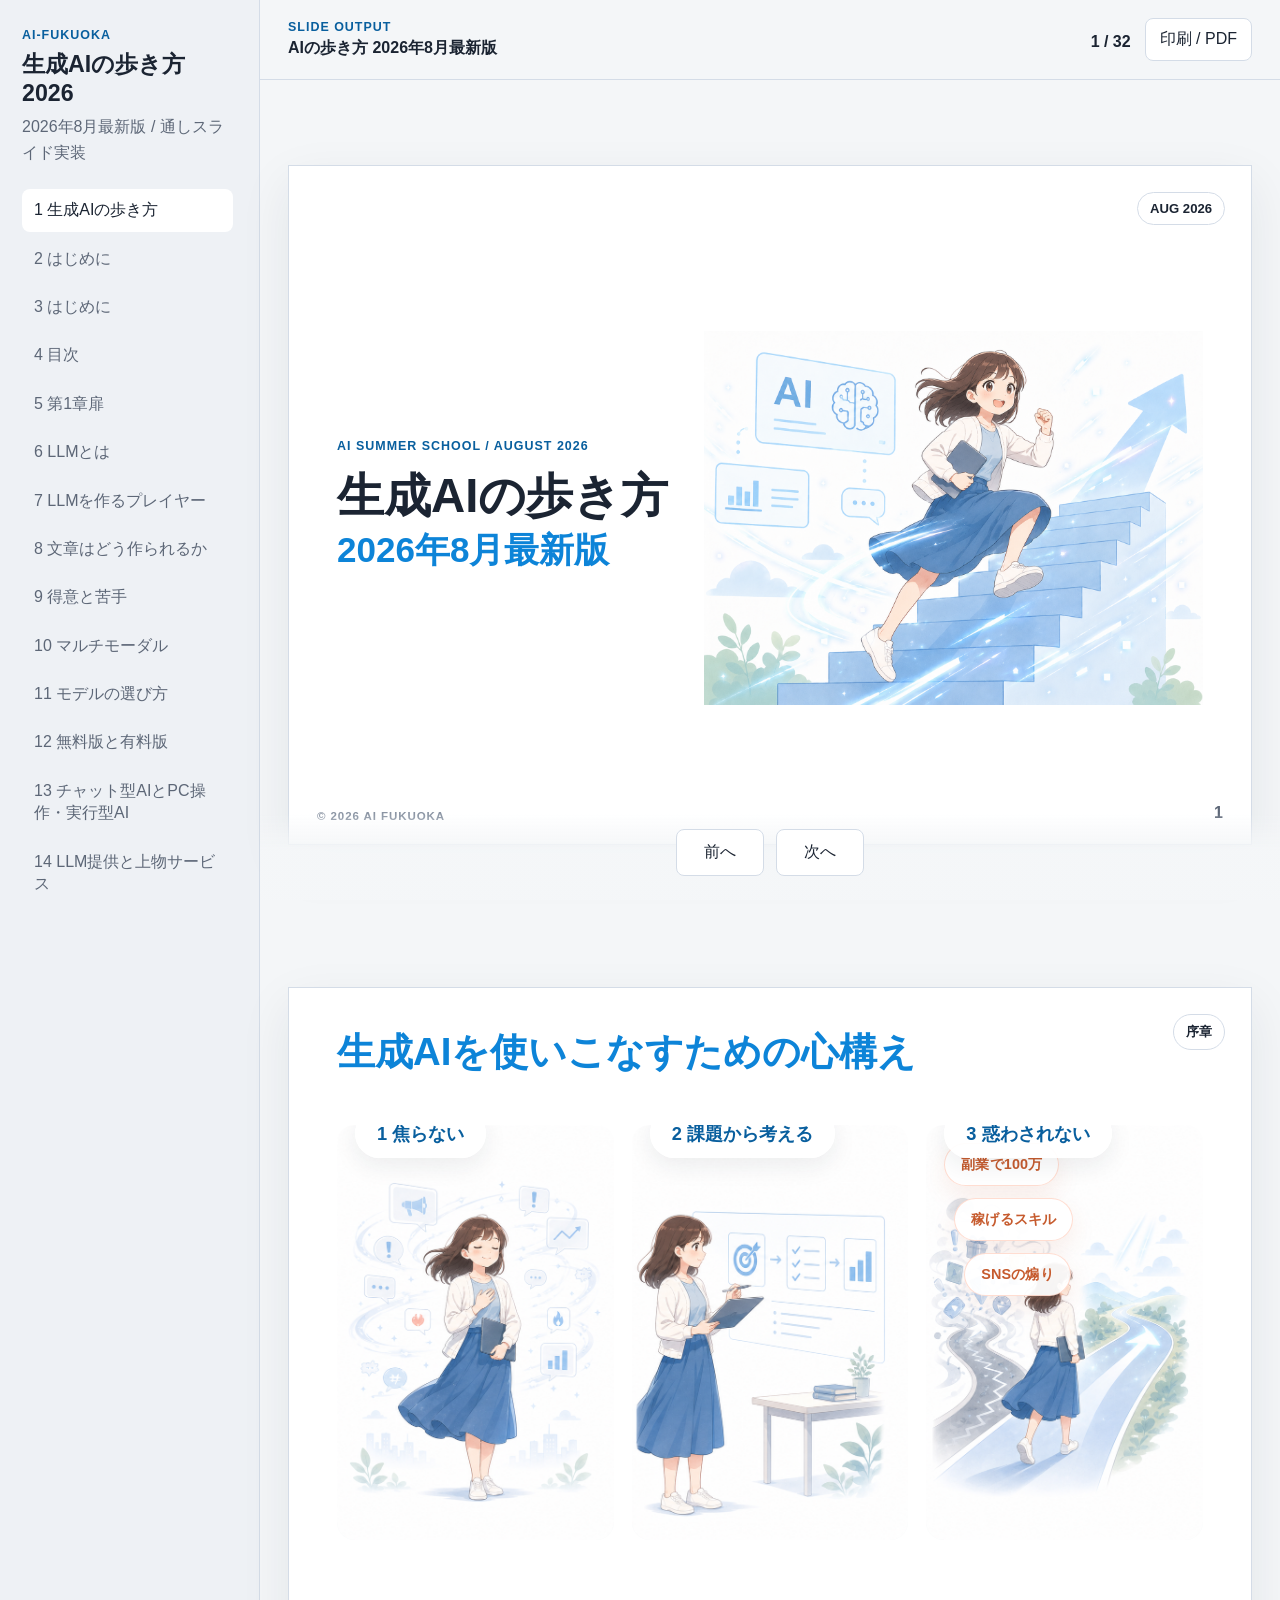
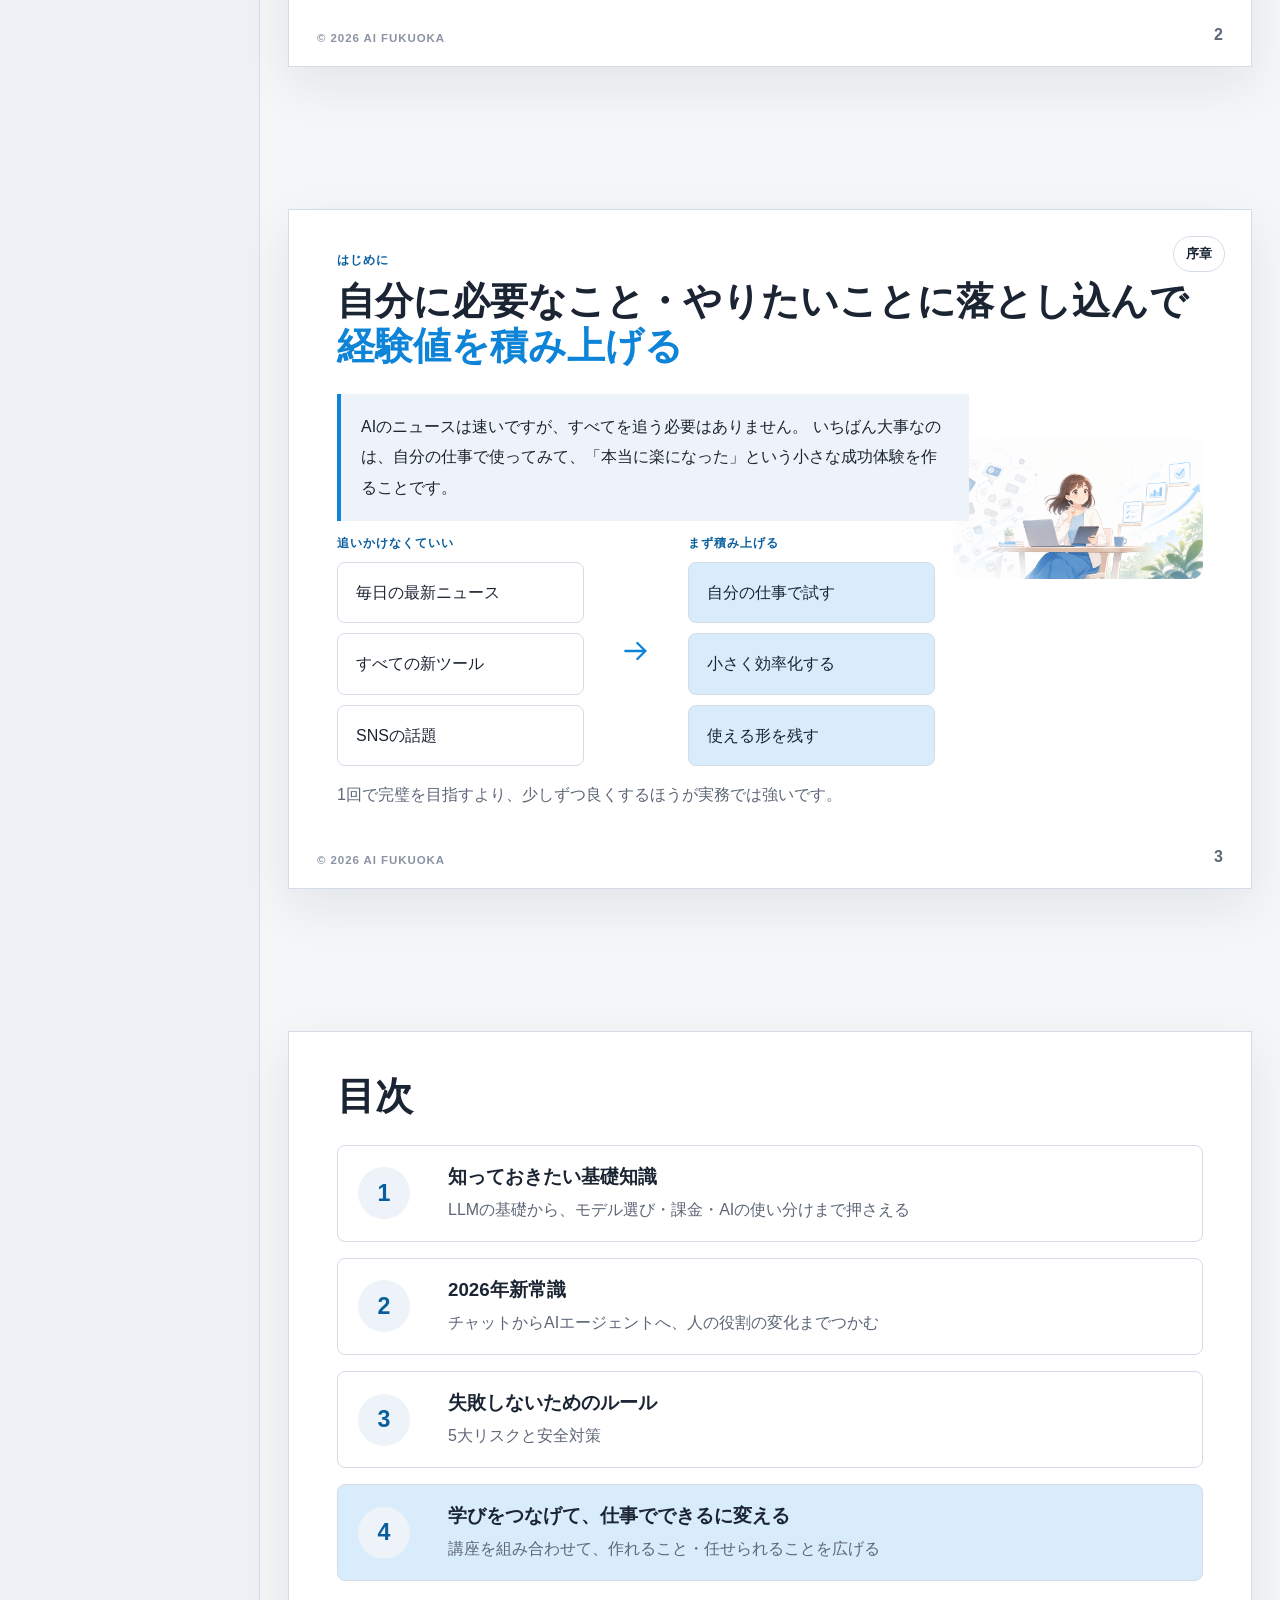
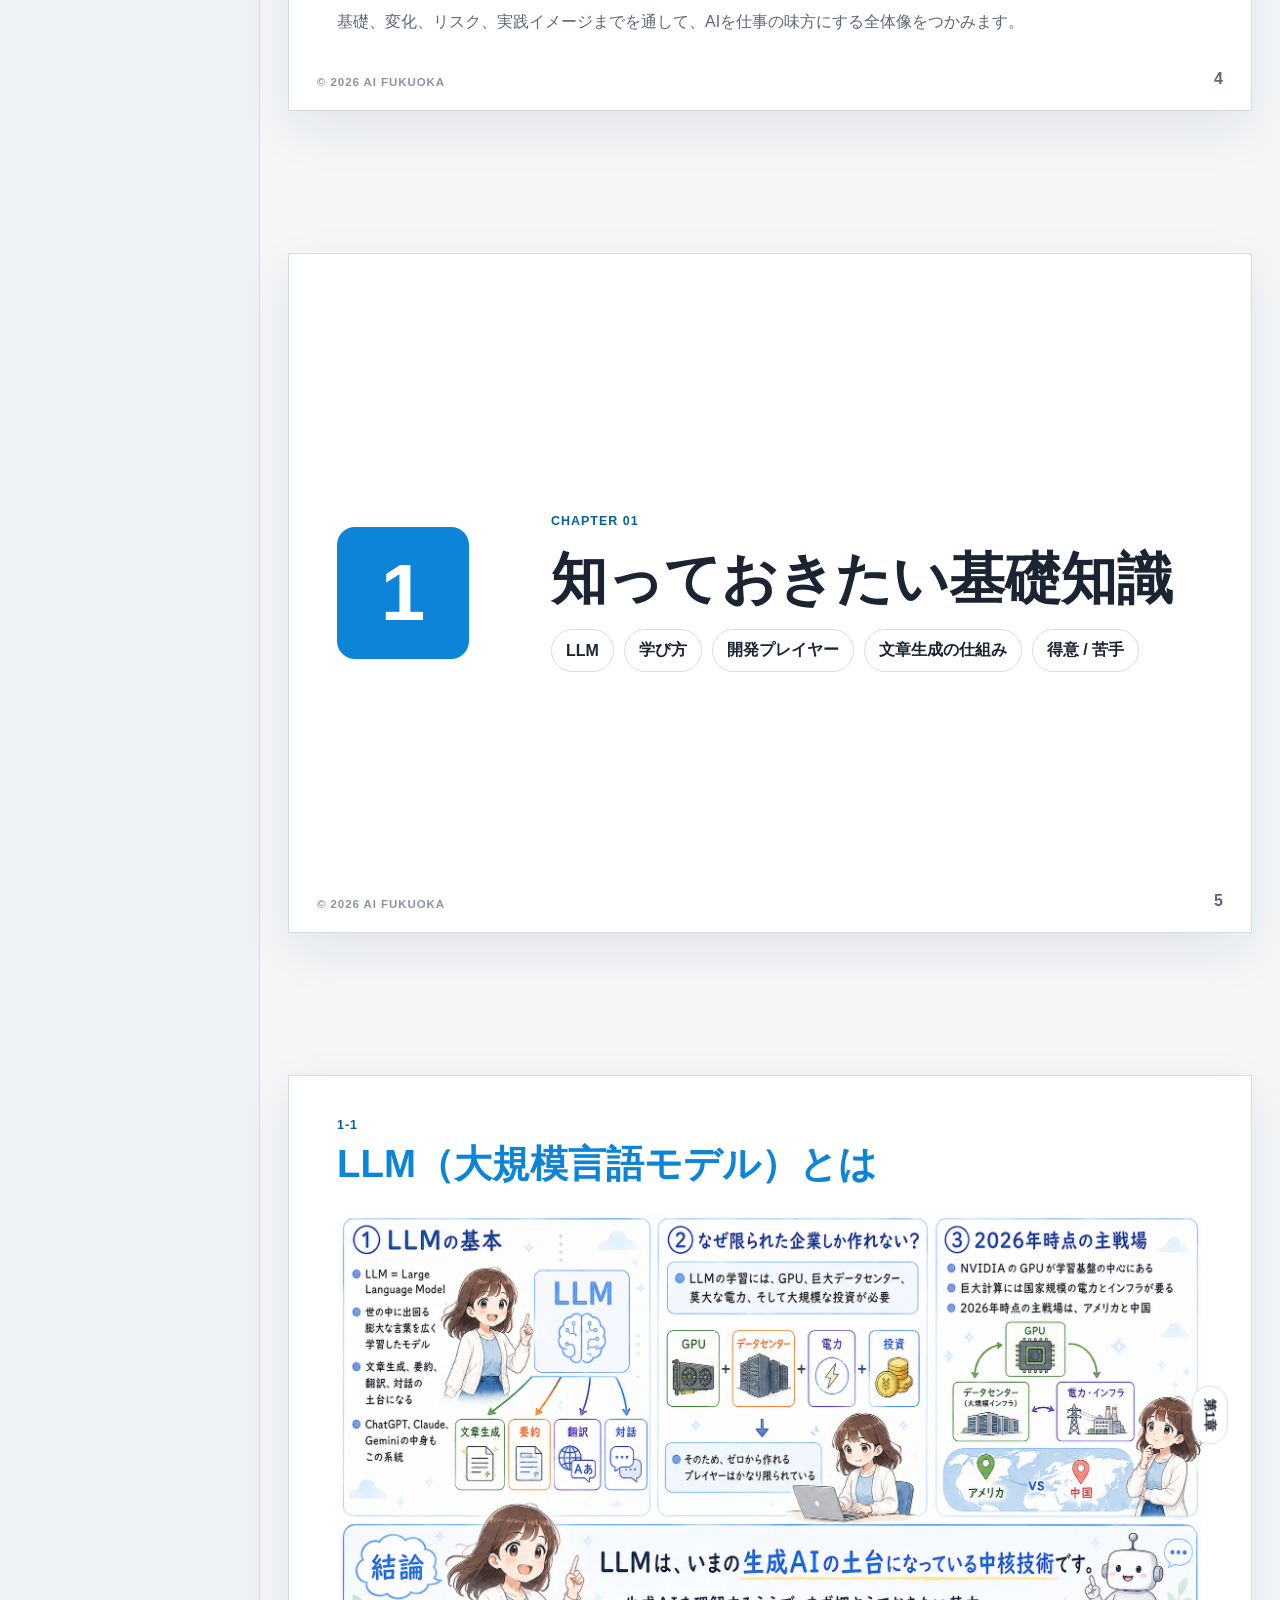
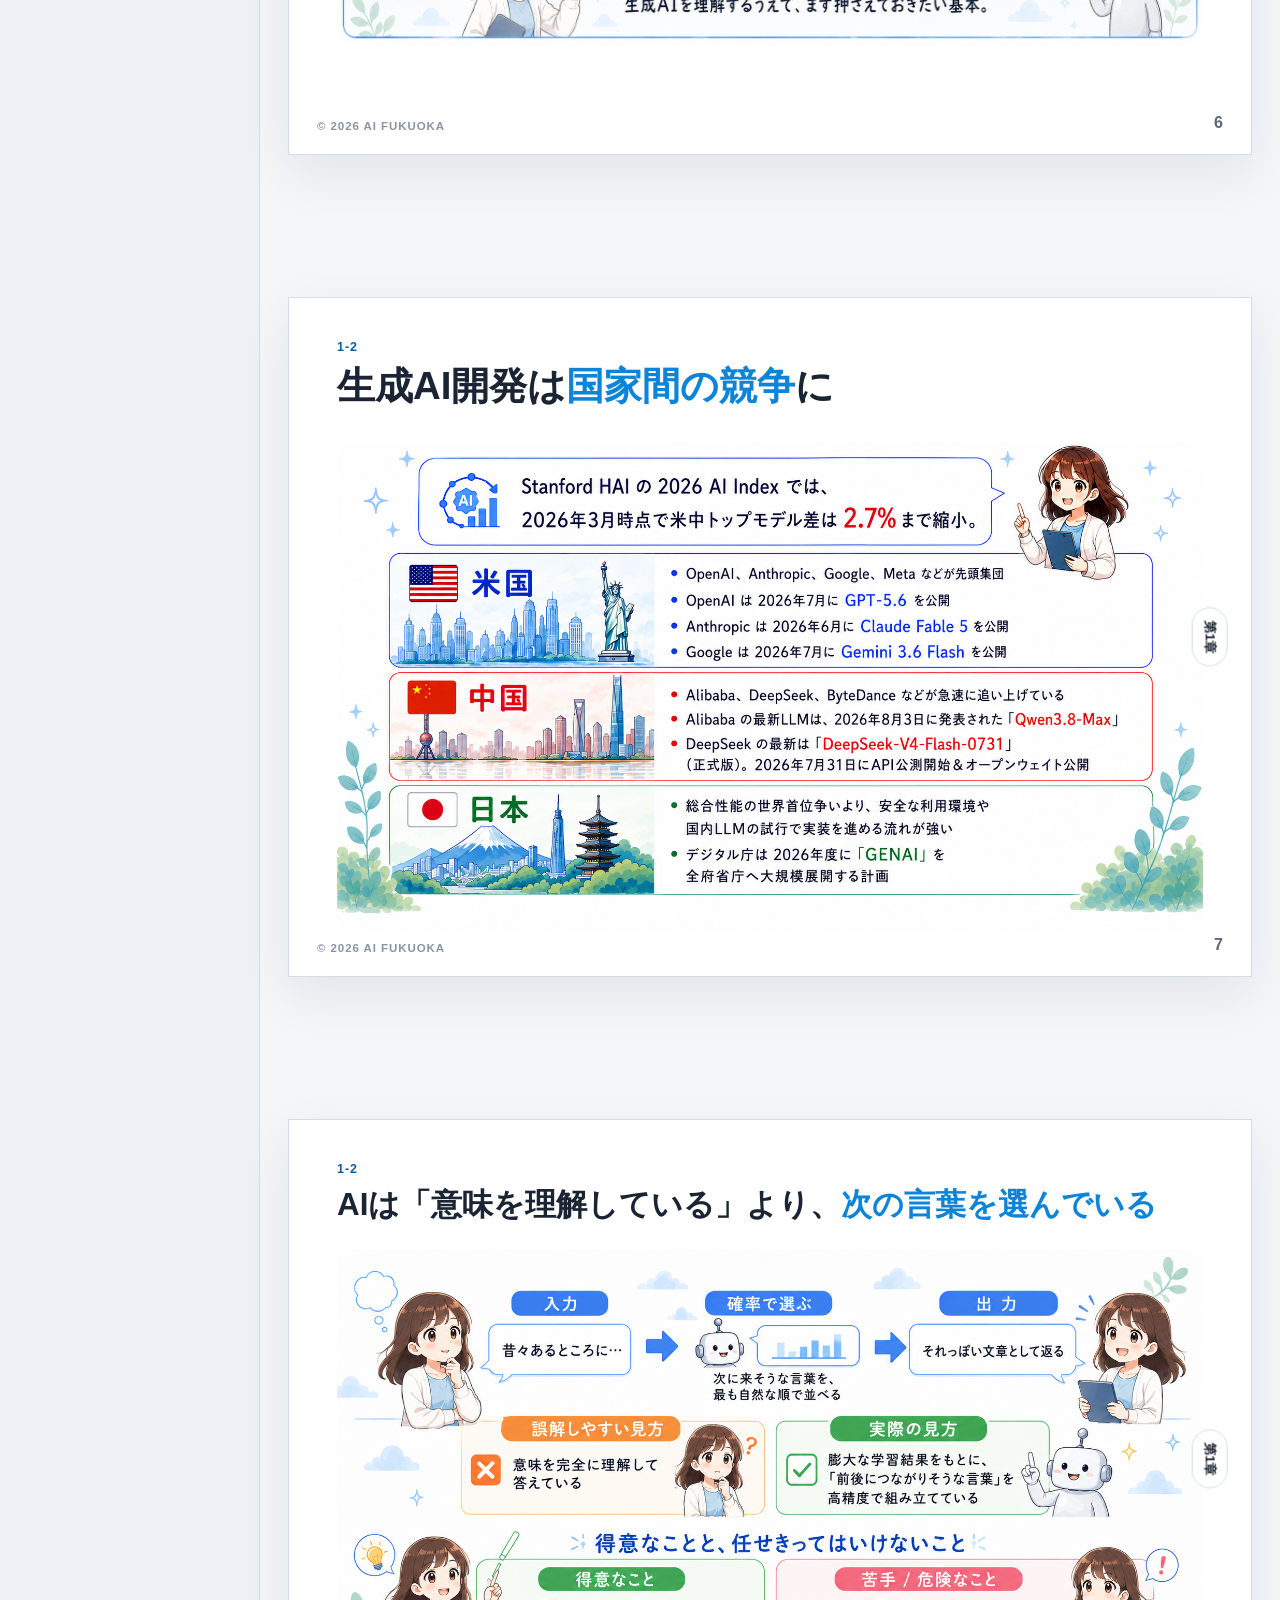
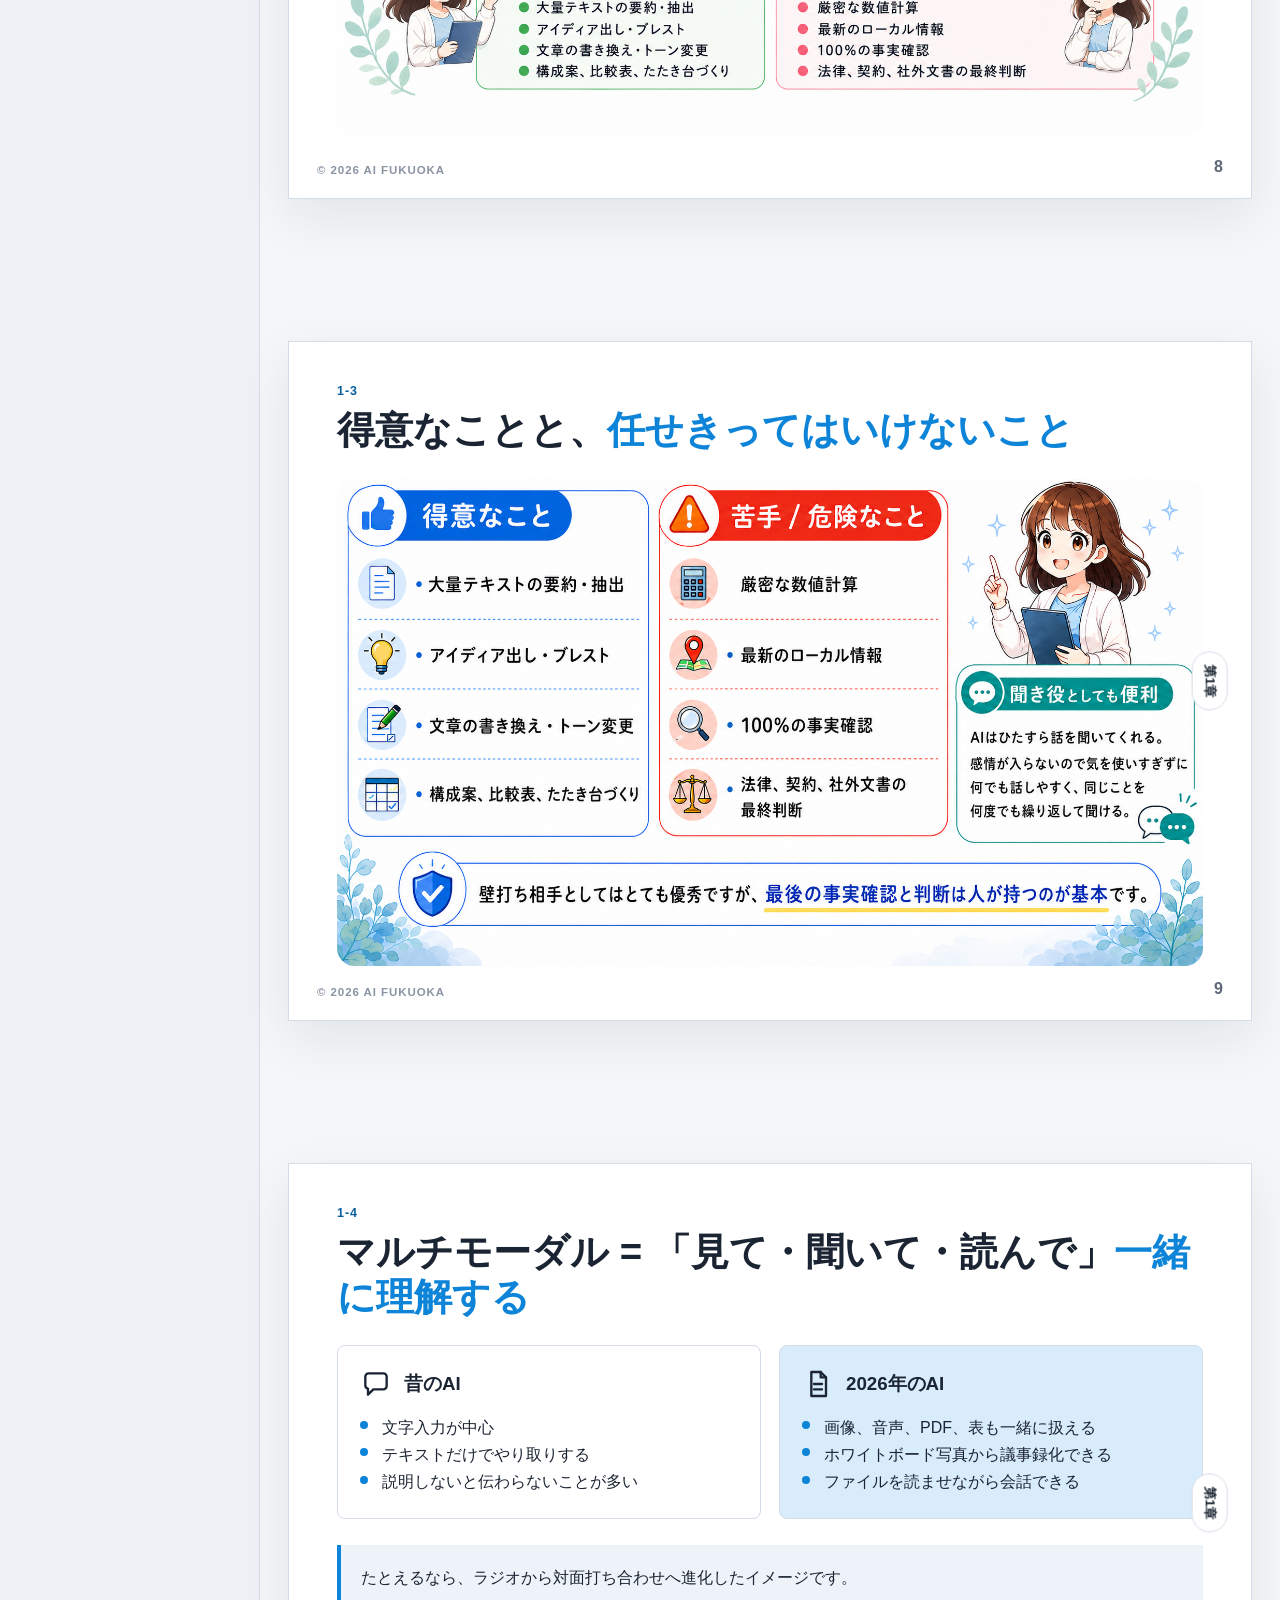
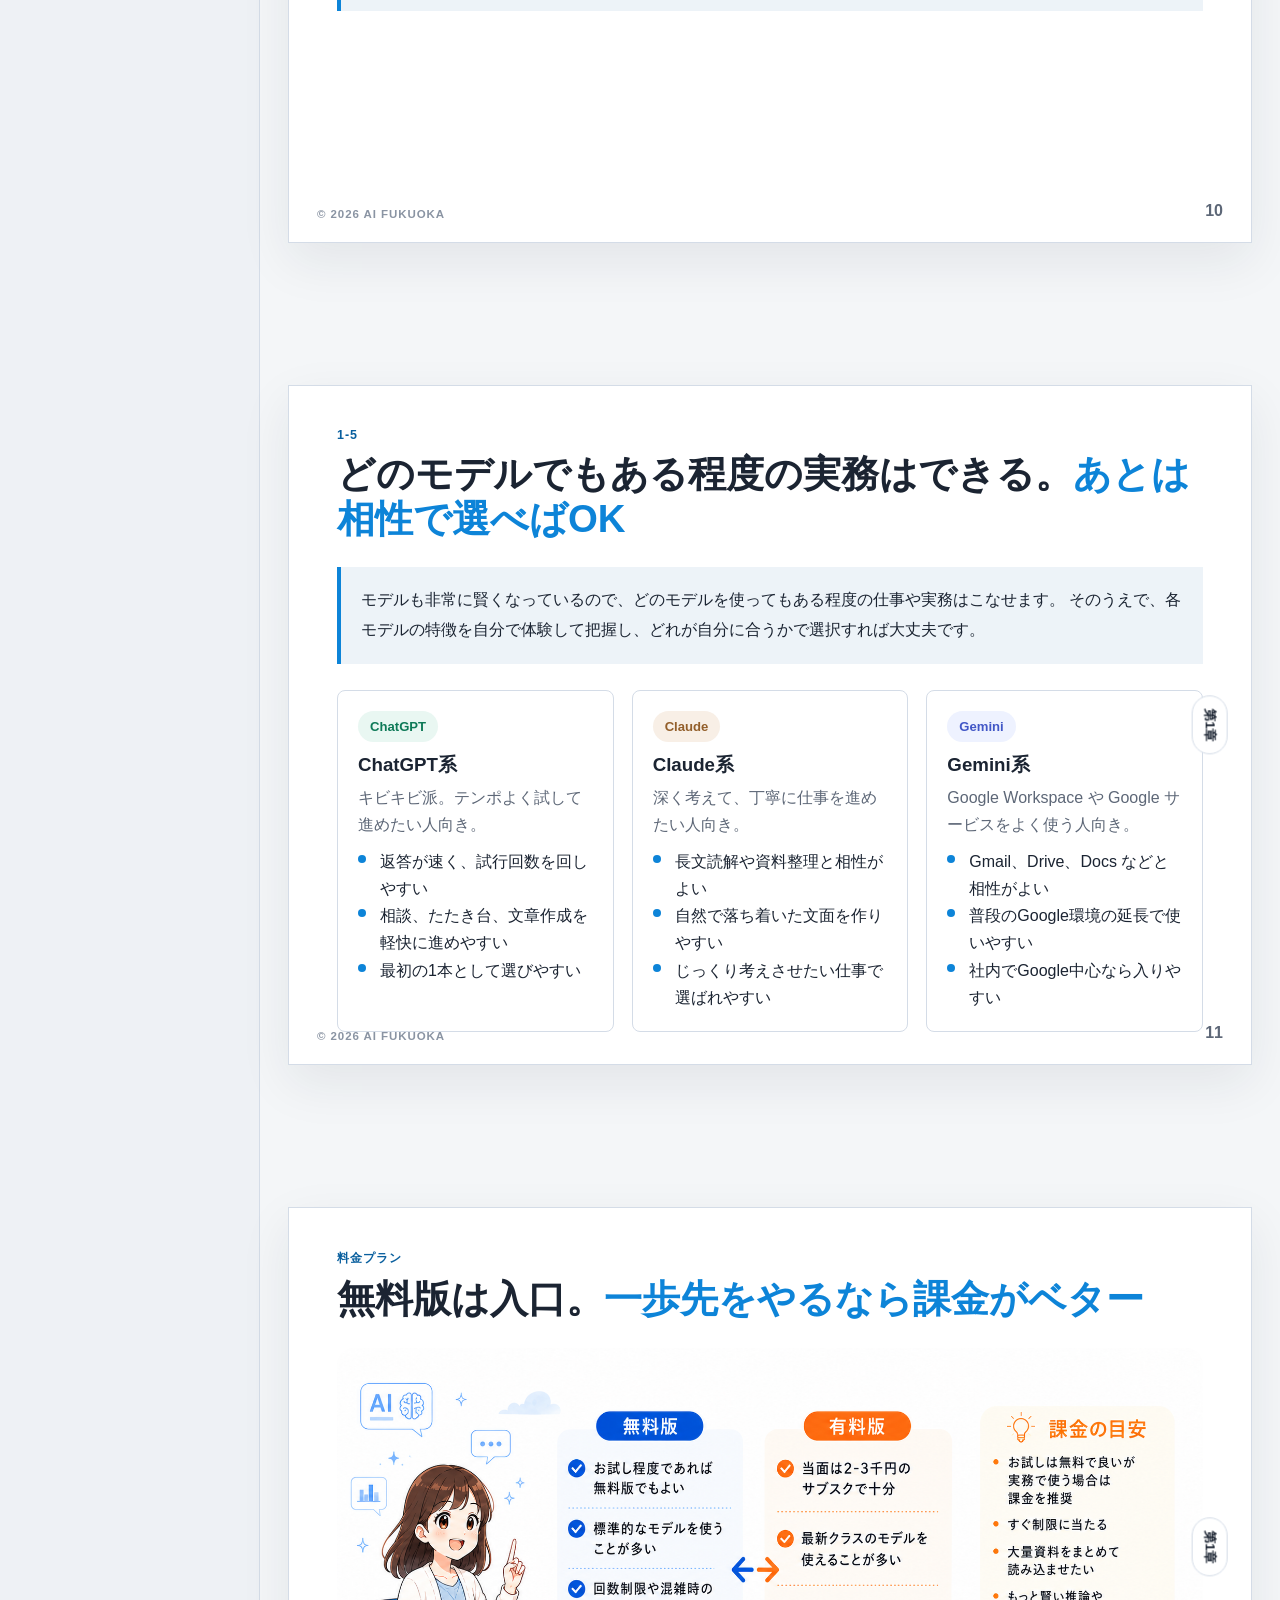
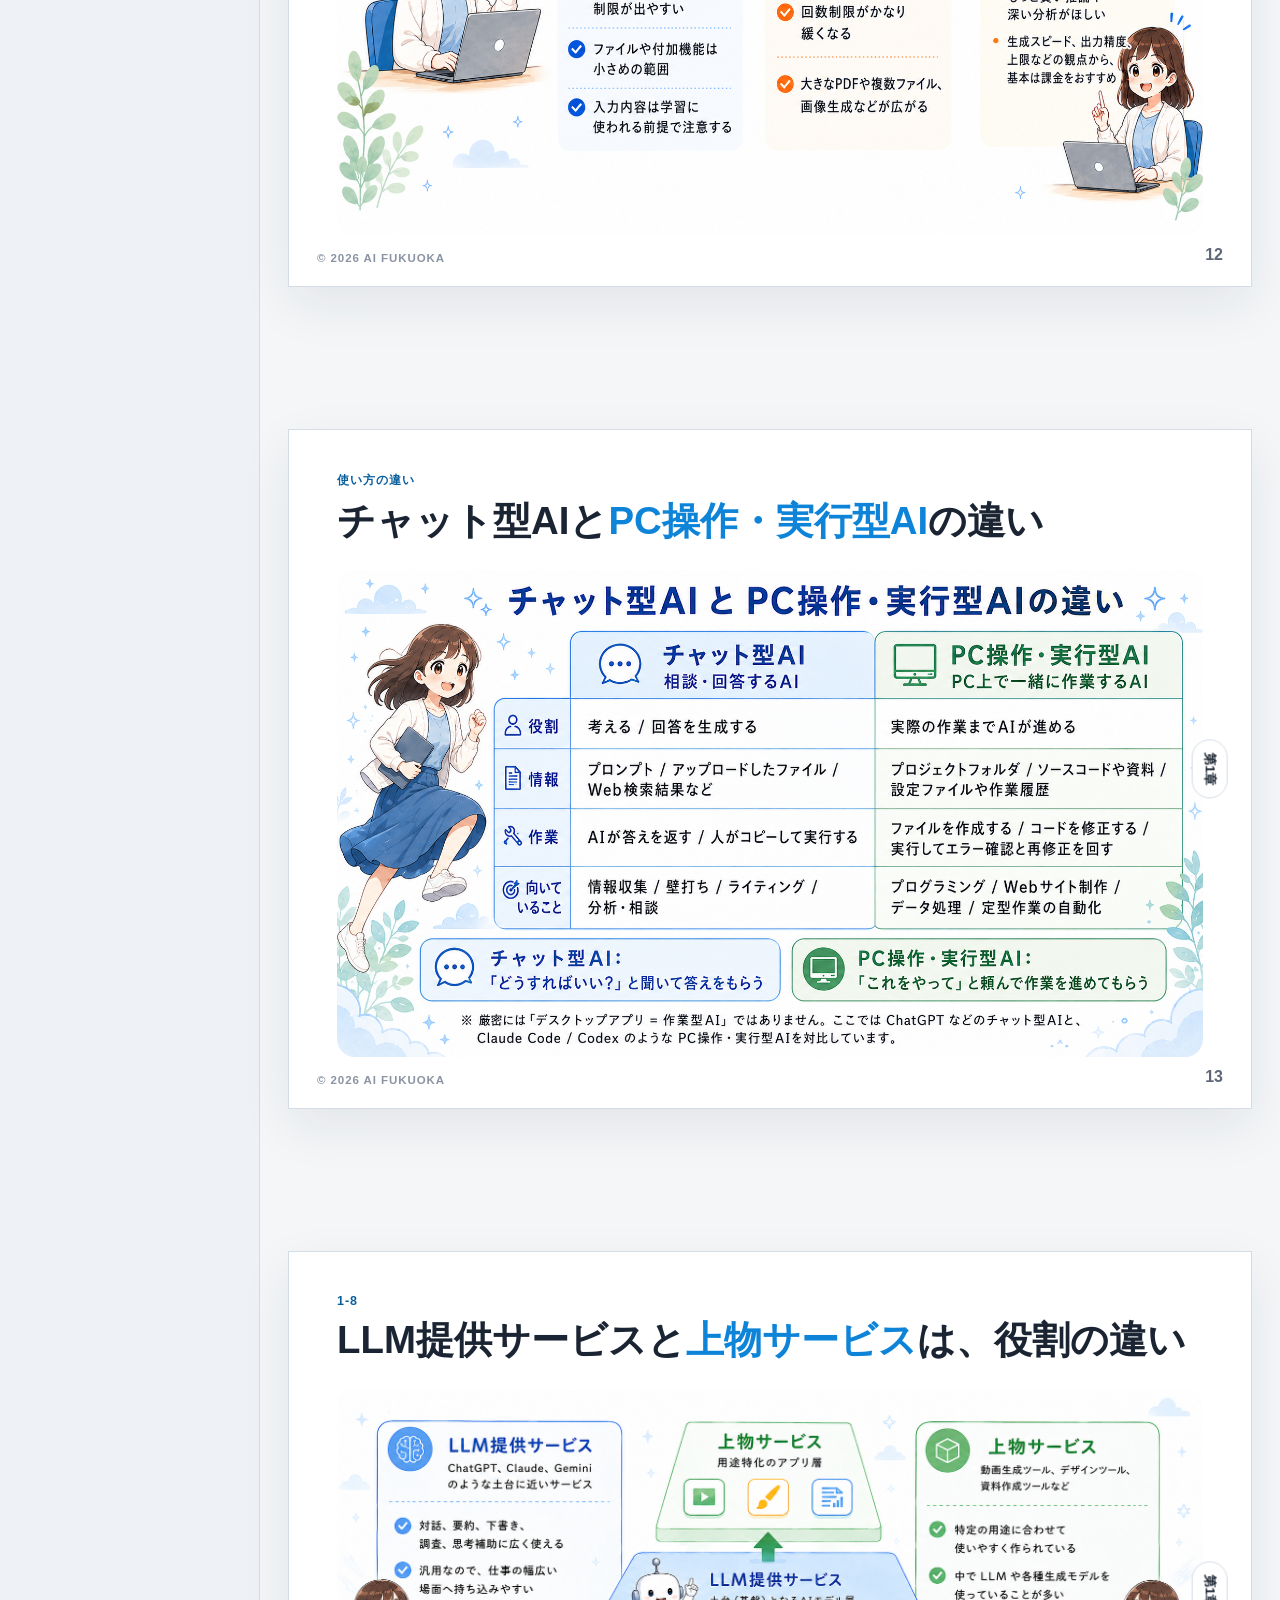
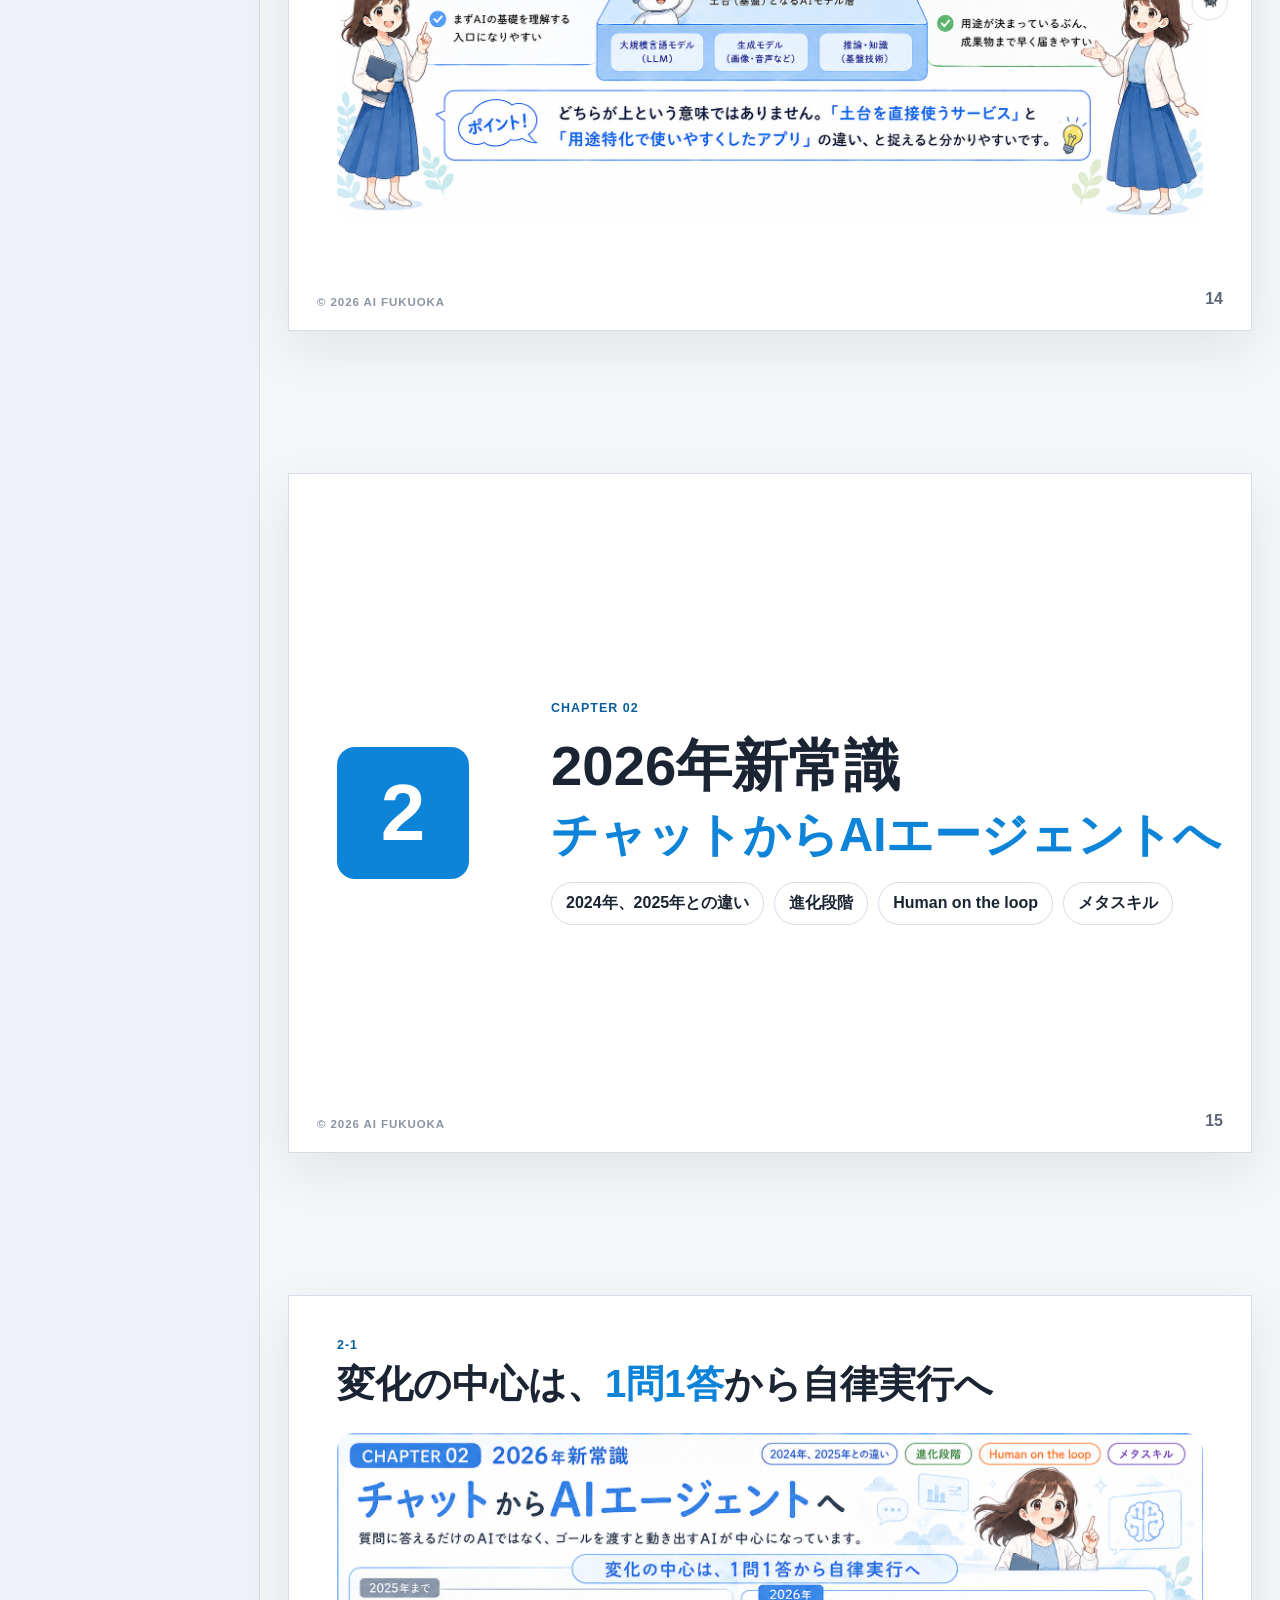
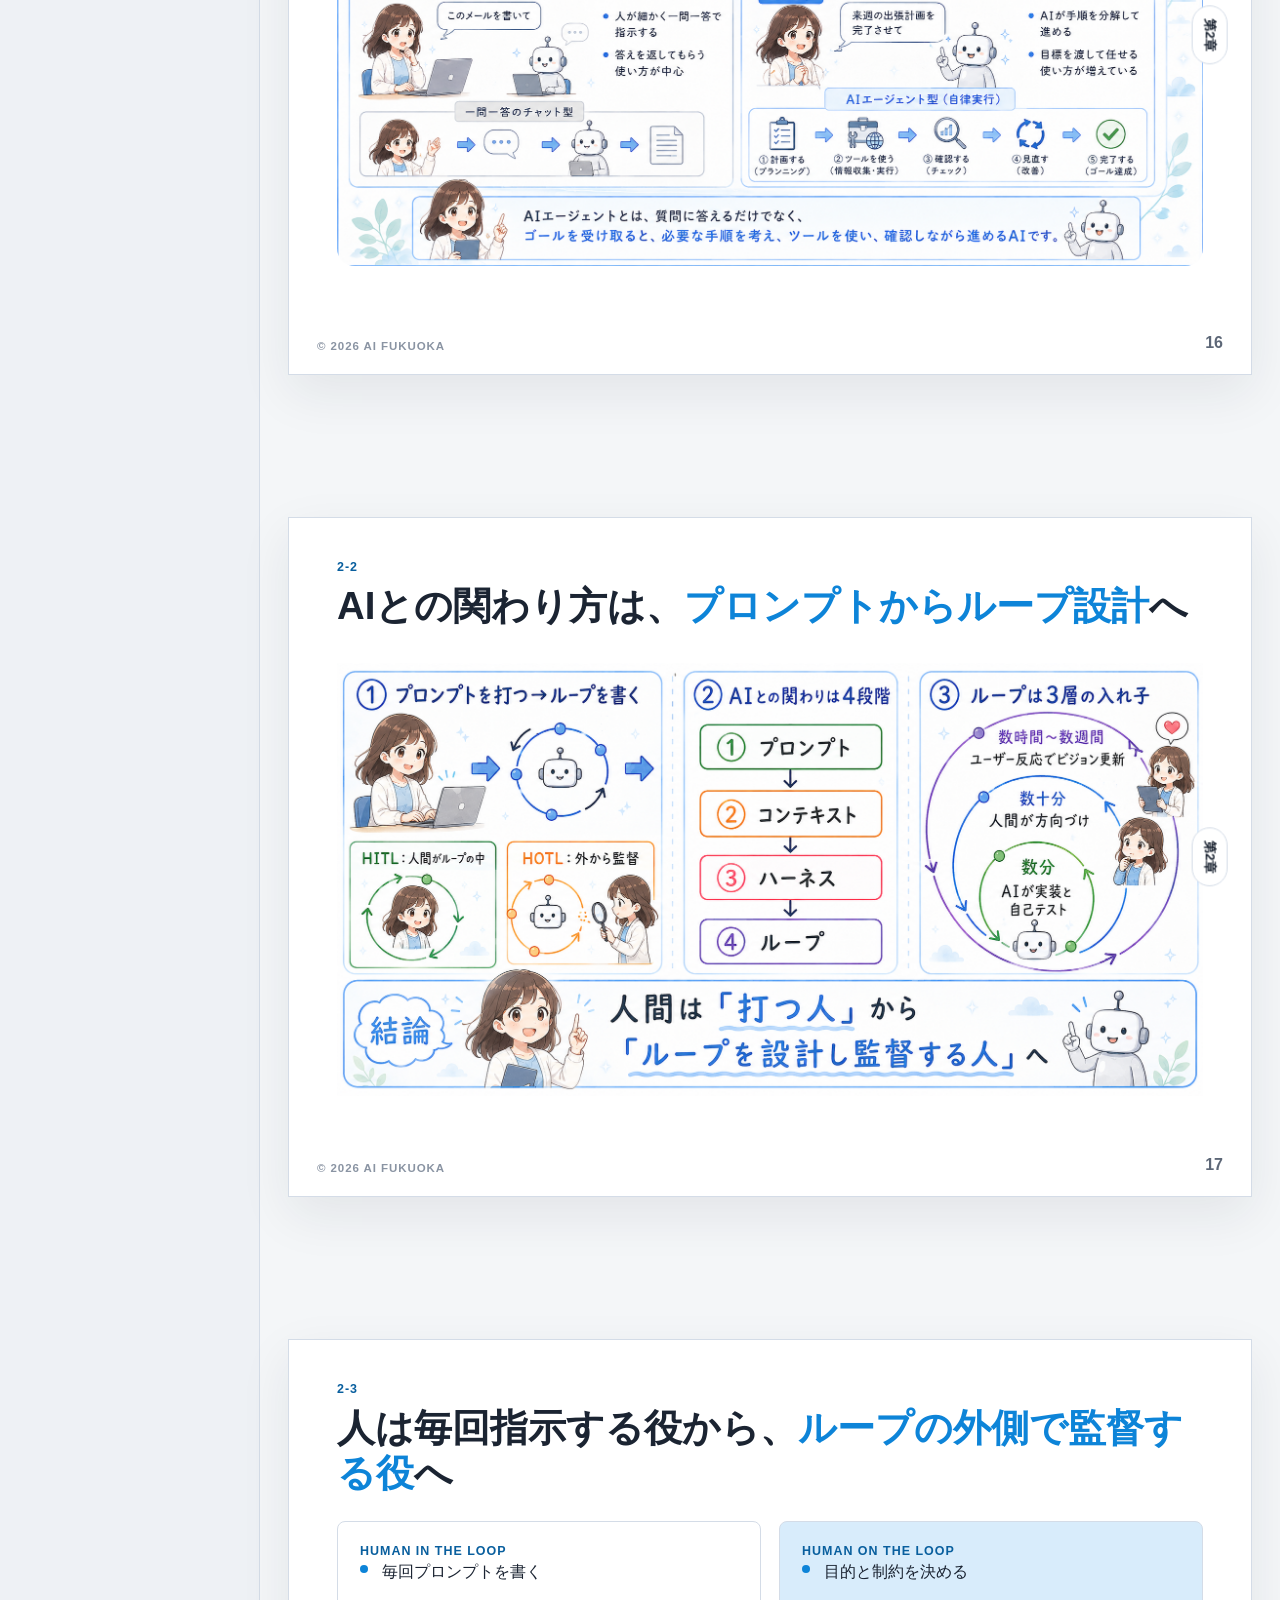
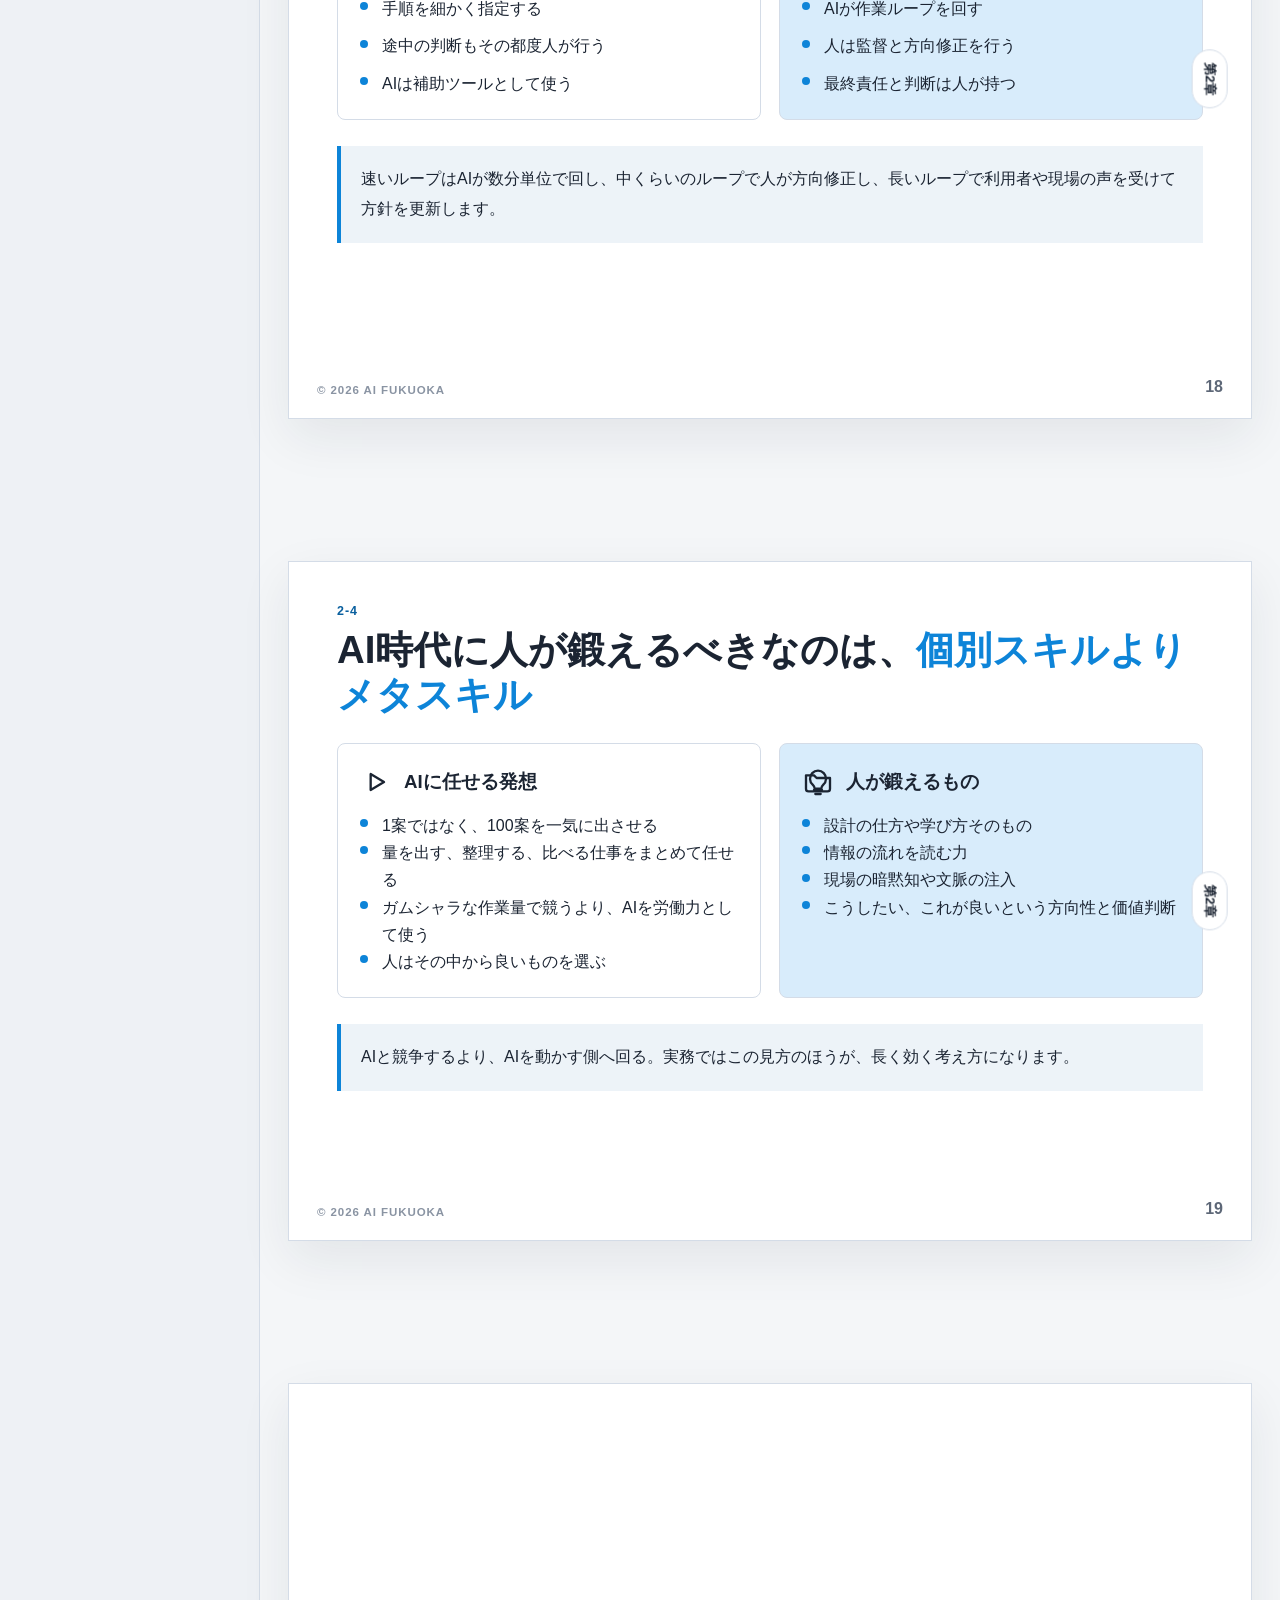
==== commit fc5be9ec: "Update day01 slide sizing tweaks" ====
--- a/day01/index.html
+++ b/day01/index.html
@@ -35,9 +35,7 @@
     </symbol>4
     <symbol id="icon-lightbulb" viewBox="0 0 24 24">
       <path d="M9 18h6M10 21h4M8 14a6 6 0 1 1 8 0c-1 1-1.5 2-1.5 3h-5C9.5 16 9 15 8 14Z"></path>
-    </symbol>
-    <symbol id="icon-folder" viewBox="0 0 24 24">
-      <path d="M3 7h6l2 2h10v8a2 2 0 0 1-2 2H5a2 2 0 0 1-2-2z"></path>
+8と      <path d="M3 7h6l2 2h10v8a2 2 0 0 1-2 2H5a2 2 0 0 1-2-2z"></path>
     </symbol>
     <symbol id="icon-users" viewBox="0 0 24 24">
       <circle cx="8" cy="9" r="3"></circle>
@@ -342,7 +340,7 @@
 
               <figure class="art-panel art-panel--plain art-panel--message">
                 <img
-                  class="slide-illustration slide-illustration--message"
+                  class="slide-illustration slide-illustration--message slide-illustration--slide-8"
                   src="./images/AI-word.png"
                   alt="AIが次の言葉を選びながら文章を作る仕組みを説明する図"
                 >
@@ -363,7 +361,7 @@
 
               <figure class="art-panel art-panel--plain art-panel--message art-panel--message-up">
                 <img
-                  class="slide-illustration slide-illustration--message slide-illustration--message-up"
+                  class="slide-illustration slide-illustration--message slide-illustration--message-up slide-illustration--slide-9"
                   src="./images/slide-9-ai-tokui.png"
                   alt="AIの得意なことや、壁打ち相手としての使いやすさを表したイラスト"
                 >
@@ -504,7 +502,7 @@
 
               <figure class="art-panel art-panel--plain art-panel--message">
                 <img
-                  class="slide-illustration slide-illustration--message"
+                  class="slide-illustration slide-illustration--message slide-illustration--slide-13"
                   src="./images/slide-13-desktop.png"
                   alt="チャット型AIとPC操作・実行型AIの使い分けを説明する図"
                 >
@@ -565,7 +563,7 @@
 
               <figure class="art-panel art-panel--plain art-panel--message">
                 <img
-                  class="slide-illustration slide-illustration--message"
+                  class="slide-illustration slide-illustration--message slide-illustration--slide-16"
                   src="./images/agent.png"
                   alt="チャット型AIからAIエージェントへの変化を説明する図"
                 >
--- a/day01/styles.css
+++ b/day01/styles.css
@@ -490,12 +490,28 @@
 }
 
 .slide-illustration--message-lg {
-  max-height: 660px;
+  max-height: 555px;
   border-radius: 12px;
 }
 
 .slide-illustration--message-up {
   max-height: 635px;
+}
+
+.slide-illustration--slide-8 {
+  max-height: 560px;
+}
+
+.slide-illustration--slide-9 {
+  max-height: 585px;
+}
+
+.slide-illustration--slide-13 {
+  max-height: 565px;
+}
+
+.slide-illustration--slide-16 {
+  max-height: 565px;
 }
 
 .mindset-triptych {
